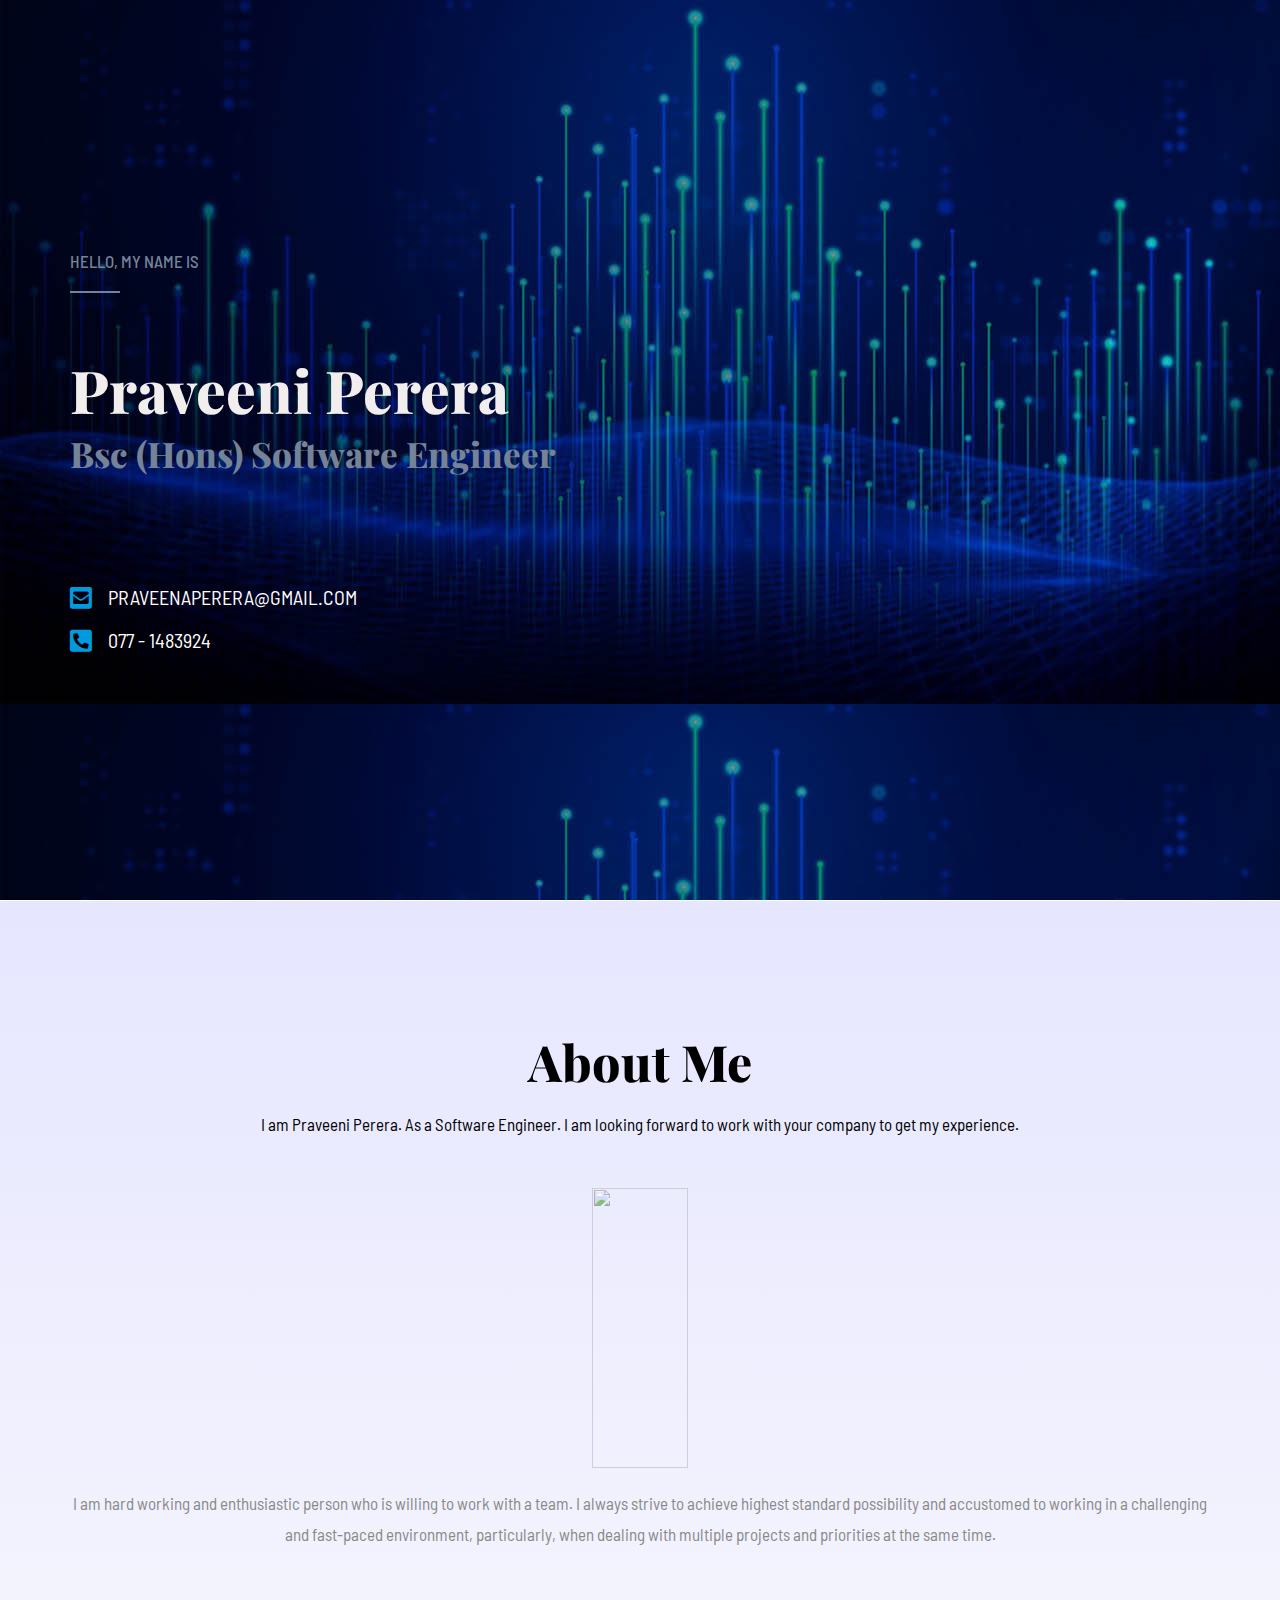
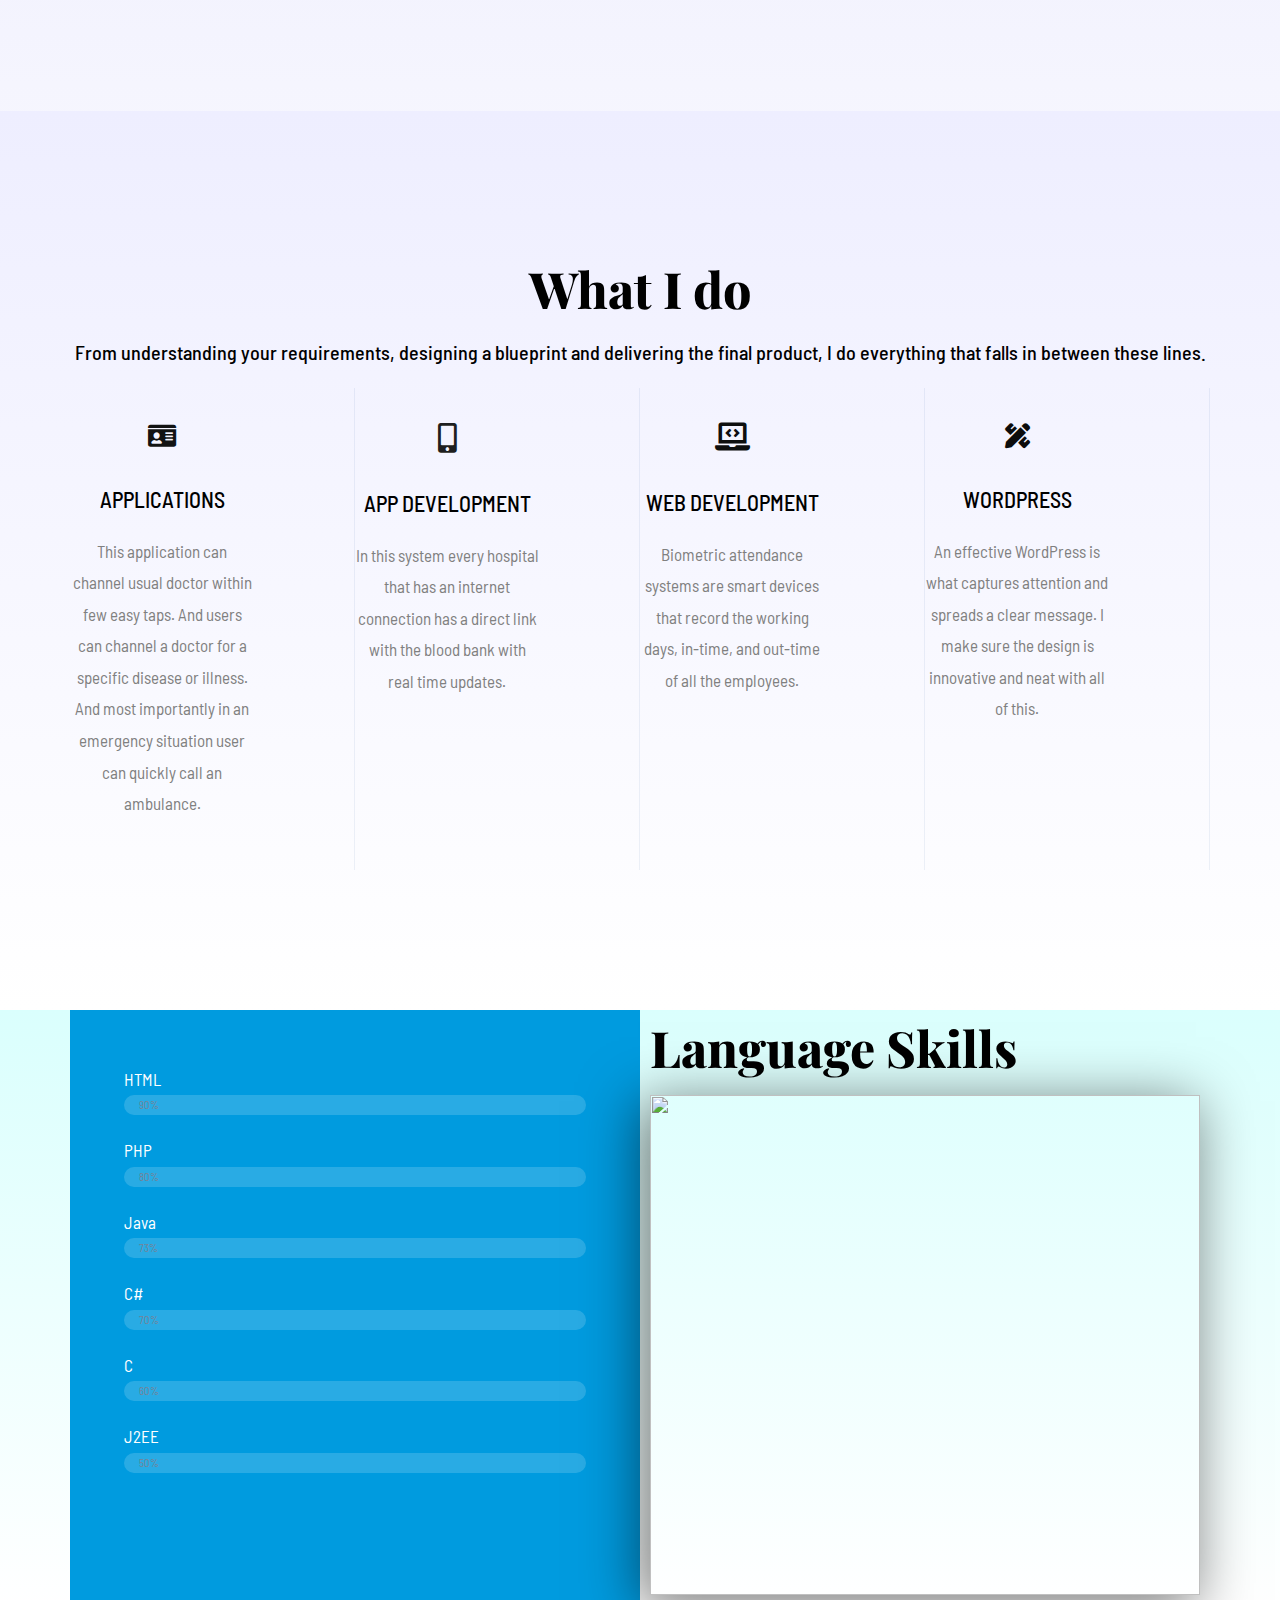
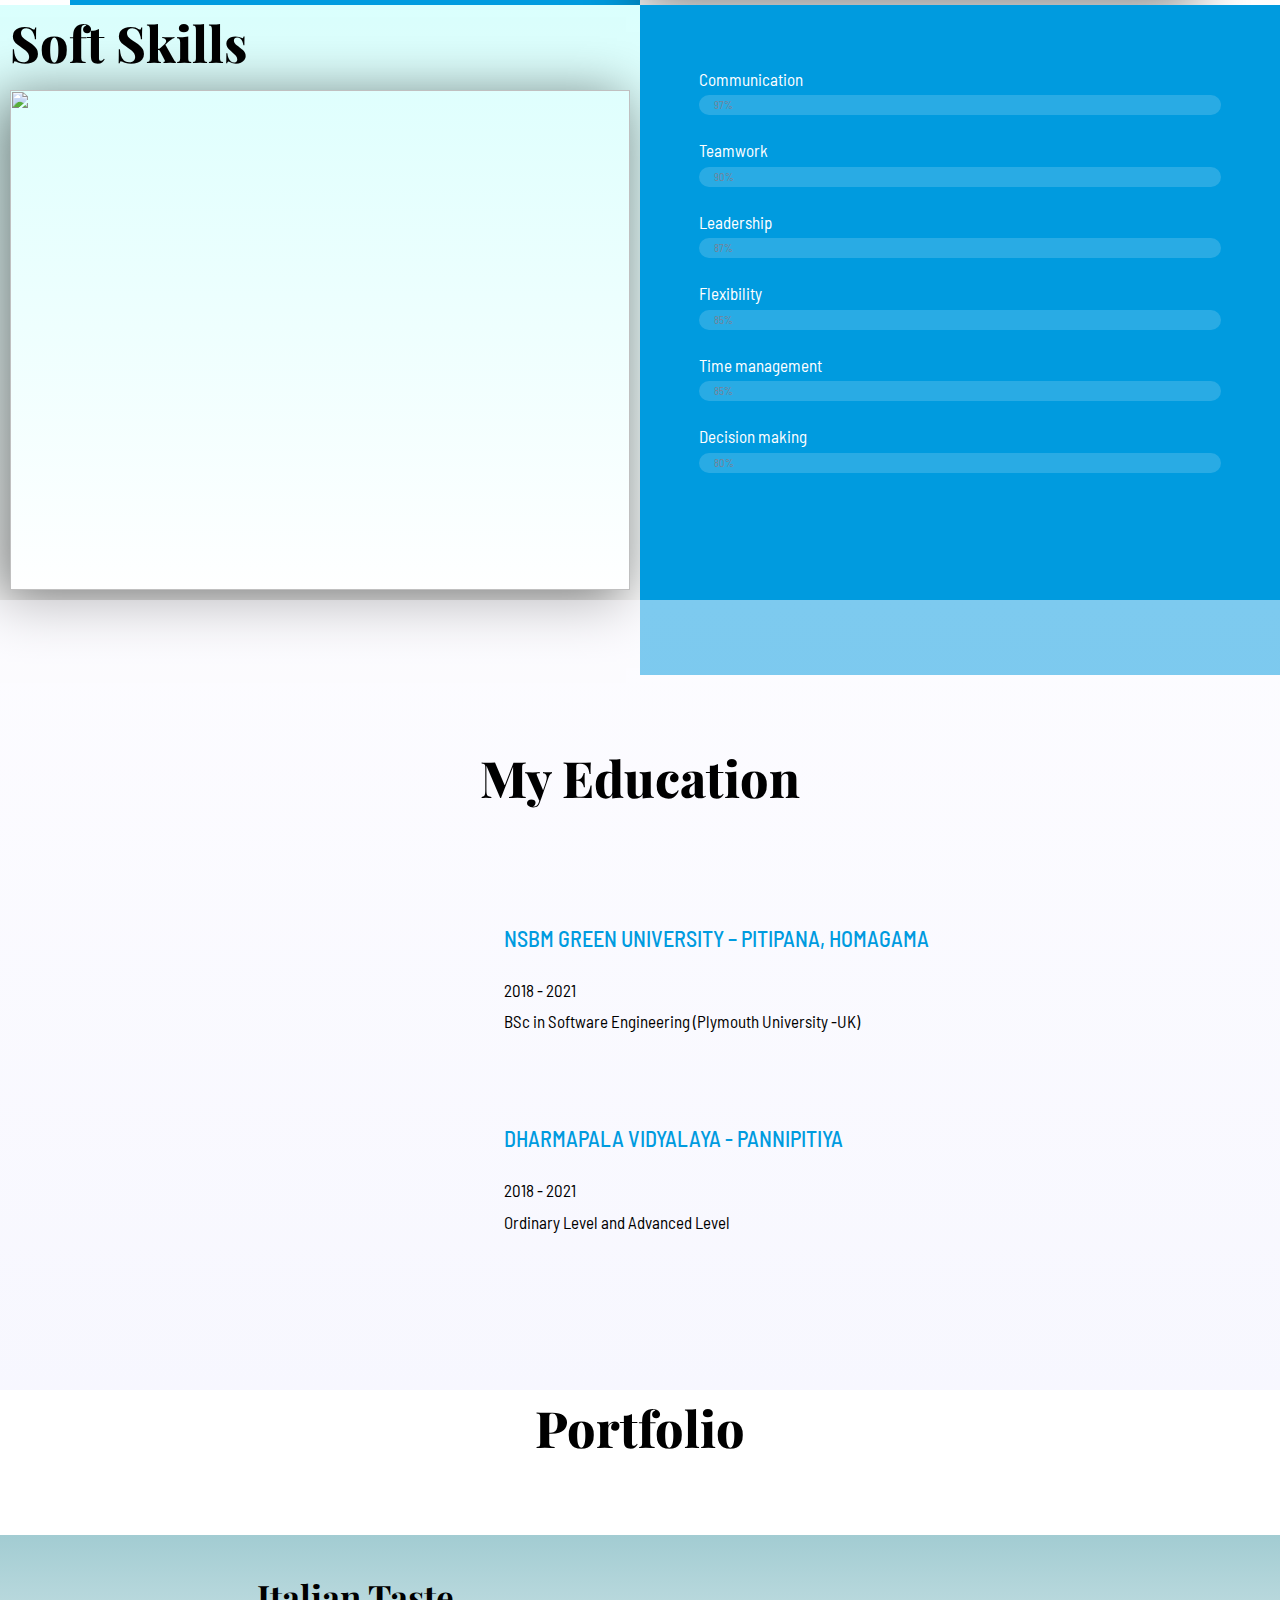
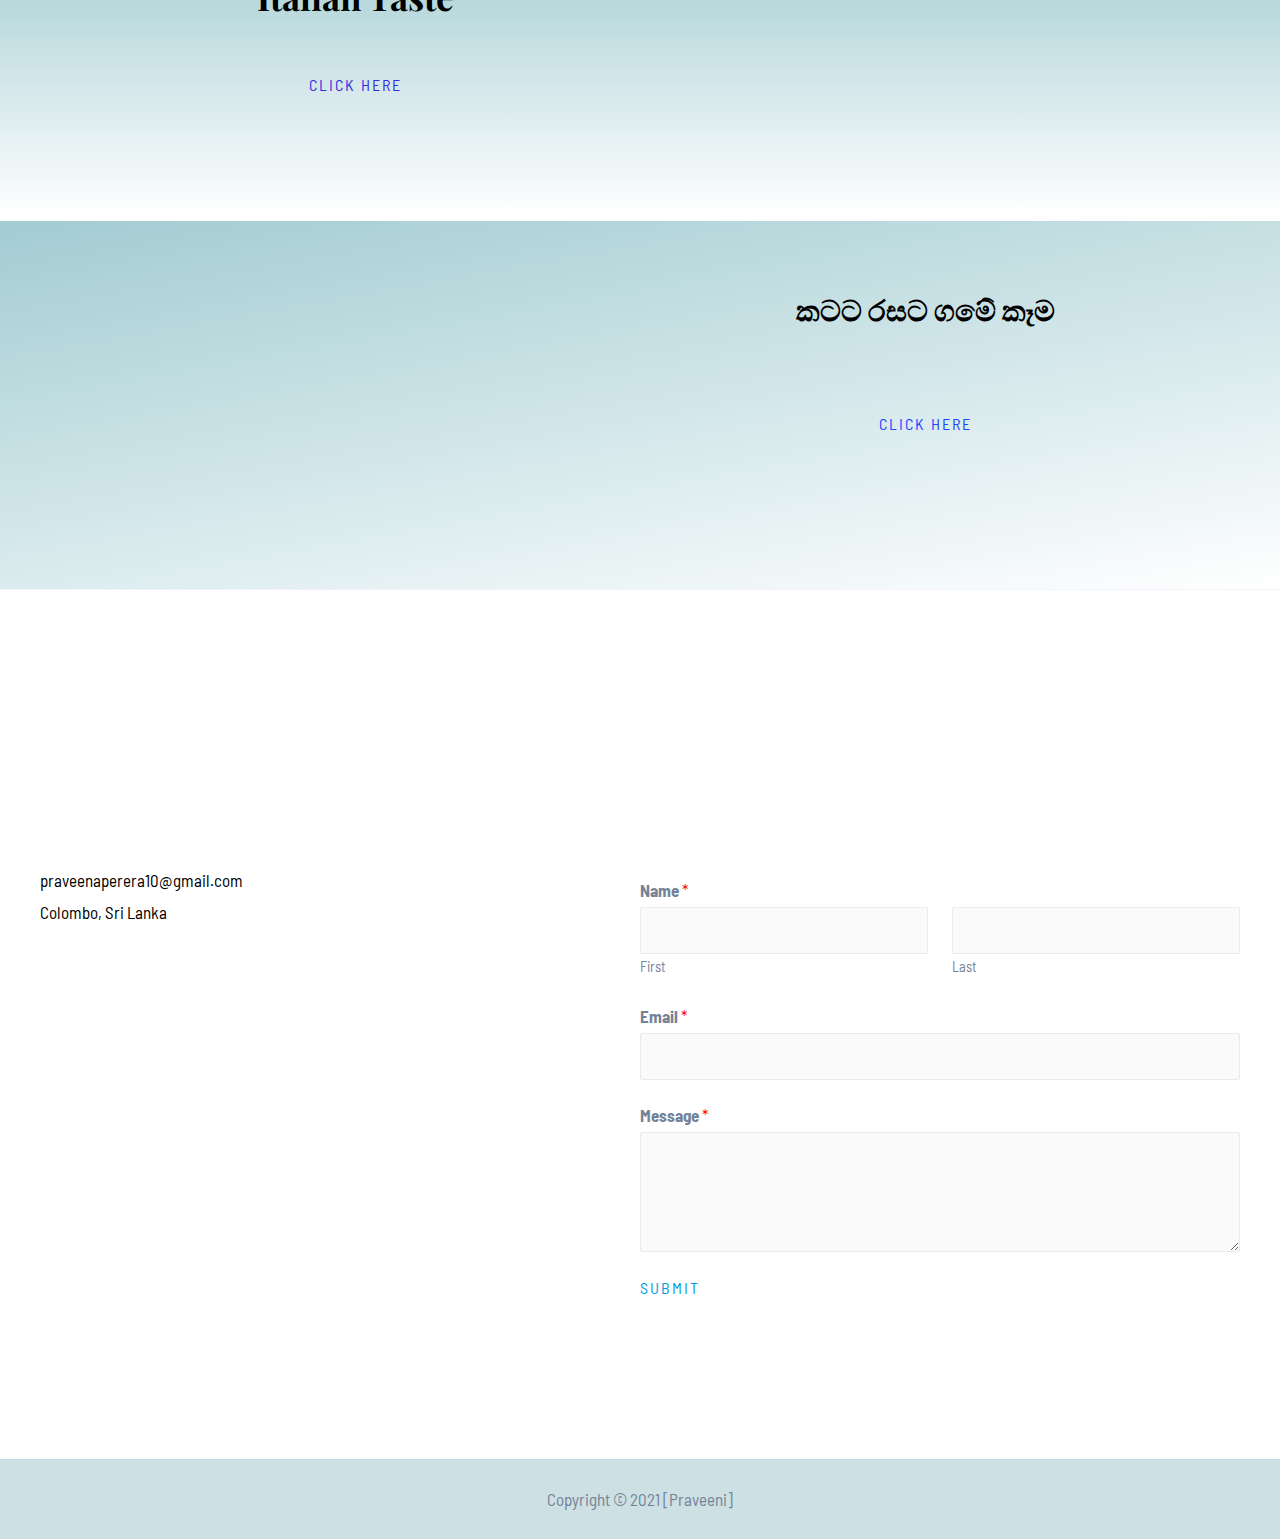
==== index.html @ 61a2c6bf "1st Commit" ====
<!DOCTYPE html>
<html lang="en-US">
<head>
<meta charset="UTF-8">
<meta name="viewport" content="width=device-width, initial-scale=1">
<link rel="profile" href="https://gmpg.org/xfn/11">

<title>My Blog &#8211; My WordPress Blog</title>
<meta name="robots" content="max-image-preview:large">
<link rel="dns-prefetch" href="//fonts.googleapis.com">
<link rel="dns-prefetch" href="//s.w.org">
<link rel="alternate" type="application/rss+xml" title="My Blog &raquo; Feed" href="feed/">
<link rel="alternate" type="application/rss+xml" title="My Blog &raquo; Comments Feed" href="commentsfeed/">
		<script>
			window._wpemojiSettings = {"baseUrl":"https:\/\/s.w.org\/images\/core\/emoji\/13.1.0\/72x72\/","ext":".png","svgUrl":"https:\/\/s.w.org\/images\/core\/emoji\/13.1.0\/svg\/","svgExt":".svg","source":{"concatemoji":"https:\/\/praveeni.farmershub.xyz.lk\/wp\wp-includes\/js\/wp-emoji-release.min.js?ver=5.8.1"}};
			!function(e,a,t){var n,r,o,i=a.createElement("canvas"),p=i.getContext&&i.getContext("2d");function s(e,t){var a=String.fromCharCode;p.clearRect(0,0,i.width,i.height),p.fillText(a.apply(this,e),0,0);e=i.toDataURL();return p.clearRect(0,0,i.width,i.height),p.fillText(a.apply(this,t),0,0),e===i.toDataURL()}function c(e){var t=a.createElement("script");t.src=e,t.defer=t.type="text/javascript",a.getElementsByTagName("head")[0].appendChild(t)}for(o=Array("flag","emoji"),t.supports={everything:!0,everythingExceptFlag:!0},r=0;r<o.length;r++)t.supports[o[r]]=function(e){if(!p||!p.fillText)return!1;switch(p.textBaseline="top",p.font="600 32px Arial",e){case"flag":return s([127987,65039,8205,9895,65039],[127987,65039,8203,9895,65039])?!1:!s([55356,56826,55356,56819],[55356,56826,8203,55356,56819])&&!s([55356,57332,56128,56423,56128,56418,56128,56421,56128,56430,56128,56423,56128,56447],[55356,57332,8203,56128,56423,8203,56128,56418,8203,56128,56421,8203,56128,56430,8203,56128,56423,8203,56128,56447]);case"emoji":return!s([10084,65039,8205,55357,56613],[10084,65039,8203,55357,56613])}return!1}(o[r]),t.supports.everything=t.supports.everything&&t.supports[o[r]],"flag"!==o[r]&&(t.supports.everythingExceptFlag=t.supports.everythingExceptFlag&&t.supports[o[r]]);t.supports.everythingExceptFlag=t.supports.everythingExceptFlag&&!t.supports.flag,t.DOMReady=!1,t.readyCallback=function(){t.DOMReady=!0},t.supports.everything||(n=function(){t.readyCallback()},a.addEventListener?(a.addEventListener("DOMContentLoaded",n,!1),e.addEventListener("load",n,!1)):(e.attachEvent("onload",n),a.attachEvent("onreadystatechange",function(){"complete"===a.readyState&&t.readyCallback()})),(n=t.source||{}).concatemoji?c(n.concatemoji):n.wpemoji&&n.twemoji&&(c(n.twemoji),c(n.wpemoji)))}(window,document,window._wpemojiSettings);
		</script>
		<style>img.wp-smiley,
img.emoji {
	display: inline !important;
	border: none !important;
	box-shadow: none !important;
	height: 1em !important;
	width: 1em !important;
	margin: 0 .07em !important;
	vertical-align: -0.1em !important;
	background: none !important;
	padding: 0 !important;
}</style>
	<link rel="stylesheet" id="astra-theme-css-css" href="wp-content/themes/astra/assets/css/minified/main.min.css?ver=3.7.3" media="all">
<style id="astra-theme-css-inline-css">html{font-size:106.25%;}a,.page-title{color:var(--ast-global-color-2);}a:hover,a:focus{color:var(--ast-global-color-1);}body,button,input,select,textarea,.ast-button,.ast-custom-button{font-family:'Barlow Semi Condensed',sans-serif;font-weight:400;font-size:17px;font-size:1rem;}blockquote{color:var(--ast-global-color-3);}h1,.entry-content h1,h2,.entry-content h2,h3,.entry-content h3,h4,.entry-content h4,h5,.entry-content h5,h6,.entry-content h6,.site-title,.site-title a{font-family:'Barlow Semi Condensed',sans-serif;font-weight:500;}.site-title{font-size:35px;font-size:2.0588235294118rem;display:none;}.ast-archive-description .ast-archive-title{font-size:40px;font-size:2.3529411764706rem;}.site-header .site-description{font-size:15px;font-size:0.88235294117647rem;display:none;}.entry-title{font-size:30px;font-size:1.7647058823529rem;}h1,.entry-content h1{font-size:83px;font-size:4.8823529411765rem;font-weight:800;font-family:'Playfair Display',serif;line-height:1.1;}h2,.entry-content h2{font-size:50px;font-size:2.9411764705882rem;font-weight:800;font-family:'Playfair Display',serif;line-height:1.1;}h3,.entry-content h3{font-size:35px;font-size:2.0588235294118rem;font-weight:800;font-family:'Playfair Display',serif;line-height:1.2;}h4,.entry-content h4{font-size:22px;font-size:1.2941176470588rem;font-family:'Barlow Semi Condensed',sans-serif;}h5,.entry-content h5{font-size:20px;font-size:1.1764705882353rem;font-family:'Barlow Semi Condensed',sans-serif;}h6,.entry-content h6{font-size:17px;font-size:1rem;font-family:'Barlow Semi Condensed',sans-serif;}.ast-single-post .entry-title,.page-title{font-size:30px;font-size:1.7647058823529rem;}::selection{background-color:var(--ast-global-color-0);color:#ffffff;}body,h1,.entry-title a,.entry-content h1,h2,.entry-content h2,h3,.entry-content h3,h4,.entry-content h4,h5,.entry-content h5,h6,.entry-content h6{color:var(--ast-global-color-3);}.tagcloud a:hover,.tagcloud a:focus,.tagcloud a.current-item{color:#ffffff;border-color:var(--ast-global-color-2);background-color:var(--ast-global-color-2);}input:focus,input[type="text"]:focus,input[type="email"]:focus,input[type="url"]:focus,input[type="password"]:focus,input[type="reset"]:focus,input[type="search"]:focus,textarea:focus{border-color:var(--ast-global-color-2);}input[type="radio"]:checked,input[type=reset],input[type="checkbox"]:checked,input[type="checkbox"]:hover:checked,input[type="checkbox"]:focus:checked,input[type=range]::-webkit-slider-thumb{border-color:var(--ast-global-color-2);background-color:var(--ast-global-color-2);box-shadow:none;}.site-footer a:hover + .post-count,.site-footer a:focus + .post-count{background:var(--ast-global-color-2);border-color:var(--ast-global-color-2);}.single .nav-links .nav-previous,.single .nav-links .nav-next{color:var(--ast-global-color-2);}.entry-meta,.entry-meta *{line-height:1.45;color:var(--ast-global-color-2);}.entry-meta a:hover,.entry-meta a:hover *,.entry-meta a:focus,.entry-meta a:focus *,.page-links > .page-link,.page-links .page-link:hover,.post-navigation a:hover{color:var(--ast-global-color-1);}#cat option,.secondary .calendar_wrap thead a,.secondary .calendar_wrap thead a:visited{color:var(--ast-global-color-2);}.secondary .calendar_wrap #today,.ast-progress-val span{background:var(--ast-global-color-2);}.secondary a:hover + .post-count,.secondary a:focus + .post-count{background:var(--ast-global-color-2);border-color:var(--ast-global-color-2);}.calendar_wrap #today > a{color:#ffffff;}.page-links .page-link,.single .post-navigation a{color:var(--ast-global-color-2);}.widget-title{font-size:24px;font-size:1.4117647058824rem;color:var(--ast-global-color-3);}.ast-page-builder-template .hentry {margin: 0;}.ast-page-builder-template .site-content > .ast-container {max-width: 100%;padding: 0;}.ast-page-builder-template .site-content #primary {padding: 0;margin: 0;}.ast-page-builder-template .no-results {text-align: center;margin: 4em auto;}.ast-page-builder-template .ast-pagination {padding: 2em;} .ast-page-builder-template .entry-header.ast-no-title.ast-no-thumbnail {margin-top: 0;}.ast-page-builder-template .entry-header.ast-header-without-markup {margin-top: 0;margin-bottom: 0;}.ast-page-builder-template .entry-header.ast-no-title.ast-no-meta {margin-bottom: 0;}.ast-page-builder-template.single .post-navigation {padding-bottom: 2em;}.ast-page-builder-template.single-post .site-content > .ast-container {max-width: 100%;}.ast-page-builder-template.single-post .site-content > .ast-container {max-width: 100%;}.ast-page-builder-template .entry-header {margin-top: 4em;margin-left: auto;margin-right: auto;padding-left: 20px;padding-right: 20px;}.ast-page-builder-template .ast-archive-description {margin-top: 4em;margin-left: auto;margin-right: auto;padding-left: 20px;padding-right: 20px;}.ast-page-builder-template.ast-no-sidebar .entry-content .alignwide {margin-left: 0;margin-right: 0;}.single.ast-page-builder-template .entry-header {padding-left: 20px;padding-right: 20px;}.ast-page-builder-template.ast-no-sidebar .entry-content .alignwide {margin-left: 0;margin-right: 0;}@media (max-width:921px){#ast-desktop-header{display:none;}}@media (min-width:921px){#ast-mobile-header{display:none;}}.wp-block-buttons.aligncenter{justify-content:center;}@media (min-width:1200px){.wp-block-group .has-background{padding:20px;}}@media (min-width:1200px){.ast-no-sidebar.ast-separate-container .entry-content .wp-block-group.alignwide,.ast-no-sidebar.ast-separate-container .entry-content .wp-block-cover.alignwide{margin-left:-20px;margin-right:-20px;padding-left:20px;padding-right:20px;}.ast-no-sidebar.ast-separate-container .entry-content .wp-block-cover.alignfull,.ast-no-sidebar.ast-separate-container .entry-content .wp-block-group.alignfull{margin-left:-6.67em;margin-right:-6.67em;padding-left:6.67em;padding-right:6.67em;}}@media (min-width:1200px){.wp-block-cover-image.alignwide .wp-block-cover__inner-container,.wp-block-cover.alignwide .wp-block-cover__inner-container,.wp-block-cover-image.alignfull .wp-block-cover__inner-container,.wp-block-cover.alignfull .wp-block-cover__inner-container{width:100%;}}.ast-plain-container.ast-no-sidebar #primary{margin-top:0;margin-bottom:0;}@media (max-width:921px){.ast-theme-transparent-header #primary,.ast-theme-transparent-header #secondary{padding:0;}}.wp-block-columns{margin-bottom:unset;}.wp-block-image.size-full{margin:2rem 0;}.wp-block-separator.has-background{padding:0;}.wp-block-gallery{margin-bottom:1.6em;}.wp-block-group{padding-top:4em;padding-bottom:4em;}.wp-block-group__inner-container .wp-block-columns:last-child,.wp-block-group__inner-container :last-child,.wp-block-table table{margin-bottom:0;}.blocks-gallery-grid{width:100%;}.wp-block-navigation-link__content{padding:5px 0;}.wp-block-group .wp-block-group .has-text-align-center,.wp-block-group .wp-block-column .has-text-align-center{max-width:100%;}.has-text-align-center{margin:0 auto;}@media (min-width:1200px){.wp-block-cover__inner-container,.alignwide .wp-block-group__inner-container,.alignfull .wp-block-group__inner-container{max-width:1200px;margin:0 auto;}.wp-block-group.alignnone,.wp-block-group.aligncenter,.wp-block-group.alignleft,.wp-block-group.alignright,.wp-block-group.alignwide,.wp-block-columns.alignwide{margin:2rem 0 1rem 0;}}@media (max-width:1200px){.wp-block-group{padding:3em;}.wp-block-group .wp-block-group{padding:1.5em;}.wp-block-columns,.wp-block-column{margin:1rem 0;}}@media (min-width:921px){.wp-block-columns .wp-block-group{padding:2em;}}@media (max-width:544px){.wp-block-cover-image .wp-block-cover__inner-container,.wp-block-cover .wp-block-cover__inner-container{width:unset;}.wp-block-cover,.wp-block-cover-image{padding:2em 0;}.wp-block-group,.wp-block-cover{padding:2em;}.wp-block-media-text__media img,.wp-block-media-text__media video{width:unset;max-width:100%;}.wp-block-media-text.has-background .wp-block-media-text__content{padding:1em;}}@media (max-width:921px){.ast-plain-container.ast-no-sidebar #primary{padding:0;}}@media (min-width:544px){.entry-content .wp-block-media-text.has-media-on-the-right .wp-block-media-text__content{padding:0 8% 0 0;}.entry-content .wp-block-media-text .wp-block-media-text__content{padding:0 0 0 8%;}.ast-plain-container .site-content .entry-content .has-custom-content-position.is-position-bottom-left > *,.ast-plain-container .site-content .entry-content .has-custom-content-position.is-position-bottom-right > *,.ast-plain-container .site-content .entry-content .has-custom-content-position.is-position-top-left > *,.ast-plain-container .site-content .entry-content .has-custom-content-position.is-position-top-right > *,.ast-plain-container .site-content .entry-content .has-custom-content-position.is-position-center-right > *,.ast-plain-container .site-content .entry-content .has-custom-content-position.is-position-center-left > *{margin:0;}}@media (max-width:544px){.entry-content .wp-block-media-text .wp-block-media-text__content{padding:8% 0;}.wp-block-media-text .wp-block-media-text__media img{width:auto;max-width:100%;}}.wp-block-button.is-style-outline .wp-block-button__link{border-color:rgba(0,0,0,0);border-top-width:2px;border-right-width:2px;border-bottom-width:2px;border-left-width:2px;}.wp-block-button.is-style-outline > .wp-block-button__link:not(.has-text-color),.wp-block-button.wp-block-button__link.is-style-outline:not(.has-text-color){color:rgba(0,0,0,0);}.wp-block-button.is-style-outline .wp-block-button__link:hover,.wp-block-button.is-style-outline .wp-block-button__link:focus{color:#000000 !important;background-color:rgba(0,0,0,0);border-color:rgba(0,0,0,0);}.post-page-numbers.current .page-link,.ast-pagination .page-numbers.current{color:#ffffff;border-color:var(--ast-global-color-0);background-color:var(--ast-global-color-0);border-radius:2px;}@media (max-width:921px){.wp-block-button.is-style-outline .wp-block-button__link{padding-top:calc(15px - 2px);padding-right:calc(30px - 2px);padding-bottom:calc(15px - 2px);padding-left:calc(30px - 2px);}}@media (max-width:544px){.wp-block-button.is-style-outline .wp-block-button__link{padding-top:calc(15px - 2px);padding-right:calc(30px - 2px);padding-bottom:calc(15px - 2px);padding-left:calc(30px - 2px);}}@media (min-width:544px){.entry-content > .alignleft{margin-right:20px;}.entry-content > .alignright{margin-left:20px;}.wp-block-group.has-background{padding:20px;}}@media (max-width:921px){.ast-separate-container .ast-article-post,.ast-separate-container .ast-article-single{padding:1.5em 2.14em;}.ast-separate-container #primary,.ast-separate-container #secondary{padding:1.5em 0;}#primary,#secondary{padding:1.5em 0;margin:0;}.ast-left-sidebar #content > .ast-container{display:flex;flex-direction:column-reverse;width:100%;}.ast-author-box img.avatar{margin:20px 0 0 0;}}@media (min-width:922px){.ast-separate-container.ast-right-sidebar #primary,.ast-separate-container.ast-left-sidebar #primary{border:0;}.search-no-results.ast-separate-container #primary{margin-bottom:4em;}}.elementor-button-wrapper .elementor-button{border-style:solid;text-decoration:none;border-top-width:0;border-right-width:0;border-left-width:0;border-bottom-width:0;}body .elementor-button.elementor-size-sm,body .elementor-button.elementor-size-xs,body .elementor-button.elementor-size-md,body .elementor-button.elementor-size-lg,body .elementor-button.elementor-size-xl,body .elementor-button{border-radius:2px;padding-top:0px;padding-right:0px;padding-bottom:0px;padding-left:0px;}.elementor-button-wrapper .elementor-button{border-color:rgba(0,0,0,0);background-color:rgba(0,0,0,0);}.elementor-button-wrapper .elementor-button:hover,.elementor-button-wrapper .elementor-button:focus{color:#000000;background-color:rgba(0,0,0,0);border-color:rgba(0,0,0,0);}.wp-block-button .wp-block-button__link,.elementor-button-wrapper .elementor-button,.elementor-button-wrapper .elementor-button:visited{color:#009bdf;}.elementor-button-wrapper .elementor-button{font-family:inherit;font-weight:inherit;line-height:1;text-transform:uppercase;letter-spacing:2px;}body .elementor-button.elementor-size-sm,body .elementor-button.elementor-size-xs,body .elementor-button.elementor-size-md,body .elementor-button.elementor-size-lg,body .elementor-button.elementor-size-xl,body .elementor-button{font-size:16px;font-size:0.94117647058824rem;}.wp-block-button .wp-block-button__link:hover,.wp-block-button .wp-block-button__link:focus{color:#000000;background-color:rgba(0,0,0,0);border-color:rgba(0,0,0,0);}.elementor-widget-heading h1.elementor-heading-title{line-height:1.1;}.elementor-widget-heading h2.elementor-heading-title{line-height:1.1;}.elementor-widget-heading h3.elementor-heading-title{line-height:1.2;}.wp-block-button .wp-block-button__link{border:none;background-color:rgba(0,0,0,0);color:#009bdf;font-family:inherit;font-weight:inherit;line-height:1;text-transform:uppercase;letter-spacing:2px;font-size:16px;font-size:0.94117647058824rem;border-radius:2px;padding:15px 30px;}.wp-block-button.is-style-outline .wp-block-button__link{border-style:solid;border-top-width:2px;border-right-width:2px;border-left-width:2px;border-bottom-width:2px;border-color:rgba(0,0,0,0);padding-top:calc(15px - 2px);padding-right:calc(30px - 2px);padding-bottom:calc(15px - 2px);padding-left:calc(30px - 2px);}@media (max-width:921px){.wp-block-button .wp-block-button__link{border:none;padding:15px 30px;}.wp-block-button.is-style-outline .wp-block-button__link{padding-top:calc(15px - 2px);padding-right:calc(30px - 2px);padding-bottom:calc(15px - 2px);padding-left:calc(30px - 2px);}}@media (max-width:544px){.wp-block-button .wp-block-button__link{border:none;padding:15px 30px;}.wp-block-button.is-style-outline .wp-block-button__link{padding-top:calc(15px - 2px);padding-right:calc(30px - 2px);padding-bottom:calc(15px - 2px);padding-left:calc(30px - 2px);}}.menu-toggle,button,.ast-button,.ast-custom-button,.button,input#submit,input[type="button"],input[type="submit"],input[type="reset"]{border-style:solid;border-top-width:0;border-right-width:0;border-left-width:0;border-bottom-width:0;color:#009bdf;border-color:rgba(0,0,0,0);background-color:rgba(0,0,0,0);border-radius:2px;padding-top:0px;padding-right:0px;padding-bottom:0px;padding-left:0px;font-family:inherit;font-weight:inherit;font-size:16px;font-size:0.94117647058824rem;line-height:1;text-transform:uppercase;letter-spacing:2px;}button:focus,.menu-toggle:hover,button:hover,.ast-button:hover,.ast-custom-button:hover .button:hover,.ast-custom-button:hover ,input[type=reset]:hover,input[type=reset]:focus,input#submit:hover,input#submit:focus,input[type="button"]:hover,input[type="button"]:focus,input[type="submit"]:hover,input[type="submit"]:focus{color:#000000;background-color:rgba(0,0,0,0);border-color:rgba(0,0,0,0);}@media (min-width:544px){.ast-container{max-width:100%;}}@media (max-width:544px){.ast-separate-container .ast-article-post,.ast-separate-container .ast-article-single,.ast-separate-container .comments-title,.ast-separate-container .ast-archive-description{padding:1.5em 1em;}.ast-separate-container #content .ast-container{padding-left:0.54em;padding-right:0.54em;}.ast-separate-container .ast-comment-list li.depth-1{padding:1.5em 1em;margin-bottom:1.5em;}.ast-separate-container .ast-comment-list .bypostauthor{padding:.5em;}.ast-search-menu-icon.ast-dropdown-active .search-field{width:170px;}}@media (max-width:921px){.ast-mobile-header-stack .main-header-bar .ast-search-menu-icon{display:inline-block;}.ast-header-break-point.ast-header-custom-item-outside .ast-mobile-header-stack .main-header-bar .ast-search-icon{margin:0;}.ast-comment-avatar-wrap img{max-width:2.5em;}.ast-separate-container .ast-comment-list li.depth-1{padding:1.5em 2.14em;}.ast-separate-container .comment-respond{padding:2em 2.14em;}.ast-comment-meta{padding:0 1.8888em 1.3333em;}}body,.ast-separate-container{background-image:url(wp-content/uploads2021/10/bg-lines-01-free-img.png);;background-repeat:repeat-y;background-position:center top;background-size:auto;background-attachment:fixed;}@media (max-width:921px){.site-title{display:none;}.ast-archive-description .ast-archive-title{font-size:40px;}.site-header .site-description{display:none;}.entry-title{font-size:30px;}h1,.entry-content h1{font-size:60px;}h2,.entry-content h2{font-size:43px;}h3,.entry-content h3{font-size:30px;}.ast-single-post .entry-title,.page-title{font-size:30px;}}@media (max-width:544px){.site-title{display:none;}.ast-archive-description .ast-archive-title{font-size:40px;}.site-header .site-description{display:none;}.entry-title{font-size:30px;}h1,.entry-content h1{font-size:45px;}h2,.entry-content h2{font-size:35px;}h3,.entry-content h3{font-size:20px;}.ast-single-post .entry-title,.page-title{font-size:30px;}}@media (max-width:921px){html{font-size:96.9%;}}@media (max-width:544px){html{font-size:96.9%;}}@media (min-width:922px){.ast-container{max-width:1240px;}}@media (min-width:922px){.site-content .ast-container{display:flex;}}@media (max-width:921px){.site-content .ast-container{flex-direction:column;}}@media (min-width:922px){.main-header-menu .sub-menu .menu-item.ast-left-align-sub-menu:hover > .sub-menu,.main-header-menu .sub-menu .menu-item.ast-left-align-sub-menu.focus > .sub-menu{margin-left:-0px;}}.ast-theme-transparent-header [data-section="section-header-mobile-trigger"] .ast-button-wrap .mobile-menu-toggle-icon .ast-mobile-svg{fill:#000000;}.ast-theme-transparent-header [data-section="section-header-mobile-trigger"] .ast-button-wrap .mobile-menu-wrap .mobile-menu{color:#000000;}.ast-theme-transparent-header [data-section="section-header-mobile-trigger"] .ast-button-wrap .ast-mobile-menu-trigger-minimal{background:transparent;}:root .has-ast-global-color-0-color{color:var(--ast-global-color-0);}:root .has-ast-global-color-0-background-color{background-color:var(--ast-global-color-0);}:root .wp-block-button .has-ast-global-color-0-color{color:var(--ast-global-color-0);}:root .wp-block-button .has-ast-global-color-0-background-color{background-color:var(--ast-global-color-0);}:root .has-ast-global-color-1-color{color:var(--ast-global-color-1);}:root .has-ast-global-color-1-background-color{background-color:var(--ast-global-color-1);}:root .wp-block-button .has-ast-global-color-1-color{color:var(--ast-global-color-1);}:root .wp-block-button .has-ast-global-color-1-background-color{background-color:var(--ast-global-color-1);}:root .has-ast-global-color-2-color{color:var(--ast-global-color-2);}:root .has-ast-global-color-2-background-color{background-color:var(--ast-global-color-2);}:root .wp-block-button .has-ast-global-color-2-color{color:var(--ast-global-color-2);}:root .wp-block-button .has-ast-global-color-2-background-color{background-color:var(--ast-global-color-2);}:root .has-ast-global-color-3-color{color:var(--ast-global-color-3);}:root .has-ast-global-color-3-background-color{background-color:var(--ast-global-color-3);}:root .wp-block-button .has-ast-global-color-3-color{color:var(--ast-global-color-3);}:root .wp-block-button .has-ast-global-color-3-background-color{background-color:var(--ast-global-color-3);}:root .has-ast-global-color-4-color{color:var(--ast-global-color-4);}:root .has-ast-global-color-4-background-color{background-color:var(--ast-global-color-4);}:root .wp-block-button .has-ast-global-color-4-color{color:var(--ast-global-color-4);}:root .wp-block-button .has-ast-global-color-4-background-color{background-color:var(--ast-global-color-4);}:root .has-ast-global-color-5-color{color:var(--ast-global-color-5);}:root .has-ast-global-color-5-background-color{background-color:var(--ast-global-color-5);}:root .wp-block-button .has-ast-global-color-5-color{color:var(--ast-global-color-5);}:root .wp-block-button .has-ast-global-color-5-background-color{background-color:var(--ast-global-color-5);}:root .has-ast-global-color-6-color{color:var(--ast-global-color-6);}:root .has-ast-global-color-6-background-color{background-color:var(--ast-global-color-6);}:root .wp-block-button .has-ast-global-color-6-color{color:var(--ast-global-color-6);}:root .wp-block-button .has-ast-global-color-6-background-color{background-color:var(--ast-global-color-6);}:root .has-ast-global-color-7-color{color:var(--ast-global-color-7);}:root .has-ast-global-color-7-background-color{background-color:var(--ast-global-color-7);}:root .wp-block-button .has-ast-global-color-7-color{color:var(--ast-global-color-7);}:root .wp-block-button .has-ast-global-color-7-background-color{background-color:var(--ast-global-color-7);}:root .has-ast-global-color-8-color{color:var(--ast-global-color-8);}:root .has-ast-global-color-8-background-color{background-color:var(--ast-global-color-8);}:root .wp-block-button .has-ast-global-color-8-color{color:var(--ast-global-color-8);}:root .wp-block-button .has-ast-global-color-8-background-color{background-color:var(--ast-global-color-8);}:root{--ast-global-color-0:#009bdf;--ast-global-color-1:#009bdf;--ast-global-color-2:#000000;--ast-global-color-3:#758398;--ast-global-color-4:#ffffff;--ast-global-color-5:#f6f8fa;--ast-global-color-6:#243673;--ast-global-color-7:#FBFCFF;--ast-global-color-8:#BFD1FF;}.ast-theme-transparent-header #masthead .site-logo-img .transparent-custom-logo .astra-logo-svg{width:150px;}.ast-theme-transparent-header #masthead .site-logo-img .transparent-custom-logo img{ max-width:150px;}@media (max-width:921px){.ast-theme-transparent-header #masthead .site-logo-img .transparent-custom-logo .astra-logo-svg{width:120px;}.ast-theme-transparent-header #masthead .site-logo-img .transparent-custom-logo img{ max-width:120px;}}@media (max-width:543px){.ast-theme-transparent-header #masthead .site-logo-img .transparent-custom-logo .astra-logo-svg{width:100px;}.ast-theme-transparent-header #masthead .site-logo-img .transparent-custom-logo img{ max-width:100px;}}@media (min-width:921px){.ast-theme-transparent-header #masthead{position:absolute;left:0;right:0;}.ast-theme-transparent-header .main-header-bar,.ast-theme-transparent-header.ast-header-break-point .main-header-bar{background:none;}body.elementor-editor-active.ast-theme-transparent-header #masthead,.fl-builder-edit .ast-theme-transparent-header #masthead,body.vc_editor.ast-theme-transparent-header #masthead,body.brz-ed.ast-theme-transparent-header #masthead{z-index:0;}.ast-header-break-point.ast-replace-site-logo-transparent.ast-theme-transparent-header .custom-mobile-logo-link{display:none;}.ast-header-break-point.ast-replace-site-logo-transparent.ast-theme-transparent-header .transparent-custom-logo{display:inline-block;}.ast-theme-transparent-header .ast-above-header,.ast-theme-transparent-header .ast-above-header.ast-above-header-bar{background-image:none;background-color:transparent;}.ast-theme-transparent-header .ast-below-header{background-image:none;background-color:transparent;}}.ast-theme-transparent-header .ast-builder-menu .main-header-menu,.ast-theme-transparent-header .ast-builder-menu .main-header-menu .menu-link,.ast-theme-transparent-header [CLASS*="ast-builder-menu-"] .main-header-menu .menu-item > .menu-link,.ast-theme-transparent-header .ast-masthead-custom-menu-items,.ast-theme-transparent-header .ast-masthead-custom-menu-items a,.ast-theme-transparent-header .ast-builder-menu .main-header-menu .menu-item > .ast-menu-toggle,.ast-theme-transparent-header .ast-builder-menu .main-header-menu .menu-item > .ast-menu-toggle,.ast-theme-transparent-header .ast-above-header-navigation a,.ast-header-break-point.ast-theme-transparent-header .ast-above-header-navigation a,.ast-header-break-point.ast-theme-transparent-header .ast-above-header-navigation > ul.ast-above-header-menu > .menu-item-has-children:not(.current-menu-item) > .ast-menu-toggle,.ast-theme-transparent-header .ast-below-header-menu,.ast-theme-transparent-header .ast-below-header-menu a,.ast-header-break-point.ast-theme-transparent-header .ast-below-header-menu a,.ast-header-break-point.ast-theme-transparent-header .ast-below-header-menu,.ast-theme-transparent-header .main-header-menu .menu-link{color:#000000;}.ast-theme-transparent-header .ast-builder-menu .main-header-menu .menu-item:hover > .menu-link,.ast-theme-transparent-header .ast-builder-menu .main-header-menu .menu-item:hover > .ast-menu-toggle,.ast-theme-transparent-header .ast-builder-menu .main-header-menu .ast-masthead-custom-menu-items a:hover,.ast-theme-transparent-header .ast-builder-menu .main-header-menu .focus > .menu-link,.ast-theme-transparent-header .ast-builder-menu .main-header-menu .focus > .ast-menu-toggle,.ast-theme-transparent-header .ast-builder-menu .main-header-menu .current-menu-item > .menu-link,.ast-theme-transparent-header .ast-builder-menu .main-header-menu .current-menu-ancestor > .menu-link,.ast-theme-transparent-header .ast-builder-menu .main-header-menu .current-menu-item > .ast-menu-toggle,.ast-theme-transparent-header .ast-builder-menu .main-header-menu .current-menu-ancestor > .ast-menu-toggle,.ast-theme-transparent-header [CLASS*="ast-builder-menu-"] .main-header-menu .current-menu-item > .menu-link,.ast-theme-transparent-header [CLASS*="ast-builder-menu-"] .main-header-menu .current-menu-ancestor > .menu-link,.ast-theme-transparent-header [CLASS*="ast-builder-menu-"] .main-header-menu .current-menu-item > .ast-menu-toggle,.ast-theme-transparent-header [CLASS*="ast-builder-menu-"] .main-header-menu .current-menu-ancestor > .ast-menu-toggle,.ast-theme-transparent-header .main-header-menu .menu-item:hover > .menu-link,.ast-theme-transparent-header .main-header-menu .current-menu-item > .menu-link,.ast-theme-transparent-header .main-header-menu .current-menu-ancestor > .menu-link{color:#009bdf;}@media (max-width:921px){.ast-theme-transparent-header #masthead{position:absolute;left:0;right:0;}.ast-theme-transparent-header .main-header-bar,.ast-theme-transparent-header.ast-header-break-point .main-header-bar{background:none;}body.elementor-editor-active.ast-theme-transparent-header #masthead,.fl-builder-edit .ast-theme-transparent-header #masthead,body.vc_editor.ast-theme-transparent-header #masthead,body.brz-ed.ast-theme-transparent-header #masthead{z-index:0;}.ast-header-break-point.ast-replace-site-logo-transparent.ast-theme-transparent-header .custom-mobile-logo-link{display:none;}.ast-header-break-point.ast-replace-site-logo-transparent.ast-theme-transparent-header .transparent-custom-logo{display:inline-block;}.ast-theme-transparent-header .ast-above-header,.ast-theme-transparent-header .ast-above-header.ast-above-header-bar{background-image:none;background-color:transparent;}.ast-theme-transparent-header .ast-below-header{background-image:none;background-color:transparent;}}.ast-theme-transparent-header #ast-desktop-header > [CLASS*="-header-wrap"]:nth-last-child(2) > [CLASS*="-header-bar"],.ast-theme-transparent-header.ast-header-break-point #ast-mobile-header > [CLASS*="-header-wrap"]:nth-last-child(2) > [CLASS*="-header-bar"]{border-bottom-style:none;}.ast-breadcrumbs .trail-browse,.ast-breadcrumbs .trail-items,.ast-breadcrumbs .trail-items li{display:inline-block;margin:0;padding:0;border:none;background:inherit;text-indent:0;}.ast-breadcrumbs .trail-browse{font-size:inherit;font-style:inherit;font-weight:inherit;color:inherit;}.ast-breadcrumbs .trail-items{list-style:none;}.trail-items li::after{padding:0 0.3em;content:"\00bb";}.trail-items li:last-of-type::after{display:none;}h1,.entry-content h1,h2,.entry-content h2,h3,.entry-content h3,h4,.entry-content h4,h5,.entry-content h5,h6,.entry-content h6{color:var(--ast-global-color-2);}@media (max-width:921px){.ast-builder-grid-row-container.ast-builder-grid-row-tablet-3-firstrow .ast-builder-grid-row > *:first-child,.ast-builder-grid-row-container.ast-builder-grid-row-tablet-3-lastrow .ast-builder-grid-row > *:last-child{grid-column:1 / -1;}}@media (max-width:544px){.ast-builder-grid-row-container.ast-builder-grid-row-mobile-3-firstrow .ast-builder-grid-row > *:first-child,.ast-builder-grid-row-container.ast-builder-grid-row-mobile-3-lastrow .ast-builder-grid-row > *:last-child{grid-column:1 / -1;}}.ast-builder-layout-element[data-section="title_tagline"]{display:flex;}@media (max-width:921px){.ast-header-break-point .ast-builder-layout-element[data-section="title_tagline"]{display:flex;}}@media (max-width:544px){.ast-header-break-point .ast-builder-layout-element[data-section="title_tagline"]{display:flex;}}.ast-desktop .ast-menu-hover-style-underline > .menu-item > .menu-link:before,.ast-desktop .ast-menu-hover-style-overline > .menu-item > .menu-link:before {content: "";position: absolute;width: 100%;right: 50%;height: 1px;background-color: transparent;transform: scale(0,0) translate(-50%,0);transition: transform .3s ease-in-out,color .0s ease-in-out;}.ast-desktop .ast-menu-hover-style-underline > .menu-item:hover > .menu-link:before,.ast-desktop .ast-menu-hover-style-overline > .menu-item:hover > .menu-link:before {width: calc(100% - 1.2em);background-color: currentColor;transform: scale(1,1) translate(50%,0);}.ast-desktop .ast-menu-hover-style-underline > .menu-item > .menu-link:before {bottom: 0;}.ast-desktop .ast-menu-hover-style-overline > .menu-item > .menu-link:before {top: 0;}.ast-desktop .ast-menu-hover-style-zoom > .menu-item > .menu-link:hover {transition: all .3s ease;transform: scale(1.2);}.site-below-footer-wrap{padding-top:20px;padding-bottom:20px;}.site-below-footer-wrap[data-section="section-below-footer-builder"]{background-color:rgba(255,255,255,0);;background-image:none;;min-height:80px;border-style:solid;border-width:0px;border-top-width:1px;border-top-color:rgba(8,63,135,0.05);}.site-below-footer-wrap[data-section="section-below-footer-builder"] .ast-builder-grid-row{max-width:1200px;margin-left:auto;margin-right:auto;}.site-below-footer-wrap[data-section="section-below-footer-builder"] .ast-builder-grid-row,.site-below-footer-wrap[data-section="section-below-footer-builder"] .site-footer-section{align-items:flex-start;}.site-below-footer-wrap[data-section="section-below-footer-builder"].ast-footer-row-inline .site-footer-section{display:flex;margin-bottom:0;}.ast-builder-grid-row-full .ast-builder-grid-row{grid-template-columns:1fr;}@media (max-width:921px){.site-below-footer-wrap[data-section="section-below-footer-builder"].ast-footer-row-tablet-inline .site-footer-section{display:flex;margin-bottom:0;}.site-below-footer-wrap[data-section="section-below-footer-builder"].ast-footer-row-tablet-stack .site-footer-section{display:block;margin-bottom:10px;}.ast-builder-grid-row-container.ast-builder-grid-row-tablet-full .ast-builder-grid-row{grid-template-columns:1fr;}}@media (max-width:544px){.site-below-footer-wrap[data-section="section-below-footer-builder"].ast-footer-row-mobile-inline .site-footer-section{display:flex;margin-bottom:0;}.site-below-footer-wrap[data-section="section-below-footer-builder"].ast-footer-row-mobile-stack .site-footer-section{display:block;margin-bottom:10px;}.ast-builder-grid-row-container.ast-builder-grid-row-mobile-full .ast-builder-grid-row{grid-template-columns:1fr;}}.site-below-footer-wrap[data-section="section-below-footer-builder"]{display:grid;}@media (max-width:921px){.ast-header-break-point .site-below-footer-wrap[data-section="section-below-footer-builder"]{display:grid;}}@media (max-width:544px){.ast-header-break-point .site-below-footer-wrap[data-section="section-below-footer-builder"]{display:grid;}}.ast-footer-copyright{text-align:center;}.ast-footer-copyright {color:#758398;}@media (max-width:921px){.ast-footer-copyright{text-align:center;}}@media (max-width:544px){.ast-footer-copyright{text-align:center;}}.ast-footer-copyright.ast-builder-layout-element{display:flex;}@media (max-width:921px){.ast-header-break-point .ast-footer-copyright.ast-builder-layout-element{display:flex;}}@media (max-width:544px){.ast-header-break-point .ast-footer-copyright.ast-builder-layout-element{display:flex;}}.site-footer{background-color:#cde0e4;;background-image:none;;}@media (max-width:921px){.ast-hfb-header .site-footer{padding-left:25px;padding-right:25px;}}.site-primary-footer-wrap{padding-top:45px;padding-bottom:45px;}.site-primary-footer-wrap[data-section="section-primary-footer-builder"]{background-color:var(--ast-global-color-4);;background-image:none;;border-style:solid;border-width:0px;border-top-width:135px;border-top-color:var(--ast-global-color-4);}.site-primary-footer-wrap[data-section="section-primary-footer-builder"] .ast-builder-grid-row{grid-column-gap:0;max-width:1200px;margin-left:auto;margin-right:auto;}.site-primary-footer-wrap[data-section="section-primary-footer-builder"] .ast-builder-grid-row,.site-primary-footer-wrap[data-section="section-primary-footer-builder"] .site-footer-section{align-items:flex-start;}.site-primary-footer-wrap[data-section="section-primary-footer-builder"].ast-footer-row-inline .site-footer-section{display:flex;margin-bottom:0;}.ast-builder-grid-row-2-equal .ast-builder-grid-row{grid-template-columns:repeat( 2,1fr );}@media (max-width:921px){.site-primary-footer-wrap[data-section="section-primary-footer-builder"].ast-footer-row-tablet-inline .site-footer-section{display:flex;margin-bottom:0;}.site-primary-footer-wrap[data-section="section-primary-footer-builder"].ast-footer-row-tablet-stack .site-footer-section{display:block;margin-bottom:10px;}.ast-builder-grid-row-container.ast-builder-grid-row-tablet-2-equal .ast-builder-grid-row{grid-template-columns:repeat( 2,1fr );}}@media (max-width:544px){.site-primary-footer-wrap[data-section="section-primary-footer-builder"].ast-footer-row-mobile-inline .site-footer-section{display:flex;margin-bottom:0;}.site-primary-footer-wrap[data-section="section-primary-footer-builder"].ast-footer-row-mobile-stack .site-footer-section{display:block;margin-bottom:10px;}.ast-builder-grid-row-container.ast-builder-grid-row-mobile-full .ast-builder-grid-row{grid-template-columns:1fr;}}.site-primary-footer-wrap[data-section="section-primary-footer-builder"]{padding-top:140px;padding-bottom:130px;padding-left:30px;padding-right:30px;}@media (max-width:921px){.site-primary-footer-wrap[data-section="section-primary-footer-builder"]{padding-top:50px;padding-bottom:100px;padding-left:0px;padding-right:0px;}}@media (max-width:544px){.site-primary-footer-wrap[data-section="section-primary-footer-builder"]{padding-top:75px;padding-bottom:50px;padding-left:0px;padding-right:0px;}}.site-primary-footer-wrap[data-section="section-primary-footer-builder"]{display:grid;}@media (max-width:921px){.ast-header-break-point .site-primary-footer-wrap[data-section="section-primary-footer-builder"]{display:grid;}}@media (max-width:544px){.ast-header-break-point .site-primary-footer-wrap[data-section="section-primary-footer-builder"]{display:grid;}}.footer-widget-area[data-section="sidebar-widgets-footer-widget-1"].footer-widget-area-inner{text-align:left;}@media (max-width:921px){.footer-widget-area[data-section="sidebar-widgets-footer-widget-1"].footer-widget-area-inner{text-align:left;}}@media (max-width:544px){.footer-widget-area[data-section="sidebar-widgets-footer-widget-1"].footer-widget-area-inner{text-align:center;}}.footer-widget-area[data-section="sidebar-widgets-footer-widget-1"]{display:block;}@media (max-width:921px){.ast-header-break-point .footer-widget-area[data-section="sidebar-widgets-footer-widget-1"]{display:block;}}@media (max-width:544px){.ast-header-break-point .footer-widget-area[data-section="sidebar-widgets-footer-widget-1"]{display:block;}}.footer-widget-area[data-section="sidebar-widgets-footer-widget-2"]{display:block;}@media (max-width:921px){.ast-header-break-point .footer-widget-area[data-section="sidebar-widgets-footer-widget-2"]{display:block;}}@media (max-width:544px){.ast-header-break-point .footer-widget-area[data-section="sidebar-widgets-footer-widget-2"]{display:block;}}.footer-widget-area[data-section="sidebar-widgets-footer-widget-2"].footer-widget-area-inner{text-align:left;}@media (max-width:921px){.footer-widget-area[data-section="sidebar-widgets-footer-widget-2"].footer-widget-area-inner{text-align:left;}}@media (max-width:544px){.footer-widget-area[data-section="sidebar-widgets-footer-widget-2"].footer-widget-area-inner{text-align:center;}}.footer-widget-area[data-section="sidebar-widgets-footer-widget-1"]{display:block;}@media (max-width:921px){.ast-header-break-point .footer-widget-area[data-section="sidebar-widgets-footer-widget-1"]{display:block;}}@media (max-width:544px){.ast-header-break-point .footer-widget-area[data-section="sidebar-widgets-footer-widget-1"]{display:block;}}.footer-widget-area[data-section="sidebar-widgets-footer-widget-2"]{display:block;}@media (max-width:921px){.ast-header-break-point .footer-widget-area[data-section="sidebar-widgets-footer-widget-2"]{display:block;}}@media (max-width:544px){.ast-header-break-point .footer-widget-area[data-section="sidebar-widgets-footer-widget-2"]{display:block;}}.elementor-widget-heading .elementor-heading-title{margin:0;}.elementor-post.elementor-grid-item.hentry{margin-bottom:0;}.woocommerce div.product .elementor-element.elementor-products-grid .related.products ul.products li.product,.elementor-element .elementor-wc-products .woocommerce[class*='columns-'] ul.products li.product{width:auto;margin:0;float:none;}.ast-left-sidebar .elementor-section.elementor-section-stretched,.ast-right-sidebar .elementor-section.elementor-section-stretched{max-width:100%;left:0 !important;}.elementor-template-full-width .ast-container{display:block;}@media (max-width:544px){.elementor-element .elementor-wc-products .woocommerce[class*="columns-"] ul.products li.product{width:auto;margin:0;}.elementor-element .woocommerce .woocommerce-result-count{float:none;}}.ast-header-break-point .main-header-bar{border-bottom-width:1px;}@media (min-width:922px){.main-header-bar{border-bottom-width:1px;}}.ast-safari-browser-less-than-11 .main-header-menu .menu-item, .ast-safari-browser-less-than-11 .main-header-bar .ast-masthead-custom-menu-items{display:block;}.main-header-menu .menu-item, #astra-footer-menu .menu-item, .main-header-bar .ast-masthead-custom-menu-items{-js-display:flex;display:flex;-webkit-box-pack:center;-webkit-justify-content:center;-moz-box-pack:center;-ms-flex-pack:center;justify-content:center;-webkit-box-orient:vertical;-webkit-box-direction:normal;-webkit-flex-direction:column;-moz-box-orient:vertical;-moz-box-direction:normal;-ms-flex-direction:column;flex-direction:column;}.main-header-menu > .menu-item > .menu-link, #astra-footer-menu > .menu-item > .menu-link,{height:100%;-webkit-box-align:center;-webkit-align-items:center;-moz-box-align:center;-ms-flex-align:center;align-items:center;-js-display:flex;display:flex;}.ast-header-break-point .main-navigation ul .menu-item .menu-link .icon-arrow:first-of-type svg{top:.2em;margin-top:0px;margin-left:0px;width:.65em;transform:translate(0, -2px) rotateZ(270deg);}.ast-mobile-popup-content .ast-submenu-expanded > .ast-menu-toggle{transform:rotateX(180deg);}.ast-separate-container .blog-layout-1, .ast-separate-container .blog-layout-2, .ast-separate-container .blog-layout-3{background-color:transparent;background-image:none;}.ast-separate-container .ast-article-post{background-color:#f5f5f5;;background-image:none;;}@media (max-width:921px){.ast-separate-container .ast-article-post{background-color:var(--ast-global-color-5);;background-image:none;;}}@media (max-width:544px){.ast-separate-container .ast-article-post{background-color:var(--ast-global-color-5);;background-image:none;;}}.ast-separate-container .ast-article-single:not(.ast-related-post), .ast-separate-container .comments-area .comment-respond,.ast-separate-container .comments-area .ast-comment-list li, .ast-separate-container .ast-woocommerce-container, .ast-separate-container .error-404, .ast-separate-container .no-results, .single.ast-separate-container .ast-author-meta, .ast-separate-container .related-posts-title-wrapper, .ast-separate-container.ast-two-container #secondary .widget,.ast-separate-container .comments-count-wrapper, .ast-box-layout.ast-plain-container .site-content,.ast-padded-layout.ast-plain-container .site-content, .ast-separate-container .comments-area .comments-title{background-color:#f5f5f5;;background-image:none;;}@media (max-width:921px){.ast-separate-container .ast-article-single:not(.ast-related-post), .ast-separate-container .comments-area .comment-respond,.ast-separate-container .comments-area .ast-comment-list li, .ast-separate-container .ast-woocommerce-container, .ast-separate-container .error-404, .ast-separate-container .no-results, .single.ast-separate-container .ast-author-meta, .ast-separate-container .related-posts-title-wrapper, .ast-separate-container.ast-two-container #secondary .widget,.ast-separate-container .comments-count-wrapper, .ast-box-layout.ast-plain-container .site-content,.ast-padded-layout.ast-plain-container .site-content, .ast-separate-container .comments-area .comments-title{background-color:var(--ast-global-color-5);;background-image:none;;}}@media (max-width:544px){.ast-separate-container .ast-article-single:not(.ast-related-post), .ast-separate-container .comments-area .comment-respond,.ast-separate-container .comments-area .ast-comment-list li, .ast-separate-container .ast-woocommerce-container, .ast-separate-container .error-404, .ast-separate-container .no-results, .single.ast-separate-container .ast-author-meta, .ast-separate-container .related-posts-title-wrapper, .ast-separate-container.ast-two-container #secondary .widget,.ast-separate-container .comments-count-wrapper, .ast-box-layout.ast-plain-container .site-content,.ast-padded-layout.ast-plain-container .site-content, .ast-separate-container .comments-area .comments-title{background-color:var(--ast-global-color-5);;background-image:none;;}}.ast-mobile-header-content > *,.ast-desktop-header-content > * {padding: 10px 0;height: auto;}.ast-mobile-header-content > *:first-child,.ast-desktop-header-content > *:first-child {padding-top: 10px;}.ast-mobile-header-content > .ast-builder-menu,.ast-desktop-header-content > .ast-builder-menu {padding-top: 0;}.ast-mobile-header-content > *:last-child,.ast-desktop-header-content > *:last-child {padding-bottom: 0;}.ast-mobile-header-content .ast-search-menu-icon.ast-inline-search label,.ast-desktop-header-content .ast-search-menu-icon.ast-inline-search label {width: 100%;}.ast-desktop-header-content .main-header-bar-navigation .ast-submenu-expanded > .ast-menu-toggle::before {transform: rotateX(180deg);}#ast-desktop-header .ast-desktop-header-content,.ast-mobile-header-content .ast-search-icon,.ast-desktop-header-content .ast-search-icon,.ast-mobile-header-wrap .ast-mobile-header-content,.ast-main-header-nav-open.ast-popup-nav-open .ast-mobile-header-wrap .ast-mobile-header-content,.ast-main-header-nav-open.ast-popup-nav-open .ast-desktop-header-content {display: none;}.ast-main-header-nav-open.ast-header-break-point #ast-desktop-header .ast-desktop-header-content,.ast-main-header-nav-open.ast-header-break-point .ast-mobile-header-wrap .ast-mobile-header-content {display: block;}.ast-desktop .ast-desktop-header-content .astra-menu-animation-slide-up > .menu-item > .sub-menu,.ast-desktop .ast-desktop-header-content .astra-menu-animation-slide-up > .menu-item .menu-item > .sub-menu,.ast-desktop .ast-desktop-header-content .astra-menu-animation-slide-down > .menu-item > .sub-menu,.ast-desktop .ast-desktop-header-content .astra-menu-animation-slide-down > .menu-item .menu-item > .sub-menu,.ast-desktop .ast-desktop-header-content .astra-menu-animation-fade > .menu-item > .sub-menu,.ast-desktop .ast-desktop-header-content .astra-menu-animation-fade > .menu-item .menu-item > .sub-menu {opacity: 1;visibility: visible;}.ast-hfb-header.ast-default-menu-enable.ast-header-break-point .ast-mobile-header-wrap .ast-mobile-header-content .main-header-bar-navigation {width: unset;margin: unset;}.ast-mobile-header-content.content-align-flex-end .main-header-bar-navigation .menu-item-has-children > .ast-menu-toggle,.ast-desktop-header-content.content-align-flex-end .main-header-bar-navigation .menu-item-has-children > .ast-menu-toggle {left: calc( 20px - 0.907em);}.ast-mobile-header-content .ast-search-menu-icon,.ast-mobile-header-content .ast-search-menu-icon.slide-search,.ast-desktop-header-content .ast-search-menu-icon,.ast-desktop-header-content .ast-search-menu-icon.slide-search {width: 100%;position: relative;display: block;right: auto;transform: none;}.ast-mobile-header-content .ast-search-menu-icon.slide-search .search-form,.ast-mobile-header-content .ast-search-menu-icon .search-form,.ast-desktop-header-content .ast-search-menu-icon.slide-search .search-form,.ast-desktop-header-content .ast-search-menu-icon .search-form {right: 0;visibility: visible;opacity: 1;position: relative;top: auto;transform: none;padding: 0;display: block;overflow: hidden;}.ast-mobile-header-content .ast-search-menu-icon.ast-inline-search .search-field,.ast-mobile-header-content .ast-search-menu-icon .search-field,.ast-desktop-header-content .ast-search-menu-icon.ast-inline-search .search-field,.ast-desktop-header-content .ast-search-menu-icon .search-field {width: 100%;padding-right: 5.5em;}.ast-mobile-header-content .ast-search-menu-icon .search-submit,.ast-desktop-header-content .ast-search-menu-icon .search-submit {display: block;position: absolute;height: 100%;top: 0;right: 0;padding: 0 1em;border-radius: 0;}.ast-hfb-header.ast-default-menu-enable.ast-header-break-point .ast-mobile-header-wrap .ast-mobile-header-content .main-header-bar-navigation ul .sub-menu .menu-link {padding-left: 30px;}.ast-hfb-header.ast-default-menu-enable.ast-header-break-point .ast-mobile-header-wrap .ast-mobile-header-content .main-header-bar-navigation .sub-menu .menu-item .menu-item .menu-link {padding-left: 40px;}.ast-mobile-popup-drawer.active .ast-mobile-popup-inner{background-color:#ffffff;;}.ast-mobile-header-wrap .ast-mobile-header-content, .ast-desktop-header-content{background-color:#ffffff;;}.ast-mobile-popup-content > *, .ast-mobile-header-content > *, .ast-desktop-popup-content > *, .ast-desktop-header-content > *{padding-top:0;padding-bottom:0;}.content-align-flex-start .ast-builder-layout-element{justify-content:flex-start;}.content-align-flex-start .main-header-menu{text-align:left;}.ast-mobile-popup-drawer.active .menu-toggle-close{color:#3a3a3a;}.ast-mobile-header-wrap .ast-primary-header-bar,.ast-primary-header-bar .site-primary-header-wrap{min-height:70px;}.ast-desktop .ast-primary-header-bar .main-header-menu > .menu-item{line-height:70px;}@media (max-width:921px){#masthead .ast-mobile-header-wrap .ast-primary-header-bar,#masthead .ast-mobile-header-wrap .ast-below-header-bar{padding-left:20px;padding-right:20px;}}.ast-header-break-point .ast-primary-header-bar{border-bottom-width:0;border-bottom-color:#eaeaea;border-bottom-style:solid;}@media (min-width:922px){.ast-primary-header-bar{border-bottom-width:0;border-bottom-color:#eaeaea;border-bottom-style:solid;}}.ast-primary-header-bar{background-color:#ffffff;;background-image:none;;}.ast-primary-header-bar{display:block;}@media (max-width:921px){.ast-header-break-point .ast-primary-header-bar{display:grid;}}@media (max-width:544px){.ast-header-break-point .ast-primary-header-bar{display:grid;}}[data-section="section-header-mobile-trigger"] .ast-button-wrap .ast-mobile-menu-trigger-minimal{color:var(--ast-global-color-0);border:none;background:transparent;}[data-section="section-header-mobile-trigger"] .ast-button-wrap .mobile-menu-toggle-icon .ast-mobile-svg{width:20px;height:20px;fill:var(--ast-global-color-0);}[data-section="section-header-mobile-trigger"] .ast-button-wrap .mobile-menu-wrap .mobile-menu{color:var(--ast-global-color-0);}.ast-builder-menu-mobile .main-navigation .menu-item > .menu-link{font-family:inherit;font-weight:inherit;}.ast-builder-menu-mobile .main-navigation .menu-item.menu-item-has-children > .ast-menu-toggle{top:0;}.ast-builder-menu-mobile .main-navigation .menu-item-has-children > .menu-link:after{content:unset;}.ast-hfb-header .ast-builder-menu-mobile .main-navigation .main-header-menu, .ast-hfb-header .ast-builder-menu-mobile .main-navigation .main-header-menu, .ast-hfb-header .ast-mobile-header-content .ast-builder-menu-mobile .main-navigation .main-header-menu, .ast-hfb-header .ast-mobile-popup-content .ast-builder-menu-mobile .main-navigation .main-header-menu{border-top-width:1px;border-color:#eaeaea;}.ast-hfb-header .ast-builder-menu-mobile .main-navigation .menu-item .sub-menu .menu-link, .ast-hfb-header .ast-builder-menu-mobile .main-navigation .menu-item .menu-link, .ast-hfb-header .ast-builder-menu-mobile .main-navigation .menu-item .sub-menu .menu-link, .ast-hfb-header .ast-builder-menu-mobile .main-navigation .menu-item .menu-link, .ast-hfb-header .ast-mobile-header-content .ast-builder-menu-mobile .main-navigation .menu-item .sub-menu .menu-link, .ast-hfb-header .ast-mobile-header-content .ast-builder-menu-mobile .main-navigation .menu-item .menu-link, .ast-hfb-header .ast-mobile-popup-content .ast-builder-menu-mobile .main-navigation .menu-item .sub-menu .menu-link, .ast-hfb-header .ast-mobile-popup-content .ast-builder-menu-mobile .main-navigation .menu-item .menu-link{border-bottom-width:1px;border-color:#eaeaea;border-style:solid;}.ast-builder-menu-mobile .main-navigation .menu-item.menu-item-has-children > .ast-menu-toggle{top:0;}@media (max-width:921px){.ast-builder-menu-mobile .main-navigation .main-header-menu .menu-item > .menu-link{padding-top:15px;padding-bottom:15px;padding-left:25px;padding-right:25px;}.ast-builder-menu-mobile .main-navigation .menu-item.menu-item-has-children > .ast-menu-toggle{top:15px;right:calc( 25px - 0.907em );}.ast-builder-menu-mobile .main-navigation .menu-item-has-children > .menu-link:after{content:unset;}}@media (max-width:544px){.ast-builder-menu-mobile .main-navigation .menu-item.menu-item-has-children > .ast-menu-toggle{top:15px;}}.ast-builder-menu-mobile .main-navigation{display:block;}@media (max-width:921px){.ast-header-break-point .ast-builder-menu-mobile .main-navigation{display:block;}}@media (max-width:544px){.ast-header-break-point .ast-builder-menu-mobile .main-navigation{display:block;}}:root{--e-global-color-astglobalcolor0:#009bdf;--e-global-color-astglobalcolor1:#009bdf;--e-global-color-astglobalcolor2:#000000;--e-global-color-astglobalcolor3:#758398;--e-global-color-astglobalcolor4:#ffffff;--e-global-color-astglobalcolor5:#f6f8fa;--e-global-color-astglobalcolor6:#243673;--e-global-color-astglobalcolor7:#FBFCFF;--e-global-color-astglobalcolor8:#BFD1FF;}</style>
<link rel="stylesheet" id="astra-google-fonts-css" href="https://fonts.googleapis.com/css?family=Barlow+Semi+Condensed%3A400%2C%2C500%7CPlayfair+Display%3A800&#038;display=fallback&#038;ver=3.7.3" media="all">
<link rel="stylesheet" id="wp-block-library-css" href="wp-includes/css/dist/block-library/style.min.css?ver=5.8.1" media="all">
<style id="global-styles-inline-css">body{--wp--preset--color--black: #000000;--wp--preset--color--cyan-bluish-gray: #abb8c3;--wp--preset--color--white: #ffffff;--wp--preset--color--pale-pink: #f78da7;--wp--preset--color--vivid-red: #cf2e2e;--wp--preset--color--luminous-vivid-orange: #ff6900;--wp--preset--color--luminous-vivid-amber: #fcb900;--wp--preset--color--light-green-cyan: #7bdcb5;--wp--preset--color--vivid-green-cyan: #00d084;--wp--preset--color--pale-cyan-blue: #8ed1fc;--wp--preset--color--vivid-cyan-blue: #0693e3;--wp--preset--color--vivid-purple: #9b51e0;--wp--preset--color--ast-global-color-0: var(--ast-global-color-0);--wp--preset--color--ast-global-color-1: var(--ast-global-color-1);--wp--preset--color--ast-global-color-2: var(--ast-global-color-2);--wp--preset--color--ast-global-color-3: var(--ast-global-color-3);--wp--preset--color--ast-global-color-4: var(--ast-global-color-4);--wp--preset--color--ast-global-color-5: var(--ast-global-color-5);--wp--preset--color--ast-global-color-6: var(--ast-global-color-6);--wp--preset--color--ast-global-color-7: var(--ast-global-color-7);--wp--preset--color--ast-global-color-8: var(--ast-global-color-8);--wp--preset--gradient--vivid-cyan-blue-to-vivid-purple: linear-gradient(135deg,rgba(6,147,227,1) 0%,rgb(155,81,224) 100%);--wp--preset--gradient--light-green-cyan-to-vivid-green-cyan: linear-gradient(135deg,rgb(122,220,180) 0%,rgb(0,208,130) 100%);--wp--preset--gradient--luminous-vivid-amber-to-luminous-vivid-orange: linear-gradient(135deg,rgba(252,185,0,1) 0%,rgba(255,105,0,1) 100%);--wp--preset--gradient--luminous-vivid-orange-to-vivid-red: linear-gradient(135deg,rgba(255,105,0,1) 0%,rgb(207,46,46) 100%);--wp--preset--gradient--very-light-gray-to-cyan-bluish-gray: linear-gradient(135deg,rgb(238,238,238) 0%,rgb(169,184,195) 100%);--wp--preset--gradient--cool-to-warm-spectrum: linear-gradient(135deg,rgb(74,234,220) 0%,rgb(151,120,209) 20%,rgb(207,42,186) 40%,rgb(238,44,130) 60%,rgb(251,105,98) 80%,rgb(254,248,76) 100%);--wp--preset--gradient--blush-light-purple: linear-gradient(135deg,rgb(255,206,236) 0%,rgb(152,150,240) 100%);--wp--preset--gradient--blush-bordeaux: linear-gradient(135deg,rgb(254,205,165) 0%,rgb(254,45,45) 50%,rgb(107,0,62) 100%);--wp--preset--gradient--luminous-dusk: linear-gradient(135deg,rgb(255,203,112) 0%,rgb(199,81,192) 50%,rgb(65,88,208) 100%);--wp--preset--gradient--pale-ocean: linear-gradient(135deg,rgb(255,245,203) 0%,rgb(182,227,212) 50%,rgb(51,167,181) 100%);--wp--preset--gradient--electric-grass: linear-gradient(135deg,rgb(202,248,128) 0%,rgb(113,206,126) 100%);--wp--preset--gradient--midnight: linear-gradient(135deg,rgb(2,3,129) 0%,rgb(40,116,252) 100%);--wp--preset--font-size--small: 13px;--wp--preset--font-size--normal: 16px;--wp--preset--font-size--medium: 20px;--wp--preset--font-size--large: 36px;--wp--preset--font-size--huge: 42px;}.has-black-color{color: var(--wp--preset--color--black) !important;}.has-cyan-bluish-gray-color{color: var(--wp--preset--color--cyan-bluish-gray) !important;}.has-white-color{color: var(--wp--preset--color--white) !important;}.has-pale-pink-color{color: var(--wp--preset--color--pale-pink) !important;}.has-vivid-red-color{color: var(--wp--preset--color--vivid-red) !important;}.has-luminous-vivid-orange-color{color: var(--wp--preset--color--luminous-vivid-orange) !important;}.has-luminous-vivid-amber-color{color: var(--wp--preset--color--luminous-vivid-amber) !important;}.has-light-green-cyan-color{color: var(--wp--preset--color--light-green-cyan) !important;}.has-vivid-green-cyan-color{color: var(--wp--preset--color--vivid-green-cyan) !important;}.has-pale-cyan-blue-color{color: var(--wp--preset--color--pale-cyan-blue) !important;}.has-vivid-cyan-blue-color{color: var(--wp--preset--color--vivid-cyan-blue) !important;}.has-vivid-purple-color{color: var(--wp--preset--color--vivid-purple) !important;}.has-ast-global-color-0-color{color: var(--wp--preset--color--ast-global-color-0) !important;}.has-ast-global-color-1-color{color: var(--wp--preset--color--ast-global-color-1) !important;}.has-ast-global-color-2-color{color: var(--wp--preset--color--ast-global-color-2) !important;}.has-ast-global-color-3-color{color: var(--wp--preset--color--ast-global-color-3) !important;}.has-ast-global-color-4-color{color: var(--wp--preset--color--ast-global-color-4) !important;}.has-ast-global-color-5-color{color: var(--wp--preset--color--ast-global-color-5) !important;}.has-ast-global-color-6-color{color: var(--wp--preset--color--ast-global-color-6) !important;}.has-ast-global-color-7-color{color: var(--wp--preset--color--ast-global-color-7) !important;}.has-ast-global-color-8-color{color: var(--wp--preset--color--ast-global-color-8) !important;}.has-black-background-color{background-color: var(--wp--preset--color--black) !important;}.has-cyan-bluish-gray-background-color{background-color: var(--wp--preset--color--cyan-bluish-gray) !important;}.has-white-background-color{background-color: var(--wp--preset--color--white) !important;}.has-pale-pink-background-color{background-color: var(--wp--preset--color--pale-pink) !important;}.has-vivid-red-background-color{background-color: var(--wp--preset--color--vivid-red) !important;}.has-luminous-vivid-orange-background-color{background-color: var(--wp--preset--color--luminous-vivid-orange) !important;}.has-luminous-vivid-amber-background-color{background-color: var(--wp--preset--color--luminous-vivid-amber) !important;}.has-light-green-cyan-background-color{background-color: var(--wp--preset--color--light-green-cyan) !important;}.has-vivid-green-cyan-background-color{background-color: var(--wp--preset--color--vivid-green-cyan) !important;}.has-pale-cyan-blue-background-color{background-color: var(--wp--preset--color--pale-cyan-blue) !important;}.has-vivid-cyan-blue-background-color{background-color: var(--wp--preset--color--vivid-cyan-blue) !important;}.has-vivid-purple-background-color{background-color: var(--wp--preset--color--vivid-purple) !important;}.has-ast-global-color-0-background-color{background-color: var(--wp--preset--color--ast-global-color-0) !important;}.has-ast-global-color-1-background-color{background-color: var(--wp--preset--color--ast-global-color-1) !important;}.has-ast-global-color-2-background-color{background-color: var(--wp--preset--color--ast-global-color-2) !important;}.has-ast-global-color-3-background-color{background-color: var(--wp--preset--color--ast-global-color-3) !important;}.has-ast-global-color-4-background-color{background-color: var(--wp--preset--color--ast-global-color-4) !important;}.has-ast-global-color-5-background-color{background-color: var(--wp--preset--color--ast-global-color-5) !important;}.has-ast-global-color-6-background-color{background-color: var(--wp--preset--color--ast-global-color-6) !important;}.has-ast-global-color-7-background-color{background-color: var(--wp--preset--color--ast-global-color-7) !important;}.has-ast-global-color-8-background-color{background-color: var(--wp--preset--color--ast-global-color-8) !important;}.has-vivid-cyan-blue-to-vivid-purple-gradient-background{background: var(--wp--preset--gradient--vivid-cyan-blue-to-vivid-purple) !important;}.has-light-green-cyan-to-vivid-green-cyan-gradient-background{background: var(--wp--preset--gradient--light-green-cyan-to-vivid-green-cyan) !important;}.has-luminous-vivid-amber-to-luminous-vivid-orange-gradient-background{background: var(--wp--preset--gradient--luminous-vivid-amber-to-luminous-vivid-orange) !important;}.has-luminous-vivid-orange-to-vivid-red-gradient-background{background: var(--wp--preset--gradient--luminous-vivid-orange-to-vivid-red) !important;}.has-very-light-gray-to-cyan-bluish-gray-gradient-background{background: var(--wp--preset--gradient--very-light-gray-to-cyan-bluish-gray) !important;}.has-cool-to-warm-spectrum-gradient-background{background: var(--wp--preset--gradient--cool-to-warm-spectrum) !important;}.has-blush-light-purple-gradient-background{background: var(--wp--preset--gradient--blush-light-purple) !important;}.has-blush-bordeaux-gradient-background{background: var(--wp--preset--gradient--blush-bordeaux) !important;}.has-luminous-dusk-gradient-background{background: var(--wp--preset--gradient--luminous-dusk) !important;}.has-pale-ocean-gradient-background{background: var(--wp--preset--gradient--pale-ocean) !important;}.has-electric-grass-gradient-background{background: var(--wp--preset--gradient--electric-grass) !important;}.has-midnight-gradient-background{background: var(--wp--preset--gradient--midnight) !important;}.has-small-font-size{font-size: var(--wp--preset--font-size--small) !important;}.has-normal-font-size{font-size: var(--wp--preset--font-size--normal) !important;}.has-medium-font-size{font-size: var(--wp--preset--font-size--medium) !important;}.has-large-font-size{font-size: var(--wp--preset--font-size--large) !important;}.has-huge-font-size{font-size: var(--wp--preset--font-size--huge) !important;}</style>
<link rel="stylesheet" id="elementor-icons-css" href="wp-content/plugins/elementor/assets/lib/eicons/css/elementor-icons.min.css?ver=5.12.0" media="all">
<link rel="stylesheet" id="elementor-frontend-css" href="wp-content/plugins/elementor/assets/css/frontend.min.css?ver=3.4.4" media="all">
<style id="elementor-frontend-inline-css">@font-face{font-family:eicons;src:url(wp-content/plugins/elementor/assets/lib/eicons/fonts/eicons.eot?5.10.0);src:url(wp-content/plugins/elementor/assets/lib/eicons/fonts/eicons.eot?5.10.0#iefix) format("embedded-opentype"),url(wp-content/plugins/elementor/assets/lib/eicons/fonts/eicons.woff2?5.10.0) format("woff2"),url(wp-content/plugins/elementor/assets/lib/eicons/fonts/eicons.woff?5.10.0) format("woff"),url(wp-content/plugins/elementor/assets/lib/eicons/fonts/eicons.ttf?5.10.0) format("truetype"),url(wp-content/plugins/elementor/assets/lib/eicons/fonts/eicons.svg?5.10.0#eicon) format("svg");font-weight:400;font-style:normal}</style>
<link rel="stylesheet" id="elementor-post-8-css" href="wp-content/uploads/elementor/css/post-8.css?ver=1633661058" media="all">
<link rel="stylesheet" id="elementor-post-6-css" href="wp-content/uploads/elementor/css/post-6.css?ver=1634020765" media="all">
<link rel="stylesheet" id="google-fonts-1-css" href="https://fonts.googleapis.com/css?family=Roboto%3A100%2C100italic%2C200%2C200italic%2C300%2C300italic%2C400%2C400italic%2C500%2C500italic%2C600%2C600italic%2C700%2C700italic%2C800%2C800italic%2C900%2C900italic%7CRoboto+Slab%3A100%2C100italic%2C200%2C200italic%2C300%2C300italic%2C400%2C400italic%2C500%2C500italic%2C600%2C600italic%2C700%2C700italic%2C800%2C800italic%2C900%2C900italic&#038;display=auto&#038;ver=5.8.1" media="all">
<link rel="stylesheet" id="elementor-icons-shared-0-css" href="wp-content/plugins/elementor/assets/lib/font-awesome/css/fontawesome.min.css?ver=5.15.3" media="all">
<link rel="stylesheet" id="elementor-icons-fa-solid-css" href="wp-content/plugins/elementor/assets/lib/font-awesome/css/solid.min.css?ver=5.15.3" media="all">
<!--[if IE]>
<script src='https://praveeni.farmershub.xyz.lk/wpwp-content/themes/astra/assets/js/minified/flexibility.min.js?ver=3.7.3' id='astra-flexibility-js'></script>
<script id='astra-flexibility-js-after'>
flexibility(document.documentElement);
</script>
<![endif]-->
<link rel="https://api.w.org/" href="/wp-json/">
<link rel="alternate" type="application/json" href="/wp-json/wp/v2/pages/6">
<link rel="EditURI" type="application/rsd+xml" title="RSD" href="/xmlrpc.php?rsd">
<link rel="wlwmanifest" type="application/wlwmanifest+xml" href="wp-includes/wlwmanifest.xml"> 
<meta name="generator" content="WordPress 5.8.1">
<link rel="canonical" href="/">
<link rel="shortlink" href="/">
<link rel="alternate" type="application/json+oembed" href="/wp-json/oembed/1.0/embed?url=https%3A%2F%2Fpraveeni.farmershub.xyz.lk%2Fwp%2F">
<link rel="alternate" type="text/xml+oembed" href="/wp-json/oembed/1.0/embed?url=https%3A%2F%2Fpraveeni.farmershub.xyz.lk%2Fwp%2F&#038;format=xml">
<style>.recentcomments a{display:inline !important;padding:0 !important;margin:0 !important;}</style>
</head>

<body itemtype="https://schema.org/WebPage" itemscope="itemscope" class="home page-template-default page page-id-6 ast-single-post ast-inherit-site-logo-transparent ast-theme-transparent-header ast-hfb-header ast-desktop ast-page-builder-template ast-no-sidebar astra-3.7.3 elementor-default elementor-kit-8 elementor-page elementor-page-6">
<div class="hfeed site" id="page">
	<a class="skip-link screen-reader-text" href="#content">Skip to content</a>
			<header class="site-header header-main-layout-1 ast-primary-menu-enabled ast-hide-custom-menu-mobile ast-builder-menu-toggle-icon ast-mobile-header-inline" id="masthead" itemtype="https://schema.org/WPHeader" itemscope="itemscope" itemid="#masthead">
			<div id="ast-desktop-header" data-toggle-type="dropdown">
		<div class="ast-main-header-wrap main-header-bar-wrap ">
		<div class="ast-primary-header-bar ast-primary-header main-header-bar site-header-focus-item" data-section="section-primary-header-builder">
						<div class="site-primary-header-wrap ast-builder-grid-row-container site-header-focus-item ast-container" data-section="section-primary-header-builder">
				<div class="ast-builder-grid-row ast-builder-grid-row-has-sides ast-builder-grid-row-no-center">
											<div class="site-header-primary-section-left site-header-section ast-flex site-header-section-left">
									<div class="ast-builder-layout-element ast-flex site-header-focus-item" data-section="title_tagline">
											<div class="site-branding ast-site-identity" itemtype="https://schema.org/Organization" itemscope="itemscope">
									</div>
			<!-- .site-branding -->
					</div>
								</div>
																									<div class="site-header-primary-section-right site-header-section ast-flex ast-grid-right-section">
															</div>
												</div>
					</div>
								</div>
			</div>
		<div class="ast-desktop-header-content content-align-flex-start ">
			</div>
</div> <!-- Main Header Bar Wrap -->
<div id="ast-mobile-header" class="ast-mobile-header-wrap " data-type="dropdown">
		<div class="ast-main-header-wrap main-header-bar-wrap">
		<div class="ast-primary-header-bar ast-primary-header main-header-bar site-primary-header-wrap site-header-focus-item ast-builder-grid-row-layout-default ast-builder-grid-row-tablet-layout-default ast-builder-grid-row-mobile-layout-default" data-section="section-primary-header-builder">
									<div class="ast-builder-grid-row ast-builder-grid-row-has-sides ast-builder-grid-row-no-center">
													<div class="site-header-primary-section-left site-header-section ast-flex site-header-section-left">
										<div class="ast-builder-layout-element ast-flex site-header-focus-item" data-section="title_tagline">
											<div class="site-branding ast-site-identity" itemtype="https://schema.org/Organization" itemscope="itemscope">
									</div>
			<!-- .site-branding -->
					</div>
									</div>
																									<div class="site-header-primary-section-right site-header-section ast-flex ast-grid-right-section">
										<div class="ast-builder-layout-element ast-flex site-header-focus-item" data-section="section-header-mobile-trigger">
						<div class="ast-button-wrap">
				<button type="button" class="menu-toggle main-header-menu-toggle ast-mobile-menu-trigger-minimal" aria-expanded="false">
					<span class="screen-reader-text">Main Menu</span>
					<span class="mobile-menu-toggle-icon">
						<span class="ahfb-svg-iconset ast-inline-flex svg-baseline"><svg role="img" class="ast-mobile-svg ast-menu-svg" fill="currentColor" version="1.1" xmlns="http://www.w3.org/2000/svg" width="24" height="24" viewbox="0 0 24 24"><path d="M3 13h18c0.552 0 1-0.448 1-1s-0.448-1-1-1h-18c-0.552 0-1 0.448-1 1s0.448 1 1 1zM3 7h18c0.552 0 1-0.448 1-1s-0.448-1-1-1h-18c-0.552 0-1 0.448-1 1s0.448 1 1 1zM3 19h18c0.552 0 1-0.448 1-1s-0.448-1-1-1h-18c-0.552 0-1 0.448-1 1s0.448 1 1 1z"></path></svg></span><span class="ahfb-svg-iconset ast-inline-flex svg-baseline"><svg class="ast-mobile-svg ast-close-svg" fill="currentColor" version="1.1" xmlns="http://www.w3.org/2000/svg" width="24" height="24" viewbox="0 0 24 24"><path d="M5.293 6.707l5.293 5.293-5.293 5.293c-0.391 0.391-0.391 1.024 0 1.414s1.024 0.391 1.414 0l5.293-5.293 5.293 5.293c0.391 0.391 1.024 0.391 1.414 0s0.391-1.024 0-1.414l-5.293-5.293 5.293-5.293c0.391-0.391 0.391-1.024 0-1.414s-1.024-0.391-1.414 0l-5.293 5.293-5.293-5.293c-0.391-0.391-1.024-0.391-1.414 0s-0.391 1.024 0 1.414z"></path></svg></span>					</span>
									</button>
			</div>
					</div>
									</div>
											</div>
						</div>
	</div>
		<div class="ast-mobile-header-content content-align-flex-start ">
				<div class="ast-builder-menu-mobile ast-builder-menu ast-builder-menu-mobile-focus-item ast-builder-layout-element site-header-focus-item" data-section="section-header-mobile-menu">
			<div class="ast-main-header-bar-alignment"></div>		</div>
			</div>
</div>
		</header><!-- #masthead -->
			<div id="content" class="site-content">
		<div class="ast-container">
		

	<div id="primary" class="content-area primary">

		
					<main id="main" class="site-main">
				<article class="post-6 page type-page status-publish ast-article-single" id="post-6" itemtype="https://schema.org/CreativeWork" itemscope="itemscope">
		<header class="entry-header ast-header-without-markup">
		
			</header><!-- .entry-header -->

	<div class="entry-content clear" itemprop="text">

		
				<div data-elementor-type="wp-page" data-elementor-id="6" class="elementor elementor-6" data-elementor-settings="[]">
							<div class="elementor-section-wrap">
							<section class="elementor-section elementor-top-section elementor-element elementor-element-707d1c7 elementor-section-height-min-height elementor-reverse-mobile elementor-section-boxed elementor-section-height-default elementor-section-items-middle" data-id="707d1c7" data-element_type="section" data-settings="{&quot;background_background&quot;:&quot;classic&quot;}">
							<div class="elementor-background-overlay"></div>
							<div class="elementor-container elementor-column-gap-no">
					<div class="elementor-column elementor-col-50 elementor-top-column elementor-element elementor-element-b9719c7" data-id="b9719c7" data-element_type="column">
			<div class="elementor-widget-wrap elementor-element-populated">
								<div class="elementor-element elementor-element-c0b3cbd elementor-widget elementor-widget-heading" data-id="c0b3cbd" data-element_type="widget" data-widget_type="heading.default">
				<div class="elementor-widget-container">
			<h6 class="elementor-heading-title elementor-size-default">Hello, my name is</h6>		</div>
				</div>
				<div class="elementor-element elementor-element-46cf36b elementor-widget-divider--view-line elementor-widget elementor-widget-divider" data-id="46cf36b" data-element_type="widget" data-widget_type="divider.default">
				<div class="elementor-widget-container">
					<div class="elementor-divider">
			<span class="elementor-divider-separator">
						</span>
		</div>
				</div>
				</div>
				<div class="elementor-element elementor-element-3ef9672 elementor-widget elementor-widget-heading" data-id="3ef9672" data-element_type="widget" data-widget_type="heading.default">
				<div class="elementor-widget-container">
			<h1 class="elementor-heading-title elementor-size-xxl">Praveeni Perera</h1>		</div>
				</div>
				<div class="elementor-element elementor-element-a3b6933 elementor-widget elementor-widget-heading" data-id="a3b6933" data-element_type="widget" data-widget_type="heading.default">
				<div class="elementor-widget-container">
			<h3 class="elementor-heading-title elementor-size-default">Bsc (Hons)  Software Engineer</h3>		</div>
				</div>
				<div class="elementor-element elementor-element-17bbd1a elementor-icon-list--layout-traditional elementor-list-item-link-full_width elementor-widget elementor-widget-icon-list" data-id="17bbd1a" data-element_type="widget" data-widget_type="icon-list.default">
				<div class="elementor-widget-container">
					<ul class="elementor-icon-list-items">
							<li class="elementor-icon-list-item">
											<span class="elementor-icon-list-icon">
							<i aria-hidden="true" class="fas fa-envelope-square"></i>						</span>
										<span class="elementor-icon-list-text"><font color="white">praveenaperera@gmail.com</font></span>
									</li>
								<li class="elementor-icon-list-item">
											<span class="elementor-icon-list-icon">
							<i aria-hidden="true" class="fas fa-phone-square-alt"></i>						</span>
										<span class="elementor-icon-list-text"><font color="white">077  - 1483924</font></span>
									</li>
						</ul>
				</div>
				</div>
					</div>
		</div>
				<div class="elementor-column elementor-col-50 elementor-top-column elementor-element elementor-element-c26d6a1" data-id="c26d6a1" data-element_type="column">
			<div class="elementor-widget-wrap">
									</div>
		</div>
							</div>
		</section>
				<section class="elementor-section elementor-top-section elementor-element elementor-element-56c4238 elementor-section-boxed elementor-section-height-default elementor-section-height-default" data-id="56c4238" data-element_type="section">
						<div class="elementor-container elementor-column-gap-default">
					<div class="elementor-column elementor-col-100 elementor-top-column elementor-element elementor-element-235360d" data-id="235360d" data-element_type="column">
			<div class="elementor-widget-wrap">
									</div>
		</div>
							</div>
		</section>
				<section class="elementor-section elementor-top-section elementor-element elementor-element-8634de0 elementor-section-height-min-height elementor-section-boxed elementor-section-height-default elementor-section-items-middle" data-id="8634de0" data-element_type="section">
							<div class="elementor-background-overlay"></div>
							<div class="elementor-container elementor-column-gap-no">
					<div class="elementor-column elementor-col-100 elementor-top-column elementor-element elementor-element-2eb1772" data-id="2eb1772" data-element_type="column">
			<div class="elementor-widget-wrap elementor-element-populated">
								<div class="elementor-element elementor-element-c8270df elementor-widget elementor-widget-heading" data-id="c8270df" data-element_type="widget" data-widget_type="heading.default">
				<div class="elementor-widget-container">
			<h2 class="elementor-heading-title elementor-size-default">About Me </h2>		</div>
				</div>
				<div class="elementor-element elementor-element-284672c elementor-widget elementor-widget-text-editor" data-id="284672c" data-element_type="widget" data-widget_type="text-editor.default">
				<div class="elementor-widget-container">
							<p>I am Praveeni Perera. As a Software Engineer. I am looking forward to work with your company to get my experience.</p>						</div>
				</div>
				<div class="elementor-element elementor-element-ebc2757 elementor-widget elementor-widget-image" data-id="ebc2757" data-element_type="widget" data-widget_type="image.default">
				<div class="elementor-widget-container">
															<img width="649" height="544" src="wp-content/uploads2021/10/marian-wright-sales-motivation-quote.png" class="attachment-large size-large" alt="" loading="lazy" srcset="wp-content/uploads2021/10/marian-wright-sales-motivation-quote.png 649w, wp-content/uploads2021/10/marian-wright-sales-motivation-quote-300x251.png 300w" sizes="(max-width: 649px) 100vw, 649px">															</div>
				</div>
				<div class="elementor-element elementor-element-18879cf elementor-widget elementor-widget-text-editor" data-id="18879cf" data-element_type="widget" data-widget_type="text-editor.default">
				<div class="elementor-widget-container">
							<p>I am hard working and enthusiastic person who is willing to work with a team. I always strive to achieve highest standard possibility and accustomed to working in a challenging and fast-paced environment, particularly, when dealing with multiple projects and priorities at the same time.</p>						</div>
				</div>
					</div>
		</div>
							</div>
		</section>
				<section class="elementor-section elementor-top-section elementor-element elementor-element-6b1c0c2 elementor-section-boxed elementor-section-height-default elementor-section-height-default" data-id="6b1c0c2" data-element_type="section">
							<div class="elementor-background-overlay"></div>
							<div class="elementor-container elementor-column-gap-no">
					<div class="elementor-column elementor-col-100 elementor-top-column elementor-element elementor-element-3179f5b" data-id="3179f5b" data-element_type="column">
			<div class="elementor-widget-wrap elementor-element-populated">
								<div class="elementor-element elementor-element-05a4f9d elementor-widget elementor-widget-heading" data-id="05a4f9d" data-element_type="widget" data-widget_type="heading.default">
				<div class="elementor-widget-container">
			<h2 class="elementor-heading-title elementor-size-default">What I do</h2>		</div>
				</div>
				<div class="elementor-element elementor-element-718dbe0 elementor-widget elementor-widget-heading" data-id="718dbe0" data-element_type="widget" data-widget_type="heading.default">
				<div class="elementor-widget-container">
			<h5 class="elementor-heading-title elementor-size-default">From understanding your requirements, designing a blueprint and delivering the final product, I do everything that falls in between these lines.</h5>		</div>
				</div>
				<section class="elementor-section elementor-inner-section elementor-element elementor-element-bb6e164 elementor-section-full_width elementor-section-height-default elementor-section-height-default" data-id="bb6e164" data-element_type="section">
						<div class="elementor-container elementor-column-gap-no">
					<div class="elementor-column elementor-col-25 elementor-inner-column elementor-element elementor-element-8adc799" data-id="8adc799" data-element_type="column">
			<div class="elementor-widget-wrap elementor-element-populated">
								<div class="elementor-element elementor-element-6347599 elementor-view-default elementor-position-top elementor-vertical-align-top elementor-widget elementor-widget-icon-box" data-id="6347599" data-element_type="widget" data-widget_type="icon-box.default">
				<div class="elementor-widget-container">
					<div class="elementor-icon-box-wrapper">
						<div class="elementor-icon-box-icon">
				<span class="elementor-icon elementor-animation-">
				<i aria-hidden="true" class="fas fa-id-card"></i>				</span>
			</div>
						<div class="elementor-icon-box-content">
				<h4 class="elementor-icon-box-title">
					<span>
						Applications					</span>
				</h4>
									<p class="elementor-icon-box-description">
						<font color="grey">This application can channel usual doctor within few easy taps. And
users can channel a doctor for a specific disease or illness. And most
importantly in an emergency situation user can quickly call an
ambulance. </font>

					</p>
							</div>
		</div>
				</div>
				</div>
					</div>
		</div>
				<div class="elementor-column elementor-col-25 elementor-inner-column elementor-element elementor-element-6dfacf0" data-id="6dfacf0" data-element_type="column">
			<div class="elementor-widget-wrap elementor-element-populated">
								<div class="elementor-element elementor-element-aca8ad4 elementor-view-default elementor-position-top elementor-vertical-align-top elementor-widget elementor-widget-icon-box" data-id="aca8ad4" data-element_type="widget" data-widget_type="icon-box.default">
				<div class="elementor-widget-container">
					<div class="elementor-icon-box-wrapper">
						<div class="elementor-icon-box-icon">
				<span class="elementor-icon elementor-animation-">
				<i aria-hidden="true" class="fas fa-mobile-alt"></i>				</span>
			</div>
						<div class="elementor-icon-box-content">
				<h4 class="elementor-icon-box-title">
					<span>
						App Development					</span>
				</h4>
									<p class="elementor-icon-box-description">
						<font color="grey">In this system every hospital that has an internet connection has
a direct link with the blood bank with real time updates.</font>


					</p>
							</div>
		</div>
				</div>
				</div>
					</div>
		</div>
				<div class="elementor-column elementor-col-25 elementor-inner-column elementor-element elementor-element-f0ccc22" data-id="f0ccc22" data-element_type="column">
			<div class="elementor-widget-wrap elementor-element-populated">
								<div class="elementor-element elementor-element-6611a8c elementor-view-default elementor-position-top elementor-vertical-align-top elementor-widget elementor-widget-icon-box" data-id="6611a8c" data-element_type="widget" data-widget_type="icon-box.default">
				<div class="elementor-widget-container">
					<div class="elementor-icon-box-wrapper">
						<div class="elementor-icon-box-icon">
				<span class="elementor-icon elementor-animation-">
				<i aria-hidden="true" class="fas fa-laptop-code"></i>				</span>
			</div>
						<div class="elementor-icon-box-content">
				<h4 class="elementor-icon-box-title">
					<span>
						Web Development					</span>
				</h4>
									<p class="elementor-icon-box-description">
						<font color="grey">Biometric attendance systems are smart devices that record the
working days, in-time, and out-time of all the employees. </font>

					</p>
							</div>
		</div>
				</div>
				</div>
					</div>
		</div>
				<div class="elementor-column elementor-col-25 elementor-inner-column elementor-element elementor-element-c267bee" data-id="c267bee" data-element_type="column">
			<div class="elementor-widget-wrap elementor-element-populated">
								<div class="elementor-element elementor-element-d06923e elementor-view-default elementor-position-top elementor-vertical-align-top elementor-widget elementor-widget-icon-box" data-id="d06923e" data-element_type="widget" data-widget_type="icon-box.default">
				<div class="elementor-widget-container">
					<div class="elementor-icon-box-wrapper">
						<div class="elementor-icon-box-icon">
				<span class="elementor-icon elementor-animation-">
				<i aria-hidden="true" class="fas fa-pencil-ruler"></i>				</span>
			</div>
						<div class="elementor-icon-box-content">
				<h4 class="elementor-icon-box-title">
					<span>
						Wordpress 					</span>
				</h4>
									<p class="elementor-icon-box-description">
						<font color="grey">An effective WordPress is what captures attention and spreads a clear message. I make sure the design is innovative and neat with all of this.</font>

					</p>
							</div>
		</div>
				</div>
				</div>
					</div>
		</div>
							</div>
		</section>
					</div>
		</div>
							</div>
		</section>
				<section class="elementor-section elementor-top-section elementor-element elementor-element-4c8de02 elementor-section-boxed elementor-section-height-default elementor-section-height-default" data-id="4c8de02" data-element_type="section" data-settings="{&quot;background_background&quot;:&quot;gradient&quot;}">
						<div class="elementor-container elementor-column-gap-default">
					<div class="elementor-column elementor-col-50 elementor-top-column elementor-element elementor-element-ea7c938" data-id="ea7c938" data-element_type="column" data-settings="{&quot;background_background&quot;:&quot;classic&quot;}">
			<div class="elementor-widget-wrap elementor-element-populated">
								<div class="elementor-element elementor-element-5b2d468 elementor-widget elementor-widget-progress" data-id="5b2d468" data-element_type="widget" data-widget_type="progress.default">
				<div class="elementor-widget-container">
						<span class="elementor-title">HTML </span>
		
		<div class="elementor-progress-wrapper" role="progressbar" aria-valuemin="0" aria-valuemax="100" aria-valuenow="90" aria-valuetext="">
			<div class="elementor-progress-bar" data-max="90">
				<span class="elementor-progress-text"></span>
									<span class="elementor-progress-percentage">90%</span>
							</div>
		</div>
				</div>
				</div>
				<div class="elementor-element elementor-element-a148fa2 elementor-widget elementor-widget-progress" data-id="a148fa2" data-element_type="widget" data-widget_type="progress.default">
				<div class="elementor-widget-container">
						<span class="elementor-title">PHP</span>
		
		<div class="elementor-progress-wrapper" role="progressbar" aria-valuemin="0" aria-valuemax="100" aria-valuenow="80" aria-valuetext="">
			<div class="elementor-progress-bar" data-max="80">
				<span class="elementor-progress-text"></span>
									<span class="elementor-progress-percentage">80%</span>
							</div>
		</div>
				</div>
				</div>
				<div class="elementor-element elementor-element-e3869e3 elementor-widget elementor-widget-progress" data-id="e3869e3" data-element_type="widget" data-widget_type="progress.default">
				<div class="elementor-widget-container">
						<span class="elementor-title">Java</span>
		
		<div class="elementor-progress-wrapper" role="progressbar" aria-valuemin="0" aria-valuemax="100" aria-valuenow="73" aria-valuetext="">
			<div class="elementor-progress-bar" data-max="73">
				<span class="elementor-progress-text"></span>
									<span class="elementor-progress-percentage">73%</span>
							</div>
		</div>
				</div>
				</div>
				<div class="elementor-element elementor-element-8a4e6d9 elementor-widget elementor-widget-progress" data-id="8a4e6d9" data-element_type="widget" data-widget_type="progress.default">
				<div class="elementor-widget-container">
						<span class="elementor-title">C#</span>
		
		<div class="elementor-progress-wrapper" role="progressbar" aria-valuemin="0" aria-valuemax="100" aria-valuenow="70" aria-valuetext="">
			<div class="elementor-progress-bar" data-max="70">
				<span class="elementor-progress-text"></span>
									<span class="elementor-progress-percentage">70%</span>
							</div>
		</div>
				</div>
				</div>
				<div class="elementor-element elementor-element-2c57648 elementor-widget elementor-widget-progress" data-id="2c57648" data-element_type="widget" data-widget_type="progress.default">
				<div class="elementor-widget-container">
						<span class="elementor-title">C</span>
		
		<div class="elementor-progress-wrapper" role="progressbar" aria-valuemin="0" aria-valuemax="100" aria-valuenow="60" aria-valuetext="">
			<div class="elementor-progress-bar" data-max="60">
				<span class="elementor-progress-text"></span>
									<span class="elementor-progress-percentage">60%</span>
							</div>
		</div>
				</div>
				</div>
				<div class="elementor-element elementor-element-c98e3ad elementor-widget elementor-widget-progress" data-id="c98e3ad" data-element_type="widget" data-widget_type="progress.default">
				<div class="elementor-widget-container">
						<span class="elementor-title">J2EE</span>
		
		<div class="elementor-progress-wrapper" role="progressbar" aria-valuemin="0" aria-valuemax="100" aria-valuenow="50" aria-valuetext="">
			<div class="elementor-progress-bar" data-max="50">
				<span class="elementor-progress-text"></span>
									<span class="elementor-progress-percentage">50%</span>
							</div>
		</div>
				</div>
				</div>
					</div>
		</div>
				<div class="elementor-column elementor-col-50 elementor-top-column elementor-element elementor-element-d682ad7" data-id="d682ad7" data-element_type="column">
			<div class="elementor-widget-wrap elementor-element-populated">
								<div class="elementor-element elementor-element-354dae4 elementor-widget elementor-widget-heading" data-id="354dae4" data-element_type="widget" data-widget_type="heading.default">
				<div class="elementor-widget-container">
			<h2 class="elementor-heading-title elementor-size-default">Language Skills</h2>		</div>
				</div>
				<div class="elementor-element elementor-element-dac3f81 elementor-widget elementor-widget-image" data-id="dac3f81" data-element_type="widget" data-widget_type="image.default">
				<div class="elementor-widget-container">
															<img width="960" height="640" src="wp-content/uploads2021/10/Keyboard.jpg" class="attachment-full size-full" alt="" loading="lazy" srcset="wp-content/uploads2021/10/Keyboard.jpg 960w, wp-content/uploads2021/10/Keyboard-300x200.jpg 300w, wp-content/uploads2021/10/Keyboard-768x512.jpg 768w" sizes="(max-width: 960px) 100vw, 960px">															</div>
				</div>
					</div>
		</div>
							</div>
		</section>
				<section class="elementor-section elementor-top-section elementor-element elementor-element-38c3817 elementor-section-boxed elementor-section-height-default elementor-section-height-default" data-id="38c3817" data-element_type="section" data-settings="{&quot;background_background&quot;:&quot;gradient&quot;}">
						<div class="elementor-container elementor-column-gap-default">
					<div class="elementor-column elementor-col-50 elementor-top-column elementor-element elementor-element-fd401f7" data-id="fd401f7" data-element_type="column">
			<div class="elementor-widget-wrap elementor-element-populated">
								<div class="elementor-element elementor-element-60dbb9b elementor-widget elementor-widget-heading" data-id="60dbb9b" data-element_type="widget" data-widget_type="heading.default">
				<div class="elementor-widget-container">
			<h2 class="elementor-heading-title elementor-size-default">Soft Skills</h2>		</div>
				</div>
				<div class="elementor-element elementor-element-bb8fbca elementor-widget elementor-widget-image" data-id="bb8fbca" data-element_type="widget" data-widget_type="image.default">
				<div class="elementor-widget-container">
															<img width="960" height="640" src="wp-content/uploads2021/10/Keyboard.jpg" class="attachment-full size-full" alt="" loading="lazy" srcset="wp-content/uploads2021/10/Keyboard.jpg 960w, wp-content/uploads2021/10/Keyboard-300x200.jpg 300w, wp-content/uploads2021/10/Keyboard-768x512.jpg 768w" sizes="(max-width: 960px) 100vw, 960px">															</div>
				</div>
					</div>
		</div>
				<div class="elementor-column elementor-col-50 elementor-top-column elementor-element elementor-element-32974ed" data-id="32974ed" data-element_type="column" data-settings="{&quot;background_background&quot;:&quot;classic&quot;}">
			<div class="elementor-widget-wrap elementor-element-populated">
								<div class="elementor-element elementor-element-717d354 elementor-widget elementor-widget-progress" data-id="717d354" data-element_type="widget" data-widget_type="progress.default">
				<div class="elementor-widget-container">
						<span class="elementor-title">Communication </span>
		
		<div class="elementor-progress-wrapper" role="progressbar" aria-valuemin="0" aria-valuemax="100" aria-valuenow="97" aria-valuetext="">
			<div class="elementor-progress-bar" data-max="97">
				<span class="elementor-progress-text"></span>
									<span class="elementor-progress-percentage">97%</span>
							</div>
		</div>
				</div>
				</div>
				<div class="elementor-element elementor-element-1132aea elementor-widget elementor-widget-progress" data-id="1132aea" data-element_type="widget" data-widget_type="progress.default">
				<div class="elementor-widget-container">
						<span class="elementor-title">Teamwork</span>
		
		<div class="elementor-progress-wrapper" role="progressbar" aria-valuemin="0" aria-valuemax="100" aria-valuenow="90" aria-valuetext="">
			<div class="elementor-progress-bar" data-max="90">
				<span class="elementor-progress-text"></span>
									<span class="elementor-progress-percentage">90%</span>
							</div>
		</div>
				</div>
				</div>
				<div class="elementor-element elementor-element-c7176cc elementor-widget elementor-widget-progress" data-id="c7176cc" data-element_type="widget" data-widget_type="progress.default">
				<div class="elementor-widget-container">
						<span class="elementor-title">Leadership</span>
		
		<div class="elementor-progress-wrapper" role="progressbar" aria-valuemin="0" aria-valuemax="100" aria-valuenow="87" aria-valuetext="">
			<div class="elementor-progress-bar" data-max="87">
				<span class="elementor-progress-text"></span>
									<span class="elementor-progress-percentage">87%</span>
							</div>
		</div>
				</div>
				</div>
				<div class="elementor-element elementor-element-0cc6cea elementor-widget elementor-widget-progress" data-id="0cc6cea" data-element_type="widget" data-widget_type="progress.default">
				<div class="elementor-widget-container">
						<span class="elementor-title">Flexibility</span>
		
		<div class="elementor-progress-wrapper" role="progressbar" aria-valuemin="0" aria-valuemax="100" aria-valuenow="85" aria-valuetext="">
			<div class="elementor-progress-bar" data-max="85">
				<span class="elementor-progress-text"></span>
									<span class="elementor-progress-percentage">85%</span>
							</div>
		</div>
				</div>
				</div>
				<div class="elementor-element elementor-element-ad09eec elementor-widget elementor-widget-progress" data-id="ad09eec" data-element_type="widget" data-widget_type="progress.default">
				<div class="elementor-widget-container">
						<span class="elementor-title">Time management</span>
		
		<div class="elementor-progress-wrapper" role="progressbar" aria-valuemin="0" aria-valuemax="100" aria-valuenow="85" aria-valuetext="">
			<div class="elementor-progress-bar" data-max="85">
				<span class="elementor-progress-text"></span>
									<span class="elementor-progress-percentage">85%</span>
							</div>
		</div>
				</div>
				</div>
				<div class="elementor-element elementor-element-affc241 elementor-widget elementor-widget-progress" data-id="affc241" data-element_type="widget" data-widget_type="progress.default">
				<div class="elementor-widget-container">
						<span class="elementor-title">Decision making</span>
		
		<div class="elementor-progress-wrapper" role="progressbar" aria-valuemin="0" aria-valuemax="100" aria-valuenow="80" aria-valuetext="">
			<div class="elementor-progress-bar" data-max="80">
				<span class="elementor-progress-text"></span>
									<span class="elementor-progress-percentage">80%</span>
							</div>
		</div>
				</div>
				</div>
					</div>
		</div>
							</div>
		</section>
				<section class="elementor-section elementor-top-section elementor-element elementor-element-b621b63 elementor-section-boxed elementor-section-height-default elementor-section-height-default" data-id="b621b63" data-element_type="section">
							<div class="elementor-background-overlay"></div>
							<div class="elementor-container elementor-column-gap-no">
					<div class="elementor-column elementor-col-100 elementor-top-column elementor-element elementor-element-98c95f2" data-id="98c95f2" data-element_type="column">
			<div class="elementor-widget-wrap elementor-element-populated">
								<div class="elementor-element elementor-element-33b6607 elementor-widget elementor-widget-heading" data-id="33b6607" data-element_type="widget" data-widget_type="heading.default">
				<div class="elementor-widget-container">
			<h2 class="elementor-heading-title elementor-size-default">My Education</h2>		</div>
				</div>
				<section class="elementor-section elementor-inner-section elementor-element elementor-element-39438d0 elementor-section-boxed elementor-section-height-default elementor-section-height-default" data-id="39438d0" data-element_type="section">
						<div class="elementor-container elementor-column-gap-no">
					<div class="elementor-column elementor-col-50 elementor-inner-column elementor-element elementor-element-2c2d0f8" data-id="2c2d0f8" data-element_type="column">
			<div class="elementor-widget-wrap elementor-element-populated">
								<div class="elementor-element elementor-element-0ab286f elementor-widget elementor-widget-image" data-id="0ab286f" data-element_type="widget" data-widget_type="image.default">
				<div class="elementor-widget-container">
															<img width="225" height="225" src="wp-content/uploads2021/10/download-1.png" class="attachment-medium size-medium" alt="" loading="lazy" srcset="wp-content/uploads2021/10/download-1.png 225w, wp-content/uploads2021/10/download-1-150x150.png 150w" sizes="(max-width: 225px) 100vw, 225px">															</div>
				</div>
					</div>
		</div>
				<div class="elementor-column elementor-col-50 elementor-inner-column elementor-element elementor-element-21bbd69" data-id="21bbd69" data-element_type="column">
			<div class="elementor-widget-wrap elementor-element-populated">
								<div class="elementor-element elementor-element-676a74c elementor-position-left elementor-vertical-align-top elementor-widget elementor-widget-image-box" data-id="676a74c" data-element_type="widget" data-widget_type="image-box.default">
				<div class="elementor-widget-container">
			<div class="elementor-image-box-wrapper"><div class="elementor-image-box-content">
<h4 class="elementor-image-box-title">NSBM Green University – Pitipana, Homagama</h4>
<p class="elementor-image-box-description"><span style="text-align: right;">2018 - 2021</span><br>BSc in Software Engineering (Plymouth University -UK)</p>
</div></div>		</div>
				</div>
					</div>
		</div>
							</div>
		</section>
				<section class="elementor-section elementor-inner-section elementor-element elementor-element-ef5db0a elementor-section-boxed elementor-section-height-default elementor-section-height-default" data-id="ef5db0a" data-element_type="section">
						<div class="elementor-container elementor-column-gap-no">
					<div class="elementor-column elementor-col-50 elementor-inner-column elementor-element elementor-element-2493714" data-id="2493714" data-element_type="column">
			<div class="elementor-widget-wrap elementor-element-populated">
								<div class="elementor-element elementor-element-1747004 elementor-widget elementor-widget-image" data-id="1747004" data-element_type="widget" data-widget_type="image.default">
				<div class="elementor-widget-container">
															<img width="150" height="150" src="wp-content/uploads2021/10/download-150x150.png" class="attachment-thumbnail size-thumbnail" alt="" loading="lazy" srcset="wp-content/uploads2021/10/download-150x150.png 150w, wp-content/uploads2021/10/download.png 224w" sizes="(max-width: 150px) 100vw, 150px">															</div>
				</div>
					</div>
		</div>
				<div class="elementor-column elementor-col-50 elementor-inner-column elementor-element elementor-element-8ad9239" data-id="8ad9239" data-element_type="column">
			<div class="elementor-widget-wrap elementor-element-populated">
								<div class="elementor-element elementor-element-6f73cad elementor-position-left elementor-vertical-align-top elementor-widget elementor-widget-image-box" data-id="6f73cad" data-element_type="widget" data-widget_type="image-box.default">
				<div class="elementor-widget-container">
			<div class="elementor-image-box-wrapper"><div class="elementor-image-box-content">
<h4 class="elementor-image-box-title">Dharmapala Vidyalaya - Pannipitiya</h4>
<p class="elementor-image-box-description"><span style="text-align: right;">2018 - 2021</span><br> Ordinary Level and Advanced Level </p>
</div></div>		</div>
				</div>
					</div>
		</div>
							</div>
		</section>
					</div>
		</div>
							</div>
		</section>
				<section class="elementor-section elementor-top-section elementor-element elementor-element-60fd59c elementor-section-boxed elementor-section-height-default elementor-section-height-default" data-id="60fd59c" data-element_type="section">
							<div class="elementor-background-overlay"></div>
							<div class="elementor-container elementor-column-gap-default">
					<div class="elementor-column elementor-col-100 elementor-top-column elementor-element elementor-element-759bc13" data-id="759bc13" data-element_type="column">
			<div class="elementor-widget-wrap elementor-element-populated">
								<div class="elementor-element elementor-element-98ce031 elementor-widget elementor-widget-heading" data-id="98ce031" data-element_type="widget" data-widget_type="heading.default">
				<div class="elementor-widget-container">
			<h2 class="elementor-heading-title elementor-size-default">Portfolio</h2>		</div>
				</div>
				<div class="elementor-element elementor-element-464ee81 elementor-widget elementor-widget-spacer" data-id="464ee81" data-element_type="widget" data-widget_type="spacer.default">
				<div class="elementor-widget-container">
					<div class="elementor-spacer">
			<div class="elementor-spacer-inner"></div>
		</div>
				</div>
				</div>
					</div>
		</div>
							</div>
		</section>
				<section class="elementor-section elementor-top-section elementor-element elementor-element-63735bb elementor-section-boxed elementor-section-height-default elementor-section-height-default" data-id="63735bb" data-element_type="section" data-settings="{&quot;background_background&quot;:&quot;gradient&quot;}">
						<div class="elementor-container elementor-column-gap-default">
					<div class="elementor-column elementor-col-50 elementor-top-column elementor-element elementor-element-989600f" data-id="989600f" data-element_type="column">
			<div class="elementor-widget-wrap elementor-element-populated">
								<div class="elementor-element elementor-element-7e79c5c elementor-widget elementor-widget-heading" data-id="7e79c5c" data-element_type="widget" data-widget_type="heading.default">
				<div class="elementor-widget-container">
			<h4 class="elementor-heading-title elementor-size-default"><h3><b>Italian Taste</b></h3></h4>		</div>
				</div>
				<div class="elementor-element elementor-element-1d97d7c elementor-align-center elementor-widget elementor-widget-button" data-id="1d97d7c" data-element_type="widget" data-widget_type="button.default">
				<div class="elementor-widget-container">
					<div class="elementor-button-wrapper">
			<a href="https://www.wordpress.farmershub.xyz.lk/wp/" class="elementor-button-link elementor-button elementor-size-sm" role="button">
						<span class="elementor-button-content-wrapper">
						<span class="elementor-button-text">Click here</span>
		</span>
					</a>
		</div>
				</div>
				</div>
					</div>
		</div>
				<div class="elementor-column elementor-col-50 elementor-top-column elementor-element elementor-element-8584e0f" data-id="8584e0f" data-element_type="column">
			<div class="elementor-widget-wrap elementor-element-populated">
								<div class="elementor-element elementor-element-73e8acd elementor-widget elementor-widget-image" data-id="73e8acd" data-element_type="widget" data-widget_type="image.default">
				<div class="elementor-widget-container">
															<img width="1024" height="494" src="wp-content/uploads2021/10/f-1024x494.png" class="attachment-large size-large" alt="" loading="lazy" srcset="wp-content/uploads2021/10/f-1024x494.png 1024w, wp-content/uploads2021/10/f-300x145.png 300w, wp-content/uploads2021/10/f-768x371.png 768w, wp-content/uploads2021/10/f.png 1198w" sizes="(max-width: 1024px) 100vw, 1024px">															</div>
				</div>
					</div>
		</div>
							</div>
		</section>
				<section class="elementor-section elementor-top-section elementor-element elementor-element-444f8df elementor-section-boxed elementor-section-height-default elementor-section-height-default" data-id="444f8df" data-element_type="section" data-settings="{&quot;background_background&quot;:&quot;gradient&quot;}">
						<div class="elementor-container elementor-column-gap-default">
					<div class="elementor-column elementor-col-50 elementor-top-column elementor-element elementor-element-dd7dda1" data-id="dd7dda1" data-element_type="column">
			<div class="elementor-widget-wrap elementor-element-populated">
								<div class="elementor-element elementor-element-161b6a9 elementor-widget elementor-widget-image" data-id="161b6a9" data-element_type="widget" data-widget_type="image.default">
				<div class="elementor-widget-container">
															<img width="911" height="577" src="wp-content/uploads2021/10/f-1.png" class="attachment-large size-large" alt="" loading="lazy" srcset="wp-content/uploads2021/10/f-1.png 911w, wp-content/uploads2021/10/f-1-300x190.png 300w, wp-content/uploads2021/10/f-1-768x486.png 768w" sizes="(max-width: 911px) 100vw, 911px">															</div>
				</div>
					</div>
		</div>
				<div class="elementor-column elementor-col-50 elementor-top-column elementor-element elementor-element-2373e24" data-id="2373e24" data-element_type="column">
			<div class="elementor-widget-wrap elementor-element-populated">
								<div class="elementor-element elementor-element-bca5a1d elementor-widget elementor-widget-heading" data-id="bca5a1d" data-element_type="widget" data-widget_type="heading.default">
				<div class="elementor-widget-container">
			<h4 class="elementor-heading-title elementor-size-large"><a href="https://gamekade.farmershub.xyz.lk/wp/"><b>කටට රසට ගමේ කෑම</b></a></h4>		</div>
				</div>
				<div class="elementor-element elementor-element-c9f9c4f elementor-align-center elementor-widget elementor-widget-button" data-id="c9f9c4f" data-element_type="widget" data-widget_type="button.default">
				<div class="elementor-widget-container">
					<div class="elementor-button-wrapper">
			<a href="https://gamekade.farmershub.xyz.lk/wp/" class="elementor-button-link elementor-button elementor-size-sm" role="button">
						<span class="elementor-button-content-wrapper">
						<span class="elementor-button-text">Click here</span>
		</span>
					</a>
		</div>
				</div>
				</div>
					</div>
		</div>
							</div>
		</section>
				<section class="elementor-section elementor-top-section elementor-element elementor-element-e87051e elementor-section-boxed elementor-section-height-default elementor-section-height-default" data-id="e87051e" data-element_type="section">
							<div class="elementor-background-overlay"></div>
							<div class="elementor-container elementor-column-gap-default">
					<div class="elementor-column elementor-col-100 elementor-top-column elementor-element elementor-element-941e722" data-id="941e722" data-element_type="column">
			<div class="elementor-widget-wrap">
									</div>
		</div>
							</div>
		</section>
						</div>
					</div>
		
		
		
	</div>
<!-- .entry-content .clear -->

	
	
</article><!-- #post-## -->

			</main><!-- #main -->
			
		
	</div>
<!-- #primary -->


	</div> <!-- ast-container -->
	</div>
<!-- #content -->
<footer class="site-footer" id="colophon" itemtype="https://schema.org/WPFooter" itemscope="itemscope" itemid="#colophon">
			<div class="site-primary-footer-wrap ast-builder-grid-row-container site-footer-focus-item ast-builder-grid-row-2-equal ast-builder-grid-row-tablet-2-equal ast-builder-grid-row-mobile-full ast-footer-row-inline ast-footer-row-tablet-stack ast-footer-row-mobile-stack" data-section="section-primary-footer-builder">
	<div class="ast-builder-grid-row-container-inner">
					<div class="ast-builder-footer-grid-columns site-primary-footer-inner-wrap ast-builder-grid-row">
											<div class="site-footer-primary-section-1 site-footer-section site-footer-section-1">
							<aside class="footer-widget-area widget-area site-footer-focus-item footer-widget-area-inner" data-section="sidebar-widgets-footer-widget-1" aria-label="Footer Widget 1">
			<section id="nav_menu-1" class="widget widget_nav_menu"><nav class="menu-contact-me-container" aria-label="Menu"><ul id="menu-contact-me" class="menu">
<li id="menu-item-124" class="menu-item menu-item-type-custom menu-item-object-custom menu-item-124"><a href="https://accounts.google.com/servicelogin/signinchooser?flowName=GlifWebSignIn&#038;flowEntry=ServiceLogin" class="menu-link">praveenaperera10@gmail.com</a></li>
<li id="menu-item-125" class="menu-item menu-item-type-custom menu-item-object-custom menu-item-125"><a class="menu-link">Colombo, Sri Lanka</a></li>
</ul></nav></section><section id="block-12" class="widget widget_block">
<ul class="wp-block-social-links alignleft">

</ul>
</section>		</aside>
						</div>
											<div class="site-footer-primary-section-2 site-footer-section site-footer-section-2">
							<aside class="footer-widget-area widget-area site-footer-focus-item footer-widget-area-inner" data-section="sidebar-widgets-footer-widget-2" aria-label="Footer Widget 2">
			<section id="wpforms-widget-3" class="widget wpforms-widget"><div class="wpforms-container " id="wpforms-920"><form id="wpforms-form-920" class="wpforms-validate wpforms-form" data-formid="920" method="post" enctype="multipart/form-data" action="/wp/" data-token="29e34314daa099acac37ab688566af7d">
<noscript class="wpforms-error-noscript">Please enable JavaScript in your browser to complete this form.</noscript>
<div class="wpforms-field-container">
<div id="wpforms-920-field_0-container" class="wpforms-field wpforms-field-name" data-field-id="0">
<label class="wpforms-field-label" for="wpforms-920-field_0">Name <span class="wpforms-required-label">*</span></label><div class="wpforms-field-row wpforms-field-large">
<div class="wpforms-field-row-block wpforms-first wpforms-one-half">
<input type="text" id="wpforms-920-field_0" class="wpforms-field-name-first wpforms-field-required" name="wpforms[fields][0][first]" required><label for="wpforms-920-field_0" class="wpforms-field-sublabel after ">First</label>
</div>
<div class="wpforms-field-row-block wpforms-one-half">
<input type="text" id="wpforms-920-field_0-last" class="wpforms-field-name-last wpforms-field-required" name="wpforms[fields][0][last]" required><label for="wpforms-920-field_0-last" class="wpforms-field-sublabel after ">Last</label>
</div>
</div>
</div>
<div id="wpforms-920-field_1-container" class="wpforms-field wpforms-field-email" data-field-id="1">
<label class="wpforms-field-label" for="wpforms-920-field_1">Email <span class="wpforms-required-label">*</span></label><input type="email" id="wpforms-920-field_1" class="wpforms-field-large wpforms-field-required" name="wpforms[fields][1]" required>
</div>
<div id="wpforms-920-field_2-container" class="wpforms-field wpforms-field-textarea" data-field-id="2">
<label class="wpforms-field-label" for="wpforms-920-field_2">Message <span class="wpforms-required-label">*</span></label><textarea id="wpforms-920-field_2" class="wpforms-field-medium wpforms-field-required" name="wpforms[fields][2]" required></textarea>
</div>
</div>
<div class="wpforms-submit-container">
<input type="hidden" name="wpforms[id]" value="920"><input type="hidden" name="wpforms[author]" value="1"><input type="hidden" name="wpforms[post_id]" value="6"><button type="submit" name="wpforms[submit]" class="wpforms-submit " id="wpforms-submit-920" value="wpforms-submit" aria-live="assertive" data-alt-text="Sending..." data-submit-text="Submit">Submit</button>
</div>
</form></div>  <!-- .wpforms-container --></section>		</aside>
						</div>
										</div>
			</div>

</div>
<div class="site-below-footer-wrap ast-builder-grid-row-container site-footer-focus-item ast-builder-grid-row-full ast-builder-grid-row-tablet-full ast-builder-grid-row-mobile-full ast-footer-row-stack ast-footer-row-tablet-stack ast-footer-row-mobile-stack" data-section="section-below-footer-builder">
	<div class="ast-builder-grid-row-container-inner">
					<div class="ast-builder-footer-grid-columns site-below-footer-inner-wrap ast-builder-grid-row">
											<div class="site-footer-below-section-1 site-footer-section site-footer-section-1">
								<div class="ast-builder-layout-element ast-flex site-footer-focus-item ast-footer-copyright" data-section="section-footer-builder">
				<div class="ast-footer-copyright">
<p>Copyright &copy; 2021 [Praveeni]</p>
</div>			</div>
						</div>
										</div>
			</div>

</div>
	</footer><!-- #colophon -->
	</div>
<!-- #page -->
<link rel="stylesheet" id="e-animations-css" href="wp-content/plugins/elementor/assets/lib/animations/animations.min.css?ver=3.4.4" media="all">
<link rel="stylesheet" id="wpforms-base-css" href="wp-content/plugins/wpforms-lite/assets/css/wpforms-base.min.css?ver=1.7.0" media="all">
<script id="astra-theme-js-js-extra">
var astra = {"break_point":"921","isRtl":""};
</script>
<script src="wp-content/themes/astra/assets/js/minified/frontend.min.js?ver=3.7.3" id="astra-theme-js-js"></script>
<script src="wp-includes/js/wp-embed.min.js?ver=5.8.1" id="wp-embed-js"></script>
<script src="wp-content/plugins/elementor/assets/js/webpack.runtime.min.js?ver=3.4.4" id="elementor-webpack-runtime-js"></script>
<script src="wp-includes/js/jquery/jquery.min.js?ver=3.6.0" id="jquery-core-js"></script>
<script src="wp-includes/js/jquery/jquery-migrate.min.js?ver=3.3.2" id="jquery-migrate-js"></script>
<script src="wp-content/plugins/elementor/assets/js/frontend-modules.min.js?ver=3.4.4" id="elementor-frontend-modules-js"></script>
<script src="wp-content/plugins/elementor/assets/lib/waypoints/waypoints.min.js?ver=4.0.2" id="elementor-waypoints-js"></script>
<script src="wp-includes/js/jquery/ui/core.min.js?ver=1.12.1" id="jquery-ui-core-js"></script>
<script src="wp-content/plugins/elementor/assets/lib/swiper/swiper.min.js?ver=5.3.6" id="swiper-js"></script>
<script src="wp-content/plugins/elementor/assets/lib/share-link/share-link.min.js?ver=3.4.4" id="share-link-js"></script>
<script src="wp-content/plugins/elementor/assets/lib/dialog/dialog.min.js?ver=4.8.1" id="elementor-dialog-js"></script>
<script id="elementor-frontend-js-before">
var elementorFrontendConfig = {"environmentMode":{"edit":false,"wpPreview":false,"isScriptDebug":false},"i18n":{"shareOnFacebook":"Share on Facebook","shareOnTwitter":"Share on Twitter","pinIt":"Pin it","download":"Download","downloadImage":"Download image","fullscreen":"Fullscreen","zoom":"Zoom","share":"Share","playVideo":"Play Video","previous":"Previous","next":"Next","close":"Close"},"is_rtl":false,"breakpoints":{"xs":0,"sm":480,"md":768,"lg":1025,"xl":1440,"xxl":1600},"responsive":{"breakpoints":{"mobile":{"label":"Mobile","value":767,"default_value":767,"direction":"max","is_enabled":true},"mobile_extra":{"label":"Mobile Extra","value":880,"default_value":880,"direction":"max","is_enabled":false},"tablet":{"label":"Tablet","value":1024,"default_value":1024,"direction":"max","is_enabled":true},"tablet_extra":{"label":"Tablet Extra","value":1200,"default_value":1200,"direction":"max","is_enabled":false},"laptop":{"label":"Laptop","value":1366,"default_value":1366,"direction":"max","is_enabled":false},"widescreen":{"label":"Widescreen","value":2400,"default_value":2400,"direction":"min","is_enabled":false}}},"version":"3.4.4","is_static":false,"experimentalFeatures":{"e_dom_optimization":true,"a11y_improvements":true,"e_import_export":true,"additional_custom_breakpoints":true,"landing-pages":true,"elements-color-picker":true,"admin-top-bar":true},"urls":{"assets":"https:\/\/praveeni.farmershub.xyz.lk\/wp\wp-content\/plugins\/elementor\/assets\/"},"settings":{"page":[],"editorPreferences":[]},"kit":{"active_breakpoints":["viewport_mobile","viewport_tablet"],"global_image_lightbox":"yes","lightbox_enable_counter":"yes","lightbox_enable_fullscreen":"yes","lightbox_enable_zoom":"yes","lightbox_enable_share":"yes","lightbox_title_src":"title","lightbox_description_src":"description"},"post":{"id":6,"title":"My%20Blog%20%E2%80%93%20My%20WordPress%20Blog","excerpt":"","featuredImage":false}};
</script>
<script src="wp-content/plugins/elementor/assets/js/frontend.min.js?ver=3.4.4" id="elementor-frontend-js"></script>
<script src="wp-content/plugins/elementor/assets/js/preloaded-modules.min.js?ver=3.4.4" id="preloaded-modules-js"></script>
<script src="wp-includes/js/underscore.min.js?ver=1.13.1" id="underscore-js"></script>
<script id="wp-util-js-extra">
var _wpUtilSettings = {"ajax":{"url":"\/wp\/wp-admin\/admin-ajax.php"}};
</script>
<script src="wp-includes/js/wp-util.min.js?ver=5.8.1" id="wp-util-js"></script>
<script id="wpforms-elementor-js-extra">
var wpformsElementorVars = {"captcha_provider":"recaptcha","recaptcha_type":"v2"};
</script>
<script src="wp-content/plugins/wpforms-lite/assets/js/integrations/elementor/frontend.min.js?ver=1.7.0" id="wpforms-elementor-js"></script>
<script src="wp-content/plugins/wpforms-lite/assets/js/jquery.validate.min.js?ver=1.19.3" id="wpforms-validation-js"></script>
<script src="wp-content/plugins/wpforms-lite/assets/js/mailcheck.min.js?ver=1.1.2" id="wpforms-mailcheck-js"></script>
<script src="wp-content/plugins/wpforms-lite/assets/js/punycode.min.js?ver=1.0.0" id="wpforms-punycode-js"></script>
<script src="wp-content/plugins/wpforms-lite/assets/js/wpforms.js?ver=1.7.0" id="wpforms-js"></script>
			<script>
			/(trident|msie)/i.test(navigator.userAgent)&&document.getElementById&&window.addEventListener&&window.addEventListener("hashchange",function(){var t,e=location.hash.substring(1);/^[A-z0-9_-]+$/.test(e)&&(t=document.getElementById(e))&&(/^(?:a|select|input|button|textarea)$/i.test(t.tagName)||(t.tabIndex=-1),t.focus())},!1);
			</script>
			<script type="text/javascript">
/* <![CDATA[ */
var wpforms_settings = {"val_required":"This field is required.","val_email":"Please enter a valid email address.","val_email_suggestion":"Did you mean {suggestion}?","val_email_suggestion_title":"Click to accept this suggestion.","val_email_restricted":"This email address is not allowed.","val_number":"Please enter a valid number.","val_number_positive":"Please enter a valid positive number.","val_confirm":"Field values do not match.","val_checklimit":"You have exceeded the number of allowed selections: {#}.","val_limit_characters":"{count} of {limit} max characters.","val_limit_words":"{count} of {limit} max words.","val_recaptcha_fail_msg":"Google reCAPTCHA verification failed, please try again later.","val_empty_blanks":"Please fill out all blanks.","uuid_cookie":"","locale":"en","wpforms_plugin_url":"https:\/\/praveeni.farmershub.xyz.lk\/wp\wp-content\/plugins\/wpforms-lite\/","gdpr":"","ajaxurl":"https:\/\/praveeni.farmershub.xyz.lk\/wp\/wp-admin\/admin-ajax.php","mailcheck_enabled":"1","mailcheck_domains":[],"mailcheck_toplevel_domains":["dev"],"is_ssl":"1"}
/* ]]> */
</script>
	</body>
</html>
---- wp-content/themes/astra/assets/css/minified/main.min.css ----
@charset "UTF-8";address,blockquote,body,dd,dl,dt,fieldset,figure,h1,h2,h3,h4,h5,h6,hr,html,iframe,legend,li,ol,p,pre,textarea,ul{border:0;font-size:100%;font-style:inherit;font-weight:inherit;margin:0;outline:0;padding:0;vertical-align:baseline}html{-webkit-text-size-adjust:100%;-ms-text-size-adjust:100%}body{margin:0}main,nav{display:block}progress{display:inline-block;vertical-align:baseline}a{background-color:transparent}a:active{outline:0}a,a:focus,a:hover,a:visited{text-decoration:none}abbr[title]{border-bottom:1px dotted}b,strong{font-weight:700}dfn{font-style:italic}mark{background:#ff0;color:#000}small{font-size:80%}sub,sup{font-size:75%;line-height:0;position:relative;vertical-align:baseline}sup{top:-.5em}sub{bottom:-.25em}img{border:0}svg:not(:root){overflow:hidden}figure{margin:0}hr{box-sizing:content-box;height:0}pre{overflow:auto}code,kbd,pre,samp{font-size:1em}button,input,optgroup,select,textarea{color:inherit;font:inherit;margin:0}button{overflow:visible}button,select{text-transform:none}button,html input[type=button],input[type=reset],input[type=submit]{-webkit-appearance:button;cursor:pointer}button[disabled],html input[disabled]{cursor:default}button::-moz-focus-inner,input::-moz-focus-inner{border:0;padding:0}input{line-height:normal}input[type=checkbox],input[type=radio]{box-sizing:border-box;padding:0}input[type=number]::-webkit-inner-spin-button,input[type=number]::-webkit-outer-spin-button{height:auto}input[type=search]{-webkit-appearance:textfield;box-sizing:content-box}#comments .submit,.search .search-submit{padding:10px 15px;border-radius:2px;line-height:1.85714285714286;border:0}.search .site-main .ast-search-submit{display:none}input[type=search]::-webkit-search-cancel-button,input[type=search]::-webkit-search-decoration{-webkit-appearance:none}fieldset{border:1px solid #eaeaea;margin:0 0;padding:.35em .625em .75em}legend{border:0;padding:0}fieldset legend{margin-bottom:1.5em;padding:0 .5em}textarea{overflow:auto}optgroup{font-weight:700}table{border-collapse:collapse;border-spacing:0}td,th{padding:0}/*!
 * Bootstrap v4.0.0-alpha.2 (https://getbootstrap.com)
 */.ast-container{max-width:100%}.ast-container,.ast-container-fluid{margin-left:auto;margin-right:auto;padding-left:20px;padding-right:20px}.ast-row{margin-left:-20px;margin-right:-20px}.ast-grid-common-col{position:relative;min-height:1px;padding-left:20px;padding-right:20px}.ast-float{float:left}@media (max-width:992px){.ast-width-sm-25{width:25%}.ast-width-md-50{width:50%}}@media (max-width:768px){.ast-width-md-25{width:25%}}.ast-full-width{width:100%}.ast-width-50{width:50%}@media (min-width:768px){.ast-width-md-4{width:33.3333333333%}.ast-width-md-16{width:16.6666666667%}.ast-width-md-6{width:50%;float:left}.ast-width-md-3{width:25%}.ast-width-md-66{width:66.6666666667%}}@media (min-width:769px){.ast-width-md-20{width:20%}}@media (min-width:992px){.ast-width-lg-33{width:33.3333333333%}.ast-width-lg-16{width:16.6666666667%}.ast-width-lg-50{width:50%}.ast-width-lg-66{width:66.6666666667%}}h1,h2,h3,h4,h5,h6{clear:both}.entry-content h1,h1{color:#808285;font-size:2em;line-height:1.2}.entry-content h2,h2{color:#808285;font-size:1.7em;line-height:1.3}.entry-content h3,h3{color:#808285;font-size:1.5em;line-height:1.4}.entry-content h4,h4{color:#808285;line-height:1.5;font-size:1.3em}.entry-content h5,h5{color:#808285;line-height:1.6;font-size:1.2em}.entry-content h6,h6{color:#808285;line-height:1.7;font-size:1.1em}html{box-sizing:border-box}*,:after,:before{box-sizing:inherit}body{color:#808285;background:#fff;font-style:normal}ol,ul{margin:0 0 1.5em 3em}ul{list-style:disc}ol{list-style:decimal}li>ol,li>ul{margin-bottom:0;margin-left:1.5em}dt{font-weight:700}dd{margin:0 1.5em 1.5em}b,strong{font-weight:700}cite,dfn,em,i{font-style:italic}blockquote,q{quotes:"" ""}blockquote:after,blockquote:before,q:after,q:before{content:""}blockquote{border-left:5px solid rgba(0,0,0,.05);padding:20px;font-size:1.2em;font-style:italic;margin:0 0 1.5em;position:relative}blockquote p:last-child{margin:0}address{margin:0 0 1.5em}abbr,acronym{border-bottom:1px dotted #666;cursor:help}pre{background:#eee;font-family:"Courier 10 Pitch",Courier,monospace;margin-bottom:1.6em;overflow:auto;max-width:100%;padding:1.6em}code,kbd,tt,var{font:15px Monaco,Consolas,"Andale Mono","DejaVu Sans Mono",monospace}img{height:auto;max-width:100%}hr{background-color:#ccc;border:0;height:1px;margin-bottom:1.5em}.ast-button,.button,button,input,select,textarea{color:#808285;font-weight:400;font-size:100%;margin:0;vertical-align:baseline}button,input{line-height:normal}big{font-size:125%}ins,mark{background:0 0;text-decoration:none}table,td,th{border:1px solid rgba(0,0,0,.1)}table{border-collapse:separate;border-spacing:0;border-width:1px 0 0 1px;margin:0 0 1.5em;width:100%}th{font-weight:700}td,th{padding:8px;text-align:left;border-width:0 1px 1px 0}.ast-button,.button,button,input[type=button],input[type=reset],input[type=submit]{border:1px solid;border-color:#eaeaea;border-radius:2px;background:#e6e6e6;padding:.6em 1em .4em;color:#fff}.ast-button:focus,.ast-button:hover,.button:focus,.button:hover,button:focus,button:hover,input[type=button]:focus,input[type=button]:hover,input[type=reset]:focus,input[type=reset]:hover,input[type=submit]:focus,input[type=submit]:hover{color:#fff;border-color:#eaeaea}.ast-button:active,.ast-button:focus,.button:active,.button:focus,button:active,button:focus,input[type=button]:active,input[type=button]:focus,input[type=reset]:active,input[type=reset]:focus,input[type=submit]:active,input[type=submit]:focus{border-color:#eaeaea;outline:0}input[type=email],input[type=password],input[type=search],input[type=tel],input[type=text],input[type=url],textarea{color:#666;border:1px solid #ccc;border-radius:2px;-webkit-appearance:none}input[type=email]:focus,input[type=password]:focus,input[type=search]:focus,input[type=tel]:focus,input[type=text]:focus,input[type=url]:focus,textarea:focus{color:#111}textarea{padding-left:3px;width:100%}a{color:#4169e1}a:focus,a:hover{color:#191970}a:focus{outline:thin dotted}a:hover{outline:0}.screen-reader-text{border:0;clip:rect(1px,1px,1px,1px);height:1px;margin:-1px;overflow:hidden;padding:0;position:absolute;width:1px;word-wrap:normal!important}.screen-reader-text:focus{background-color:#f1f1f1;border-radius:2px;box-shadow:0 0 2px 2px rgba(0,0,0,.6);clip:auto!important;color:#21759b;display:block;font-size:12.25px;font-size:.875rem;height:auto;left:5px;line-height:normal;padding:15px 23px 14px;text-decoration:none;top:5px;width:auto;z-index:100000}.alignleft{display:inline;float:left;margin-right:1.5em}.alignright{display:inline;float:right;margin-left:1.5em}.aligncenter{clear:both;text-align:center;display:block;margin-left:auto;margin-right:auto}embed,iframe,object{max-width:100%}.wp-caption{margin-bottom:1.5em;max-width:100%}.wp-caption img[class*=wp-image-]{display:block;margin-left:auto;margin-right:auto}.wp-caption .wp-caption-text{margin:.8075em 0}.wp-caption-text{text-align:center}::selection{color:#fff;background:#0274be}body{-webkit-font-smoothing:antialiased;-moz-osx-font-smoothing:grayscale}body:not(.logged-in){position:relative}#page{position:relative}a,a:focus{text-decoration:none}.secondary a *,.site-footer a *,.site-header a *,a{transition:all .2s linear}.capitalize{text-transform:uppercase}img{vertical-align:middle}.entry-content h1,.entry-content h2,.entry-content h3,.entry-content h4,.entry-content h5,.entry-content h6{margin-bottom:20px}p{margin-bottom:1.75em}blockquote{margin:1.5em 1em 1.5em 3em;padding:1.2em;font-size:1.1em;line-height:inherit;position:relative}.ast-button,.button,input[type=button],input[type=submit]{border-radius:0;padding:18px 30px;border:0;box-shadow:none;text-shadow:none}.ast-button:hover,.button:hover,input[type=button]:hover,input[type=submit]:hover{box-shadow:none}.ast-button:active,.ast-button:focus,.button:active,.button:focus,input[type=button]:active,input[type=button]:focus,input[type=submit]:active,input[type=submit]:focus{box-shadow:none}.site-title{font-weight:400}.site-description,.site-title{margin-bottom:0}.site-description a,.site-description:focus a,.site-description:hover a,.site-title a,.site-title:focus a,.site-title:hover a{transition:all .2s linear}.site-title a,.site-title a:focus,.site-title a:hover,.site-title a:visited{color:#222}.site-description a,.site-description a:focus,.site-description a:hover,.site-description a:visited{color:#999}.search-form .search-field{outline:0}.ast-search-menu-icon{position:relative;z-index:3}.site .skip-link{background-color:#f1f1f1;box-shadow:0 0 1px 1px rgba(0,0,0,.2);color:#21759b;display:block;font-family:Montserrat,"Helvetica Neue",sans-serif;font-size:14px;font-weight:700;left:-9999em;outline:0;padding:15px 23px 14px;text-decoration:none;text-transform:none;top:-9999em}.site .skip-link:focus{clip:auto;height:auto;left:6px;top:7px;width:auto;z-index:100000;outline:thin dotted}.logged-in .site .skip-link{box-shadow:0 0 2px 2px rgba(0,0,0,.2);font-family:"Open Sans",sans-serif}input,select{line-height:1}.ast-button,.ast-custom-button,body,button,input[type=button],input[type=submit],textarea{line-height:1.85714285714286}.site-title a{line-height:1.2}.site-header .site-description{line-height:1.5}.ast-single-post .entry-title,.ast-single-post .entry-title a{line-height:1.2}.entry-title,.entry-title a{font-weight:400}.ast-oembed-container{position:relative;padding-top:56.25%;height:0;overflow:hidden;max-width:100%;height:auto}.ast-oembed-container embed,.ast-oembed-container iframe,.ast-oembed-container object{position:absolute;top:0;left:0;width:100%;height:100%}body .ast-oembed-container *{position:absolute;top:0;left:0;width:100%;height:100%}.ast-hidden{display:none!important}body{background-color:#fff}#page{display:block}#primary,#secondary{width:100%}#primary{margin:4em 0}.ast-separate-container{background-color:#f5f5f5}.ast-separate-container #primary{padding:4em 0;margin:0;border:0}.ast-separate-container .site-main>.ast-row{margin-left:0;margin-right:0}.ast-separate-container .ast-article-post,.ast-separate-container .ast-article-single:not(.ast-related-post){background-color:#fff}.ast-separate-container .ast-article-post,.ast-separate-container .ast-article-single{border-bottom:1px solid #eee;margin:0;padding:5.34em 6.67em}.ast-separate-container .blog-layout-1{padding:0;border-bottom:0}.ast-separate-container .ast-article-single{border-bottom:0}@media (max-width:1200px){.ast-separate-container .ast-article-post,.ast-separate-container .ast-article-single{margin:0;padding:3.34em 2.4em}}@media (min-width:993px){.ast-separate-container #primary,.ast-separate-container.ast-left-sidebar #primary,.ast-separate-container.ast-right-sidebar #primary{margin:4em 0;padding:0}.ast-right-sidebar #primary{padding-right:60px}.ast-left-sidebar #primary{padding-left:60px}}@media (max-width:992px){.ast-separate-container #primary,.ast-separate-container.ast-left-sidebar #primary,.ast-separate-container.ast-right-sidebar #primary{padding-left:0;padding-right:0}.ast-right-sidebar #primary{padding-right:30px}.ast-left-sidebar #primary{padding-left:30px}}.ast-search-icon .astra-search-icon{font-size:1.3em}.main-navigation{height:100%;-js-display:inline-flex;display:inline-flex}.main-navigation ul{list-style:none;margin:0;padding-left:0;position:relative}.main-header-menu .menu-link,.main-header-menu>a{text-decoration:none;padding:0 1em;display:inline-block;transition:all .2s linear}.main-header-menu .menu-item{position:relative}.main-header-menu .menu-item.focus>.sub-menu,.main-header-menu .menu-item:hover>.sub-menu{right:auto;left:0}.main-header-menu .ast-left-align-sub-menu.focus>.sub-menu,.main-header-menu .ast-left-align-sub-menu:hover>.sub-menu{right:0;left:auto}@media (min-width:769px){.main-header-menu .ast-sub-menu-goes-outside.focus>.sub-menu,.main-header-menu .ast-sub-menu-goes-outside:hover>.sub-menu{left:-100%}.main-header-menu .ast-left-align-sub-menu .sub-menu .menu-item.focus>.sub-menu,.main-header-menu .ast-left-align-sub-menu .sub-menu .menu-item:hover>.sub-menu{left:-100%}}.main-header-menu .sub-menu{width:240px;background:#fff;left:-999em;position:absolute;top:100%;z-index:99999}@media (min-width:769px){.main-header-menu .sub-menu .menu-item.focus>.sub-menu,.main-header-menu .sub-menu .menu-item:hover>.sub-menu{left:100%;right:auto}.main-header-menu .sub-menu .ast-left-align-sub-menu.focus>.sub-menu,.main-header-menu .sub-menu .ast-left-align-sub-menu:focus * .sub-menu,.main-header-menu .sub-menu .ast-left-align-sub-menu:hover * .sub-menu,.main-header-menu .sub-menu .ast-left-align-sub-menu:hover>.sub-menu{left:-100%}.main-header-menu .sub-menu .main-header-menu .ast-sub-menu-goes-outside.focus>.sub-menu,.main-header-menu .sub-menu .main-header-menu .ast-sub-menu-goes-outside:hover>.sub-menu{left:-100%}}.main-header-menu .sub-menu .menu-link{padding:.9em 1em;display:block;word-wrap:break-word}.main-header-menu .sub-menu .menu-item:not(.menu-item-has-children) .menu-link .icon-arrow:first-of-type{display:none}#ast-desktop-header .main-header-menu .sub-menu .menu-item.menu-item-has-children>.menu-link .icon-arrow svg{position:absolute;right:.6em;top:50%;transform:translate(0,-50%) rotate(270deg)}.main-header-menu .sub-menu .sub-menu{top:0}.submenu-with-border .sub-menu{border-width:1px;border-style:solid}.submenu-with-border .sub-menu .menu-link{border-width:0 0 1px;border-style:solid}.submenu-with-border .sub-menu .sub-menu{top:-1px}.ast-desktop .submenu-with-border .sub-menu>.menu-item:last-child>.menu-link{border-bottom-width:0}.ast-header-break-point .main-navigation{padding-left:0}.ast-header-break-point .main-navigation ul .menu-item .menu-link{padding:0 20px;display:inline-block;width:100%;border:0;border-bottom-width:1px;border-style:solid;border-color:#eaeaea}.ast-header-break-point .main-navigation ul .menu-item .menu-link .icon-arrow:first-of-type{margin-right:5px}.ast-header-break-point .main-navigation ul .sub-menu .menu-item:not(.menu-item-has-children) .menu-link .icon-arrow:first-of-type{display:inline}.ast-header-break-point .main-navigation .sub-menu .menu-item .menu-link{padding-left:30px}.ast-header-break-point .main-navigation .sub-menu .menu-item .menu-item .menu-link{padding-left:40px}.ast-header-break-point .main-navigation .sub-menu .menu-item .menu-item .menu-item .menu-link{padding-left:50px}.ast-header-break-point .main-navigation .sub-menu .menu-item .menu-item .menu-item .menu-item .menu-link{padding-left:60px}.ast-header-break-point .main-header-menu{background-color:#f9f9f9;border-top-width:1px;border-style:solid;border-color:#eaeaea}.ast-header-break-point .main-header-menu .sub-menu{background-color:#f9f9f9;position:static;opacity:1;visibility:visible;border:0;width:auto}.ast-header-break-point .main-header-menu .sub-menu .ast-left-align-sub-menu.focus>.sub-menu,.ast-header-break-point .main-header-menu .sub-menu .ast-left-align-sub-menu:hover>.sub-menu{left:0}.ast-header-break-point .main-header-menu .ast-sub-menu-goes-outside.focus>.sub-menu,.ast-header-break-point .main-header-menu .ast-sub-menu-goes-outside:hover>.sub-menu{left:0}.ast-header-break-point .submenu-with-border .sub-menu{border:0}.ast-header-break-point .dropdown-menu-toggle{display:none}.ast-mobile-menu-buttons{display:none}.ast-button-wrap{display:inline-block}.ast-button-wrap button{box-shadow:none;border:none}.ast-button-wrap .menu-toggle{padding:0;width:2.2em;height:2.1em;font-size:1.5em;font-weight:400;border-radius:2px;-webkit-font-smoothing:antialiased;-moz-osx-font-smoothing:grayscale;border-radius:2px;vertical-align:middle;line-height:1.85714285714286}.ast-button-wrap .menu-toggle.main-header-menu-toggle{padding:0 .5em;width:auto;text-align:center}.ast-button-wrap .menu-toggle.main-header-menu-toggle .mobile-menu{font-size:15px;font-size:1rem;font-weight:600}.ast-button-wrap .menu-toggle .menu-toggle-icon{font-style:normal;display:inline-block;vertical-align:middle;line-height:2.05}.ast-button-wrap .menu-toggle .menu-toggle-icon:before{content:"\e5d2";font-family:Astra;text-decoration:inherit}.ast-button-wrap .menu-toggle .icon-menu-bars svg:nth-child(2){display:none}.ast-button-wrap .menu-toggle.toggled .menu-toggle-icon:before{content:"\e5cd"}.ast-button-wrap .menu-toggle.toggled .icon-menu-bars svg:nth-child(1){display:none}.ast-button-wrap .menu-toggle.toggled .icon-menu-bars svg:nth-child(2){display:block}.ast-button-wrap .menu-toggle .mobile-menu-wrap{display:inline-block}.ast-button-wrap .menu-toggle:focus{outline:thin dotted}.header-main-layout-1 .ast-main-header-bar-alignment{margin-left:auto}#site-navigation{height:100%}.site-header .menu-link *{transition:none}.ast-icon.icon-arrow svg{height:.6em;width:.6em;position:relative;margin-left:10px}.ast-icon.icon-search svg{height:1em;width:.9em;margin-top:3px;margin-right:2px}.ast-header-break-point .user-select{clear:both}.ast-header-break-point .ast-mobile-menu-buttons{display:block;align-self:center}.ast-header-break-point .main-header-bar-navigation{flex:auto}.ast-header-break-point .ast-main-header-bar-alignment{display:block;width:100%;flex:auto;order:4}.ast-header-break-point .ast-icon.icon-arrow svg{height:.85em;width:.95em;position:relative;margin-left:10px}.site-main .comment-navigation,.site-main .post-navigation,.site-main .posts-navigation{margin:0 0 1.5em;overflow:hidden}.comment-navigation .nav-next,.comment-navigation .nav-previous,.post-navigation .nav-next,.post-navigation .nav-previous,.posts-navigation .nav-next,.posts-navigation .nav-previous{width:50%;display:inline-block}.comment-navigation .nav-next,.post-navigation .nav-next,.posts-navigation .nav-next{text-align:right}.ast-icon svg{fill:currentColor}.post-navigation a{background:0 0;font-size:16px;font-size:1.06666rem;padding:0 1.5em;height:2.33333em;line-height:calc(2.33333em - 3px)}.sticky{display:block}.hentry{margin:0 0 1.5em}.byline,.updated:not(.published){display:none}.group-blog .byline,.single .byline{display:inline}.page-links{clear:both;margin-top:1em}.page-links a{display:inline-block}.page-links a .page-link{border-color:#eaeaea;background:0 0}.page-links .page-link{padding:0;margin:0 0 .3em .3em;border:2px solid #eaeaea;color:#000;background:0 0;font-size:.8em;width:2.5em;height:2.5em;line-height:calc( 2.5em - 4px);display:inline-block;text-align:center;transition:all .2s linear}.page-links .page-link:focus,.page-links .page-link:hover{color:#000}@media (max-width:768px){.page-links .page-link{margin-bottom:6px}}.entry-content>:last-child,.entry-summary>:last-child,.page-content>:last-child{margin-bottom:0}.bypostauthor{display:block}.ast-no-sidebar .entry-content .alignfull{margin-left:calc(-50vw + 50%);margin-right:calc(-50vw + 50%);max-width:100vw;width:100vw}.ast-no-sidebar .entry-content .alignfull .alignfull,.ast-no-sidebar .entry-content .alignfull .alignwide{width:100%;margin-left:auto;margin-right:auto}.ast-no-sidebar .entry-content .alignwide{margin-left:-100px;margin-right:-100px;max-width:unset;width:unset}.ast-no-sidebar .entry-content .alignwide .alignfull,.ast-no-sidebar .entry-content .alignwide .alignwide{width:100%;margin-left:auto;margin-right:auto}.ast-no-sidebar .entry-content .wp-block-column .alignfull,.ast-no-sidebar .entry-content .wp-block-column .alignwide{margin-left:auto;margin-right:auto;width:100%}.ast-no-sidebar.ast-separate-container .entry-content .alignfull{margin-left:-6.67em;margin-right:-6.67em;width:auto}@media (max-width:1200px){.ast-no-sidebar.ast-separate-container .entry-content .alignfull{margin-left:-2.4em;margin-right:-2.4em}}@media (max-width:768px){.ast-no-sidebar.ast-separate-container .entry-content .alignfull{margin-left:-2.14em;margin-right:-2.14em}}@media (max-width:544px){.ast-no-sidebar.ast-separate-container .entry-content .alignfull{margin-left:-1em;margin-right:-1em}}.ast-no-sidebar.ast-separate-container .entry-content .alignwide{margin-left:-20px;margin-right:-20px}.ast-no-sidebar.ast-separate-container .entry-content .wp-block-column .alignfull,.ast-no-sidebar.ast-separate-container .entry-content .wp-block-column .alignwide{margin-left:auto;margin-right:auto;width:100%}.blocks-gallery-grid,.wp-block-gallery{margin:0}.wp-block-separator{max-width:100px}.wp-block-separator.is-style-wide{max-width:none}.entry-content .has-2-columns .wp-block-column:first-child{padding-right:10px}.entry-content .has-2-columns .wp-block-column:last-child{padding-left:10px}@media (max-width:782px){.entry-content .wp-block-columns .wp-block-column{flex-basis:100%}.entry-content .has-2-columns .wp-block-column:first-child{padding-right:0}.entry-content .has-2-columns .wp-block-column:last-child{padding-left:0}}body{overflow-x:hidden}body .entry-content .wp-block-latest-posts{margin-left:0}body .entry-content .wp-block-latest-posts li{list-style:none}.ast-no-sidebar .ast-container .entry-content .wp-block-latest-posts{margin-left:0}.ast-header-break-point .entry-content .alignwide{margin-left:auto;margin-right:auto}.entry-content .blocks-gallery-item img{margin-bottom:auto}.wp-block-pullquote{border-top:4px solid #555d66;border-bottom:4px solid #555d66;color:#40464d}.widget-title{font-weight:400;margin-bottom:1em;line-height:1.5}.widget{margin:0 0 2.8em 0}.widget:last-child{margin-bottom:0}.widget select{max-width:100%}.widget ul{margin:0;list-style-type:none}.widget_nav_menu ul ul.sub-menu{margin-top:.25em}.widget_nav_menu ul ul.sub-menu li{padding-left:20px}.widget_nav_menu ul ul.sub-menu a:after{left:-20px}.widget_nav_menu ul ul.sub-menu ul a:after{left:-40px}.widget_nav_menu ul ul.sub-menu ul ul a:after{left:-60px}.widget_nav_menu li{transition:all .2s linear}.widget_search .search-form{position:relative;padding:0;background:initial;color:inherit}.widget_search .search-form>label{position:relative}.widget_search .search-form i{color:#3a3a3a}.widget_search .search-form button{position:absolute;top:0;right:15px;border:none;padding:0;cursor:pointer;background:0 0}.widget_search .search-form input[type=submit],.widget_search .search-form input[type=submit]:focus,.widget_search .search-form input[type=submit]:hover{padding:13px 20px;border-radius:2px;border:none;top:0;right:0;position:absolute;color:transparent;background:0 0;max-width:45px;z-index:2}.widget_search .search-form .search-field{background:#fafafa;border-width:1px;border-color:#eaeaea;border-radius:2px}.widget_search .search-field,.widget_search .search-field:focus{width:100%;padding:16px 45px 16px 15px}.widget_archive ul.children,.widget_categories ul.children,.widget_pages ul.children{position:relative;margin-top:5px;width:100%}.widget_archive ul.children li,.widget_categories ul.children li,.widget_pages ul.children li{padding-left:20px}.widget_archive li ul.children a:after,.widget_categories li ul.children a:after,.widget_pages li ul.children a:after{left:-20px}.widget_archive li ul.children ul a:after,.widget_categories li ul.children ul a:after,.widget_pages li ul.children ul a:after{left:-40px}.widget_tag_cloud .tagcloud{margin-top:10px;display:inline-block}.widget_tag_cloud .tagcloud a{border:1px solid #e2e2e2;padding:.5em .9em;display:inline-block;margin-bottom:4px;font-size:14px;margin-right:4px;line-height:1.5;transition:all .2s linear}.widget_calendar table,.widget_calendar td,.widget_calendar th{padding:0;text-align:center}.widget_calendar table,.widget_calendar th{border:none}.widget_calendar td{border-right:none;border-left:none}.widget_calendar caption{line-height:2.7em}.widget_calendar thead{line-height:2.5em}.widget_calendar thead a{color:#0274be;font-size:1rem;vertical-align:middle}.widget_calendar thead td{vertical-align:middle;font-weight:700}.widget_calendar thead>tr>th{line-height:2.5em;border-bottom:2px solid #eaeaea;border-top:2px solid #eaeaea}.widget_calendar tbody{line-height:2.1em;text-align:center}.widget_calendar tbody>tr>td{width:14.2857%}.widget_calendar tbody>tr:first-child>td{padding-top:3px}.widget_calendar #today{background:#0274be}.ast-builder-grid-row{display:grid;grid-template-columns:auto auto;align-items:center;grid-column-gap:20px;overflow-wrap:anywhere}.ast-builder-grid-row>.site-header-section{flex-wrap:nowrap}.ast-builder-footer-grid-columns{grid-column-gap:50px}.ast-builder-grid-row.ast-grid-center-col-layout{grid-template-columns:1fr auto 1fr}.ast-builder-layout-element{align-items:center}.ast-builder-grid-row.ast-grid-center-col-layout-only{-js-display:flex;display:flex;height:100%;justify-content:center}.ast-builder-grid-row.ast-grid-center-col-layout-only .ast-grid-section-center{flex-grow:1}.site-header-section{height:100%;min-height:0;align-items:center}.site-header-section .ast-main-header-bar-alignment{height:100%}.site-header-section>*{padding:0 10px}.site-header-section>div:first-child{padding-left:0}.site-header-section>div:last-child{padding-right:0}.site-header-section .ast-builder-menu{align-items:center}.ast-builder-layout-element.ast-header-search{height:auto}.ast-grid-right-center-section{justify-content:flex-start;flex-grow:1}.ast-grid-right-section{justify-content:flex-end}.ast-grid-right-section .ast-site-identity>:first-child{text-align:right}.ast-grid-right-section .ast-grid-right-center-section .ast-site-identity>:first-child{text-align:left}.ast-grid-left-center-section{justify-content:flex-end;flex-grow:1}.ast-logo-title-inline .ast-site-identity{padding:1em 0;-js-display:inline-flex;display:inline-flex;vertical-align:middle;align-items:center;transition:all .2s linear}.ast-grid-section-center{justify-content:center}.ast-grid-section-center .ast-site-identity>:first-child{text-align:center}.ast-builder-social-element{line-height:1;color:#3a3a3a;background:0 0;vertical-align:middle;transition:all 10ms;margin-left:6px;margin-right:6px;justify-content:center;align-items:center}.ast-builder-social-element:hover{color:#0274be}.ast-builder-social-element .social-item-label{padding-left:6px}.ast-social-stack-desktop .ast-builder-social-element,.ast-social-stack-mobile .ast-builder-social-element,.ast-social-stack-tablet .ast-builder-social-element{margin-top:6px;margin-bottom:6px}.ahfb-svg-iconset{-js-display:inline-flex;display:inline-flex;align-self:center}.ahfb-svg-iconset svg{width:17px;height:17px;transition:none}.ahfb-svg-iconset svg>*{transition:none}.ast-footer-copyright p{margin-bottom:0}.ast-builder-grid-row-container{display:grid;align-content:center}.main-header-bar .main-header-bar-navigation{height:100%}.ast-nav-menu .sub-menu{line-height:1.45}.ast-builder-menu .main-navigation{padding:0}.ast-builder-menu .main-navigation>ul{align-self:center}.ast-footer-copyright,.ast-footer-social-wrap,.site-footer-focus-item{width:100%}#astra-footer-menu{margin:0;list-style:none;background:inherit}#astra-footer-menu>ul{margin:0;list-style:none;background:inherit}.ast-header-break-point #ast-mobile-header{display:block}.ast-header-break-point .main-header-bar-navigation{line-height:3}.ast-header-break-point .main-header-bar-navigation .menu-item-has-children>.ast-menu-toggle{display:inline-block;position:absolute;font-size:inherit;top:0;right:20px;cursor:pointer;-webkit-font-smoothing:antialiased;-moz-osx-font-smoothing:grayscale;padding:0 .907em;font-weight:400;line-height:inherit}.ast-header-break-point .main-header-bar-navigation .menu-item-has-children .sub-menu{display:none}.ast-header-break-point .ast-mobile-header-wrap .ast-above-header-wrap .main-header-bar-navigation .ast-submenu-expanded>.ast-menu-toggle::before,.ast-header-break-point .ast-mobile-header-wrap .ast-main-header-wrap .main-header-bar-navigation .ast-submenu-expanded>.ast-menu-toggle::before{transform:rotateX(180deg)}.ast-header-break-point .ast-nav-menu .sub-menu{line-height:3}.site-footer-section{justify-content:center}.site-footer-section>*{margin-bottom:10px}.site-footer-section>:last-child{margin-bottom:0}.site-primary-footer-wrap{padding-top:45px;padding-bottom:45px}.site-above-footer-wrap,.site-below-footer-wrap{padding-top:20px;padding-bottom:20px}.ast-hfb-header.ast-header-break-point .main-header-bar-navigation{width:100%;margin:0}.ast-hfb-header .menu-toggle.toggled .ast-mobile-svg{display:none}.ast-hfb-header .menu-toggle.toggled .ast-close-svg{display:block}.menu-toggle .ast-close-svg{display:none}.ast-mobile-header-wrap .menu-toggle .mobile-menu-toggle-icon{-js-display:inline-flex;display:inline-flex;align-self:center}.ast-mobile-header-wrap .menu-toggle .mobile-menu-wrap{-js-display:inline-flex;display:inline-flex;align-self:center;margin-left:.4em}.ast-mobile-header-wrap .ast-button-wrap .menu-toggle.main-header-menu-toggle{-js-display:flex;display:flex;align-items:center;width:auto;height:auto}.menu-toggle .mobile-menu-toggle-icon{-js-display:inline-flex;display:inline-flex;align-self:center}.menu-toggle .mobile-menu-wrap{-js-display:inline-flex;display:inline-flex;align-self:center;margin-left:.4em}.ast-hfb-header .ast-button-wrap .menu-toggle .mobile-menu-wrap{align-items:center;-js-display:flex;display:flex}.ast-button-wrap .menu-toggle.main-header-menu-toggle{padding:.5em;align-items:center;-js-display:flex;display:flex}.ast-search-menu-icon.ast-inline-search .search-field{width:100%;padding:.6em;padding-right:5.5em}@media (min-width:769px){.footer-nav-wrap .astra-footer-horizontal-menu li{margin:0}.footer-nav-wrap .astra-footer-horizontal-menu li:first-child a{padding-left:0}.footer-nav-wrap .astra-footer-horizontal-menu li:last-child a{padding-right:0}.footer-nav-wrap .astra-footer-horizontal-menu a{padding:0 .5em}}.site-header{z-index:99;position:relative}.main-header-container{position:relative}.main-header-bar-wrap{position:relative}.main-header-bar{background-color:#fff;border-bottom-color:#eaeaea;border-bottom-style:solid}.ast-header-break-point .main-header-bar{border:0}.ast-header-break-point .main-header-bar{border-bottom-color:#eaeaea;border-bottom-style:solid}.main-header-bar{margin-left:auto;margin-right:auto}.ast-desktop .main-header-menu:not(#ast-hf-mobile-menu) .sub-menu{box-shadow:0 4px 10px -2px rgba(0,0,0,.1)}.ast-header-custom-item-inside .button-custom-menu-item .menu-link{display:none}.ast-header-custom-item-inside.ast-header-break-point .button-custom-menu-item{padding-left:0;padding-right:0;margin-top:0;margin-bottom:0}.ast-header-custom-item-inside.ast-header-break-point .button-custom-menu-item .ast-custom-button-link{display:none}.ast-header-custom-item-inside.ast-header-break-point .button-custom-menu-item .menu-link{display:block}.site-branding{line-height:1;align-self:center}.ast-menu-toggle{display:none;background:0 0;color:inherit;border-style:dotted;border-color:transparent}.ast-menu-toggle:focus,.ast-menu-toggle:hover{background:0 0;border-color:inherit;color:inherit}.ast-menu-toggle:focus{outline:thin dotted}.ast-main-header-nav-open .main-header-bar{padding-bottom:0}.main-header-bar{z-index:4;position:relative}.main-header-bar .main-header-bar-navigation:empty{padding:0}.main-header-bar .main-header-bar-navigation .sub-menu{line-height:1.45}.main-header-bar .main-header-bar-navigation .menu-item-has-children>.menu-link:after{line-height:normal}.custom-mobile-logo-link{display:none}.ast-site-identity{padding:1em 0}.ast-header-break-point .site-header .main-header-bar-wrap .site-branding{flex:1;align-self:center}.ast-header-break-point .ast-site-identity{width:100%}.ast-header-break-point .main-header-bar{display:block;line-height:3}.ast-header-break-point .main-header-bar .main-header-bar-navigation{line-height:3}.ast-header-break-point .main-header-bar .main-header-bar-navigation .sub-menu{line-height:3}.ast-header-break-point .main-header-bar .main-header-bar-navigation .menu-item-has-children .sub-menu{display:none}.ast-header-break-point .main-header-bar .main-header-bar-navigation .menu-item-has-children>.ast-menu-toggle{display:inline-block;position:absolute;font-size:inherit;top:-1px;right:20px;cursor:pointer;-webkit-font-smoothing:antialiased;-moz-osx-font-smoothing:grayscale;padding:0 .907em;font-weight:400;line-height:inherit;transition:all .2s}.ast-header-break-point .main-header-bar .main-header-bar-navigation .ast-submenu-expanded>.ast-menu-toggle::before{transform:rotateX(180deg)}.ast-header-break-point .main-header-bar .main-header-bar-navigation .main-header-menu{border-top-width:1px;border-style:solid;border-color:#eaeaea}.ast-header-break-point .main-navigation{display:block;width:100%}.ast-header-break-point .main-navigation ul ul{left:auto;right:auto}.ast-header-break-point .main-navigation .stack-on-mobile li{width:100%}.ast-header-break-point .main-navigation .widget{margin-bottom:1em}.ast-header-break-point .main-navigation .widget li{width:auto}.ast-header-break-point .main-navigation .widget:last-child{margin-bottom:0}.ast-header-break-point .main-header-bar-navigation{width:calc(100% + 40px);margin:0 -20px}.ast-header-break-point .main-header-menu ul ul{top:0}.ast-header-break-point .ast-builder-menu{width:100%}.ast-header-break-point .ast-mobile-header-wrap .ast-flex.stack-on-mobile{flex-wrap:wrap}.ast-desktop .main-header-menu>.menu-item .sub-menu:before{position:absolute;content:'';top:0;left:0;width:100%;transform:translateY(-100%)}input[type=email],input[type=number],input[type=password],input[type=reset],input[type=search],input[type=tel],input[type=text],input[type=url],select,textarea{color:#666;padding:.75em;height:auto;border-width:1px;border-style:solid;border-color:#eaeaea;border-radius:2px;background:#fafafa;box-shadow:none;box-sizing:border-box;transition:all .2s linear}input[type=email]:focus,input[type=password]:focus,input[type=reset]:focus,input[type=search]:focus,input[type=tel]:focus,input[type=text]:focus,input[type=url]:focus,select:focus,textarea:focus{background-color:#fff;border-color:#eaeaea;box-shadow:none}input[type=button],input[type=button]:focus,input[type=button]:hover,input[type=reset],input[type=reset]:focus,input[type=reset]:hover,input[type=submit],input[type=submit]:focus,input[type=submit]:hover{box-shadow:none}textarea{width:100%}input[type=search]:focus{outline:thin dotted}input[type=range]{-webkit-appearance:none;width:100%;margin:5.7px 0;padding:0;border:none}input[type=range]:focus{outline:0}input[type=range]::-webkit-slider-runnable-track{width:100%;height:8.6px;cursor:pointer;box-shadow:2.6px 2.6px .4px #ccc,0 0 2.6px #d9d9d9;background:rgba(255,255,255,.2);border-radius:13.6px;border:0 solid #fff}input[type=range]::-webkit-slider-thumb{box-shadow:0 0 0 rgba(255,221,0,.37),0 0 0 rgba(255,224,26,.37);border:7.9px solid #0274be;height:20px;width:20px;border-radius:50px;background:#0274be;cursor:pointer;-webkit-appearance:none;margin-top:-5.7px}input[type=range]:focus::-webkit-slider-runnable-track{background:rgba(255,255,255,.2)}input[type=range]::-moz-range-track{width:100%;height:8.6px;cursor:pointer;box-shadow:2.6px 2.6px .4px #ccc,0 0 2.6px #d9d9d9;background:rgba(255,255,255,.2);border-radius:13.6px;border:0 solid #fff}input[type=range]::-moz-range-thumb{box-shadow:0 0 0 rgba(255,221,0,.37),0 0 0 rgba(255,224,26,.37);border:7.9px solid #0274be;height:20px;width:20px;border-radius:50px;background:#0274be;cursor:pointer}input[type=range]::-ms-track{width:100%;height:8.6px;cursor:pointer;background:0 0;border-color:transparent;color:transparent}input[type=range]::-ms-fill-lower{background:rgba(199,199,199,.2);border:0 solid #fff;border-radius:27.2px;box-shadow:2.6px 2.6px .4px #ccc,0 0 2.6px #d9d9d9}input[type=range]::-ms-fill-upper{background:rgba(255,255,255,.2);border:0 solid #fff;border-radius:27.2px;box-shadow:2.6px 2.6px .4px #ccc,0 0 2.6px #d9d9d9}input[type=range]::-ms-thumb{box-shadow:0 0 0 rgba(255,221,0,.37),0 0 0 rgba(255,224,26,.37);border:7.9px solid #0274be;height:20px;width:20px;border-radius:50px;background:#0274be;cursor:pointer;height:8.6px}input[type=range]:focus::-ms-fill-lower{background:rgba(255,255,255,.2)}input[type=range]:focus::-ms-fill-upper{background:rgba(255,255,255,.2)}input[type=color]{border:none;width:100px;padding:0;height:30px;cursor:pointer}input[type=color]::-webkit-color-swatch-wrapper{padding:0;border:none}input[type=color]::-webkit-color-swatch{border:none}.page .entry-header{margin-bottom:1.5em}.search .entry-header{margin-bottom:1em}.ast-single-post .entry-header.ast-header-without-markup,.ast-single-post .entry-header.ast-no-title.ast-no-thumbnail{margin-bottom:0}.entry-header{margin-bottom:1em;word-wrap:break-word}.entry-header+.ast-blog-featured-section{margin-top:.5em}.entry-content{word-wrap:break-word}.entry-content p{margin-bottom:1.6em}.read-more{margin-bottom:0}.read-more .ast-right-arrow{font-size:1em}.ast-no-thumb .ast-blog-featured-section{margin-bottom:0}.ast-no-thumb .entry-header+.ast-blog-featured-section{margin-top:0}.ast-blog-featured-section{margin-bottom:1.5em}.error404 .page-header{margin-bottom:1.5em}.error404 .page-header .page-title{margin-bottom:0}.archive .entry-title,.blog .entry-title,.search .entry-title{line-height:1.3}.archive .format-aside .entry-title,.archive .format-status .entry-title,.blog .format-aside .entry-title,.blog .format-status .entry-title{display:none}.page-title{margin-bottom:1em;font-weight:400}.entry-title{margin-bottom:.2em}.ast-article-post{margin-bottom:2.5em}.ast-article-post:last-child{margin-bottom:0;border-bottom:0}.search .site-content .content-area .search-form{margin-bottom:3em}.blog-layout-1 .post-thumb{padding-left:0;padding-right:0;position:relative}.blog .posted-on{z-index:1}.ast-blog-featured-section .posted-on{width:5.714285714em;height:5.714285714em;padding:.7em}.ast-blog-featured-section .posted-on .date-month,.ast-blog-featured-section .posted-on .date-year{font-size:.8571428571em;line-height:1em}.ast-blog-featured-section .posted-on .date-day{font-size:2.5em;line-height:.9em;font-weight:900;margin:.1em 0}.ast-author-box img.avatar{border-radius:50%;margin:0 0 0 20px}.ast-archive-description{margin-bottom:2.5em;padding-bottom:1.3333em;border-bottom:1px solid #eee}.ast-archive-description .ast-archive-title{margin-bottom:4px;font-size:40px;font-size:2.85714rem;font-weight:300}.ast-archive-description p{margin-bottom:0;font-size:20px;font-size:1.42857rem;line-height:1.65;font-weight:300}.ast-separate-container .ast-archive-description,.ast-separate-container .ast-author-box{background-color:#eee;padding-bottom:0;border-bottom:0}@media (max-width:1200px){.ast-separate-container .ast-archive-description{margin:0;padding:3.34em 2.4em}}@media (max-width:992px){.ast-separate-container .ast-archive-description{padding:2.14em}}@media (min-width:1201px){.ast-separate-container .ast-archive-description,.ast-separate-container .ast-author-box{margin:0;padding:5em 6.67em 3.33333em}}.single .entry-header{margin-bottom:2em}.single .post-navigation{margin:0;padding:2em 0 0;border-top:1px solid #eee}@media (max-width:768px){.single .post-navigation{padding-top:1.5em}}.single .post-navigation a{margin:2px;display:inline-block;text-align:center;color:#000}@media (min-width:421px){.single .post-navigation .nav-links{-js-display:flex;display:flex}.single .post-navigation .nav-next,.single .post-navigation .nav-previous{flex:auto}}@media (max-width:420px){.single .post-navigation .ast-left-arrow,.single .post-navigation .ast-right-arrow{display:none}.single .post-navigation .nav-next,.single .post-navigation .nav-previous{width:100%}.single .post-navigation .nav-next a,.single .post-navigation .nav-previous a{width:100%}.single .post-navigation .nav-previous{margin-bottom:1em}}.single .entry-header .ast-single-post-order+.post-thumb img{margin-top:2em;margin-bottom:0}.single .entry-header.ast-no-title .post-thumb+.ast-single-post-order{margin-top:0}.single .entry-header .post-thumb+.ast-single-post-order{margin-top:2em}.single .entry-header .post-thumb img{margin-top:0;margin-bottom:0}.page .has-post-thumbnail .post-thumb img{margin-bottom:1.5em}.post-password-form{text-align:center}@media (max-width:420px){.post-password-form input[type=password]{display:block;margin:10px auto}}.post-password-form input[type=submit]{padding:10px 20px;border-radius:2px}.ast-separate-container .post-navigation{border-top:0;padding-left:3.33333em;padding-right:3.33333em}@media (max-width:420px){.ast-separate-container .post-navigation{padding-left:0;padding-right:0}}@media (max-width:768px){.ast-separate-container .entry-header{margin-bottom:1em}}.ast-404-layout-1{text-align:center;margin:4em auto}.ast-404-layout-1 .page-sub-title{font-size:1.5rem;font-weight:700}.ast-404-layout-1 .widget_search{padding-top:.5em}.ast-404-search{margin-top:1.5em}.ast-404-search .widget_search{max-width:370px;margin:0 auto}.ast-separate-container .error-404,.ast-separate-container .no-results{background-color:#fff}@media (max-width:1200px){.ast-separate-container .ast-404-layout-1,.ast-separate-container .no-results{margin:0;padding:3.34em 2.4em}}@media (max-width:768px){.ast-separate-container .ast-404-layout-1,.ast-separate-container .no-results{padding:1.5em 2.14em}}@media (max-width:544px){.ast-separate-container .ast-404-layout-1,.ast-separate-container .no-results{padding:1.5em 1em}}@media (min-width:1201px){.ast-separate-container .ast-404-layout-1,.ast-separate-container .no-results{margin:0;padding:5.34em 6.67em}}.blog-layout-1{width:100%;display:inline-block;padding-bottom:2em;vertical-align:middle;border-bottom:1px solid #eee}.blog-layout-1 .posted-on{left:0}.blog-layout-1 .post-content,.blog-layout-1 .post-thumb{padding-left:0;padding-right:0}.ast-flex{-js-display:flex;display:flex;flex-wrap:wrap}.ast-flex-1{flex:1}.ast-inline-flex{-js-display:inline-flex;display:inline-flex;align-items:center;flex-wrap:wrap;align-content:center}.ast-justify-content-flex-start{justify-content:flex-start}.ast-justify-content-flex-end{justify-content:flex-end}.ast-justify-content-center{justify-content:center}.ast-justify-content-space-between{justify-content:space-between}.ast-justify-content-space-around{justify-content:space-around}.ast-align-content-flex-start{align-content:flex-start}.ast-align-content-flex-end{align-content:flex-end}.ast-align-content-center{align-content:center}.ast-align-content-space-between{align-content:space-between}.ast-align-content-space-around{align-content:space-around}.ast-align-content-stretch{align-content:stretch}.ast-flex-grow-1{flex-grow:1}
---- wp-includes/css/dist/block-library/style.min.css ----
@charset "UTF-8";#start-resizable-editor-section{display:none}.wp-block-audio{margin:0 0 1em}.wp-block-audio figcaption{margin-top:.5em;margin-bottom:1em}.wp-block-audio audio{width:100%;min-width:300px}.wp-block-button__link{color:#fff;background-color:#32373c;border-radius:9999px;box-shadow:none;cursor:pointer;display:inline-block;font-size:1.125em;padding:calc(.667em + 2px) calc(1.333em + 2px);text-align:center;text-decoration:none;overflow-wrap:break-word;box-sizing:border-box}.wp-block-button__link:active,.wp-block-button__link:focus,.wp-block-button__link:hover,.wp-block-button__link:visited{color:#fff}.wp-block-button__link.aligncenter{text-align:center}.wp-block-button__link.alignright{text-align:right}.wp-block-buttons>.wp-block-button.has-custom-width{max-width:none}.wp-block-buttons>.wp-block-button.has-custom-width .wp-block-button__link{width:100%}.wp-block-buttons>.wp-block-button.has-custom-font-size .wp-block-button__link{font-size:inherit}.wp-block-buttons>.wp-block-button.wp-block-button__width-25{width:calc(25% - .5em)}.wp-block-buttons>.wp-block-button.wp-block-button__width-50{width:calc(50% - .5em)}.wp-block-buttons>.wp-block-button.wp-block-button__width-75{width:calc(75% - .5em)}.wp-block-buttons>.wp-block-button.wp-block-button__width-100{width:calc(100% - .5em)}.wp-block-buttons>.wp-block-button.wp-block-button__width-100:only-child{margin-right:0;width:100%}@supports (column-gap:0.5em){.wp-block-buttons.is-content-justification-right>.wp-block-button.wp-block-button,.wp-block-buttons>.wp-block-button.wp-block-button{margin-right:0;margin-left:0}.wp-block-buttons>.wp-block-button.wp-block-button__width-25{width:calc(25% - .375em)}.wp-block-buttons>.wp-block-button.wp-block-button__width-50{width:calc(50% - .25em)}.wp-block-buttons>.wp-block-button.wp-block-button__width-75{width:calc(75% - .125em)}.wp-block-buttons>.wp-block-button.wp-block-button__width-100{width:auto;flex-basis:100%}}.wp-block-button.is-style-squared,.wp-block-button__link.wp-block-button.is-style-squared{border-radius:0}.wp-block-button.no-border-radius,.wp-block-button__link.no-border-radius{border-radius:0!important}.is-style-outline>.wp-block-button__link,.wp-block-button__link.is-style-outline{border:2px solid;padding:.667em 1.333em}.is-style-outline>.wp-block-button__link:not(.has-text-color),.wp-block-button__link.is-style-outline:not(.has-text-color){color:currentColor}.is-style-outline>.wp-block-button__link:not(.has-background),.wp-block-button__link.is-style-outline:not(.has-background){background-color:transparent}.wp-block-buttons{display:flex;flex-direction:row;flex-wrap:wrap;column-gap:.5em}.wp-block-buttons.is-vertical{flex-direction:column}.wp-block-buttons.is-vertical>.wp-block-button{margin-right:0}.wp-block-buttons.is-vertical>.wp-block-button:last-child{margin-bottom:0}.wp-block-buttons>.wp-block-button{display:inline-block;margin-left:0;margin-right:.5em;margin-bottom:.5em}.wp-block-buttons>.wp-block-button:last-child{margin-right:0}.wp-block-buttons.is-content-justification-left{justify-content:flex-start}.wp-block-buttons.is-content-justification-left.is-vertical{align-items:flex-start}.wp-block-buttons.is-content-justification-center{justify-content:center}.wp-block-buttons.is-content-justification-center.is-vertical{align-items:center}.wp-block-buttons.is-content-justification-right{justify-content:flex-end}.wp-block-buttons.is-content-justification-right>.wp-block-button{margin-left:.5em;margin-right:0}.wp-block-buttons.is-content-justification-right>.wp-block-button:first-child{margin-left:0}.wp-block-buttons.is-content-justification-right.is-vertical{align-items:flex-end}.wp-block-buttons.is-content-justification-space-between{justify-content:space-between}.wp-block-buttons.aligncenter{text-align:center}.wp-block-buttons.alignleft .wp-block-button{margin-left:0;margin-right:.5em}.wp-block-buttons.alignleft .wp-block-button:last-child{margin-right:0}.wp-block-buttons.alignright .wp-block-button{margin-right:0;margin-left:.5em}.wp-block-buttons.alignright .wp-block-button:first-child{margin-left:0}.wp-block-buttons:not(.is-content-justification-space-between,.is-content-justification-right,.is-content-justification-left,.is-content-justification-center) .wp-block-button.aligncenter{margin-left:auto;margin-right:auto;margin-bottom:.5em;width:100%}.wp-block-button.aligncenter,.wp-block-calendar{text-align:center}.wp-block-calendar tbody td,.wp-block-calendar th{padding:.25em;border:1px solid #ddd}.wp-block-calendar tfoot td{border:none}.wp-block-calendar table{width:100%;border-collapse:collapse}.wp-block-calendar table th{font-weight:400;background:#ddd}.wp-block-calendar a{text-decoration:underline}.wp-block-calendar table caption,.wp-block-calendar table tbody{color:#40464d}.wp-block-categories.alignleft{margin-right:2em}.wp-block-categories.alignright{margin-left:2em}.wp-block-code code{display:block;white-space:pre-wrap;overflow-wrap:break-word}.wp-block-columns{display:flex;margin-bottom:1.75em;box-sizing:border-box;flex-wrap:wrap}@media (min-width:782px){.wp-block-columns{flex-wrap:nowrap}}.wp-block-columns.has-background{padding:1.25em 2.375em}.wp-block-columns.are-vertically-aligned-top{align-items:flex-start}.wp-block-columns.are-vertically-aligned-center{align-items:center}.wp-block-columns.are-vertically-aligned-bottom{align-items:flex-end}.wp-block-column{flex-grow:1;min-width:0;word-break:break-word;overflow-wrap:break-word}@media (max-width:599px){.wp-block-column{flex-basis:100%!important}}@media (min-width:600px) and (max-width:781px){.wp-block-column:not(:only-child){flex-basis:calc(50% - 1em)!important;flex-grow:0}.wp-block-column:nth-child(2n){margin-left:2em}}@media (min-width:782px){.wp-block-column{flex-basis:0;flex-grow:1}.wp-block-column[style*=flex-basis]{flex-grow:0}.wp-block-column:not(:first-child){margin-left:2em}}.wp-block-column.is-vertically-aligned-top{align-self:flex-start}.wp-block-column.is-vertically-aligned-center{align-self:center}.wp-block-column.is-vertically-aligned-bottom{align-self:flex-end}.wp-block-column.is-vertically-aligned-bottom,.wp-block-column.is-vertically-aligned-center,.wp-block-column.is-vertically-aligned-top{width:100%}.wp-block-cover,.wp-block-cover-image{position:relative;background-size:cover;background-position:50%;min-height:430px;width:100%;display:flex;justify-content:center;align-items:center;padding:1em;box-sizing:border-box}.wp-block-cover-image.has-parallax,.wp-block-cover.has-parallax{background-attachment:fixed}@supports (-webkit-overflow-scrolling:touch){.wp-block-cover-image.has-parallax,.wp-block-cover.has-parallax{background-attachment:scroll}}@media (prefers-reduced-motion:reduce){.wp-block-cover-image.has-parallax,.wp-block-cover.has-parallax{background-attachment:scroll}}.wp-block-cover-image.is-repeated,.wp-block-cover.is-repeated{background-repeat:repeat;background-size:auto}.wp-block-cover-image.has-background-dim:not([class*=-background-color]),.wp-block-cover.has-background-dim:not([class*=-background-color]){background-color:#000}.wp-block-cover-image.has-background-dim:before,.wp-block-cover.has-background-dim:before{content:"";background-color:inherit}.wp-block-cover-image.has-background-dim:not(.has-background-gradient):before,.wp-block-cover-image .wp-block-cover__gradient-background,.wp-block-cover.has-background-dim:not(.has-background-gradient):before,.wp-block-cover .wp-block-cover__gradient-background{position:absolute;top:0;left:0;bottom:0;right:0;z-index:1;opacity:.5}.wp-block-cover-image.has-background-dim.has-background-dim-10 .wp-block-cover__gradient-background,.wp-block-cover-image.has-background-dim.has-background-dim-10:not(.has-background-gradient):before,.wp-block-cover.has-background-dim.has-background-dim-10 .wp-block-cover__gradient-background,.wp-block-cover.has-background-dim.has-background-dim-10:not(.has-background-gradient):before{opacity:.1}.wp-block-cover-image.has-background-dim.has-background-dim-20 .wp-block-cover__gradient-background,.wp-block-cover-image.has-background-dim.has-background-dim-20:not(.has-background-gradient):before,.wp-block-cover.has-background-dim.has-background-dim-20 .wp-block-cover__gradient-background,.wp-block-cover.has-background-dim.has-background-dim-20:not(.has-background-gradient):before{opacity:.2}.wp-block-cover-image.has-background-dim.has-background-dim-30 .wp-block-cover__gradient-background,.wp-block-cover-image.has-background-dim.has-background-dim-30:not(.has-background-gradient):before,.wp-block-cover.has-background-dim.has-background-dim-30 .wp-block-cover__gradient-background,.wp-block-cover.has-background-dim.has-background-dim-30:not(.has-background-gradient):before{opacity:.3}.wp-block-cover-image.has-background-dim.has-background-dim-40 .wp-block-cover__gradient-background,.wp-block-cover-image.has-background-dim.has-background-dim-40:not(.has-background-gradient):before,.wp-block-cover.has-background-dim.has-background-dim-40 .wp-block-cover__gradient-background,.wp-block-cover.has-background-dim.has-background-dim-40:not(.has-background-gradient):before{opacity:.4}.wp-block-cover-image.has-background-dim.has-background-dim-50 .wp-block-cover__gradient-background,.wp-block-cover-image.has-background-dim.has-background-dim-50:not(.has-background-gradient):before,.wp-block-cover.has-background-dim.has-background-dim-50 .wp-block-cover__gradient-background,.wp-block-cover.has-background-dim.has-background-dim-50:not(.has-background-gradient):before{opacity:.5}.wp-block-cover-image.has-background-dim.has-background-dim-60 .wp-block-cover__gradient-background,.wp-block-cover-image.has-background-dim.has-background-dim-60:not(.has-background-gradient):before,.wp-block-cover.has-background-dim.has-background-dim-60 .wp-block-cover__gradient-background,.wp-block-cover.has-background-dim.has-background-dim-60:not(.has-background-gradient):before{opacity:.6}.wp-block-cover-image.has-background-dim.has-background-dim-70 .wp-block-cover__gradient-background,.wp-block-cover-image.has-background-dim.has-background-dim-70:not(.has-background-gradient):before,.wp-block-cover.has-background-dim.has-background-dim-70 .wp-block-cover__gradient-background,.wp-block-cover.has-background-dim.has-background-dim-70:not(.has-background-gradient):before{opacity:.7}.wp-block-cover-image.has-background-dim.has-background-dim-80 .wp-block-cover__gradient-background,.wp-block-cover-image.has-background-dim.has-background-dim-80:not(.has-background-gradient):before,.wp-block-cover.has-background-dim.has-background-dim-80 .wp-block-cover__gradient-background,.wp-block-cover.has-background-dim.has-background-dim-80:not(.has-background-gradient):before{opacity:.8}.wp-block-cover-image.has-background-dim.has-background-dim-90 .wp-block-cover__gradient-background,.wp-block-cover-image.has-background-dim.has-background-dim-90:not(.has-background-gradient):before,.wp-block-cover.has-background-dim.has-background-dim-90 .wp-block-cover__gradient-background,.wp-block-cover.has-background-dim.has-background-dim-90:not(.has-background-gradient):before{opacity:.9}.wp-block-cover-image.has-background-dim.has-background-dim-100 .wp-block-cover__gradient-background,.wp-block-cover-image.has-background-dim.has-background-dim-100:not(.has-background-gradient):before,.wp-block-cover.has-background-dim.has-background-dim-100 .wp-block-cover__gradient-background,.wp-block-cover.has-background-dim.has-background-dim-100:not(.has-background-gradient):before{opacity:1}.wp-block-cover-image.alignleft,.wp-block-cover-image.alignright,.wp-block-cover.alignleft,.wp-block-cover.alignright{max-width:420px;width:100%}.wp-block-cover-image:after,.wp-block-cover:after{display:block;content:"";font-size:0;min-height:inherit}@supports (position:sticky){.wp-block-cover-image:after,.wp-block-cover:after{content:none}}.wp-block-cover-image.aligncenter,.wp-block-cover-image.alignleft,.wp-block-cover-image.alignright,.wp-block-cover.aligncenter,.wp-block-cover.alignleft,.wp-block-cover.alignright{display:flex}.wp-block-cover-image .wp-block-cover__inner-container,.wp-block-cover .wp-block-cover__inner-container{width:100%;z-index:1;color:#fff}.wp-block-cover-image h1:not(.has-text-color),.wp-block-cover-image h2:not(.has-text-color),.wp-block-cover-image h3:not(.has-text-color),.wp-block-cover-image h4:not(.has-text-color),.wp-block-cover-image h5:not(.has-text-color),.wp-block-cover-image h6:not(.has-text-color),.wp-block-cover-image p:not(.has-text-color),.wp-block-cover h1:not(.has-text-color),.wp-block-cover h2:not(.has-text-color),.wp-block-cover h3:not(.has-text-color),.wp-block-cover h4:not(.has-text-color),.wp-block-cover h5:not(.has-text-color),.wp-block-cover h6:not(.has-text-color),.wp-block-cover p:not(.has-text-color){color:inherit}.wp-block-cover-image.is-position-top-left,.wp-block-cover.is-position-top-left{align-items:flex-start;justify-content:flex-start}.wp-block-cover-image.is-position-top-center,.wp-block-cover.is-position-top-center{align-items:flex-start;justify-content:center}.wp-block-cover-image.is-position-top-right,.wp-block-cover.is-position-top-right{align-items:flex-start;justify-content:flex-end}.wp-block-cover-image.is-position-center-left,.wp-block-cover.is-position-center-left{align-items:center;justify-content:flex-start}.wp-block-cover-image.is-position-center-center,.wp-block-cover.is-position-center-center{align-items:center;justify-content:center}.wp-block-cover-image.is-position-center-right,.wp-block-cover.is-position-center-right{align-items:center;justify-content:flex-end}.wp-block-cover-image.is-position-bottom-left,.wp-block-cover.is-position-bottom-left{align-items:flex-end;justify-content:flex-start}.wp-block-cover-image.is-position-bottom-center,.wp-block-cover.is-position-bottom-center{align-items:flex-end;justify-content:center}.wp-block-cover-image.is-position-bottom-right,.wp-block-cover.is-position-bottom-right{align-items:flex-end;justify-content:flex-end}.wp-block-cover-image.has-custom-content-position.has-custom-content-position .wp-block-cover__inner-container,.wp-block-cover.has-custom-content-position.has-custom-content-position .wp-block-cover__inner-container{margin:0;width:auto}.wp-block-cover-image img.wp-block-cover__image-background,.wp-block-cover-image video.wp-block-cover__video-background,.wp-block-cover img.wp-block-cover__image-background,.wp-block-cover video.wp-block-cover__video-background{position:absolute;top:0;left:0;right:0;bottom:0;margin:0;padding:0;width:100%;height:100%;max-width:none;max-height:none;-o-object-fit:cover;object-fit:cover;outline:none;border:none;box-shadow:none}.wp-block-cover__image-background,.wp-block-cover__video-background{z-index:0}.wp-block-cover-image-text,.wp-block-cover-image-text a,.wp-block-cover-image-text a:active,.wp-block-cover-image-text a:focus,.wp-block-cover-image-text a:hover,.wp-block-cover-text,.wp-block-cover-text a,.wp-block-cover-text a:active,.wp-block-cover-text a:focus,.wp-block-cover-text a:hover,section.wp-block-cover-image h2,section.wp-block-cover-image h2 a,section.wp-block-cover-image h2 a:active,section.wp-block-cover-image h2 a:focus,section.wp-block-cover-image h2 a:hover{color:#fff}.wp-block-cover-image .wp-block-cover.has-left-content{justify-content:flex-start}.wp-block-cover-image .wp-block-cover.has-right-content{justify-content:flex-end}.wp-block-cover-image.has-left-content .wp-block-cover-image-text,.wp-block-cover.has-left-content .wp-block-cover-text,section.wp-block-cover-image.has-left-content>h2{margin-left:0;text-align:left}.wp-block-cover-image.has-right-content .wp-block-cover-image-text,.wp-block-cover.has-right-content .wp-block-cover-text,section.wp-block-cover-image.has-right-content>h2{margin-right:0;text-align:right}.wp-block-cover-image .wp-block-cover-image-text,.wp-block-cover .wp-block-cover-text,section.wp-block-cover-image>h2{font-size:2em;line-height:1.25;z-index:1;margin-bottom:0;max-width:840px;padding:.44em;text-align:center}.wp-block-embed.alignleft,.wp-block-embed.alignright,.wp-block[data-align=left]>[data-type="core/embed"],.wp-block[data-align=right]>[data-type="core/embed"]{max-width:360px;width:100%}.wp-block-embed.alignleft .wp-block-embed__wrapper,.wp-block-embed.alignright .wp-block-embed__wrapper,.wp-block[data-align=left]>[data-type="core/embed"] .wp-block-embed__wrapper,.wp-block[data-align=right]>[data-type="core/embed"] .wp-block-embed__wrapper{min-width:280px}.wp-block-cover .wp-block-embed{min-width:320px;min-height:240px}.wp-block-embed{margin:0 0 1em}.wp-block-embed figcaption{margin-top:.5em;margin-bottom:1em}.wp-block-embed iframe{max-width:100%}.wp-block-embed__wrapper{position:relative}.wp-embed-responsive .wp-has-aspect-ratio .wp-block-embed__wrapper:before{content:"";display:block;padding-top:50%}.wp-embed-responsive .wp-has-aspect-ratio iframe{position:absolute;top:0;right:0;bottom:0;left:0;height:100%;width:100%}.wp-embed-responsive .wp-embed-aspect-21-9 .wp-block-embed__wrapper:before{padding-top:42.85%}.wp-embed-responsive .wp-embed-aspect-18-9 .wp-block-embed__wrapper:before{padding-top:50%}.wp-embed-responsive .wp-embed-aspect-16-9 .wp-block-embed__wrapper:before{padding-top:56.25%}.wp-embed-responsive .wp-embed-aspect-4-3 .wp-block-embed__wrapper:before{padding-top:75%}.wp-embed-responsive .wp-embed-aspect-1-1 .wp-block-embed__wrapper:before{padding-top:100%}.wp-embed-responsive .wp-embed-aspect-9-16 .wp-block-embed__wrapper:before{padding-top:177.77%}.wp-embed-responsive .wp-embed-aspect-1-2 .wp-block-embed__wrapper:before{padding-top:200%}.wp-block-file{margin-bottom:1.5em}.wp-block-file.aligncenter{text-align:center}.wp-block-file.alignright{text-align:right}.wp-block-file .wp-block-file__embed{margin-bottom:1em}.wp-block-file .wp-block-file__button{background:#32373c;border-radius:2em;color:#fff;font-size:.8em;padding:.5em 1em}.wp-block-file a.wp-block-file__button{text-decoration:none}.wp-block-file a.wp-block-file__button:active,.wp-block-file a.wp-block-file__button:focus,.wp-block-file a.wp-block-file__button:hover,.wp-block-file a.wp-block-file__button:visited{box-shadow:none;color:#fff;opacity:.85;text-decoration:none}.wp-block-file *+.wp-block-file__button{margin-left:.75em}.blocks-gallery-grid,.wp-block-gallery{display:flex;flex-wrap:wrap;list-style-type:none;padding:0;margin:0}.blocks-gallery-grid .blocks-gallery-image,.blocks-gallery-grid .blocks-gallery-item,.wp-block-gallery .blocks-gallery-image,.wp-block-gallery .blocks-gallery-item{margin:0 1em 1em 0;display:flex;flex-grow:1;flex-direction:column;justify-content:center;position:relative;align-self:flex-start;width:calc(50% - 1em)}.blocks-gallery-grid .blocks-gallery-image:nth-of-type(2n),.blocks-gallery-grid .blocks-gallery-item:nth-of-type(2n),.wp-block-gallery .blocks-gallery-image:nth-of-type(2n),.wp-block-gallery .blocks-gallery-item:nth-of-type(2n){margin-right:0}.blocks-gallery-grid .blocks-gallery-image figure,.blocks-gallery-grid .blocks-gallery-item figure,.wp-block-gallery .blocks-gallery-image figure,.wp-block-gallery .blocks-gallery-item figure{margin:0;height:100%}@supports (position:sticky){.blocks-gallery-grid .blocks-gallery-image figure,.blocks-gallery-grid .blocks-gallery-item figure,.wp-block-gallery .blocks-gallery-image figure,.wp-block-gallery .blocks-gallery-item figure{display:flex;align-items:flex-end;justify-content:flex-start}}.blocks-gallery-grid .blocks-gallery-image img,.blocks-gallery-grid .blocks-gallery-item img,.wp-block-gallery .blocks-gallery-image img,.wp-block-gallery .blocks-gallery-item img{display:block;max-width:100%;height:auto;width:100%}@supports (position:sticky){.blocks-gallery-grid .blocks-gallery-image img,.blocks-gallery-grid .blocks-gallery-item img,.wp-block-gallery .blocks-gallery-image img,.wp-block-gallery .blocks-gallery-item img{width:auto}}.blocks-gallery-grid .blocks-gallery-image figcaption,.blocks-gallery-grid .blocks-gallery-item figcaption,.wp-block-gallery .blocks-gallery-image figcaption,.wp-block-gallery .blocks-gallery-item figcaption{position:absolute;bottom:0;width:100%;max-height:100%;overflow:auto;padding:3em .77em .7em;color:#fff;text-align:center;font-size:.8em;background:linear-gradient(0deg,rgba(0,0,0,.7),rgba(0,0,0,.3) 70%,transparent);box-sizing:border-box;margin:0}.blocks-gallery-grid .blocks-gallery-image figcaption img,.blocks-gallery-grid .blocks-gallery-item figcaption img,.wp-block-gallery .blocks-gallery-image figcaption img,.wp-block-gallery .blocks-gallery-item figcaption img{display:inline}.blocks-gallery-grid figcaption,.wp-block-gallery figcaption{flex-grow:1}.blocks-gallery-grid.is-cropped .blocks-gallery-image,.blocks-gallery-grid.is-cropped .blocks-gallery-item,.wp-block-gallery.is-cropped .blocks-gallery-image,.wp-block-gallery.is-cropped .blocks-gallery-item{align-self:inherit}.blocks-gallery-grid.is-cropped .blocks-gallery-image a,.blocks-gallery-grid.is-cropped .blocks-gallery-image img,.blocks-gallery-grid.is-cropped .blocks-gallery-item a,.blocks-gallery-grid.is-cropped .blocks-gallery-item img,.wp-block-gallery.is-cropped .blocks-gallery-image a,.wp-block-gallery.is-cropped .blocks-gallery-image img,.wp-block-gallery.is-cropped .blocks-gallery-item a,.wp-block-gallery.is-cropped .blocks-gallery-item img{width:100%}@supports (position:sticky){.blocks-gallery-grid.is-cropped .blocks-gallery-image a,.blocks-gallery-grid.is-cropped .blocks-gallery-image img,.blocks-gallery-grid.is-cropped .blocks-gallery-item a,.blocks-gallery-grid.is-cropped .blocks-gallery-item img,.wp-block-gallery.is-cropped .blocks-gallery-image a,.wp-block-gallery.is-cropped .blocks-gallery-image img,.wp-block-gallery.is-cropped .blocks-gallery-item a,.wp-block-gallery.is-cropped .blocks-gallery-item img{height:100%;flex:1;-o-object-fit:cover;object-fit:cover}}.blocks-gallery-grid.columns-1 .blocks-gallery-image,.blocks-gallery-grid.columns-1 .blocks-gallery-item,.wp-block-gallery.columns-1 .blocks-gallery-image,.wp-block-gallery.columns-1 .blocks-gallery-item{width:100%;margin-right:0}@media (min-width:600px){.blocks-gallery-grid.columns-3 .blocks-gallery-image,.blocks-gallery-grid.columns-3 .blocks-gallery-item,.wp-block-gallery.columns-3 .blocks-gallery-image,.wp-block-gallery.columns-3 .blocks-gallery-item{width:calc(33.33333% - .66667em);margin-right:1em}.blocks-gallery-grid.columns-4 .blocks-gallery-image,.blocks-gallery-grid.columns-4 .blocks-gallery-item,.wp-block-gallery.columns-4 .blocks-gallery-image,.wp-block-gallery.columns-4 .blocks-gallery-item{width:calc(25% - .75em);margin-right:1em}.blocks-gallery-grid.columns-5 .blocks-gallery-image,.blocks-gallery-grid.columns-5 .blocks-gallery-item,.wp-block-gallery.columns-5 .blocks-gallery-image,.wp-block-gallery.columns-5 .blocks-gallery-item{width:calc(20% - .8em);margin-right:1em}.blocks-gallery-grid.columns-6 .blocks-gallery-image,.blocks-gallery-grid.columns-6 .blocks-gallery-item,.wp-block-gallery.columns-6 .blocks-gallery-image,.wp-block-gallery.columns-6 .blocks-gallery-item{width:calc(16.66667% - .83333em);margin-right:1em}.blocks-gallery-grid.columns-7 .blocks-gallery-image,.blocks-gallery-grid.columns-7 .blocks-gallery-item,.wp-block-gallery.columns-7 .blocks-gallery-image,.wp-block-gallery.columns-7 .blocks-gallery-item{width:calc(14.28571% - .85714em);margin-right:1em}.blocks-gallery-grid.columns-8 .blocks-gallery-image,.blocks-gallery-grid.columns-8 .blocks-gallery-item,.wp-block-gallery.columns-8 .blocks-gallery-image,.wp-block-gallery.columns-8 .blocks-gallery-item{width:calc(12.5% - .875em);margin-right:1em}.blocks-gallery-grid.columns-1 .blocks-gallery-image:nth-of-type(1n),.blocks-gallery-grid.columns-1 .blocks-gallery-item:nth-of-type(1n),.blocks-gallery-grid.columns-2 .blocks-gallery-image:nth-of-type(2n),.blocks-gallery-grid.columns-2 .blocks-gallery-item:nth-of-type(2n),.blocks-gallery-grid.columns-3 .blocks-gallery-image:nth-of-type(3n),.blocks-gallery-grid.columns-3 .blocks-gallery-item:nth-of-type(3n),.blocks-gallery-grid.columns-4 .blocks-gallery-image:nth-of-type(4n),.blocks-gallery-grid.columns-4 .blocks-gallery-item:nth-of-type(4n),.blocks-gallery-grid.columns-5 .blocks-gallery-image:nth-of-type(5n),.blocks-gallery-grid.columns-5 .blocks-gallery-item:nth-of-type(5n),.blocks-gallery-grid.columns-6 .blocks-gallery-image:nth-of-type(6n),.blocks-gallery-grid.columns-6 .blocks-gallery-item:nth-of-type(6n),.blocks-gallery-grid.columns-7 .blocks-gallery-image:nth-of-type(7n),.blocks-gallery-grid.columns-7 .blocks-gallery-item:nth-of-type(7n),.blocks-gallery-grid.columns-8 .blocks-gallery-image:nth-of-type(8n),.blocks-gallery-grid.columns-8 .blocks-gallery-item:nth-of-type(8n),.wp-block-gallery.columns-1 .blocks-gallery-image:nth-of-type(1n),.wp-block-gallery.columns-1 .blocks-gallery-item:nth-of-type(1n),.wp-block-gallery.columns-2 .blocks-gallery-image:nth-of-type(2n),.wp-block-gallery.columns-2 .blocks-gallery-item:nth-of-type(2n),.wp-block-gallery.columns-3 .blocks-gallery-image:nth-of-type(3n),.wp-block-gallery.columns-3 .blocks-gallery-item:nth-of-type(3n),.wp-block-gallery.columns-4 .blocks-gallery-image:nth-of-type(4n),.wp-block-gallery.columns-4 .blocks-gallery-item:nth-of-type(4n),.wp-block-gallery.columns-5 .blocks-gallery-image:nth-of-type(5n),.wp-block-gallery.columns-5 .blocks-gallery-item:nth-of-type(5n),.wp-block-gallery.columns-6 .blocks-gallery-image:nth-of-type(6n),.wp-block-gallery.columns-6 .blocks-gallery-item:nth-of-type(6n),.wp-block-gallery.columns-7 .blocks-gallery-image:nth-of-type(7n),.wp-block-gallery.columns-7 .blocks-gallery-item:nth-of-type(7n),.wp-block-gallery.columns-8 .blocks-gallery-image:nth-of-type(8n),.wp-block-gallery.columns-8 .blocks-gallery-item:nth-of-type(8n){margin-right:0}}.blocks-gallery-grid .blocks-gallery-image:last-child,.blocks-gallery-grid .blocks-gallery-item:last-child,.wp-block-gallery .blocks-gallery-image:last-child,.wp-block-gallery .blocks-gallery-item:last-child{margin-right:0}.blocks-gallery-grid.alignleft,.blocks-gallery-grid.alignright,.wp-block-gallery.alignleft,.wp-block-gallery.alignright{max-width:420px;width:100%}.blocks-gallery-grid.aligncenter .blocks-gallery-item figure,.wp-block-gallery.aligncenter .blocks-gallery-item figure{justify-content:center}.wp-block-group{box-sizing:border-box}h1.has-background,h2.has-background,h3.has-background,h4.has-background,h5.has-background,h6.has-background{padding:1.25em 2.375em}.wp-block-image{margin:0 0 1em}.wp-block-image img{max-width:100%}.wp-block-image:not(.is-style-rounded) img{border-radius:inherit}.wp-block-image.aligncenter{text-align:center}.wp-block-image.alignfull img,.wp-block-image.alignwide img{width:100%}.wp-block-image .aligncenter,.wp-block-image .alignleft,.wp-block-image .alignright{display:table}.wp-block-image .aligncenter>figcaption,.wp-block-image .alignleft>figcaption,.wp-block-image .alignright>figcaption{display:table-caption;caption-side:bottom}.wp-block-image .alignleft{float:left;margin:.5em 1em .5em 0}.wp-block-image .alignright{float:right;margin:.5em 0 .5em 1em}.wp-block-image .aligncenter{margin-left:auto;margin-right:auto}.wp-block-image figcaption{margin-top:.5em;margin-bottom:1em}.wp-block-image.is-style-circle-mask img,.wp-block-image.is-style-rounded img{border-radius:9999px}@supports ((-webkit-mask-image:none) or (mask-image:none)) or (-webkit-mask-image:none){.wp-block-image.is-style-circle-mask img{-webkit-mask-image:url('data:image/svg+xml;utf8,<svg viewBox="0 0 100 100" xmlns="http://www.w3.org/2000/svg"><circle cx="50" cy="50" r="50"/></svg>');mask-image:url('data:image/svg+xml;utf8,<svg viewBox="0 0 100 100" xmlns="http://www.w3.org/2000/svg"><circle cx="50" cy="50" r="50"/></svg>');mask-mode:alpha;-webkit-mask-repeat:no-repeat;mask-repeat:no-repeat;-webkit-mask-size:contain;mask-size:contain;-webkit-mask-position:center;mask-position:center;border-radius:0}}.wp-block-image figure{margin:0}ol.wp-block-latest-comments{margin-left:0}.wp-block-latest-comments .wp-block-latest-comments{padding-left:0}.wp-block-latest-comments__comment{line-height:1.1;list-style:none;margin-bottom:1em}.has-avatars .wp-block-latest-comments__comment{min-height:2.25em;list-style:none}.has-avatars .wp-block-latest-comments__comment .wp-block-latest-comments__comment-excerpt,.has-avatars .wp-block-latest-comments__comment .wp-block-latest-comments__comment-meta{margin-left:3.25em}.has-dates .wp-block-latest-comments__comment,.has-excerpts .wp-block-latest-comments__comment{line-height:1.5}.wp-block-latest-comments__comment-excerpt p{font-size:.875em;line-height:1.8;margin:.36em 0 1.4em}.wp-block-latest-comments__comment-date{display:block;font-size:.75em}.wp-block-latest-comments .avatar,.wp-block-latest-comments__comment-avatar{border-radius:1.5em;display:block;float:left;height:2.5em;margin-right:.75em;width:2.5em}.wp-block-latest-posts.alignleft{margin-right:2em}.wp-block-latest-posts.alignright{margin-left:2em}.wp-block-latest-posts.wp-block-latest-posts__list{list-style:none;padding-left:0}.wp-block-latest-posts.wp-block-latest-posts__list li{clear:both}.wp-block-latest-posts.is-grid{display:flex;flex-wrap:wrap;padding:0}.wp-block-latest-posts.is-grid li{margin:0 1.25em 1.25em 0;width:100%}@media (min-width:600px){.wp-block-latest-posts.columns-2 li{width:calc(50% - .625em)}.wp-block-latest-posts.columns-2 li:nth-child(2n){margin-right:0}.wp-block-latest-posts.columns-3 li{width:calc(33.33333% - .83333em)}.wp-block-latest-posts.columns-3 li:nth-child(3n){margin-right:0}.wp-block-latest-posts.columns-4 li{width:calc(25% - .9375em)}.wp-block-latest-posts.columns-4 li:nth-child(4n){margin-right:0}.wp-block-latest-posts.columns-5 li{width:calc(20% - 1em)}.wp-block-latest-posts.columns-5 li:nth-child(5n){margin-right:0}.wp-block-latest-posts.columns-6 li{width:calc(16.66667% - 1.04167em)}.wp-block-latest-posts.columns-6 li:nth-child(6n){margin-right:0}}.wp-block-latest-posts__post-author,.wp-block-latest-posts__post-date{display:block;color:#555;font-size:.8125em}.wp-block-latest-posts__post-excerpt{margin-top:.5em;margin-bottom:1em}.wp-block-latest-posts__featured-image a{display:inline-block}.wp-block-latest-posts__featured-image img{height:auto;width:auto;max-width:100%}.wp-block-latest-posts__featured-image.alignleft{margin-right:1em}.wp-block-latest-posts__featured-image.alignright{margin-left:1em}.wp-block-latest-posts__featured-image.aligncenter{margin-bottom:1em;text-align:center}.block-editor-image-alignment-control__row .components-base-control__field{display:flex;justify-content:space-between;align-items:center}.block-editor-image-alignment-control__row .components-base-control__field .components-base-control__label{margin-bottom:0}ol.has-background,ul.has-background{padding:1.25em 2.375em}.wp-block-media-text{
  /*!rtl:begin:ignore*/direction:ltr;
  /*!rtl:end:ignore*/display:grid;grid-template-columns:50% 1fr;grid-template-rows:auto}.wp-block-media-text.has-media-on-the-right{grid-template-columns:1fr 50%}.wp-block-media-text.is-vertically-aligned-top .wp-block-media-text__content,.wp-block-media-text.is-vertically-aligned-top .wp-block-media-text__media{align-self:start}.wp-block-media-text.is-vertically-aligned-center .wp-block-media-text__content,.wp-block-media-text.is-vertically-aligned-center .wp-block-media-text__media,.wp-block-media-text .wp-block-media-text__content,.wp-block-media-text .wp-block-media-text__media{align-self:center}.wp-block-media-text.is-vertically-aligned-bottom .wp-block-media-text__content,.wp-block-media-text.is-vertically-aligned-bottom .wp-block-media-text__media{align-self:end}.wp-block-media-text .wp-block-media-text__media{
  /*!rtl:begin:ignore*/grid-column:1;grid-row:1;
  /*!rtl:end:ignore*/margin:0}.wp-block-media-text .wp-block-media-text__content{direction:ltr;
  /*!rtl:begin:ignore*/grid-column:2;grid-row:1;
  /*!rtl:end:ignore*/padding:0 8%;word-break:break-word}.wp-block-media-text.has-media-on-the-right .wp-block-media-text__media{
  /*!rtl:begin:ignore*/grid-column:2;grid-row:1
  /*!rtl:end:ignore*/}.wp-block-media-text.has-media-on-the-right .wp-block-media-text__content{
  /*!rtl:begin:ignore*/grid-column:1;grid-row:1
  /*!rtl:end:ignore*/}.wp-block-media-text__media img,.wp-block-media-text__media video{max-width:unset;width:100%;vertical-align:middle}.wp-block-media-text.is-image-fill .wp-block-media-text__media{height:100%;min-height:250px;background-size:cover}.wp-block-media-text.is-image-fill .wp-block-media-text__media>a{display:block;height:100%}.wp-block-media-text.is-image-fill .wp-block-media-text__media img{position:absolute;width:1px;height:1px;padding:0;margin:-1px;overflow:hidden;clip:rect(0,0,0,0);border:0}@media (max-width:600px){.wp-block-media-text.is-stacked-on-mobile{grid-template-columns:100%!important}.wp-block-media-text.is-stacked-on-mobile .wp-block-media-text__media{grid-column:1;grid-row:1}.wp-block-media-text.is-stacked-on-mobile .wp-block-media-text__content{grid-column:1;grid-row:2}}.wp-block-navigation{position:relative}.wp-block-navigation ul,.wp-block-navigation ul li{list-style:none;padding:0}.wp-block-navigation .wp-block-navigation-link,.wp-block-navigation .wp-block-pages-list__item{display:flex;align-items:center;position:relative}.wp-block-navigation .wp-block-navigation-link .wp-block-navigation-link__container:empty,.wp-block-navigation .wp-block-pages-list__item .wp-block-navigation-link__container:empty{display:none}.wp-block-navigation .wp-block-navigation-link__content,.wp-block-navigation .wp-block-pages-list__item__link{color:inherit;display:block}.wp-block-navigation[style*=text-decoration] .wp-block-navigation-link,.wp-block-navigation[style*=text-decoration] .wp-block-navigation-link__container,.wp-block-navigation[style*=text-decoration] .wp-block-navigation-link__content,.wp-block-navigation[style*=text-decoration] .wp-block-navigation-link__content:active,.wp-block-navigation[style*=text-decoration] .wp-block-navigation-link__content:focus,.wp-block-navigation[style*=text-decoration] .wp-block-pages-list__item,.wp-block-navigation[style*=text-decoration] .wp-block-pages-list__item__link,.wp-block-navigation[style*=text-decoration] .wp-block-pages-list__item__link:active,.wp-block-navigation[style*=text-decoration] .wp-block-pages-list__item__link:focus{text-decoration:inherit}.wp-block-navigation:not([style*=text-decoration]) .wp-block-navigation-link__content,.wp-block-navigation:not([style*=text-decoration]) .wp-block-navigation-link__content:active,.wp-block-navigation:not([style*=text-decoration]) .wp-block-navigation-link__content:focus,.wp-block-navigation:not([style*=text-decoration]) .wp-block-pages-list__item__link,.wp-block-navigation:not([style*=text-decoration]) .wp-block-pages-list__item__link:active,.wp-block-navigation:not([style*=text-decoration]) .wp-block-pages-list__item__link:focus{text-decoration:none}.wp-block-navigation .wp-block-navigation-link__submenu-icon,.wp-block-navigation .wp-block-page-list__submenu-icon{height:inherit}.wp-block-navigation .wp-block-navigation-link__submenu-icon svg,.wp-block-navigation .wp-block-page-list__submenu-icon svg{stroke:currentColor}.wp-block-navigation .wp-block-navigation-link .wp-block-navigation-link__content.wp-block-navigation-link__content.wp-block-navigation-link__content,.wp-block-navigation .wp-block-pages-list__item .wp-block-pages-list__item__link{padding:0}.wp-block-navigation .has-child>.wp-block-navigation-link__content,.wp-block-navigation .has-child>.wp-block-pages-list__item__link{margin-right:.5em}.wp-block-navigation .has-child .submenu-container,.wp-block-navigation .has-child .wp-block-navigation-link__container{background-color:inherit;color:inherit;position:absolute;z-index:2;flex-direction:column;align-items:normal;min-width:200px;display:none;opacity:0;transition:opacity .1s linear;visibility:hidden}.wp-block-navigation .has-child .submenu-container>.wp-block-navigation-link>.wp-block-navigation-link__content,.wp-block-navigation .has-child .submenu-container>.wp-block-navigation-link>.wp-block-pages-list__item__link,.wp-block-navigation .has-child .submenu-container>.wp-block-pages-list__item>.wp-block-navigation-link__content,.wp-block-navigation .has-child .submenu-container>.wp-block-pages-list__item>.wp-block-pages-list__item__link,.wp-block-navigation .has-child .wp-block-navigation-link__container>.wp-block-navigation-link>.wp-block-navigation-link__content,.wp-block-navigation .has-child .wp-block-navigation-link__container>.wp-block-navigation-link>.wp-block-pages-list__item__link,.wp-block-navigation .has-child .wp-block-navigation-link__container>.wp-block-pages-list__item>.wp-block-navigation-link__content,.wp-block-navigation .has-child .wp-block-navigation-link__container>.wp-block-pages-list__item>.wp-block-pages-list__item__link{flex-grow:1}.wp-block-navigation .has-child .submenu-container>.wp-block-navigation-link>.wp-block-navigation-link__submenu-icon,.wp-block-navigation .has-child .submenu-container>.wp-block-navigation-link>.wp-block-page-list__submenu-icon,.wp-block-navigation .has-child .submenu-container>.wp-block-pages-list__item>.wp-block-navigation-link__submenu-icon,.wp-block-navigation .has-child .submenu-container>.wp-block-pages-list__item>.wp-block-page-list__submenu-icon,.wp-block-navigation .has-child .wp-block-navigation-link__container>.wp-block-navigation-link>.wp-block-navigation-link__submenu-icon,.wp-block-navigation .has-child .wp-block-navigation-link__container>.wp-block-navigation-link>.wp-block-page-list__submenu-icon,.wp-block-navigation .has-child .wp-block-navigation-link__container>.wp-block-pages-list__item>.wp-block-navigation-link__submenu-icon,.wp-block-navigation .has-child .wp-block-navigation-link__container>.wp-block-pages-list__item>.wp-block-page-list__submenu-icon{padding-right:.5em}@media (min-width:782px){.wp-block-navigation .has-child .submenu-container .submenu-container:before,.wp-block-navigation .has-child .submenu-container .wp-block-navigation-link__container:before,.wp-block-navigation .has-child .wp-block-navigation-link__container .submenu-container:before,.wp-block-navigation .has-child .wp-block-navigation-link__container .wp-block-navigation-link__container:before{content:"";position:absolute;right:100%;height:100%;display:block;width:.5em;background:transparent}.wp-block-navigation .has-child .submenu-container .wp-block-navigation-link__submenu-icon svg,.wp-block-navigation .has-child .submenu-container .wp-block-page-list__submenu-icon svg,.wp-block-navigation .has-child .wp-block-navigation-link__container .wp-block-navigation-link__submenu-icon svg,.wp-block-navigation .has-child .wp-block-navigation-link__container .wp-block-page-list__submenu-icon svg{transform:rotate(-90deg)}}.wp-block-navigation .has-child:hover>.wp-block-navigation-link__container{display:flex;visibility:visible;opacity:1}.wp-block-navigation .has-child:focus-within>.wp-block-navigation-link__container{display:flex;visibility:visible;opacity:1}.wp-block-navigation .has-child:hover{cursor:pointer}.wp-block-navigation .has-child:hover>.submenu-container{display:flex;visibility:visible;opacity:1}.wp-block-navigation .has-child:focus-within{cursor:pointer}.wp-block-navigation .has-child:focus-within>.submenu-container{display:flex;visibility:visible;opacity:1}.wp-block-navigation.wp-block-navigation.items-justified-right>.submenu-container .has-child .submenu-container,.wp-block-navigation.wp-block-navigation.items-justified-right>.submenu-container .has-child .wp-block-navigation-link__container,.wp-block-navigation.wp-block-navigation.items-justified-right>.wp-block-navigation__container .has-child .submenu-container,.wp-block-navigation.wp-block-navigation.items-justified-right>.wp-block-navigation__container .has-child .wp-block-navigation-link__container,.wp-block-navigation.wp-block-navigation.items-justified-space-between>.submenu-container>.has-child:last-child .submenu-container,.wp-block-navigation.wp-block-navigation.items-justified-space-between>.submenu-container>.has-child:last-child .wp-block-navigation-link__container,.wp-block-navigation.wp-block-navigation.items-justified-space-between>.wp-block-navigation__container>.has-child:last-child .submenu-container,.wp-block-navigation.wp-block-navigation.items-justified-space-between>.wp-block-navigation__container>.has-child:last-child .wp-block-navigation-link__container{left:auto;right:0}.wp-block-navigation.wp-block-navigation.items-justified-right>.submenu-container .has-child .submenu-container .submenu-container,.wp-block-navigation.wp-block-navigation.items-justified-right>.submenu-container .has-child .submenu-container .wp-block-navigation-link__container,.wp-block-navigation.wp-block-navigation.items-justified-right>.submenu-container .has-child .wp-block-navigation-link__container .submenu-container,.wp-block-navigation.wp-block-navigation.items-justified-right>.submenu-container .has-child .wp-block-navigation-link__container .wp-block-navigation-link__container,.wp-block-navigation.wp-block-navigation.items-justified-right>.wp-block-navigation__container .has-child .submenu-container .submenu-container,.wp-block-navigation.wp-block-navigation.items-justified-right>.wp-block-navigation__container .has-child .submenu-container .wp-block-navigation-link__container,.wp-block-navigation.wp-block-navigation.items-justified-right>.wp-block-navigation__container .has-child .wp-block-navigation-link__container .submenu-container,.wp-block-navigation.wp-block-navigation.items-justified-right>.wp-block-navigation__container .has-child .wp-block-navigation-link__container .wp-block-navigation-link__container,.wp-block-navigation.wp-block-navigation.items-justified-space-between>.submenu-container>.has-child:last-child .submenu-container .submenu-container,.wp-block-navigation.wp-block-navigation.items-justified-space-between>.submenu-container>.has-child:last-child .submenu-container .wp-block-navigation-link__container,.wp-block-navigation.wp-block-navigation.items-justified-space-between>.submenu-container>.has-child:last-child .wp-block-navigation-link__container .submenu-container,.wp-block-navigation.wp-block-navigation.items-justified-space-between>.submenu-container>.has-child:last-child .wp-block-navigation-link__container .wp-block-navigation-link__container,.wp-block-navigation.wp-block-navigation.items-justified-space-between>.wp-block-navigation__container>.has-child:last-child .submenu-container .submenu-container,.wp-block-navigation.wp-block-navigation.items-justified-space-between>.wp-block-navigation__container>.has-child:last-child .submenu-container .wp-block-navigation-link__container,.wp-block-navigation.wp-block-navigation.items-justified-space-between>.wp-block-navigation__container>.has-child:last-child .wp-block-navigation-link__container .submenu-container,.wp-block-navigation.wp-block-navigation.items-justified-space-between>.wp-block-navigation__container>.has-child:last-child .wp-block-navigation-link__container .wp-block-navigation-link__container{left:auto;right:100%}.wp-block-navigation.wp-block-navigation .wp-block-navigation__container>.wp-block-navigation-link,.wp-block-navigation.wp-block-navigation .wp-block-page-list,.wp-block-navigation.wp-block-navigation .wp-block-page-list>.wp-block-pages-list__item{margin:0 2em 0 0}.wp-block-navigation.wp-block-navigation .wp-block-navigation__container>.wp-block-navigation-link:last-child,.wp-block-navigation.wp-block-navigation .wp-block-page-list:last-child,.wp-block-navigation.wp-block-navigation .wp-block-page-list>.wp-block-pages-list__item:last-child{margin-right:0}.wp-block-navigation.wp-block-navigation.has-background .wp-block-navigation__container>.wp-block-navigation-link,.wp-block-navigation.wp-block-navigation.has-background .wp-block-page-list,.wp-block-navigation.wp-block-navigation.has-background .wp-block-page-list>.wp-block-pages-list__item{margin:0 .5em 0 0}.wp-block-navigation.wp-block-navigation.has-background .wp-block-navigation__container .wp-block-navigation-link__content,.wp-block-navigation.wp-block-navigation.has-background .wp-block-page-list .wp-block-pages-list__item__link{padding:.5em 1em}.wp-block-navigation.wp-block-navigation .has-child .submenu-container,.wp-block-navigation.wp-block-navigation .has-child .wp-block-navigation-link__container{left:-1em;top:100%}.wp-block-navigation.wp-block-navigation .has-child .submenu-container .wp-block-navigation-link,.wp-block-navigation.wp-block-navigation .has-child .submenu-container .wp-block-pages-list__item,.wp-block-navigation.wp-block-navigation .has-child .wp-block-navigation-link__container .wp-block-navigation-link,.wp-block-navigation.wp-block-navigation .has-child .wp-block-navigation-link__container .wp-block-pages-list__item{margin:0}.wp-block-navigation.wp-block-navigation .has-child .submenu-container .wp-block-navigation-link__content,.wp-block-navigation.wp-block-navigation .has-child .submenu-container .wp-block-pages-list__item__link,.wp-block-navigation.wp-block-navigation .has-child .wp-block-navigation-link__container .wp-block-navigation-link__content,.wp-block-navigation.wp-block-navigation .has-child .wp-block-navigation-link__container .wp-block-pages-list__item__link{padding:.5em 1em}.wp-block-navigation.wp-block-navigation .has-child .submenu-container .submenu-container,.wp-block-navigation.wp-block-navigation .has-child .submenu-container .wp-block-navigation-link__container,.wp-block-navigation.wp-block-navigation .has-child .wp-block-navigation-link__container .submenu-container,.wp-block-navigation.wp-block-navigation .has-child .wp-block-navigation-link__container .wp-block-navigation-link__container{left:-1px}@media (min-width:782px){.wp-block-navigation.wp-block-navigation .has-child .submenu-container .submenu-container,.wp-block-navigation.wp-block-navigation .has-child .submenu-container .wp-block-navigation-link__container,.wp-block-navigation.wp-block-navigation .has-child .wp-block-navigation-link__container .submenu-container,.wp-block-navigation.wp-block-navigation .has-child .wp-block-navigation-link__container .wp-block-navigation-link__container{left:100%;top:-1px}}.wp-block-navigation.wp-block-navigation.has-background .has-child .submenu-container,.wp-block-navigation.wp-block-navigation.has-background .has-child .wp-block-navigation-link__container{left:0;top:100%}.wp-block-navigation.wp-block-navigation.has-background .has-child .submenu-container .submenu-container,.wp-block-navigation.wp-block-navigation.has-background .has-child .submenu-container .wp-block-navigation-link__container,.wp-block-navigation.wp-block-navigation.has-background .has-child .wp-block-navigation-link__container .submenu-container,.wp-block-navigation.wp-block-navigation.has-background .has-child .wp-block-navigation-link__container .wp-block-navigation-link__container{left:0}@media (min-width:782px){.wp-block-navigation.wp-block-navigation.has-background .has-child .submenu-container .submenu-container,.wp-block-navigation.wp-block-navigation.has-background .has-child .submenu-container .wp-block-navigation-link__container,.wp-block-navigation.wp-block-navigation.has-background .has-child .wp-block-navigation-link__container .submenu-container,.wp-block-navigation.wp-block-navigation.has-background .has-child .wp-block-navigation-link__container .wp-block-navigation-link__container{left:100%;top:0}}.wp-block-navigation:not(.has-background) .submenu-container,.wp-block-navigation:not(.has-background) .wp-block-navigation__container .wp-block-navigation-link__container{background-color:#fff;color:#000;border:1px solid rgba(0,0,0,.15)}.wp-block-navigation__container{align-items:center;list-style:none;margin:0;padding-left:0}.wp-block-navigation__container .is-responsive{display:none}@media (min-width:600px){.wp-block-navigation__container{display:flex;flex-wrap:wrap}.is-vertical .wp-block-navigation__container{display:block;flex-direction:column;align-items:flex-start}}.items-justified-center .wp-block-navigation__container{justify-content:center}.items-justified-right .wp-block-navigation__container{justify-content:flex-end}.items-justified-space-between .wp-block-navigation__container{justify-content:space-between}.is-vertical.items-justified-center>ul{align-items:center}.is-vertical.items-justified-right>ul{align-items:flex-end}.is-vertical.items-justified-right>ul .wp-block-navigation-link,.is-vertical.items-justified-right>ul .wp-block-pages-list__item{margin-right:0;justify-content:flex-end}.wp-block-navigation__responsive-container{display:none;position:fixed;top:0;left:0;right:0;bottom:0;z-index:1;align-items:flex-start;justify-content:flex-start}.wp-block-navigation__responsive-container.is-menu-open{display:flex;flex-direction:column;overflow:auto;z-index:100000;padding:24px;background-color:inherit}.wp-block-navigation__responsive-container.is-menu-open .wp-block-navigation__container{display:flex;flex-direction:column;margin-left:auto;margin-right:auto;align-items:flex-start;line-height:48px;padding:0}.wp-block-navigation__responsive-container.is-menu-open .wp-block-navigation__container .wp-block-page-list{flex-direction:column}.wp-block-navigation__responsive-container.is-menu-open .wp-block-navigation-link,.wp-block-navigation__responsive-container.is-menu-open .wp-block-navigation-link .wp-block-navigation-link__container,.wp-block-navigation__responsive-container.is-menu-open .wp-block-pages-list__item,.wp-block-navigation__responsive-container.is-menu-open .wp-block-pages-list__item .submenu-container{background:transparent!important}@media (min-width:600px){.wp-block-navigation__responsive-container:not(.is-menu-open){display:flex;flex-direction:row;position:relative;background-color:inherit}.wp-block-navigation__responsive-container:not(.is-menu-open) .wp-block-navigation__responsive-container-close{display:none}.wp-block-navigation__responsive-container.is-menu-open .submenu-container.submenu-container.submenu-container.submenu-container,.wp-block-navigation__responsive-container.is-menu-open .wp-block-navigation-link__container.wp-block-navigation-link__container.wp-block-navigation-link__container.wp-block-navigation-link__container{left:0}}.wp-block-navigation:not(.has-background) .wp-block-navigation__responsive-container.is-menu-open{background-color:#fff;color:#000}.wp-block-navigation__responsive-container-close,.wp-block-navigation__responsive-container-open{vertical-align:middle;cursor:pointer;color:currentColor;background:transparent;border:none;margin:0;padding:0}.wp-block-navigation__responsive-container-close svg,.wp-block-navigation__responsive-container-open svg{fill:currentColor;pointer-events:none;display:block;width:24px;height:24px}.wp-block-navigation__responsive-container-open{display:flex}@media (min-width:600px){.wp-block-navigation__responsive-container-open{display:none}}.items-justified-left .wp-block-navigation__responsive-container-open{margin-left:0;margin-right:auto}.items-justified-center .wp-block-navigation__responsive-container-open{margin-left:auto;margin-right:auto}.items-justified-right .wp-block-navigation__responsive-container-open{margin-left:auto;margin-right:0}.wp-block-navigation__responsive-container-close{position:absolute;top:24px;right:24px;z-index:2}.wp-block-navigation__responsive-close{width:100%}.is-menu-open .wp-block-navigation__responsive-close,.is-menu-open .wp-block-navigation__responsive-container-content,.is-menu-open .wp-block-navigation__responsive-dialog{width:100%;height:100%}.wp-block-navigation .wp-block-navigation__responsive-container.is-menu-open .wp-block-navigation-link__submenu-icon,.wp-block-navigation .wp-block-navigation__responsive-container.is-menu-open .wp-block-page-list__submenu-icon{display:none}.wp-block-navigation .wp-block-navigation__responsive-container.is-menu-open .has-child .submenu-container,.wp-block-navigation .wp-block-navigation__responsive-container.is-menu-open .has-child .wp-block-navigation-link__container{position:relative;opacity:1;visibility:visible;padding:0 0 0 32px;border:none}.wp-block-navigation .wp-block-navigation__responsive-container.is-menu-open .wp-block-navigation-link,.wp-block-navigation .wp-block-navigation__responsive-container.is-menu-open .wp-block-pages-list__item{flex-direction:column;align-items:flex-start}html.has-modal-open{overflow:hidden}.wp-block-navigation .wp-block-navigation-link__label{word-break:normal;overflow-wrap:break-word}.wp-block-navigation .wp-block-home-link__content{color:inherit;display:block;padding:.5em 1em}.wp-block-navigation[style*=text-decoration] .wp-block-home-link,.wp-block-navigation[style*=text-decoration] .wp-block-home-link__content,.wp-block-navigation[style*=text-decoration] .wp-block-home-link__content:active,.wp-block-navigation[style*=text-decoration] .wp-block-home-link__content:focus{text-decoration:inherit}.wp-block-navigation:not([style*=text-decoration]) .wp-block-home-link__content,.wp-block-navigation:not([style*=text-decoration]) .wp-block-home-link__content:active,.wp-block-navigation:not([style*=text-decoration]) .wp-block-home-link__content:focus{text-decoration:none}.wp-block-navigation:not(.has-background) .wp-block-navigation__container .wp-block-home-link__container{background-color:#fff;color:#000;border:1px solid rgba(0,0,0,.15)}.wp-block-navigation:not(.has-background) .wp-block-navigation__container .wp-block-home-link__container .wp-block-home-link__container{top:-1px}.wp-block-navigation .wp-block-page-list{display:flex;flex-wrap:wrap;background-color:inherit}.wp-block-navigation .wp-block-pages-list__item{background-color:inherit}.wp-block-navigation .wp-block-page-list__submenu-icon{display:none}.is-open .wp-block-navigation__container .wp-block-page-list,.is-vertical .wp-block-navigation__container .wp-block-page-list,.wp-block-navigation .show-submenu-icons .wp-block-page-list__submenu-icon{display:block}@media (min-width:480px){.is-open .wp-block-navigation__container .wp-block-page-list{display:flex}}.items-justified-space-between .wp-block-page-list{display:contents}.is-small-text{font-size:.875em}.is-regular-text{font-size:1em}.is-large-text{font-size:2.25em}.is-larger-text{font-size:3em}.has-drop-cap:not(:focus):first-letter{float:left;font-size:8.4em;line-height:.68;font-weight:100;margin:.05em .1em 0 0;text-transform:uppercase;font-style:normal}p.has-drop-cap.has-background{overflow:hidden}p.has-background{padding:1.25em 2.375em}p.has-text-color a{color:inherit}.wp-block-post-author{display:flex;flex-wrap:wrap}.wp-block-post-author__byline{width:100%;margin-top:0;margin-bottom:0;font-size:.5em}.wp-block-post-author__avatar{margin-right:1em}.wp-block-post-author__bio{margin-bottom:.7em;font-size:.7em}.wp-block-post-author__content{flex-grow:1;flex-basis:0}.wp-block-post-author__name{font-weight:700;margin:0}.wp-block-post-comments .commentlist{list-style:none;margin:0;padding:0}.wp-block-post-comments .commentlist .comment{min-height:2.25em;padding-left:3.25em}.wp-block-post-comments .commentlist .comment p{font-size:.875em;line-height:1.8;margin:.36em 0 1.4em}.wp-block-post-comments .commentlist .children{list-style:none;margin:0;padding:0}.wp-block-post-comments .comment-author{line-height:1.5;margin-left:-3.25em}.wp-block-post-comments .comment-author .avatar{border-radius:1.5em;display:block;float:left;height:2.5em;margin-right:.75em;width:2.5em}.wp-block-post-comments .comment-author cite{font-style:normal}.wp-block-post-comments .comment-meta{line-height:1.5;margin-left:-3.25em}.wp-block-post-comments .comment-body .commentmetadata{font-size:.75em}.wp-block-post-comments .comment-form-author label,.wp-block-post-comments .comment-form-comment label,.wp-block-post-comments .comment-form-email label,.wp-block-post-comments .comment-form-url label{display:block}.wp-block-post-comments .comment-form-comment textarea{box-sizing:border-box;width:100%}.wp-block-post-comments .reply{font-size:.75em;margin-bottom:1.4em}.wp-block-post-comments input,.wp-block-post-comments textarea{border:1px solid #949494}.wp-block-post-comments-form input[type=submit]{border:none;box-shadow:none;cursor:pointer;display:inline-block;text-align:center;overflow-wrap:break-word}.wp-block-post-excerpt__more-link,.wp-block-post-title a{display:inline-block}.wp-block-preformatted{white-space:pre-wrap}.wp-block-preformatted.has-background{padding:1.25em 2.375em}.wp-block-pullquote{margin:0 0 1em;padding:3em 0;text-align:center}.wp-block-pullquote.alignleft,.wp-block-pullquote.alignright{max-width:420px}.wp-block-pullquote.alignleft p,.wp-block-pullquote.alignright p{font-size:1.25em}.wp-block-pullquote p{font-size:1.75em;line-height:1.6}.wp-block-pullquote cite,.wp-block-pullquote footer{position:relative}.wp-block-pullquote .has-text-color a{color:inherit}.wp-block-pullquote:not(.is-style-solid-color){background:none}.wp-block-pullquote.is-style-solid-color{border:none}.wp-block-pullquote.is-style-solid-color blockquote{margin-left:auto;margin-right:auto;text-align:left;max-width:60%}.wp-block-pullquote.is-style-solid-color blockquote p{margin-top:0;margin-bottom:0;font-size:2em}.wp-block-pullquote.is-style-solid-color blockquote cite{text-transform:none;font-style:normal}.wp-block-pullquote cite{color:inherit}.wp-block-post-template,.wp-block-query-loop{max-width:100%;list-style:none;padding:0}.wp-block-post-template li,.wp-block-query-loop li{clear:both}.wp-block-post-template.is-flex-container,.wp-block-query-loop.is-flex-container{flex-direction:row;display:flex;flex-wrap:wrap}.wp-block-post-template.is-flex-container li,.wp-block-query-loop.is-flex-container li{margin:0 0 1.25em;width:100%}@media (min-width:600px){.wp-block-post-template.is-flex-container li,.wp-block-query-loop.is-flex-container li{margin-right:1.25em}.wp-block-post-template.is-flex-container.is-flex-container.columns-2>li,.wp-block-query-loop.is-flex-container.is-flex-container.columns-2>li{width:calc(50% - .625em)}.wp-block-post-template.is-flex-container.is-flex-container.columns-2>li:nth-child(2n),.wp-block-query-loop.is-flex-container.is-flex-container.columns-2>li:nth-child(2n){margin-right:0}.wp-block-post-template.is-flex-container.is-flex-container.columns-3>li,.wp-block-query-loop.is-flex-container.is-flex-container.columns-3>li{width:calc(33.33333% - .83333em)}.wp-block-post-template.is-flex-container.is-flex-container.columns-3>li:nth-child(3n),.wp-block-query-loop.is-flex-container.is-flex-container.columns-3>li:nth-child(3n){margin-right:0}.wp-block-post-template.is-flex-container.is-flex-container.columns-4>li,.wp-block-query-loop.is-flex-container.is-flex-container.columns-4>li{width:calc(25% - .9375em)}.wp-block-post-template.is-flex-container.is-flex-container.columns-4>li:nth-child(4n),.wp-block-query-loop.is-flex-container.is-flex-container.columns-4>li:nth-child(4n){margin-right:0}.wp-block-post-template.is-flex-container.is-flex-container.columns-5>li,.wp-block-query-loop.is-flex-container.is-flex-container.columns-5>li{width:calc(20% - 1em)}.wp-block-post-template.is-flex-container.is-flex-container.columns-5>li:nth-child(5n),.wp-block-query-loop.is-flex-container.is-flex-container.columns-5>li:nth-child(5n){margin-right:0}.wp-block-post-template.is-flex-container.is-flex-container.columns-6>li,.wp-block-query-loop.is-flex-container.is-flex-container.columns-6>li{width:calc(16.66667% - 1.04167em)}.wp-block-post-template.is-flex-container.is-flex-container.columns-6>li:nth-child(6n),.wp-block-query-loop.is-flex-container.is-flex-container.columns-6>li:nth-child(6n){margin-right:0}}.wp-block-query-pagination{display:flex;flex-direction:row;flex-wrap:wrap}.wp-block-query-pagination>.wp-block-query-pagination-next,.wp-block-query-pagination>.wp-block-query-pagination-numbers,.wp-block-query-pagination>.wp-block-query-pagination-previous{display:inline-block;margin-right:.5em;margin-bottom:.5em}.wp-block-query-pagination>.wp-block-query-pagination-next:last-child,.wp-block-query-pagination>.wp-block-query-pagination-numbers:last-child,.wp-block-query-pagination>.wp-block-query-pagination-previous:last-child{margin-right:0}.wp-block-quote.is-large,.wp-block-quote.is-style-large{margin-bottom:1em;padding:0 1em}.wp-block-quote.is-large p,.wp-block-quote.is-style-large p{font-size:1.5em;font-style:italic;line-height:1.6}.wp-block-quote.is-large cite,.wp-block-quote.is-large footer,.wp-block-quote.is-style-large cite,.wp-block-quote.is-style-large footer{font-size:1.125em;text-align:right}.wp-block-rss.wp-block-rss{box-sizing:border-box}.wp-block-rss.alignleft{margin-right:2em}.wp-block-rss.alignright{margin-left:2em}.wp-block-rss.is-grid{display:flex;flex-wrap:wrap;padding:0;list-style:none}.wp-block-rss.is-grid li{margin:0 1em 1em 0;width:100%}@media (min-width:600px){.wp-block-rss.columns-2 li{width:calc(50% - 1em)}.wp-block-rss.columns-3 li{width:calc(33.33333% - 1em)}.wp-block-rss.columns-4 li{width:calc(25% - 1em)}.wp-block-rss.columns-5 li{width:calc(20% - 1em)}.wp-block-rss.columns-6 li{width:calc(16.66667% - 1em)}}.wp-block-rss__item-author,.wp-block-rss__item-publish-date{display:block;color:#555;font-size:.8125em}.wp-block-search .wp-block-search__button{background:#f7f7f7;border:1px solid #ccc;padding:.375em .625em;color:#32373c;margin-left:.625em;word-break:normal}.wp-block-search .wp-block-search__button.has-icon{line-height:0}.wp-block-search .wp-block-search__button svg{min-width:1.5em;min-height:1.5em}.wp-block-search .wp-block-search__inside-wrapper{display:flex;flex:auto;flex-wrap:nowrap;max-width:100%}.wp-block-search .wp-block-search__label{width:100%}.wp-block-search .wp-block-search__input{flex-grow:1;min-width:3em;border:1px solid #949494}.wp-block-search.wp-block-search__button-only .wp-block-search__button{margin-left:0}.wp-block-search.wp-block-search__button-inside .wp-block-search__inside-wrapper{padding:4px;border:1px solid #949494}.wp-block-search.wp-block-search__button-inside .wp-block-search__inside-wrapper .wp-block-search__input{border-radius:0;border:none;padding:0 0 0 .25em}.wp-block-search.wp-block-search__button-inside .wp-block-search__inside-wrapper .wp-block-search__input:focus{outline:none}.wp-block-search.wp-block-search__button-inside .wp-block-search__inside-wrapper .wp-block-search__button{padding:.125em .5em}.wp-block-search.aligncenter .wp-block-search__inside-wrapper{margin:auto}.wp-block-separator{border-top:1px solid;border-bottom:1px solid}.wp-block-separator.is-style-wide{border-bottom-width:1px}.wp-block-separator.is-style-dots{background:none!important;border:none;text-align:center;width:none;line-height:1;height:auto}.wp-block-separator.is-style-dots:before{content:"···";color:currentColor;font-size:1.5em;letter-spacing:2em;padding-left:2em;font-family:serif}.wp-block-site-logo{line-height:0}.wp-block-site-logo a{display:inline-block}.wp-block-site-logo.is-default-size img{width:120px;height:auto}.wp-block-site-logo .aligncenter{display:table}.wp-block-site-logo.is-style-rounded img{border-radius:9999px}.wp-block-social-links{display:flex;flex-wrap:wrap;padding-left:0;padding-right:0;text-indent:0;margin-left:0}.wp-block-social-links .wp-social-link a,.wp-block-social-links .wp-social-link a:hover{text-decoration:none;border-bottom:0;box-shadow:none}.wp-block-social-links .wp-social-link.wp-social-link.wp-social-link{margin:4px 8px 4px 0}.wp-block-social-links .wp-social-link a{padding:.25em}.wp-block-social-links .wp-social-link svg{width:1em;height:1em}.wp-block-social-links.has-small-icon-size{font-size:16px}.wp-block-social-links,.wp-block-social-links.has-normal-icon-size{font-size:24px}.wp-block-social-links.has-large-icon-size{font-size:36px}.wp-block-social-links.has-huge-icon-size{font-size:48px}.wp-block-social-links.aligncenter{justify-content:center;display:flex}.wp-block-social-links.alignright{justify-content:flex-end}.wp-block-social-link{display:block;border-radius:9999px;transition:transform .1s ease;height:auto}@media (prefers-reduced-motion:reduce){.wp-block-social-link{transition-duration:0s;transition-delay:0s}}.wp-block-social-link a{display:block;line-height:0;transition:transform .1s ease}.wp-block-social-link:hover{transform:scale(1.1)}.wp-block-social-links .wp-block-social-link .wp-block-social-link-anchor,.wp-block-social-links .wp-block-social-link .wp-block-social-link-anchor:active,.wp-block-social-links .wp-block-social-link .wp-block-social-link-anchor:hover,.wp-block-social-links .wp-block-social-link .wp-block-social-link-anchor:visited,.wp-block-social-links .wp-block-social-link .wp-block-social-link-anchor svg{color:currentColor;fill:currentColor}.wp-block-social-links:not(.is-style-logos-only) .wp-social-link{background-color:#f0f0f0;color:#444}.wp-block-social-links:not(.is-style-logos-only) .wp-social-link-amazon{background-color:#f90;color:#fff}.wp-block-social-links:not(.is-style-logos-only) .wp-social-link-bandcamp{background-color:#1ea0c3;color:#fff}.wp-block-social-links:not(.is-style-logos-only) .wp-social-link-behance{background-color:#0757fe;color:#fff}.wp-block-social-links:not(.is-style-logos-only) .wp-social-link-codepen{background-color:#1e1f26;color:#fff}.wp-block-social-links:not(.is-style-logos-only) .wp-social-link-deviantart{background-color:#02e49b;color:#fff}.wp-block-social-links:not(.is-style-logos-only) .wp-social-link-dribbble{background-color:#e94c89;color:#fff}.wp-block-social-links:not(.is-style-logos-only) .wp-social-link-dropbox{background-color:#4280ff;color:#fff}.wp-block-social-links:not(.is-style-logos-only) .wp-social-link-etsy{background-color:#f45800;color:#fff}.wp-block-social-links:not(.is-style-logos-only) .wp-social-link-facebook{background-color:#1778f2;color:#fff}.wp-block-social-links:not(.is-style-logos-only) .wp-social-link-fivehundredpx{background-color:#000;color:#fff}.wp-block-social-links:not(.is-style-logos-only) .wp-social-link-flickr{background-color:#0461dd;color:#fff}.wp-block-social-links:not(.is-style-logos-only) .wp-social-link-foursquare{background-color:#e65678;color:#fff}.wp-block-social-links:not(.is-style-logos-only) .wp-social-link-github{background-color:#24292d;color:#fff}.wp-block-social-links:not(.is-style-logos-only) .wp-social-link-goodreads{background-color:#eceadd;color:#382110}.wp-block-social-links:not(.is-style-logos-only) .wp-social-link-google{background-color:#ea4434;color:#fff}.wp-block-social-links:not(.is-style-logos-only) .wp-social-link-instagram{background-color:#f00075;color:#fff}.wp-block-social-links:not(.is-style-logos-only) .wp-social-link-lastfm{background-color:#e21b24;color:#fff}.wp-block-social-links:not(.is-style-logos-only) .wp-social-link-linkedin{background-color:#0d66c2;color:#fff}.wp-block-social-links:not(.is-style-logos-only) .wp-social-link-mastodon{background-color:#3288d4;color:#fff}.wp-block-social-links:not(.is-style-logos-only) .wp-social-link-medium{background-color:#02ab6c;color:#fff}.wp-block-social-links:not(.is-style-logos-only) .wp-social-link-meetup{background-color:#f6405f;color:#fff}.wp-block-social-links:not(.is-style-logos-only) .wp-social-link-patreon{background-color:#ff424d;color:#fff}.wp-block-social-links:not(.is-style-logos-only) .wp-social-link-pinterest{background-color:#e60122;color:#fff}.wp-block-social-links:not(.is-style-logos-only) .wp-social-link-pocket{background-color:#ef4155;color:#fff}.wp-block-social-links:not(.is-style-logos-only) .wp-social-link-reddit{background-color:#fe4500;color:#fff}.wp-block-social-links:not(.is-style-logos-only) .wp-social-link-skype{background-color:#0478d7;color:#fff}.wp-block-social-links:not(.is-style-logos-only) .wp-social-link-snapchat{background-color:#fefc00;color:#fff;stroke:#000}.wp-block-social-links:not(.is-style-logos-only) .wp-social-link-soundcloud{background-color:#ff5600;color:#fff}.wp-block-social-links:not(.is-style-logos-only) .wp-social-link-spotify{background-color:#1bd760;color:#fff}.wp-block-social-links:not(.is-style-logos-only) .wp-social-link-telegram{background-color:#2aabee;color:#fff}.wp-block-social-links:not(.is-style-logos-only) .wp-social-link-tiktok{background-color:#000;color:#fff}.wp-block-social-links:not(.is-style-logos-only) .wp-social-link-tumblr{background-color:#011835;color:#fff}.wp-block-social-links:not(.is-style-logos-only) .wp-social-link-twitch{background-color:#6440a4;color:#fff}.wp-block-social-links:not(.is-style-logos-only) .wp-social-link-twitter{background-color:#1da1f2;color:#fff}.wp-block-social-links:not(.is-style-logos-only) .wp-social-link-vimeo{background-color:#1eb7ea;color:#fff}.wp-block-social-links:not(.is-style-logos-only) .wp-social-link-vk{background-color:#4680c2;color:#fff}.wp-block-social-links:not(.is-style-logos-only) .wp-social-link-wordpress{background-color:#3499cd;color:#fff}.wp-block-social-links:not(.is-style-logos-only) .wp-social-link-yelp{background-color:#d32422;color:#fff}.wp-block-social-links:not(.is-style-logos-only) .wp-social-link-youtube{background-color:red;color:#fff}.wp-block-social-links.is-style-logos-only .wp-social-link{background:none;padding:4px}.wp-block-social-links.is-style-logos-only .wp-social-link-amazon{color:#f90}.wp-block-social-links.is-style-logos-only .wp-social-link-bandcamp{color:#1ea0c3}.wp-block-social-links.is-style-logos-only .wp-social-link-behance{color:#0757fe}.wp-block-social-links.is-style-logos-only .wp-social-link-codepen{color:#1e1f26}.wp-block-social-links.is-style-logos-only .wp-social-link-deviantart{color:#02e49b}.wp-block-social-links.is-style-logos-only .wp-social-link-dribbble{color:#e94c89}.wp-block-social-links.is-style-logos-only .wp-social-link-dropbox{color:#4280ff}.wp-block-social-links.is-style-logos-only .wp-social-link-etsy{color:#f45800}.wp-block-social-links.is-style-logos-only .wp-social-link-facebook{color:#1778f2}.wp-block-social-links.is-style-logos-only .wp-social-link-fivehundredpx{color:#000}.wp-block-social-links.is-style-logos-only .wp-social-link-flickr{color:#0461dd}.wp-block-social-links.is-style-logos-only .wp-social-link-foursquare{color:#e65678}.wp-block-social-links.is-style-logos-only .wp-social-link-github{color:#24292d}.wp-block-social-links.is-style-logos-only .wp-social-link-goodreads{color:#382110}.wp-block-social-links.is-style-logos-only .wp-social-link-google{color:#ea4434}.wp-block-social-links.is-style-logos-only .wp-social-link-instagram{color:#f00075}.wp-block-social-links.is-style-logos-only .wp-social-link-lastfm{color:#e21b24}.wp-block-social-links.is-style-logos-only .wp-social-link-linkedin{color:#0d66c2}.wp-block-social-links.is-style-logos-only .wp-social-link-mastodon{color:#3288d4}.wp-block-social-links.is-style-logos-only .wp-social-link-medium{color:#02ab6c}.wp-block-social-links.is-style-logos-only .wp-social-link-meetup{color:#f6405f}.wp-block-social-links.is-style-logos-only .wp-social-link-patreon{color:#ff424d}.wp-block-social-links.is-style-logos-only .wp-social-link-pinterest{color:#e60122}.wp-block-social-links.is-style-logos-only .wp-social-link-pocket{color:#ef4155}.wp-block-social-links.is-style-logos-only .wp-social-link-reddit{color:#fe4500}.wp-block-social-links.is-style-logos-only .wp-social-link-skype{color:#0478d7}.wp-block-social-links.is-style-logos-only .wp-social-link-snapchat{color:#fff;stroke:#000}.wp-block-social-links.is-style-logos-only .wp-social-link-soundcloud{color:#ff5600}.wp-block-social-links.is-style-logos-only .wp-social-link-spotify{color:#1bd760}.wp-block-social-links.is-style-logos-only .wp-social-link-telegram{color:#2aabee}.wp-block-social-links.is-style-logos-only .wp-social-link-tiktok{color:#000}.wp-block-social-links.is-style-logos-only .wp-social-link-tumblr{color:#011835}.wp-block-social-links.is-style-logos-only .wp-social-link-twitch{color:#6440a4}.wp-block-social-links.is-style-logos-only .wp-social-link-twitter{color:#1da1f2}.wp-block-social-links.is-style-logos-only .wp-social-link-vimeo{color:#1eb7ea}.wp-block-social-links.is-style-logos-only .wp-social-link-vk{color:#4680c2}.wp-block-social-links.is-style-logos-only .wp-social-link-wordpress{color:#3499cd}.wp-block-social-links.is-style-logos-only .wp-social-link-yelp{color:#d32422}.wp-block-social-links.is-style-logos-only .wp-social-link-youtube{color:red}.wp-block-social-links.is-style-pill-shape .wp-social-link{width:auto}.wp-block-social-links.is-style-pill-shape .wp-social-link a{padding-left:.66667em;padding-right:.66667em}.wp-block-spacer{clear:both}.wp-block-tag-cloud.aligncenter{text-align:center}.wp-block-tag-cloud.alignfull{padding-left:1em;padding-right:1em}.wp-block-table{margin:0 0 1em;overflow-x:auto}.wp-block-table table{border-collapse:collapse;width:100%}.wp-block-table .has-fixed-layout{table-layout:fixed;width:100%}.wp-block-table .has-fixed-layout td,.wp-block-table .has-fixed-layout th{word-break:break-word}.wp-block-table.aligncenter,.wp-block-table.alignleft,.wp-block-table.alignright{display:table;width:auto}.wp-block-table.aligncenter td,.wp-block-table.aligncenter th,.wp-block-table.alignleft td,.wp-block-table.alignleft th,.wp-block-table.alignright td,.wp-block-table.alignright th{word-break:break-word}.wp-block-table .has-subtle-light-gray-background-color{background-color:#f3f4f5}.wp-block-table .has-subtle-pale-green-background-color{background-color:#e9fbe5}.wp-block-table .has-subtle-pale-blue-background-color{background-color:#e7f5fe}.wp-block-table .has-subtle-pale-pink-background-color{background-color:#fcf0ef}.wp-block-table.is-style-stripes{border-spacing:0;border-collapse:inherit;background-color:transparent;border-bottom:1px solid #f0f0f0}.wp-block-table.is-style-stripes tbody tr:nth-child(odd){background-color:#f0f0f0}.wp-block-table.is-style-stripes.has-subtle-light-gray-background-color tbody tr:nth-child(odd){background-color:#f3f4f5}.wp-block-table.is-style-stripes.has-subtle-pale-green-background-color tbody tr:nth-child(odd){background-color:#e9fbe5}.wp-block-table.is-style-stripes.has-subtle-pale-blue-background-color tbody tr:nth-child(odd){background-color:#e7f5fe}.wp-block-table.is-style-stripes.has-subtle-pale-pink-background-color tbody tr:nth-child(odd){background-color:#fcf0ef}.wp-block-table.is-style-stripes td,.wp-block-table.is-style-stripes th{border-color:transparent}.wp-block-table .has-border-color>*,.wp-block-table .has-border-color td,.wp-block-table .has-border-color th,.wp-block-table .has-border-color tr{border-color:inherit}.wp-block-table table[style*=border-style]>*,.wp-block-table table[style*=border-style] td,.wp-block-table table[style*=border-style] th,.wp-block-table table[style*=border-style] tr{border-style:inherit}.wp-block-table table[style*=border-width]>*,.wp-block-table table[style*=border-width] td,.wp-block-table table[style*=border-width] th,.wp-block-table table[style*=border-width] tr{border-width:inherit}.wp-block-text-columns,.wp-block-text-columns.aligncenter{display:flex}.wp-block-text-columns .wp-block-column{margin:0 1em;padding:0}.wp-block-text-columns .wp-block-column:first-child{margin-left:0}.wp-block-text-columns .wp-block-column:last-child{margin-right:0}.wp-block-text-columns.columns-2 .wp-block-column{width:50%}.wp-block-text-columns.columns-3 .wp-block-column{width:33.33333%}.wp-block-text-columns.columns-4 .wp-block-column{width:25%}pre.wp-block-verse{font-family:inherit;overflow:auto;white-space:pre-wrap}.wp-block-video{margin:0 0 1em}.wp-block-video video{width:100%}@supports (position:sticky){.wp-block-video [poster]{-o-object-fit:cover;object-fit:cover}}.wp-block-video.aligncenter{text-align:center}.wp-block-video figcaption{margin-top:.5em;margin-bottom:1em}.wp-block-post-featured-image{margin-left:0;margin-right:0}.wp-block-post-featured-image a{display:inline-block}.wp-block-post-featured-image img{max-width:100%;height:auto}.wp-block-post-featured-image.alignfull img,.wp-block-post-featured-image.alignwide img{width:100%}:root .has-pale-pink-background-color{background-color:#f78da7}:root .has-vivid-red-background-color{background-color:#cf2e2e}:root .has-luminous-vivid-orange-background-color{background-color:#ff6900}:root .has-luminous-vivid-amber-background-color{background-color:#fcb900}:root .has-light-green-cyan-background-color{background-color:#7bdcb5}:root .has-vivid-green-cyan-background-color{background-color:#00d084}:root .has-pale-cyan-blue-background-color{background-color:#8ed1fc}:root .has-vivid-cyan-blue-background-color{background-color:#0693e3}:root .has-vivid-purple-background-color{background-color:#9b51e0}:root .has-white-background-color{background-color:#fff}:root .has-very-light-gray-background-color{background-color:#eee}:root .has-cyan-bluish-gray-background-color{background-color:#abb8c3}:root .has-very-dark-gray-background-color{background-color:#313131}:root .has-black-background-color{background-color:#000}:root .has-pale-pink-color{color:#f78da7}:root .has-vivid-red-color{color:#cf2e2e}:root .has-luminous-vivid-orange-color{color:#ff6900}:root .has-luminous-vivid-amber-color{color:#fcb900}:root .has-light-green-cyan-color{color:#7bdcb5}:root .has-vivid-green-cyan-color{color:#00d084}:root .has-pale-cyan-blue-color{color:#8ed1fc}:root .has-vivid-cyan-blue-color{color:#0693e3}:root .has-vivid-purple-color{color:#9b51e0}:root .has-white-color{color:#fff}:root .has-very-light-gray-color{color:#eee}:root .has-cyan-bluish-gray-color{color:#abb8c3}:root .has-very-dark-gray-color{color:#313131}:root .has-black-color{color:#000}:root .has-vivid-cyan-blue-to-vivid-purple-gradient-background{background:linear-gradient(135deg,#0693e3,#9b51e0)}:root .has-vivid-green-cyan-to-vivid-cyan-blue-gradient-background{background:linear-gradient(135deg,#00d084,#0693e3)}:root .has-light-green-cyan-to-vivid-green-cyan-gradient-background{background:linear-gradient(135deg,#7adcb4,#00d082)}:root .has-luminous-vivid-amber-to-luminous-vivid-orange-gradient-background{background:linear-gradient(135deg,#fcb900,#ff6900)}:root .has-luminous-vivid-orange-to-vivid-red-gradient-background{background:linear-gradient(135deg,#ff6900,#cf2e2e)}:root .has-very-light-gray-to-cyan-bluish-gray-gradient-background{background:linear-gradient(135deg,#eee,#a9b8c3)}:root .has-cool-to-warm-spectrum-gradient-background{background:linear-gradient(135deg,#4aeadc,#9778d1 20%,#cf2aba 40%,#ee2c82 60%,#fb6962 80%,#fef84c)}:root .has-blush-light-purple-gradient-background{background:linear-gradient(135deg,#ffceec,#9896f0)}:root .has-blush-bordeaux-gradient-background{background:linear-gradient(135deg,#fecda5,#fe2d2d 50%,#6b003e)}:root .has-purple-crush-gradient-background{background:linear-gradient(135deg,#34e2e4,#4721fb 50%,#ab1dfe)}:root .has-luminous-dusk-gradient-background{background:linear-gradient(135deg,#ffcb70,#c751c0 50%,#4158d0)}:root .has-hazy-dawn-gradient-background{background:linear-gradient(135deg,#faaca8,#dad0ec)}:root .has-pale-ocean-gradient-background{background:linear-gradient(135deg,#fff5cb,#b6e3d4 50%,#33a7b5)}:root .has-electric-grass-gradient-background{background:linear-gradient(135deg,#caf880,#71ce7e)}:root .has-subdued-olive-gradient-background{background:linear-gradient(135deg,#fafae1,#67a671)}:root .has-atomic-cream-gradient-background{background:linear-gradient(135deg,#fdd79a,#004a59)}:root .has-nightshade-gradient-background{background:linear-gradient(135deg,#330968,#31cdcf)}:root .has-midnight-gradient-background{background:linear-gradient(135deg,#020381,#2874fc)}.has-small-font-size{font-size:.8125em}.has-normal-font-size,.has-regular-font-size{font-size:1em}.has-medium-font-size{font-size:1.25em}.has-large-font-size{font-size:2.25em}.has-huge-font-size,.has-larger-font-size{font-size:2.625em}.has-text-align-center{text-align:center}.has-text-align-left{text-align:left}.has-text-align-right{text-align:right}#end-resizable-editor-section{display:none}.aligncenter{clear:both}.items-justified-left{justify-content:flex-start}.items-justified-center{justify-content:center}.items-justified-right{justify-content:flex-end}.items-justified-space-between{justify-content:space-between}.screen-reader-text{border:0;clip:rect(1px,1px,1px,1px);-webkit-clip-path:inset(50%);clip-path:inset(50%);height:1px;margin:-1px;overflow:hidden;padding:0;position:absolute;width:1px;word-wrap:normal!important}.screen-reader-text:focus{background-color:#ddd;clip:auto!important;-webkit-clip-path:none;clip-path:none;color:#444;display:block;font-size:1em;height:auto;left:5px;line-height:normal;padding:15px 23px 14px;text-decoration:none;top:5px;width:auto;z-index:100000}
---- wp-content/plugins/elementor/assets/lib/eicons/css/elementor-icons.min.css ----
/*! elementor-icons - v5.12.0 - 18-07-2021 */
@font-face{font-family:eicons;src:url(/wp-content/plugins/elementor/assets/lib/eicons/fonts/eicons.eot?5.12.0);src:url(/wp-content/plugins/elementor/assets/lib/eicons/fonts/eicons.eot?5.12.0#iefix) format("embedded-opentype"),url(/wp-content/plugins/elementor/assets/lib/eicons/fonts/eicons.woff2?5.12.0) format("woff2"),url(/wp-content/plugins/elementor/assets/lib/eicons/fonts/eicons.woff?5.12.0) format("woff"),url(/wp-content/plugins/elementor/assets/lib/eicons/fonts/eicons.ttf?5.12.0) format("truetype"),url(/wp-content/plugins/elementor/assets/lib/eicons/fonts/eicons.svg?5.12.0#eicon) format("svg");font-weight:400;font-style:normal}[class*=" eicon-"],[class^=eicon]{display:inline-block;font-family:eicons;font-size:inherit;font-weight:400;font-style:normal;font-variant:normal;line-height:1;text-rendering:auto;-webkit-font-smoothing:antialiased;-moz-osx-font-smoothing:grayscale}@keyframes a{0%{transform:rotate(0deg)}to{transform:rotate(359deg)}}.eicon-animation-spin{animation:a 2s infinite linear}.eicon-editor-link:before{content:'\e800'}.eicon-editor-unlink:before{content:'\e801'}.eicon-editor-external-link:before{content:'\e802'}.eicon-editor-close:before{content:'\e803'}.eicon-editor-list-ol:before{content:'\e804'}.eicon-editor-list-ul:before{content:'\e805'}.eicon-editor-bold:before{content:'\e806'}.eicon-editor-italic:before{content:'\e807'}.eicon-editor-underline:before{content:'\e808'}.eicon-editor-paragraph:before{content:'\e809'}.eicon-editor-h1:before{content:'\e80a'}.eicon-editor-h2:before{content:'\e80b'}.eicon-editor-h3:before{content:'\e80c'}.eicon-editor-h4:before{content:'\e80d'}.eicon-editor-h5:before{content:'\e80e'}.eicon-editor-h6:before{content:'\e80f'}.eicon-editor-quote:before{content:'\e810'}.eicon-editor-code:before{content:'\e811'}.eicon-elementor:before{content:'\e812'}.eicon-elementor-circle:before{content:'\e813'}.eicon-pojome:before{content:'\e814'}.eicon-plus:before{content:'\e815'}.eicon-menu-bar:before{content:'\e816'}.eicon-apps:before{content:'\e817'}.eicon-accordion:before{content:'\e818'}.eicon-alert:before{content:'\e819'}.eicon-animation-text:before{content:'\e81a'}.eicon-animation:before{content:'\e81b'}.eicon-banner:before{content:'\e81c'}.eicon-blockquote:before{content:'\e81d'}.eicon-button:before{content:'\e81e'}.eicon-call-to-action:before{content:'\e81f'}.eicon-captcha:before{content:'\e820'}.eicon-carousel:before{content:'\e821'}.eicon-checkbox:before{content:'\e822'}.eicon-columns:before{content:'\e823'}.eicon-countdown:before{content:'\e824'}.eicon-counter:before{content:'\e825'}.eicon-date:before{content:'\e826'}.eicon-divider-shape:before{content:'\e827'}.eicon-divider:before{content:'\e828'}.eicon-download-button:before{content:'\e829'}.eicon-dual-button:before{content:'\e82a'}.eicon-email-field:before{content:'\e82b'}.eicon-facebook-comments:before{content:'\e82c'}.eicon-facebook-like-box:before{content:'\e82d'}.eicon-form-horizontal:before{content:'\e82e'}.eicon-form-vertical:before{content:'\e82f'}.eicon-gallery-grid:before{content:'\e830'}.eicon-gallery-group:before{content:'\e831'}.eicon-gallery-justified:before{content:'\e832'}.eicon-gallery-masonry:before{content:'\e833'}.eicon-icon-box:before{content:'\e834'}.eicon-image-before-after:before{content:'\e835'}.eicon-image-box:before{content:'\e836'}.eicon-image-hotspot:before{content:'\e837'}.eicon-image-rollover:before{content:'\e838'}.eicon-info-box:before{content:'\e839'}.eicon-inner-section:before{content:'\e83a'}.eicon-mailchimp:before{content:'\e83b'}.eicon-menu-card:before{content:'\e83c'}.eicon-navigation-horizontal:before{content:'\e83d'}.eicon-nav-menu:before{content:'\e83e'}.eicon-navigation-vertical:before{content:'\e83f'}.eicon-number-field:before{content:'\e840'}.eicon-parallax:before{content:'\e841'}.eicon-php7:before{content:'\e842'}.eicon-post-list:before{content:'\e843'}.eicon-post-slider:before{content:'\e844'}.eicon-post:before{content:'\e845'}.eicon-posts-carousel:before{content:'\e846'}.eicon-posts-grid:before{content:'\e847'}.eicon-posts-group:before{content:'\e848'}.eicon-posts-justified:before{content:'\e849'}.eicon-posts-masonry:before{content:'\e84a'}.eicon-posts-ticker:before{content:'\e84b'}.eicon-price-list:before{content:'\e84c'}.eicon-price-table:before{content:'\e84d'}.eicon-radio:before{content:'\e84e'}.eicon-rtl:before{content:'\e84f'}.eicon-scroll:before{content:'\e850'}.eicon-search:before{content:'\e851'}.eicon-select:before{content:'\e852'}.eicon-share:before{content:'\e853'}.eicon-sidebar:before{content:'\e854'}.eicon-skill-bar:before{content:'\e855'}.eicon-slider-3d:before{content:'\e856'}.eicon-slider-album:before{content:'\e857'}.eicon-slider-device:before{content:'\e858'}.eicon-slider-full-screen:before{content:'\e859'}.eicon-slider-push:before{content:'\e85a'}.eicon-slider-vertical:before{content:'\e85b'}.eicon-slider-video:before{content:'\e85c'}.eicon-slides:before{content:'\e85d'}.eicon-social-icons:before{content:'\e85e'}.eicon-spacer:before{content:'\e85f'}.eicon-table:before{content:'\e860'}.eicon-tabs:before{content:'\e861'}.eicon-tel-field:before{content:'\e862'}.eicon-text-area:before{content:'\e863'}.eicon-text-field:before{content:'\e864'}.eicon-thumbnails-down:before{content:'\e865'}.eicon-thumbnails-half:before{content:'\e866'}.eicon-thumbnails-right:before{content:'\e867'}.eicon-time-line:before{content:'\e868'}.eicon-toggle:before{content:'\e869'}.eicon-url:before{content:'\e86a'}.eicon-t-letter:before{content:'\e86b'}.eicon-wordpress:before{content:'\e86c'}.eicon-text:before{content:'\e86d'}.eicon-anchor:before{content:'\e86e'}.eicon-bullet-list:before{content:'\e86f'}.eicon-code:before{content:'\e870'}.eicon-favorite:before{content:'\e871'}.eicon-google-maps:before{content:'\e872'}.eicon-image:before{content:'\e873'}.eicon-photo-library:before{content:'\e874'}.eicon-woocommerce:before{content:'\e875'}.eicon-youtube:before{content:'\e876'}.eicon-flip-box:before{content:'\e877'}.eicon-settings:before{content:'\e878'}.eicon-headphones:before{content:'\e879'}.eicon-testimonial:before{content:'\e87a'}.eicon-counter-circle:before{content:'\e87b'}.eicon-person:before{content:'\e87c'}.eicon-chevron-right:before{content:'\e87d'}.eicon-chevron-left:before{content:'\e87e'}.eicon-close:before{content:'\e87f'}.eicon-file-download:before{content:'\e880'}.eicon-save:before{content:'\e881'}.eicon-zoom-in:before{content:'\e882'}.eicon-shortcode:before{content:'\e883'}.eicon-nerd:before{content:'\e884'}.eicon-device-desktop:before{content:'\e885'}.eicon-device-tablet:before{content:'\e886'}.eicon-device-mobile:before{content:'\e887'}.eicon-document-file:before{content:'\e888'}.eicon-folder-o:before{content:'\e889'}.eicon-hypster:before{content:'\e88a'}.eicon-h-align-left:before{content:'\e88b'}.eicon-h-align-right:before{content:'\e88c'}.eicon-h-align-center:before{content:'\e88d'}.eicon-h-align-stretch:before{content:'\e88e'}.eicon-v-align-top:before{content:'\e88f'}.eicon-v-align-bottom:before{content:'\e890'}.eicon-v-align-middle:before{content:'\e891'}.eicon-v-align-stretch:before{content:'\e892'}.eicon-pro-icon:before{content:'\e893'}.eicon-mail:before{content:'\e894'}.eicon-lock-user:before{content:'\e895'}.eicon-testimonial-carousel:before{content:'\e896'}.eicon-media-carousel:before{content:'\e897'}.eicon-section:before{content:'\e898'}.eicon-column:before{content:'\e899'}.eicon-edit:before{content:'\e89a'}.eicon-clone:before{content:'\e89b'}.eicon-trash:before{content:'\e89c'}.eicon-play:before{content:'\e89d'}.eicon-angle-right:before{content:'\e89e'}.eicon-angle-left:before{content:'\e89f'}.eicon-animated-headline:before{content:'\e8a0'}.eicon-menu-toggle:before{content:'\e8a1'}.eicon-fb-embed:before{content:'\e8a2'}.eicon-fb-feed:before{content:'\e8a3'}.eicon-twitter-embed:before{content:'\e8a4'}.eicon-twitter-feed:before{content:'\e8a5'}.eicon-sync:before{content:'\e8a6'}.eicon-import-export:before{content:'\e8a7'}.eicon-check-circle:before{content:'\e8a8'}.eicon-library-save:before{content:'\e8a9'}.eicon-library-download:before{content:'\e8aa'}.eicon-insert:before{content:'\e8ab'}.eicon-preview-medium:before{content:'\e8ac'}.eicon-sort-down:before{content:'\e8ad'}.eicon-sort-up:before{content:'\e8ae'}.eicon-heading:before{content:'\e8af'}.eicon-logo:before{content:'\e8b0'}.eicon-meta-data:before{content:'\e8b1'}.eicon-post-content:before{content:'\e8b2'}.eicon-post-excerpt:before{content:'\e8b3'}.eicon-post-navigation:before{content:'\e8b4'}.eicon-yoast:before{content:'\e8b5'}.eicon-nerd-chuckle:before{content:'\e8b6'}.eicon-nerd-wink:before{content:'\e8b7'}.eicon-comments:before{content:'\e8b8'}.eicon-download-circle-o:before{content:'\e8b9'}.eicon-library-upload:before{content:'\e8ba'}.eicon-save-o:before{content:'\e8bb'}.eicon-upload-circle-o:before{content:'\e8bc'}.eicon-ellipsis-h:before{content:'\e8bd'}.eicon-ellipsis-v:before{content:'\e8be'}.eicon-arrow-left:before{content:'\e8bf'}.eicon-arrow-right:before{content:'\e8c0'}.eicon-arrow-up:before{content:'\e8c1'}.eicon-arrow-down:before{content:'\e8c2'}.eicon-play-o:before{content:'\e8c3'}.eicon-archive-posts:before{content:'\e8c4'}.eicon-archive-title:before{content:'\e8c5'}.eicon-featured-image:before{content:'\e8c6'}.eicon-post-info:before{content:'\e8c7'}.eicon-post-title:before{content:'\e8c8'}.eicon-site-logo:before{content:'\e8c9'}.eicon-site-search:before{content:'\e8ca'}.eicon-site-title:before{content:'\e8cb'}.eicon-plus-square:before{content:'\e8cc'}.eicon-minus-square:before{content:'\e8cd'}.eicon-cloud-check:before{content:'\e8ce'}.eicon-drag-n-drop:before{content:'\e8cf'}.eicon-welcome:before{content:'\e8d0'}.eicon-handle:before{content:'\e8d1'}.eicon-cart:before{content:'\e8d2'}.eicon-product-add-to-cart:before{content:'\e8d3'}.eicon-product-breadcrumbs:before{content:'\e8d4'}.eicon-product-categories:before{content:'\e8d5'}.eicon-product-description:before{content:'\e8d6'}.eicon-product-images:before{content:'\e8d7'}.eicon-product-info:before{content:'\e8d8'}.eicon-product-meta:before{content:'\e8d9'}.eicon-product-pages:before{content:'\e8da'}.eicon-product-price:before{content:'\e8db'}.eicon-product-rating:before{content:'\e8dc'}.eicon-product-related:before{content:'\e8dd'}.eicon-product-stock:before{content:'\e8de'}.eicon-product-tabs:before{content:'\e8df'}.eicon-product-title:before{content:'\e8e0'}.eicon-product-upsell:before{content:'\e8e1'}.eicon-products:before{content:'\e8e2'}.eicon-bag-light:before{content:'\e8e3'}.eicon-bag-medium:before{content:'\e8e4'}.eicon-bag-solid:before{content:'\e8e5'}.eicon-basket-light:before{content:'\e8e6'}.eicon-basket-medium:before{content:'\e8e7'}.eicon-basket-solid:before{content:'\e8e8'}.eicon-cart-light:before{content:'\e8e9'}.eicon-cart-medium:before{content:'\e8ea'}.eicon-cart-solid:before{content:'\e8eb'}.eicon-exchange:before{content:'\e8ec'}.eicon-preview-thin:before{content:'\e8ed'}.eicon-device-laptop:before{content:'\e8ee'}.eicon-collapse:before{content:'\e8ef'}.eicon-expand:before{content:'\e8f0'}.eicon-navigator:before{content:'\e8f1'}.eicon-plug:before{content:'\e8f2'}.eicon-dashboard:before{content:'\e8f3'}.eicon-typography:before{content:'\e8f4'}.eicon-info-circle-o:before{content:'\e8f5'}.eicon-integration:before{content:'\e8f6'}.eicon-plus-circle-o:before{content:'\e8f7'}.eicon-rating:before{content:'\e8f8'}.eicon-review:before{content:'\e8f9'}.eicon-tools:before{content:'\e8fa'}.eicon-loading:before{content:'\e8fb'}.eicon-sitemap:before{content:'\e8fc'}.eicon-click:before{content:'\e8fd'}.eicon-clock:before{content:'\e8fe'}.eicon-library-open:before{content:'\e8ff'}.eicon-warning:before{content:'\e900'}.eicon-flow:before{content:'\e901'}.eicon-cursor-move:before{content:'\e902'}.eicon-arrow-circle-left:before{content:'\e903'}.eicon-flash:before{content:'\e904'}.eicon-redo:before{content:'\e905'}.eicon-ban:before{content:'\e906'}.eicon-barcode:before{content:'\e907'}.eicon-calendar:before{content:'\e908'}.eicon-caret-left:before{content:'\e909'}.eicon-caret-right:before{content:'\e90a'}.eicon-caret-up:before{content:'\e90b'}.eicon-chain-broken:before{content:'\e90c'}.eicon-check-circle-o:before{content:'\e90d'}.eicon-check:before{content:'\e90e'}.eicon-chevron-double-left:before{content:'\e90f'}.eicon-chevron-double-right:before{content:'\e910'}.eicon-undo:before{content:'\e911'}.eicon-filter:before{content:'\e912'}.eicon-circle-o:before{content:'\e913'}.eicon-circle:before{content:'\e914'}.eicon-clock-o:before{content:'\e915'}.eicon-cog:before{content:'\e916'}.eicon-cogs:before{content:'\e917'}.eicon-commenting-o:before{content:'\e918'}.eicon-copy:before{content:'\e919'}.eicon-database:before{content:'\e91a'}.eicon-dot-circle-o:before{content:'\e91b'}.eicon-envelope:before{content:'\e91c'}.eicon-external-link-square:before{content:'\e91d'}.eicon-eyedropper:before{content:'\e91e'}.eicon-folder:before{content:'\e91f'}.eicon-font:before{content:'\e920'}.eicon-adjust:before{content:'\e921'}.eicon-lightbox:before{content:'\e922'}.eicon-heart-o:before{content:'\e923'}.eicon-history:before{content:'\e924'}.eicon-image-bold:before{content:'\e925'}.eicon-info-circle:before{content:'\e926'}.eicon-link:before{content:'\e927'}.eicon-long-arrow-left:before{content:'\e928'}.eicon-long-arrow-right:before{content:'\e929'}.eicon-caret-down:before{content:'\e92a'}.eicon-paint-brush:before{content:'\e92b'}.eicon-pencil:before{content:'\e92c'}.eicon-plus-circle:before{content:'\e92d'}.eicon-zoom-in-bold:before{content:'\e92e'}.eicon-sort-amount-desc:before{content:'\e92f'}.eicon-sign-out:before{content:'\e930'}.eicon-spinner:before{content:'\e931'}.eicon-square:before{content:'\e932'}.eicon-star-o:before{content:'\e933'}.eicon-star:before{content:'\e934'}.eicon-text-align-justify:before{content:'\e935'}.eicon-text-align-center:before{content:'\e936'}.eicon-tags:before{content:'\e937'}.eicon-text-align-left:before{content:'\e938'}.eicon-text-align-right:before{content:'\e939'}.eicon-close-circle:before{content:'\e93a'}.eicon-trash-o:before{content:'\e93b'}.eicon-font-awesome:before{content:'\e93c'}.eicon-user-circle-o:before{content:'\e93d'}.eicon-video-camera:before{content:'\e93e'}.eicon-heart:before{content:'\e93f'}.eicon-wrench:before{content:'\e940'}.eicon-help:before{content:'\e941'}.eicon-help-o:before{content:'\e942'}.eicon-zoom-out-bold:before{content:'\e943'}.eicon-plus-square-o:before{content:'\e944'}.eicon-minus-square-o:before{content:'\e945'}.eicon-minus-circle:before{content:'\e946'}.eicon-minus-circle-o:before{content:'\e947'}.eicon-code-bold:before{content:'\e948'}.eicon-cloud-upload:before{content:'\e949'}.eicon-search-bold:before{content:'\e94a'}.eicon-map-pin:before{content:'\e94b'}.eicon-meetup:before{content:'\e94c'}.eicon-slideshow:before{content:'\e94d'}.eicon-t-letter-bold:before{content:'\e94e'}.eicon-preferences:before{content:'\e94f'}.eicon-table-of-contents:before{content:'\e950'}.eicon-tv:before{content:'\e951'}.eicon-upload:before{content:'\e952'}.eicon-instagram-comments:before{content:'\e953'}.eicon-instagram-nested-gallery:before{content:'\e954'}.eicon-instagram-post:before{content:'\e955'}.eicon-instagram-video:before{content:'\e956'}.eicon-instagram-gallery:before{content:'\e957'}.eicon-instagram-likes:before{content:'\e958'}.eicon-facebook:before{content:'\e959'}.eicon-twitter:before{content:'\e95a'}.eicon-pinterest:before{content:'\e95b'}.eicon-frame-expand:before{content:'\e95c'}.eicon-frame-minimize:before{content:'\e95d'}.eicon-archive:before{content:'\e95e'}.eicon-colors-typography:before{content:'\e95f'}.eicon-custom:before{content:'\e960'}.eicon-footer:before{content:'\e961'}.eicon-header:before{content:'\e962'}.eicon-layout-settings:before{content:'\e963'}.eicon-lightbox-expand:before{content:'\e964'}.eicon-error-404:before{content:'\e965'}.eicon-theme-style:before{content:'\e966'}.eicon-search-results:before{content:'\e967'}.eicon-single-post:before{content:'\e968'}.eicon-site-identity:before{content:'\e969'}.eicon-theme-builder:before{content:'\e96a'}.eicon-download-bold:before{content:'\e96b'}.eicon-share-arrow:before{content:'\e96c'}.eicon-global-settings:before{content:'\e96d'}.eicon-user-preferences:before{content:'\e96e'}.eicon-lock:before{content:'\e96f'}.eicon-export-kit:before{content:'\e970'}.eicon-import-kit:before{content:'\e971'}.eicon-lottie:before{content:'\e972'}.eicon-products-archive:before{content:'\e973'}.eicon-single-product:before{content:'\e974'}.eicon-disable-trash-o:before{content:'\e975'}.eicon-single-page:before{content:'\e976'}.eicon-wordpress-light:before{content:'\e977'}.eicon-cogs-check:before{content:'\e978'}.eicon-custom-css:before{content:'\e979'}.eicon-global-colors:before{content:'\e97a'}.eicon-globe:before{content:'\e97b'}.eicon-typography-1:before{content:'\e97c'}.eicon-background:before{content:'\e97d'}.eicon-device-responsive:before{content:'\e97e'}.eicon-device-wide:before{content:'\e97f'}.eicon-code-highlight:before{content:'\e980'}.eicon-video-playlist:before{content:'\e981'}.eicon-download-kit:before{content:'\e982'}.eicon-kit-details:before{content:'\e983'}.eicon-kit-parts:before{content:'\e984'}.eicon-kit-upload:before{content:'\e985'}.eicon-kit-plugins:before{content:'\e986'}.eicon-kit-upload-alt:before{content:'\e987'}.eicon-hotspot:before{content:'\e988'}.eicon-paypal-button:before{content:'\e989'}.eicon-shape:before{content:'\e98a'}.eicon-wordart:before{content:'\e98b'}.eicon-checkout:before{content:'\e98c'}.eicon-container:before{content:'\e98d'}.eicon-flip:before{content:'\e98e'}.eicon-info:before{content:'\e98f'}.eicon-my-account:before{content:'\e990'}.eicon-purchase-summary:before{content:'\e991'}.eicon-page-transition:before{content:'\e992'}.eicon-spotify:before{content:'\e993'}.eicon-stripe-button:before{content:'\e994'}.eicon-woo-settings:before{content:'\e995'}.eicon-woo-cart:before{content:'\e996'}.eicon-eye:before{content:'\e8ac'}.eicon-elementor-square:before{content:'\e813'}
---- wp-content/uploads/elementor/css/post-8.css ----
.elementor-kit-8{--e-global-color-primary:#FFFFFF;--e-global-color-secondary:#000000;--e-global-color-text:#758398;--e-global-color-accent:#009BDF;--e-global-color-f0faff4:#084088;--e-global-typography-primary-font-family:"Roboto";--e-global-typography-primary-font-weight:600;--e-global-typography-secondary-font-family:"Roboto Slab";--e-global-typography-secondary-font-weight:400;--e-global-typography-text-font-family:"Roboto";--e-global-typography-text-font-weight:400;--e-global-typography-accent-font-family:"Roboto";--e-global-typography-accent-font-weight:500;}.elementor-section.elementor-section-boxed > .elementor-container{max-width:1140px;}.elementor-widget:not(:last-child){margin-bottom:20px;}{}h1.entry-title{display:var(--page-title-display);}@media(max-width:1024px){.elementor-section.elementor-section-boxed > .elementor-container{max-width:1024px;}}@media(max-width:767px){.elementor-section.elementor-section-boxed > .elementor-container{max-width:767px;}}
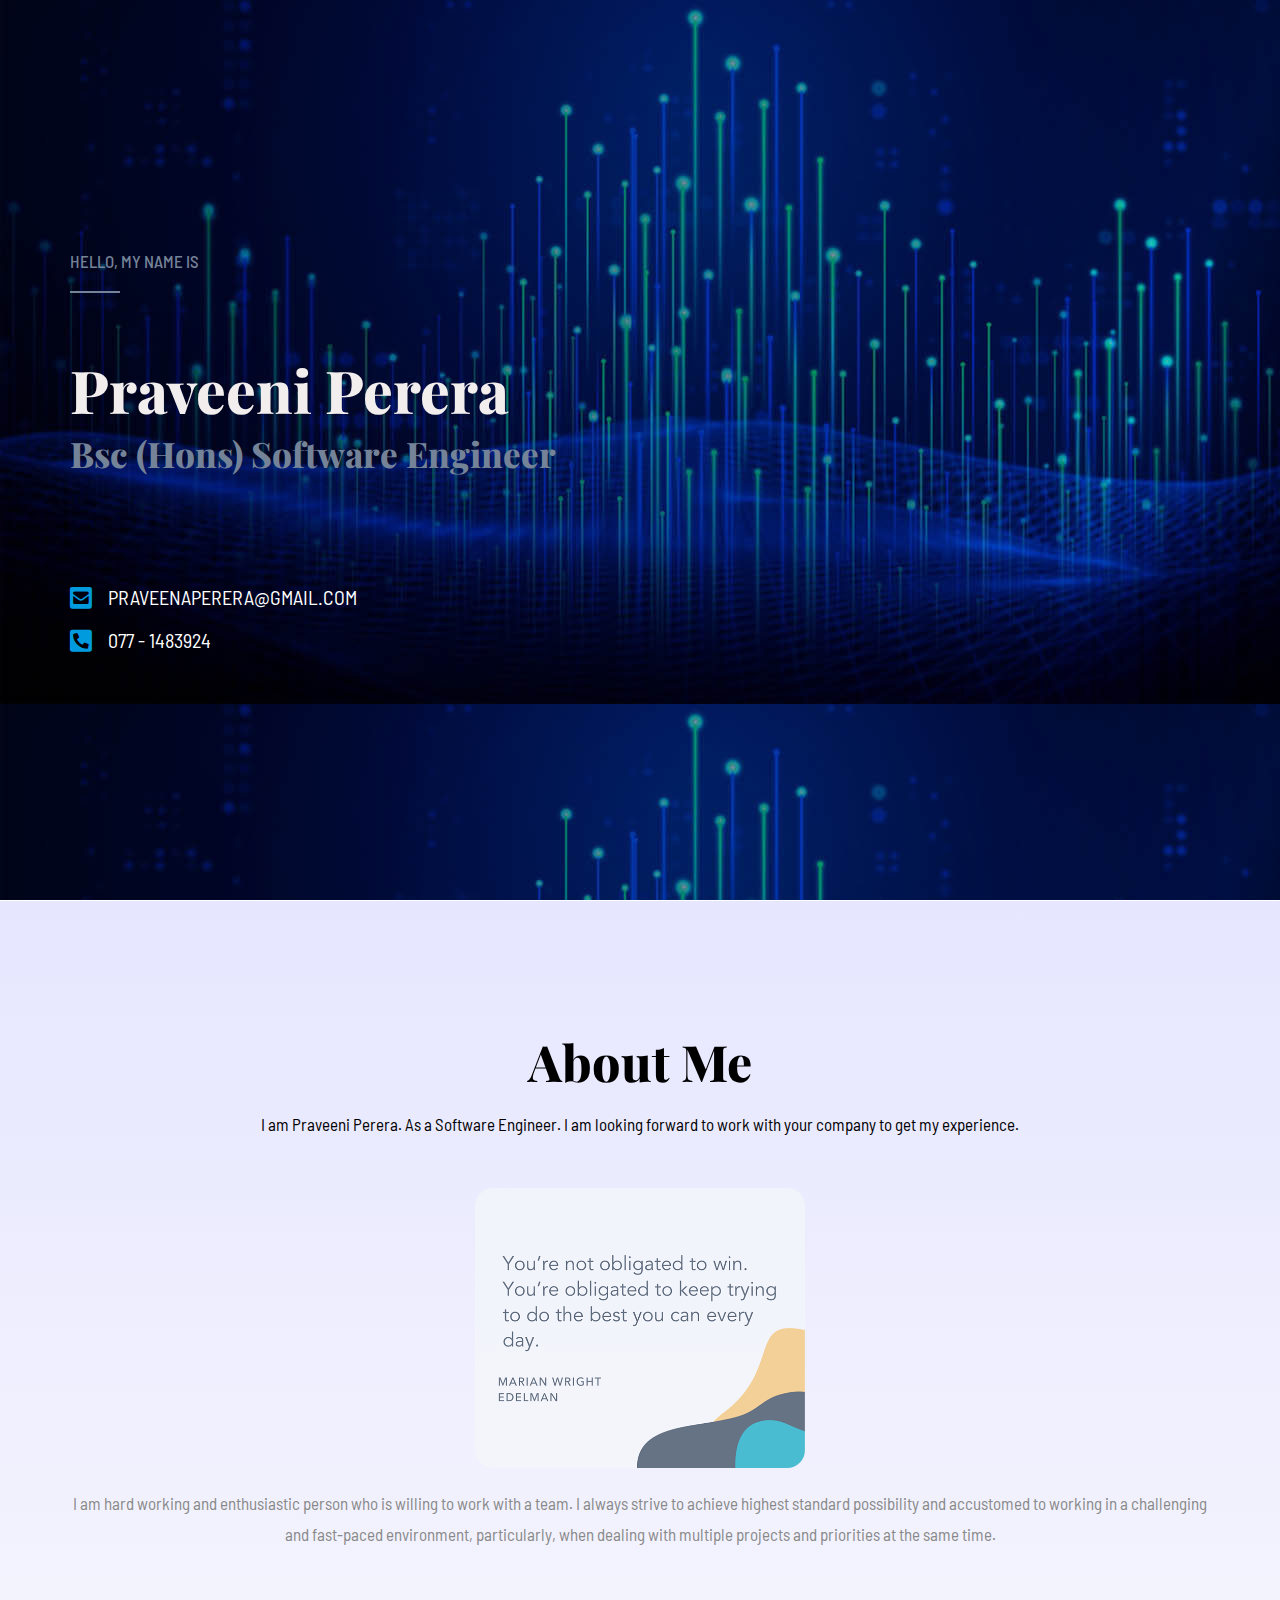
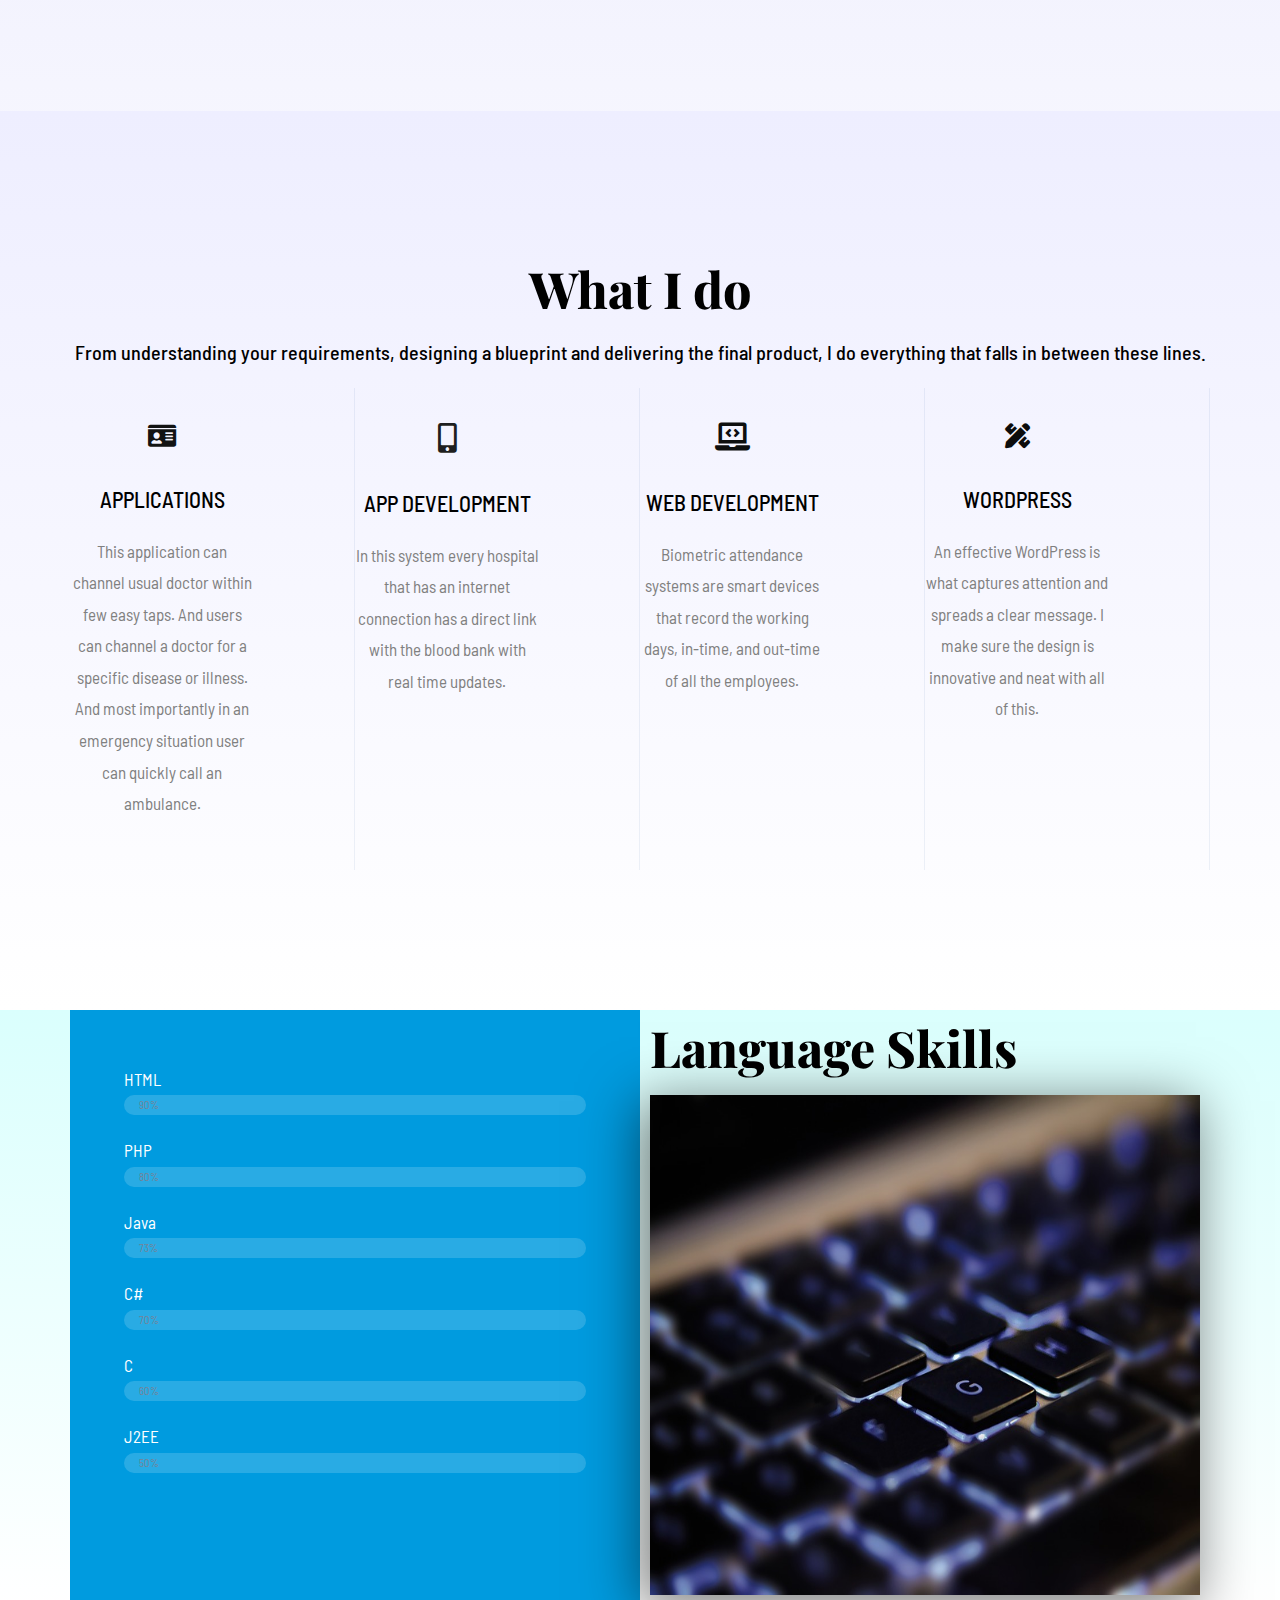
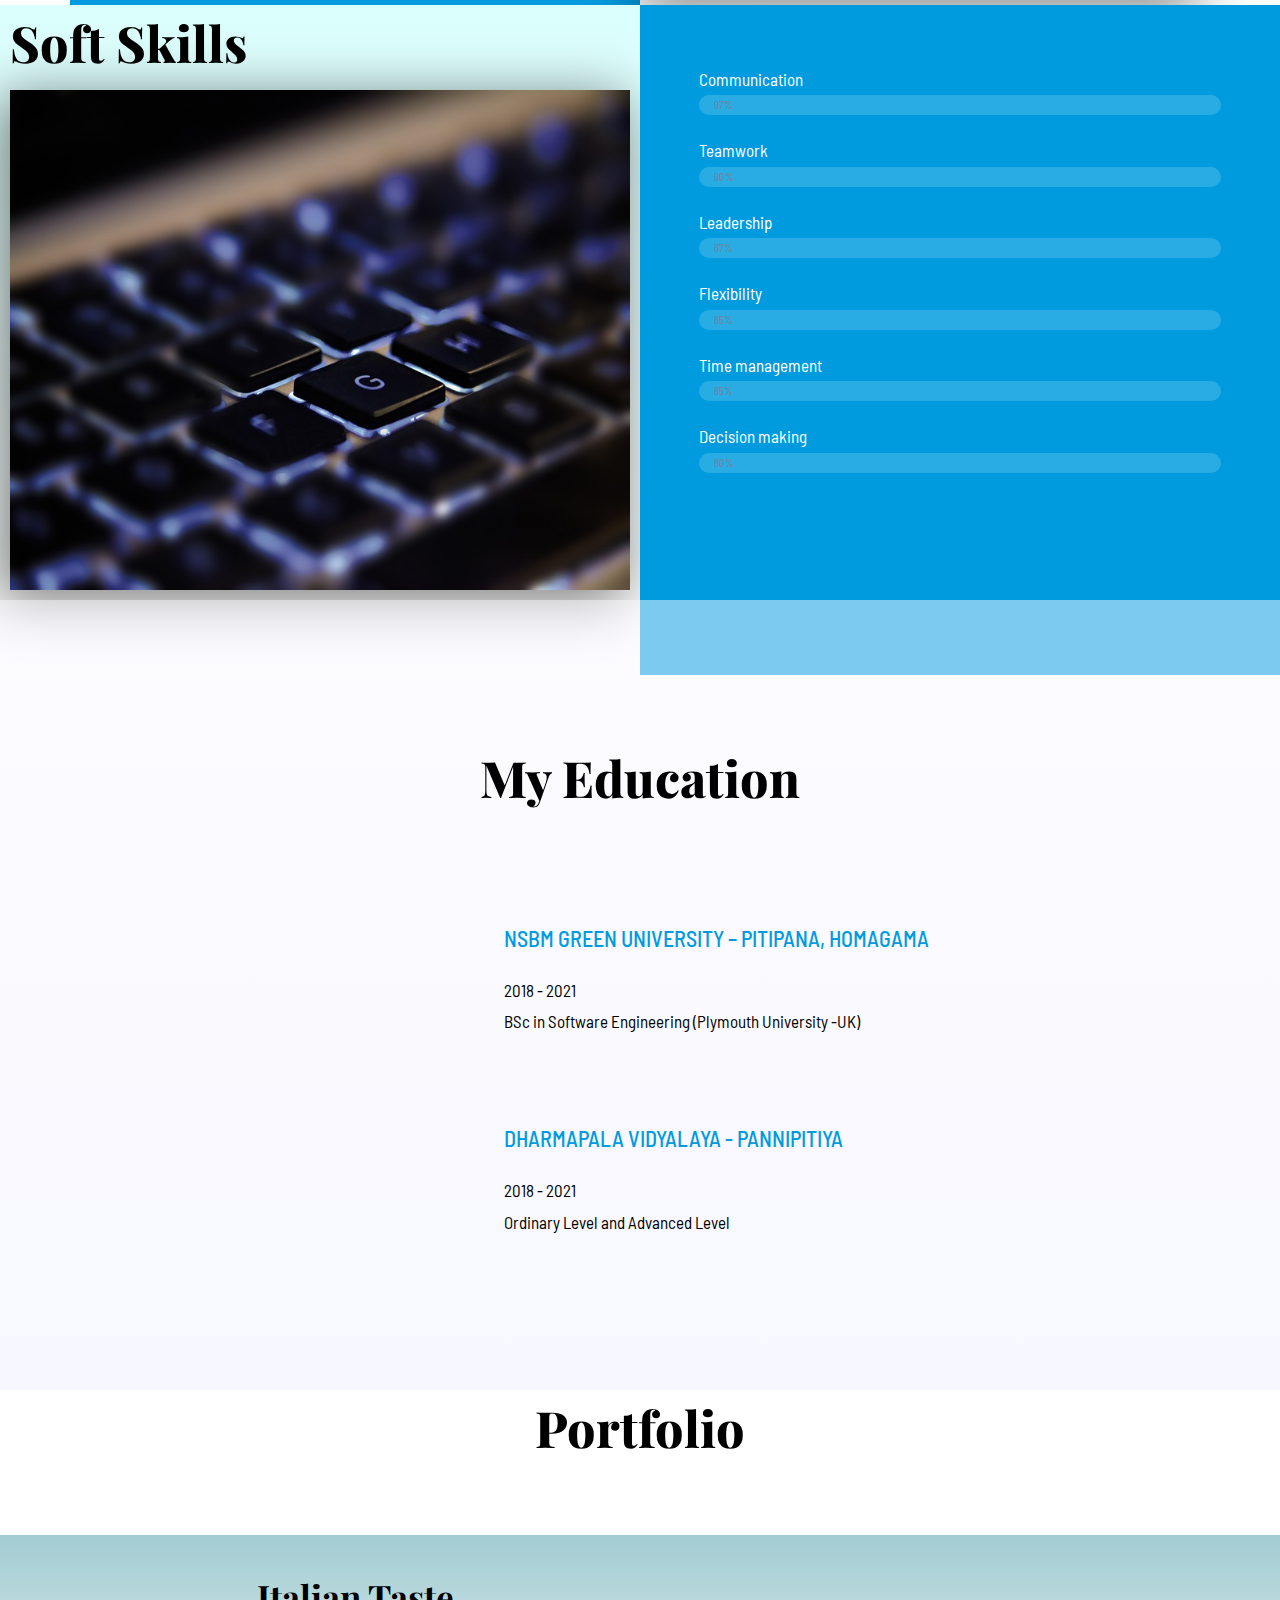
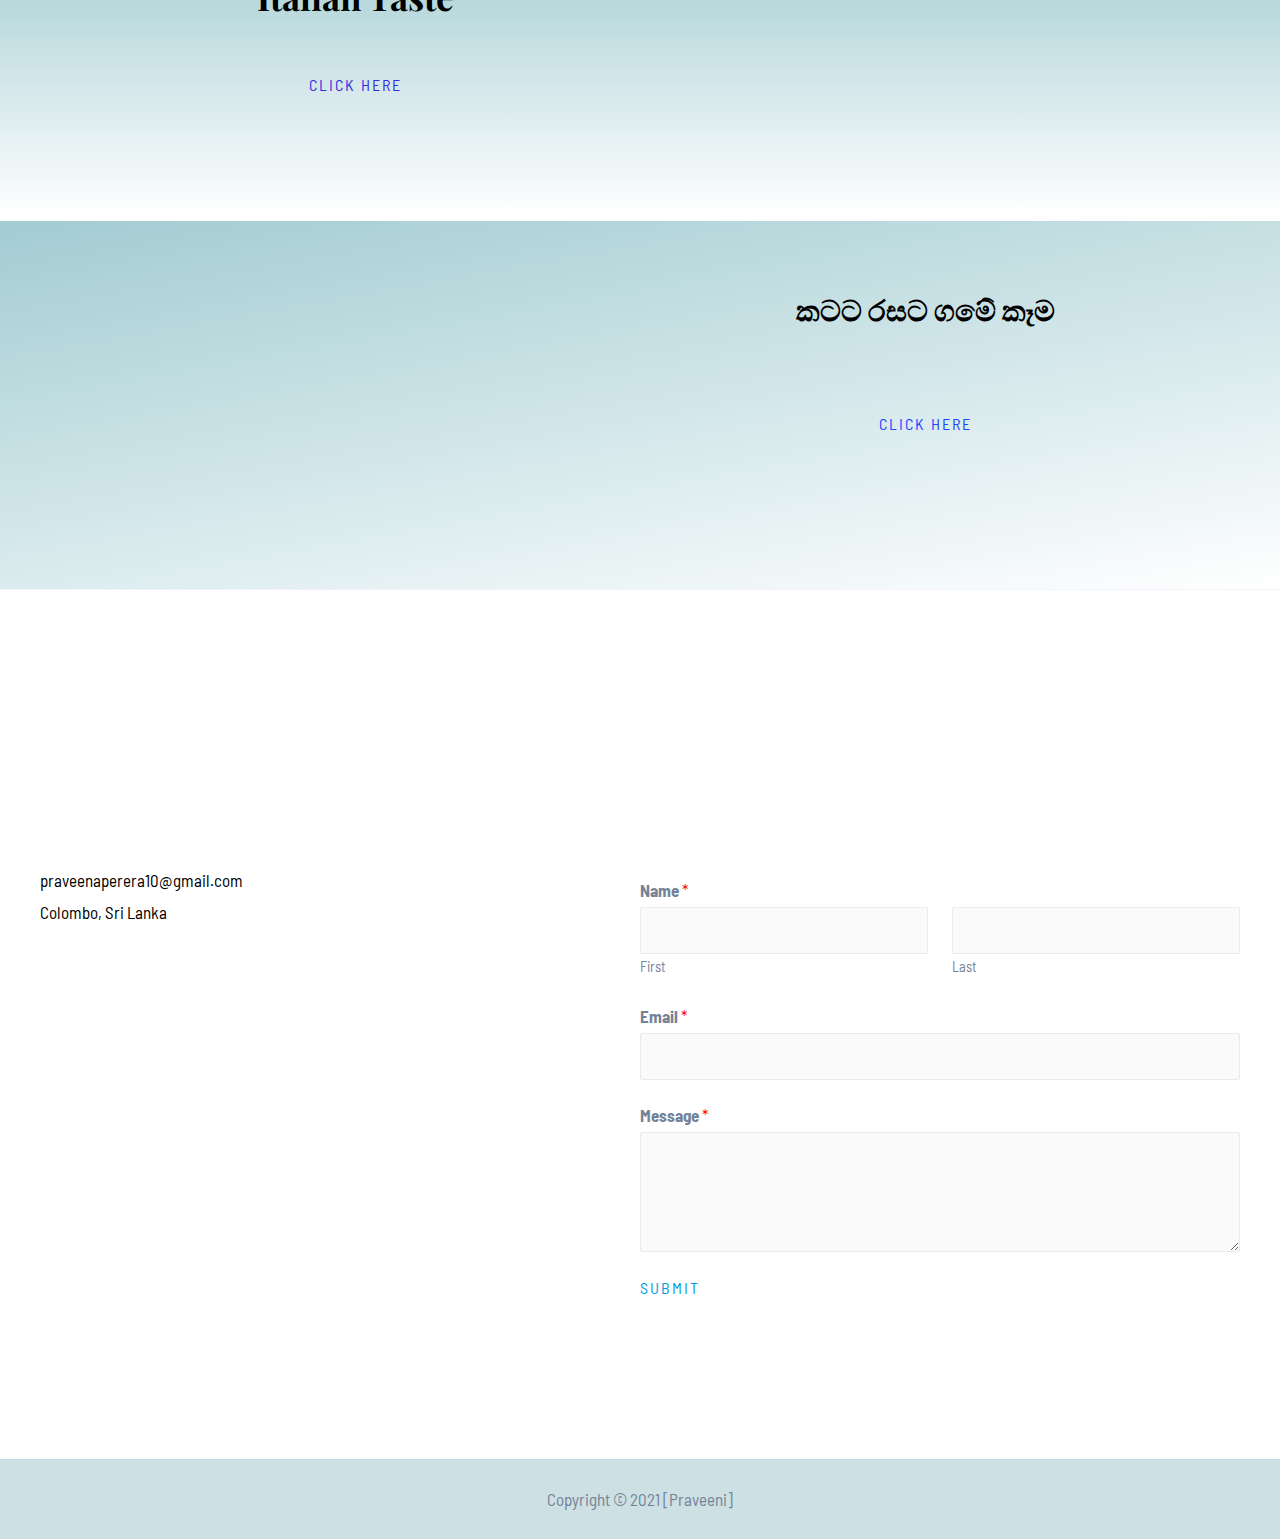
==== commit 26efd385: "Image path refactor" ====
--- a/index.html
+++ b/index.html
@@ -28,7 +28,7 @@
 	padding: 0 !important;
 }</style>
 	<link rel="stylesheet" id="astra-theme-css-css" href="wp-content/themes/astra/assets/css/minified/main.min.css?ver=3.7.3" media="all">
-<style id="astra-theme-css-inline-css">html{font-size:106.25%;}a,.page-title{color:var(--ast-global-color-2);}a:hover,a:focus{color:var(--ast-global-color-1);}body,button,input,select,textarea,.ast-button,.ast-custom-button{font-family:'Barlow Semi Condensed',sans-serif;font-weight:400;font-size:17px;font-size:1rem;}blockquote{color:var(--ast-global-color-3);}h1,.entry-content h1,h2,.entry-content h2,h3,.entry-content h3,h4,.entry-content h4,h5,.entry-content h5,h6,.entry-content h6,.site-title,.site-title a{font-family:'Barlow Semi Condensed',sans-serif;font-weight:500;}.site-title{font-size:35px;font-size:2.0588235294118rem;display:none;}.ast-archive-description .ast-archive-title{font-size:40px;font-size:2.3529411764706rem;}.site-header .site-description{font-size:15px;font-size:0.88235294117647rem;display:none;}.entry-title{font-size:30px;font-size:1.7647058823529rem;}h1,.entry-content h1{font-size:83px;font-size:4.8823529411765rem;font-weight:800;font-family:'Playfair Display',serif;line-height:1.1;}h2,.entry-content h2{font-size:50px;font-size:2.9411764705882rem;font-weight:800;font-family:'Playfair Display',serif;line-height:1.1;}h3,.entry-content h3{font-size:35px;font-size:2.0588235294118rem;font-weight:800;font-family:'Playfair Display',serif;line-height:1.2;}h4,.entry-content h4{font-size:22px;font-size:1.2941176470588rem;font-family:'Barlow Semi Condensed',sans-serif;}h5,.entry-content h5{font-size:20px;font-size:1.1764705882353rem;font-family:'Barlow Semi Condensed',sans-serif;}h6,.entry-content h6{font-size:17px;font-size:1rem;font-family:'Barlow Semi Condensed',sans-serif;}.ast-single-post .entry-title,.page-title{font-size:30px;font-size:1.7647058823529rem;}::selection{background-color:var(--ast-global-color-0);color:#ffffff;}body,h1,.entry-title a,.entry-content h1,h2,.entry-content h2,h3,.entry-content h3,h4,.entry-content h4,h5,.entry-content h5,h6,.entry-content h6{color:var(--ast-global-color-3);}.tagcloud a:hover,.tagcloud a:focus,.tagcloud a.current-item{color:#ffffff;border-color:var(--ast-global-color-2);background-color:var(--ast-global-color-2);}input:focus,input[type="text"]:focus,input[type="email"]:focus,input[type="url"]:focus,input[type="password"]:focus,input[type="reset"]:focus,input[type="search"]:focus,textarea:focus{border-color:var(--ast-global-color-2);}input[type="radio"]:checked,input[type=reset],input[type="checkbox"]:checked,input[type="checkbox"]:hover:checked,input[type="checkbox"]:focus:checked,input[type=range]::-webkit-slider-thumb{border-color:var(--ast-global-color-2);background-color:var(--ast-global-color-2);box-shadow:none;}.site-footer a:hover + .post-count,.site-footer a:focus + .post-count{background:var(--ast-global-color-2);border-color:var(--ast-global-color-2);}.single .nav-links .nav-previous,.single .nav-links .nav-next{color:var(--ast-global-color-2);}.entry-meta,.entry-meta *{line-height:1.45;color:var(--ast-global-color-2);}.entry-meta a:hover,.entry-meta a:hover *,.entry-meta a:focus,.entry-meta a:focus *,.page-links > .page-link,.page-links .page-link:hover,.post-navigation a:hover{color:var(--ast-global-color-1);}#cat option,.secondary .calendar_wrap thead a,.secondary .calendar_wrap thead a:visited{color:var(--ast-global-color-2);}.secondary .calendar_wrap #today,.ast-progress-val span{background:var(--ast-global-color-2);}.secondary a:hover + .post-count,.secondary a:focus + .post-count{background:var(--ast-global-color-2);border-color:var(--ast-global-color-2);}.calendar_wrap #today > a{color:#ffffff;}.page-links .page-link,.single .post-navigation a{color:var(--ast-global-color-2);}.widget-title{font-size:24px;font-size:1.4117647058824rem;color:var(--ast-global-color-3);}.ast-page-builder-template .hentry {margin: 0;}.ast-page-builder-template .site-content > .ast-container {max-width: 100%;padding: 0;}.ast-page-builder-template .site-content #primary {padding: 0;margin: 0;}.ast-page-builder-template .no-results {text-align: center;margin: 4em auto;}.ast-page-builder-template .ast-pagination {padding: 2em;} .ast-page-builder-template .entry-header.ast-no-title.ast-no-thumbnail {margin-top: 0;}.ast-page-builder-template .entry-header.ast-header-without-markup {margin-top: 0;margin-bottom: 0;}.ast-page-builder-template .entry-header.ast-no-title.ast-no-meta {margin-bottom: 0;}.ast-page-builder-template.single .post-navigation {padding-bottom: 2em;}.ast-page-builder-template.single-post .site-content > .ast-container {max-width: 100%;}.ast-page-builder-template.single-post .site-content > .ast-container {max-width: 100%;}.ast-page-builder-template .entry-header {margin-top: 4em;margin-left: auto;margin-right: auto;padding-left: 20px;padding-right: 20px;}.ast-page-builder-template .ast-archive-description {margin-top: 4em;margin-left: auto;margin-right: auto;padding-left: 20px;padding-right: 20px;}.ast-page-builder-template.ast-no-sidebar .entry-content .alignwide {margin-left: 0;margin-right: 0;}.single.ast-page-builder-template .entry-header {padding-left: 20px;padding-right: 20px;}.ast-page-builder-template.ast-no-sidebar .entry-content .alignwide {margin-left: 0;margin-right: 0;}@media (max-width:921px){#ast-desktop-header{display:none;}}@media (min-width:921px){#ast-mobile-header{display:none;}}.wp-block-buttons.aligncenter{justify-content:center;}@media (min-width:1200px){.wp-block-group .has-background{padding:20px;}}@media (min-width:1200px){.ast-no-sidebar.ast-separate-container .entry-content .wp-block-group.alignwide,.ast-no-sidebar.ast-separate-container .entry-content .wp-block-cover.alignwide{margin-left:-20px;margin-right:-20px;padding-left:20px;padding-right:20px;}.ast-no-sidebar.ast-separate-container .entry-content .wp-block-cover.alignfull,.ast-no-sidebar.ast-separate-container .entry-content .wp-block-group.alignfull{margin-left:-6.67em;margin-right:-6.67em;padding-left:6.67em;padding-right:6.67em;}}@media (min-width:1200px){.wp-block-cover-image.alignwide .wp-block-cover__inner-container,.wp-block-cover.alignwide .wp-block-cover__inner-container,.wp-block-cover-image.alignfull .wp-block-cover__inner-container,.wp-block-cover.alignfull .wp-block-cover__inner-container{width:100%;}}.ast-plain-container.ast-no-sidebar #primary{margin-top:0;margin-bottom:0;}@media (max-width:921px){.ast-theme-transparent-header #primary,.ast-theme-transparent-header #secondary{padding:0;}}.wp-block-columns{margin-bottom:unset;}.wp-block-image.size-full{margin:2rem 0;}.wp-block-separator.has-background{padding:0;}.wp-block-gallery{margin-bottom:1.6em;}.wp-block-group{padding-top:4em;padding-bottom:4em;}.wp-block-group__inner-container .wp-block-columns:last-child,.wp-block-group__inner-container :last-child,.wp-block-table table{margin-bottom:0;}.blocks-gallery-grid{width:100%;}.wp-block-navigation-link__content{padding:5px 0;}.wp-block-group .wp-block-group .has-text-align-center,.wp-block-group .wp-block-column .has-text-align-center{max-width:100%;}.has-text-align-center{margin:0 auto;}@media (min-width:1200px){.wp-block-cover__inner-container,.alignwide .wp-block-group__inner-container,.alignfull .wp-block-group__inner-container{max-width:1200px;margin:0 auto;}.wp-block-group.alignnone,.wp-block-group.aligncenter,.wp-block-group.alignleft,.wp-block-group.alignright,.wp-block-group.alignwide,.wp-block-columns.alignwide{margin:2rem 0 1rem 0;}}@media (max-width:1200px){.wp-block-group{padding:3em;}.wp-block-group .wp-block-group{padding:1.5em;}.wp-block-columns,.wp-block-column{margin:1rem 0;}}@media (min-width:921px){.wp-block-columns .wp-block-group{padding:2em;}}@media (max-width:544px){.wp-block-cover-image .wp-block-cover__inner-container,.wp-block-cover .wp-block-cover__inner-container{width:unset;}.wp-block-cover,.wp-block-cover-image{padding:2em 0;}.wp-block-group,.wp-block-cover{padding:2em;}.wp-block-media-text__media img,.wp-block-media-text__media video{width:unset;max-width:100%;}.wp-block-media-text.has-background .wp-block-media-text__content{padding:1em;}}@media (max-width:921px){.ast-plain-container.ast-no-sidebar #primary{padding:0;}}@media (min-width:544px){.entry-content .wp-block-media-text.has-media-on-the-right .wp-block-media-text__content{padding:0 8% 0 0;}.entry-content .wp-block-media-text .wp-block-media-text__content{padding:0 0 0 8%;}.ast-plain-container .site-content .entry-content .has-custom-content-position.is-position-bottom-left > *,.ast-plain-container .site-content .entry-content .has-custom-content-position.is-position-bottom-right > *,.ast-plain-container .site-content .entry-content .has-custom-content-position.is-position-top-left > *,.ast-plain-container .site-content .entry-content .has-custom-content-position.is-position-top-right > *,.ast-plain-container .site-content .entry-content .has-custom-content-position.is-position-center-right > *,.ast-plain-container .site-content .entry-content .has-custom-content-position.is-position-center-left > *{margin:0;}}@media (max-width:544px){.entry-content .wp-block-media-text .wp-block-media-text__content{padding:8% 0;}.wp-block-media-text .wp-block-media-text__media img{width:auto;max-width:100%;}}.wp-block-button.is-style-outline .wp-block-button__link{border-color:rgba(0,0,0,0);border-top-width:2px;border-right-width:2px;border-bottom-width:2px;border-left-width:2px;}.wp-block-button.is-style-outline > .wp-block-button__link:not(.has-text-color),.wp-block-button.wp-block-button__link.is-style-outline:not(.has-text-color){color:rgba(0,0,0,0);}.wp-block-button.is-style-outline .wp-block-button__link:hover,.wp-block-button.is-style-outline .wp-block-button__link:focus{color:#000000 !important;background-color:rgba(0,0,0,0);border-color:rgba(0,0,0,0);}.post-page-numbers.current .page-link,.ast-pagination .page-numbers.current{color:#ffffff;border-color:var(--ast-global-color-0);background-color:var(--ast-global-color-0);border-radius:2px;}@media (max-width:921px){.wp-block-button.is-style-outline .wp-block-button__link{padding-top:calc(15px - 2px);padding-right:calc(30px - 2px);padding-bottom:calc(15px - 2px);padding-left:calc(30px - 2px);}}@media (max-width:544px){.wp-block-button.is-style-outline .wp-block-button__link{padding-top:calc(15px - 2px);padding-right:calc(30px - 2px);padding-bottom:calc(15px - 2px);padding-left:calc(30px - 2px);}}@media (min-width:544px){.entry-content > .alignleft{margin-right:20px;}.entry-content > .alignright{margin-left:20px;}.wp-block-group.has-background{padding:20px;}}@media (max-width:921px){.ast-separate-container .ast-article-post,.ast-separate-container .ast-article-single{padding:1.5em 2.14em;}.ast-separate-container #primary,.ast-separate-container #secondary{padding:1.5em 0;}#primary,#secondary{padding:1.5em 0;margin:0;}.ast-left-sidebar #content > .ast-container{display:flex;flex-direction:column-reverse;width:100%;}.ast-author-box img.avatar{margin:20px 0 0 0;}}@media (min-width:922px){.ast-separate-container.ast-right-sidebar #primary,.ast-separate-container.ast-left-sidebar #primary{border:0;}.search-no-results.ast-separate-container #primary{margin-bottom:4em;}}.elementor-button-wrapper .elementor-button{border-style:solid;text-decoration:none;border-top-width:0;border-right-width:0;border-left-width:0;border-bottom-width:0;}body .elementor-button.elementor-size-sm,body .elementor-button.elementor-size-xs,body .elementor-button.elementor-size-md,body .elementor-button.elementor-size-lg,body .elementor-button.elementor-size-xl,body .elementor-button{border-radius:2px;padding-top:0px;padding-right:0px;padding-bottom:0px;padding-left:0px;}.elementor-button-wrapper .elementor-button{border-color:rgba(0,0,0,0);background-color:rgba(0,0,0,0);}.elementor-button-wrapper .elementor-button:hover,.elementor-button-wrapper .elementor-button:focus{color:#000000;background-color:rgba(0,0,0,0);border-color:rgba(0,0,0,0);}.wp-block-button .wp-block-button__link,.elementor-button-wrapper .elementor-button,.elementor-button-wrapper .elementor-button:visited{color:#009bdf;}.elementor-button-wrapper .elementor-button{font-family:inherit;font-weight:inherit;line-height:1;text-transform:uppercase;letter-spacing:2px;}body .elementor-button.elementor-size-sm,body .elementor-button.elementor-size-xs,body .elementor-button.elementor-size-md,body .elementor-button.elementor-size-lg,body .elementor-button.elementor-size-xl,body .elementor-button{font-size:16px;font-size:0.94117647058824rem;}.wp-block-button .wp-block-button__link:hover,.wp-block-button .wp-block-button__link:focus{color:#000000;background-color:rgba(0,0,0,0);border-color:rgba(0,0,0,0);}.elementor-widget-heading h1.elementor-heading-title{line-height:1.1;}.elementor-widget-heading h2.elementor-heading-title{line-height:1.1;}.elementor-widget-heading h3.elementor-heading-title{line-height:1.2;}.wp-block-button .wp-block-button__link{border:none;background-color:rgba(0,0,0,0);color:#009bdf;font-family:inherit;font-weight:inherit;line-height:1;text-transform:uppercase;letter-spacing:2px;font-size:16px;font-size:0.94117647058824rem;border-radius:2px;padding:15px 30px;}.wp-block-button.is-style-outline .wp-block-button__link{border-style:solid;border-top-width:2px;border-right-width:2px;border-left-width:2px;border-bottom-width:2px;border-color:rgba(0,0,0,0);padding-top:calc(15px - 2px);padding-right:calc(30px - 2px);padding-bottom:calc(15px - 2px);padding-left:calc(30px - 2px);}@media (max-width:921px){.wp-block-button .wp-block-button__link{border:none;padding:15px 30px;}.wp-block-button.is-style-outline .wp-block-button__link{padding-top:calc(15px - 2px);padding-right:calc(30px - 2px);padding-bottom:calc(15px - 2px);padding-left:calc(30px - 2px);}}@media (max-width:544px){.wp-block-button .wp-block-button__link{border:none;padding:15px 30px;}.wp-block-button.is-style-outline .wp-block-button__link{padding-top:calc(15px - 2px);padding-right:calc(30px - 2px);padding-bottom:calc(15px - 2px);padding-left:calc(30px - 2px);}}.menu-toggle,button,.ast-button,.ast-custom-button,.button,input#submit,input[type="button"],input[type="submit"],input[type="reset"]{border-style:solid;border-top-width:0;border-right-width:0;border-left-width:0;border-bottom-width:0;color:#009bdf;border-color:rgba(0,0,0,0);background-color:rgba(0,0,0,0);border-radius:2px;padding-top:0px;padding-right:0px;padding-bottom:0px;padding-left:0px;font-family:inherit;font-weight:inherit;font-size:16px;font-size:0.94117647058824rem;line-height:1;text-transform:uppercase;letter-spacing:2px;}button:focus,.menu-toggle:hover,button:hover,.ast-button:hover,.ast-custom-button:hover .button:hover,.ast-custom-button:hover ,input[type=reset]:hover,input[type=reset]:focus,input#submit:hover,input#submit:focus,input[type="button"]:hover,input[type="button"]:focus,input[type="submit"]:hover,input[type="submit"]:focus{color:#000000;background-color:rgba(0,0,0,0);border-color:rgba(0,0,0,0);}@media (min-width:544px){.ast-container{max-width:100%;}}@media (max-width:544px){.ast-separate-container .ast-article-post,.ast-separate-container .ast-article-single,.ast-separate-container .comments-title,.ast-separate-container .ast-archive-description{padding:1.5em 1em;}.ast-separate-container #content .ast-container{padding-left:0.54em;padding-right:0.54em;}.ast-separate-container .ast-comment-list li.depth-1{padding:1.5em 1em;margin-bottom:1.5em;}.ast-separate-container .ast-comment-list .bypostauthor{padding:.5em;}.ast-search-menu-icon.ast-dropdown-active .search-field{width:170px;}}@media (max-width:921px){.ast-mobile-header-stack .main-header-bar .ast-search-menu-icon{display:inline-block;}.ast-header-break-point.ast-header-custom-item-outside .ast-mobile-header-stack .main-header-bar .ast-search-icon{margin:0;}.ast-comment-avatar-wrap img{max-width:2.5em;}.ast-separate-container .ast-comment-list li.depth-1{padding:1.5em 2.14em;}.ast-separate-container .comment-respond{padding:2em 2.14em;}.ast-comment-meta{padding:0 1.8888em 1.3333em;}}body,.ast-separate-container{background-image:url(wp-content/uploads2021/10/bg-lines-01-free-img.png);;background-repeat:repeat-y;background-position:center top;background-size:auto;background-attachment:fixed;}@media (max-width:921px){.site-title{display:none;}.ast-archive-description .ast-archive-title{font-size:40px;}.site-header .site-description{display:none;}.entry-title{font-size:30px;}h1,.entry-content h1{font-size:60px;}h2,.entry-content h2{font-size:43px;}h3,.entry-content h3{font-size:30px;}.ast-single-post .entry-title,.page-title{font-size:30px;}}@media (max-width:544px){.site-title{display:none;}.ast-archive-description .ast-archive-title{font-size:40px;}.site-header .site-description{display:none;}.entry-title{font-size:30px;}h1,.entry-content h1{font-size:45px;}h2,.entry-content h2{font-size:35px;}h3,.entry-content h3{font-size:20px;}.ast-single-post .entry-title,.page-title{font-size:30px;}}@media (max-width:921px){html{font-size:96.9%;}}@media (max-width:544px){html{font-size:96.9%;}}@media (min-width:922px){.ast-container{max-width:1240px;}}@media (min-width:922px){.site-content .ast-container{display:flex;}}@media (max-width:921px){.site-content .ast-container{flex-direction:column;}}@media (min-width:922px){.main-header-menu .sub-menu .menu-item.ast-left-align-sub-menu:hover > .sub-menu,.main-header-menu .sub-menu .menu-item.ast-left-align-sub-menu.focus > .sub-menu{margin-left:-0px;}}.ast-theme-transparent-header [data-section="section-header-mobile-trigger"] .ast-button-wrap .mobile-menu-toggle-icon .ast-mobile-svg{fill:#000000;}.ast-theme-transparent-header [data-section="section-header-mobile-trigger"] .ast-button-wrap .mobile-menu-wrap .mobile-menu{color:#000000;}.ast-theme-transparent-header [data-section="section-header-mobile-trigger"] .ast-button-wrap .ast-mobile-menu-trigger-minimal{background:transparent;}:root .has-ast-global-color-0-color{color:var(--ast-global-color-0);}:root .has-ast-global-color-0-background-color{background-color:var(--ast-global-color-0);}:root .wp-block-button .has-ast-global-color-0-color{color:var(--ast-global-color-0);}:root .wp-block-button .has-ast-global-color-0-background-color{background-color:var(--ast-global-color-0);}:root .has-ast-global-color-1-color{color:var(--ast-global-color-1);}:root .has-ast-global-color-1-background-color{background-color:var(--ast-global-color-1);}:root .wp-block-button .has-ast-global-color-1-color{color:var(--ast-global-color-1);}:root .wp-block-button .has-ast-global-color-1-background-color{background-color:var(--ast-global-color-1);}:root .has-ast-global-color-2-color{color:var(--ast-global-color-2);}:root .has-ast-global-color-2-background-color{background-color:var(--ast-global-color-2);}:root .wp-block-button .has-ast-global-color-2-color{color:var(--ast-global-color-2);}:root .wp-block-button .has-ast-global-color-2-background-color{background-color:var(--ast-global-color-2);}:root .has-ast-global-color-3-color{color:var(--ast-global-color-3);}:root .has-ast-global-color-3-background-color{background-color:var(--ast-global-color-3);}:root .wp-block-button .has-ast-global-color-3-color{color:var(--ast-global-color-3);}:root .wp-block-button .has-ast-global-color-3-background-color{background-color:var(--ast-global-color-3);}:root .has-ast-global-color-4-color{color:var(--ast-global-color-4);}:root .has-ast-global-color-4-background-color{background-color:var(--ast-global-color-4);}:root .wp-block-button .has-ast-global-color-4-color{color:var(--ast-global-color-4);}:root .wp-block-button .has-ast-global-color-4-background-color{background-color:var(--ast-global-color-4);}:root .has-ast-global-color-5-color{color:var(--ast-global-color-5);}:root .has-ast-global-color-5-background-color{background-color:var(--ast-global-color-5);}:root .wp-block-button .has-ast-global-color-5-color{color:var(--ast-global-color-5);}:root .wp-block-button .has-ast-global-color-5-background-color{background-color:var(--ast-global-color-5);}:root .has-ast-global-color-6-color{color:var(--ast-global-color-6);}:root .has-ast-global-color-6-background-color{background-color:var(--ast-global-color-6);}:root .wp-block-button .has-ast-global-color-6-color{color:var(--ast-global-color-6);}:root .wp-block-button .has-ast-global-color-6-background-color{background-color:var(--ast-global-color-6);}:root .has-ast-global-color-7-color{color:var(--ast-global-color-7);}:root .has-ast-global-color-7-background-color{background-color:var(--ast-global-color-7);}:root .wp-block-button .has-ast-global-color-7-color{color:var(--ast-global-color-7);}:root .wp-block-button .has-ast-global-color-7-background-color{background-color:var(--ast-global-color-7);}:root .has-ast-global-color-8-color{color:var(--ast-global-color-8);}:root .has-ast-global-color-8-background-color{background-color:var(--ast-global-color-8);}:root .wp-block-button .has-ast-global-color-8-color{color:var(--ast-global-color-8);}:root .wp-block-button .has-ast-global-color-8-background-color{background-color:var(--ast-global-color-8);}:root{--ast-global-color-0:#009bdf;--ast-global-color-1:#009bdf;--ast-global-color-2:#000000;--ast-global-color-3:#758398;--ast-global-color-4:#ffffff;--ast-global-color-5:#f6f8fa;--ast-global-color-6:#243673;--ast-global-color-7:#FBFCFF;--ast-global-color-8:#BFD1FF;}.ast-theme-transparent-header #masthead .site-logo-img .transparent-custom-logo .astra-logo-svg{width:150px;}.ast-theme-transparent-header #masthead .site-logo-img .transparent-custom-logo img{ max-width:150px;}@media (max-width:921px){.ast-theme-transparent-header #masthead .site-logo-img .transparent-custom-logo .astra-logo-svg{width:120px;}.ast-theme-transparent-header #masthead .site-logo-img .transparent-custom-logo img{ max-width:120px;}}@media (max-width:543px){.ast-theme-transparent-header #masthead .site-logo-img .transparent-custom-logo .astra-logo-svg{width:100px;}.ast-theme-transparent-header #masthead .site-logo-img .transparent-custom-logo img{ max-width:100px;}}@media (min-width:921px){.ast-theme-transparent-header #masthead{position:absolute;left:0;right:0;}.ast-theme-transparent-header .main-header-bar,.ast-theme-transparent-header.ast-header-break-point .main-header-bar{background:none;}body.elementor-editor-active.ast-theme-transparent-header #masthead,.fl-builder-edit .ast-theme-transparent-header #masthead,body.vc_editor.ast-theme-transparent-header #masthead,body.brz-ed.ast-theme-transparent-header #masthead{z-index:0;}.ast-header-break-point.ast-replace-site-logo-transparent.ast-theme-transparent-header .custom-mobile-logo-link{display:none;}.ast-header-break-point.ast-replace-site-logo-transparent.ast-theme-transparent-header .transparent-custom-logo{display:inline-block;}.ast-theme-transparent-header .ast-above-header,.ast-theme-transparent-header .ast-above-header.ast-above-header-bar{background-image:none;background-color:transparent;}.ast-theme-transparent-header .ast-below-header{background-image:none;background-color:transparent;}}.ast-theme-transparent-header .ast-builder-menu .main-header-menu,.ast-theme-transparent-header .ast-builder-menu .main-header-menu .menu-link,.ast-theme-transparent-header [CLASS*="ast-builder-menu-"] .main-header-menu .menu-item > .menu-link,.ast-theme-transparent-header .ast-masthead-custom-menu-items,.ast-theme-transparent-header .ast-masthead-custom-menu-items a,.ast-theme-transparent-header .ast-builder-menu .main-header-menu .menu-item > .ast-menu-toggle,.ast-theme-transparent-header .ast-builder-menu .main-header-menu .menu-item > .ast-menu-toggle,.ast-theme-transparent-header .ast-above-header-navigation a,.ast-header-break-point.ast-theme-transparent-header .ast-above-header-navigation a,.ast-header-break-point.ast-theme-transparent-header .ast-above-header-navigation > ul.ast-above-header-menu > .menu-item-has-children:not(.current-menu-item) > .ast-menu-toggle,.ast-theme-transparent-header .ast-below-header-menu,.ast-theme-transparent-header .ast-below-header-menu a,.ast-header-break-point.ast-theme-transparent-header .ast-below-header-menu a,.ast-header-break-point.ast-theme-transparent-header .ast-below-header-menu,.ast-theme-transparent-header .main-header-menu .menu-link{color:#000000;}.ast-theme-transparent-header .ast-builder-menu .main-header-menu .menu-item:hover > .menu-link,.ast-theme-transparent-header .ast-builder-menu .main-header-menu .menu-item:hover > .ast-menu-toggle,.ast-theme-transparent-header .ast-builder-menu .main-header-menu .ast-masthead-custom-menu-items a:hover,.ast-theme-transparent-header .ast-builder-menu .main-header-menu .focus > .menu-link,.ast-theme-transparent-header .ast-builder-menu .main-header-menu .focus > .ast-menu-toggle,.ast-theme-transparent-header .ast-builder-menu .main-header-menu .current-menu-item > .menu-link,.ast-theme-transparent-header .ast-builder-menu .main-header-menu .current-menu-ancestor > .menu-link,.ast-theme-transparent-header .ast-builder-menu .main-header-menu .current-menu-item > .ast-menu-toggle,.ast-theme-transparent-header .ast-builder-menu .main-header-menu .current-menu-ancestor > .ast-menu-toggle,.ast-theme-transparent-header [CLASS*="ast-builder-menu-"] .main-header-menu .current-menu-item > .menu-link,.ast-theme-transparent-header [CLASS*="ast-builder-menu-"] .main-header-menu .current-menu-ancestor > .menu-link,.ast-theme-transparent-header [CLASS*="ast-builder-menu-"] .main-header-menu .current-menu-item > .ast-menu-toggle,.ast-theme-transparent-header [CLASS*="ast-builder-menu-"] .main-header-menu .current-menu-ancestor > .ast-menu-toggle,.ast-theme-transparent-header .main-header-menu .menu-item:hover > .menu-link,.ast-theme-transparent-header .main-header-menu .current-menu-item > .menu-link,.ast-theme-transparent-header .main-header-menu .current-menu-ancestor > .menu-link{color:#009bdf;}@media (max-width:921px){.ast-theme-transparent-header #masthead{position:absolute;left:0;right:0;}.ast-theme-transparent-header .main-header-bar,.ast-theme-transparent-header.ast-header-break-point .main-header-bar{background:none;}body.elementor-editor-active.ast-theme-transparent-header #masthead,.fl-builder-edit .ast-theme-transparent-header #masthead,body.vc_editor.ast-theme-transparent-header #masthead,body.brz-ed.ast-theme-transparent-header #masthead{z-index:0;}.ast-header-break-point.ast-replace-site-logo-transparent.ast-theme-transparent-header .custom-mobile-logo-link{display:none;}.ast-header-break-point.ast-replace-site-logo-transparent.ast-theme-transparent-header .transparent-custom-logo{display:inline-block;}.ast-theme-transparent-header .ast-above-header,.ast-theme-transparent-header .ast-above-header.ast-above-header-bar{background-image:none;background-color:transparent;}.ast-theme-transparent-header .ast-below-header{background-image:none;background-color:transparent;}}.ast-theme-transparent-header #ast-desktop-header > [CLASS*="-header-wrap"]:nth-last-child(2) > [CLASS*="-header-bar"],.ast-theme-transparent-header.ast-header-break-point #ast-mobile-header > [CLASS*="-header-wrap"]:nth-last-child(2) > [CLASS*="-header-bar"]{border-bottom-style:none;}.ast-breadcrumbs .trail-browse,.ast-breadcrumbs .trail-items,.ast-breadcrumbs .trail-items li{display:inline-block;margin:0;padding:0;border:none;background:inherit;text-indent:0;}.ast-breadcrumbs .trail-browse{font-size:inherit;font-style:inherit;font-weight:inherit;color:inherit;}.ast-breadcrumbs .trail-items{list-style:none;}.trail-items li::after{padding:0 0.3em;content:"\00bb";}.trail-items li:last-of-type::after{display:none;}h1,.entry-content h1,h2,.entry-content h2,h3,.entry-content h3,h4,.entry-content h4,h5,.entry-content h5,h6,.entry-content h6{color:var(--ast-global-color-2);}@media (max-width:921px){.ast-builder-grid-row-container.ast-builder-grid-row-tablet-3-firstrow .ast-builder-grid-row > *:first-child,.ast-builder-grid-row-container.ast-builder-grid-row-tablet-3-lastrow .ast-builder-grid-row > *:last-child{grid-column:1 / -1;}}@media (max-width:544px){.ast-builder-grid-row-container.ast-builder-grid-row-mobile-3-firstrow .ast-builder-grid-row > *:first-child,.ast-builder-grid-row-container.ast-builder-grid-row-mobile-3-lastrow .ast-builder-grid-row > *:last-child{grid-column:1 / -1;}}.ast-builder-layout-element[data-section="title_tagline"]{display:flex;}@media (max-width:921px){.ast-header-break-point .ast-builder-layout-element[data-section="title_tagline"]{display:flex;}}@media (max-width:544px){.ast-header-break-point .ast-builder-layout-element[data-section="title_tagline"]{display:flex;}}.ast-desktop .ast-menu-hover-style-underline > .menu-item > .menu-link:before,.ast-desktop .ast-menu-hover-style-overline > .menu-item > .menu-link:before {content: "";position: absolute;width: 100%;right: 50%;height: 1px;background-color: transparent;transform: scale(0,0) translate(-50%,0);transition: transform .3s ease-in-out,color .0s ease-in-out;}.ast-desktop .ast-menu-hover-style-underline > .menu-item:hover > .menu-link:before,.ast-desktop .ast-menu-hover-style-overline > .menu-item:hover > .menu-link:before {width: calc(100% - 1.2em);background-color: currentColor;transform: scale(1,1) translate(50%,0);}.ast-desktop .ast-menu-hover-style-underline > .menu-item > .menu-link:before {bottom: 0;}.ast-desktop .ast-menu-hover-style-overline > .menu-item > .menu-link:before {top: 0;}.ast-desktop .ast-menu-hover-style-zoom > .menu-item > .menu-link:hover {transition: all .3s ease;transform: scale(1.2);}.site-below-footer-wrap{padding-top:20px;padding-bottom:20px;}.site-below-footer-wrap[data-section="section-below-footer-builder"]{background-color:rgba(255,255,255,0);;background-image:none;;min-height:80px;border-style:solid;border-width:0px;border-top-width:1px;border-top-color:rgba(8,63,135,0.05);}.site-below-footer-wrap[data-section="section-below-footer-builder"] .ast-builder-grid-row{max-width:1200px;margin-left:auto;margin-right:auto;}.site-below-footer-wrap[data-section="section-below-footer-builder"] .ast-builder-grid-row,.site-below-footer-wrap[data-section="section-below-footer-builder"] .site-footer-section{align-items:flex-start;}.site-below-footer-wrap[data-section="section-below-footer-builder"].ast-footer-row-inline .site-footer-section{display:flex;margin-bottom:0;}.ast-builder-grid-row-full .ast-builder-grid-row{grid-template-columns:1fr;}@media (max-width:921px){.site-below-footer-wrap[data-section="section-below-footer-builder"].ast-footer-row-tablet-inline .site-footer-section{display:flex;margin-bottom:0;}.site-below-footer-wrap[data-section="section-below-footer-builder"].ast-footer-row-tablet-stack .site-footer-section{display:block;margin-bottom:10px;}.ast-builder-grid-row-container.ast-builder-grid-row-tablet-full .ast-builder-grid-row{grid-template-columns:1fr;}}@media (max-width:544px){.site-below-footer-wrap[data-section="section-below-footer-builder"].ast-footer-row-mobile-inline .site-footer-section{display:flex;margin-bottom:0;}.site-below-footer-wrap[data-section="section-below-footer-builder"].ast-footer-row-mobile-stack .site-footer-section{display:block;margin-bottom:10px;}.ast-builder-grid-row-container.ast-builder-grid-row-mobile-full .ast-builder-grid-row{grid-template-columns:1fr;}}.site-below-footer-wrap[data-section="section-below-footer-builder"]{display:grid;}@media (max-width:921px){.ast-header-break-point .site-below-footer-wrap[data-section="section-below-footer-builder"]{display:grid;}}@media (max-width:544px){.ast-header-break-point .site-below-footer-wrap[data-section="section-below-footer-builder"]{display:grid;}}.ast-footer-copyright{text-align:center;}.ast-footer-copyright {color:#758398;}@media (max-width:921px){.ast-footer-copyright{text-align:center;}}@media (max-width:544px){.ast-footer-copyright{text-align:center;}}.ast-footer-copyright.ast-builder-layout-element{display:flex;}@media (max-width:921px){.ast-header-break-point .ast-footer-copyright.ast-builder-layout-element{display:flex;}}@media (max-width:544px){.ast-header-break-point .ast-footer-copyright.ast-builder-layout-element{display:flex;}}.site-footer{background-color:#cde0e4;;background-image:none;;}@media (max-width:921px){.ast-hfb-header .site-footer{padding-left:25px;padding-right:25px;}}.site-primary-footer-wrap{padding-top:45px;padding-bottom:45px;}.site-primary-footer-wrap[data-section="section-primary-footer-builder"]{background-color:var(--ast-global-color-4);;background-image:none;;border-style:solid;border-width:0px;border-top-width:135px;border-top-color:var(--ast-global-color-4);}.site-primary-footer-wrap[data-section="section-primary-footer-builder"] .ast-builder-grid-row{grid-column-gap:0;max-width:1200px;margin-left:auto;margin-right:auto;}.site-primary-footer-wrap[data-section="section-primary-footer-builder"] .ast-builder-grid-row,.site-primary-footer-wrap[data-section="section-primary-footer-builder"] .site-footer-section{align-items:flex-start;}.site-primary-footer-wrap[data-section="section-primary-footer-builder"].ast-footer-row-inline .site-footer-section{display:flex;margin-bottom:0;}.ast-builder-grid-row-2-equal .ast-builder-grid-row{grid-template-columns:repeat( 2,1fr );}@media (max-width:921px){.site-primary-footer-wrap[data-section="section-primary-footer-builder"].ast-footer-row-tablet-inline .site-footer-section{display:flex;margin-bottom:0;}.site-primary-footer-wrap[data-section="section-primary-footer-builder"].ast-footer-row-tablet-stack .site-footer-section{display:block;margin-bottom:10px;}.ast-builder-grid-row-container.ast-builder-grid-row-tablet-2-equal .ast-builder-grid-row{grid-template-columns:repeat( 2,1fr );}}@media (max-width:544px){.site-primary-footer-wrap[data-section="section-primary-footer-builder"].ast-footer-row-mobile-inline .site-footer-section{display:flex;margin-bottom:0;}.site-primary-footer-wrap[data-section="section-primary-footer-builder"].ast-footer-row-mobile-stack .site-footer-section{display:block;margin-bottom:10px;}.ast-builder-grid-row-container.ast-builder-grid-row-mobile-full .ast-builder-grid-row{grid-template-columns:1fr;}}.site-primary-footer-wrap[data-section="section-primary-footer-builder"]{padding-top:140px;padding-bottom:130px;padding-left:30px;padding-right:30px;}@media (max-width:921px){.site-primary-footer-wrap[data-section="section-primary-footer-builder"]{padding-top:50px;padding-bottom:100px;padding-left:0px;padding-right:0px;}}@media (max-width:544px){.site-primary-footer-wrap[data-section="section-primary-footer-builder"]{padding-top:75px;padding-bottom:50px;padding-left:0px;padding-right:0px;}}.site-primary-footer-wrap[data-section="section-primary-footer-builder"]{display:grid;}@media (max-width:921px){.ast-header-break-point .site-primary-footer-wrap[data-section="section-primary-footer-builder"]{display:grid;}}@media (max-width:544px){.ast-header-break-point .site-primary-footer-wrap[data-section="section-primary-footer-builder"]{display:grid;}}.footer-widget-area[data-section="sidebar-widgets-footer-widget-1"].footer-widget-area-inner{text-align:left;}@media (max-width:921px){.footer-widget-area[data-section="sidebar-widgets-footer-widget-1"].footer-widget-area-inner{text-align:left;}}@media (max-width:544px){.footer-widget-area[data-section="sidebar-widgets-footer-widget-1"].footer-widget-area-inner{text-align:center;}}.footer-widget-area[data-section="sidebar-widgets-footer-widget-1"]{display:block;}@media (max-width:921px){.ast-header-break-point .footer-widget-area[data-section="sidebar-widgets-footer-widget-1"]{display:block;}}@media (max-width:544px){.ast-header-break-point .footer-widget-area[data-section="sidebar-widgets-footer-widget-1"]{display:block;}}.footer-widget-area[data-section="sidebar-widgets-footer-widget-2"]{display:block;}@media (max-width:921px){.ast-header-break-point .footer-widget-area[data-section="sidebar-widgets-footer-widget-2"]{display:block;}}@media (max-width:544px){.ast-header-break-point .footer-widget-area[data-section="sidebar-widgets-footer-widget-2"]{display:block;}}.footer-widget-area[data-section="sidebar-widgets-footer-widget-2"].footer-widget-area-inner{text-align:left;}@media (max-width:921px){.footer-widget-area[data-section="sidebar-widgets-footer-widget-2"].footer-widget-area-inner{text-align:left;}}@media (max-width:544px){.footer-widget-area[data-section="sidebar-widgets-footer-widget-2"].footer-widget-area-inner{text-align:center;}}.footer-widget-area[data-section="sidebar-widgets-footer-widget-1"]{display:block;}@media (max-width:921px){.ast-header-break-point .footer-widget-area[data-section="sidebar-widgets-footer-widget-1"]{display:block;}}@media (max-width:544px){.ast-header-break-point .footer-widget-area[data-section="sidebar-widgets-footer-widget-1"]{display:block;}}.footer-widget-area[data-section="sidebar-widgets-footer-widget-2"]{display:block;}@media (max-width:921px){.ast-header-break-point .footer-widget-area[data-section="sidebar-widgets-footer-widget-2"]{display:block;}}@media (max-width:544px){.ast-header-break-point .footer-widget-area[data-section="sidebar-widgets-footer-widget-2"]{display:block;}}.elementor-widget-heading .elementor-heading-title{margin:0;}.elementor-post.elementor-grid-item.hentry{margin-bottom:0;}.woocommerce div.product .elementor-element.elementor-products-grid .related.products ul.products li.product,.elementor-element .elementor-wc-products .woocommerce[class*='columns-'] ul.products li.product{width:auto;margin:0;float:none;}.ast-left-sidebar .elementor-section.elementor-section-stretched,.ast-right-sidebar .elementor-section.elementor-section-stretched{max-width:100%;left:0 !important;}.elementor-template-full-width .ast-container{display:block;}@media (max-width:544px){.elementor-element .elementor-wc-products .woocommerce[class*="columns-"] ul.products li.product{width:auto;margin:0;}.elementor-element .woocommerce .woocommerce-result-count{float:none;}}.ast-header-break-point .main-header-bar{border-bottom-width:1px;}@media (min-width:922px){.main-header-bar{border-bottom-width:1px;}}.ast-safari-browser-less-than-11 .main-header-menu .menu-item, .ast-safari-browser-less-than-11 .main-header-bar .ast-masthead-custom-menu-items{display:block;}.main-header-menu .menu-item, #astra-footer-menu .menu-item, .main-header-bar .ast-masthead-custom-menu-items{-js-display:flex;display:flex;-webkit-box-pack:center;-webkit-justify-content:center;-moz-box-pack:center;-ms-flex-pack:center;justify-content:center;-webkit-box-orient:vertical;-webkit-box-direction:normal;-webkit-flex-direction:column;-moz-box-orient:vertical;-moz-box-direction:normal;-ms-flex-direction:column;flex-direction:column;}.main-header-menu > .menu-item > .menu-link, #astra-footer-menu > .menu-item > .menu-link,{height:100%;-webkit-box-align:center;-webkit-align-items:center;-moz-box-align:center;-ms-flex-align:center;align-items:center;-js-display:flex;display:flex;}.ast-header-break-point .main-navigation ul .menu-item .menu-link .icon-arrow:first-of-type svg{top:.2em;margin-top:0px;margin-left:0px;width:.65em;transform:translate(0, -2px) rotateZ(270deg);}.ast-mobile-popup-content .ast-submenu-expanded > .ast-menu-toggle{transform:rotateX(180deg);}.ast-separate-container .blog-layout-1, .ast-separate-container .blog-layout-2, .ast-separate-container .blog-layout-3{background-color:transparent;background-image:none;}.ast-separate-container .ast-article-post{background-color:#f5f5f5;;background-image:none;;}@media (max-width:921px){.ast-separate-container .ast-article-post{background-color:var(--ast-global-color-5);;background-image:none;;}}@media (max-width:544px){.ast-separate-container .ast-article-post{background-color:var(--ast-global-color-5);;background-image:none;;}}.ast-separate-container .ast-article-single:not(.ast-related-post), .ast-separate-container .comments-area .comment-respond,.ast-separate-container .comments-area .ast-comment-list li, .ast-separate-container .ast-woocommerce-container, .ast-separate-container .error-404, .ast-separate-container .no-results, .single.ast-separate-container .ast-author-meta, .ast-separate-container .related-posts-title-wrapper, .ast-separate-container.ast-two-container #secondary .widget,.ast-separate-container .comments-count-wrapper, .ast-box-layout.ast-plain-container .site-content,.ast-padded-layout.ast-plain-container .site-content, .ast-separate-container .comments-area .comments-title{background-color:#f5f5f5;;background-image:none;;}@media (max-width:921px){.ast-separate-container .ast-article-single:not(.ast-related-post), .ast-separate-container .comments-area .comment-respond,.ast-separate-container .comments-area .ast-comment-list li, .ast-separate-container .ast-woocommerce-container, .ast-separate-container .error-404, .ast-separate-container .no-results, .single.ast-separate-container .ast-author-meta, .ast-separate-container .related-posts-title-wrapper, .ast-separate-container.ast-two-container #secondary .widget,.ast-separate-container .comments-count-wrapper, .ast-box-layout.ast-plain-container .site-content,.ast-padded-layout.ast-plain-container .site-content, .ast-separate-container .comments-area .comments-title{background-color:var(--ast-global-color-5);;background-image:none;;}}@media (max-width:544px){.ast-separate-container .ast-article-single:not(.ast-related-post), .ast-separate-container .comments-area .comment-respond,.ast-separate-container .comments-area .ast-comment-list li, .ast-separate-container .ast-woocommerce-container, .ast-separate-container .error-404, .ast-separate-container .no-results, .single.ast-separate-container .ast-author-meta, .ast-separate-container .related-posts-title-wrapper, .ast-separate-container.ast-two-container #secondary .widget,.ast-separate-container .comments-count-wrapper, .ast-box-layout.ast-plain-container .site-content,.ast-padded-layout.ast-plain-container .site-content, .ast-separate-container .comments-area .comments-title{background-color:var(--ast-global-color-5);;background-image:none;;}}.ast-mobile-header-content > *,.ast-desktop-header-content > * {padding: 10px 0;height: auto;}.ast-mobile-header-content > *:first-child,.ast-desktop-header-content > *:first-child {padding-top: 10px;}.ast-mobile-header-content > .ast-builder-menu,.ast-desktop-header-content > .ast-builder-menu {padding-top: 0;}.ast-mobile-header-content > *:last-child,.ast-desktop-header-content > *:last-child {padding-bottom: 0;}.ast-mobile-header-content .ast-search-menu-icon.ast-inline-search label,.ast-desktop-header-content .ast-search-menu-icon.ast-inline-search label {width: 100%;}.ast-desktop-header-content .main-header-bar-navigation .ast-submenu-expanded > .ast-menu-toggle::before {transform: rotateX(180deg);}#ast-desktop-header .ast-desktop-header-content,.ast-mobile-header-content .ast-search-icon,.ast-desktop-header-content .ast-search-icon,.ast-mobile-header-wrap .ast-mobile-header-content,.ast-main-header-nav-open.ast-popup-nav-open .ast-mobile-header-wrap .ast-mobile-header-content,.ast-main-header-nav-open.ast-popup-nav-open .ast-desktop-header-content {display: none;}.ast-main-header-nav-open.ast-header-break-point #ast-desktop-header .ast-desktop-header-content,.ast-main-header-nav-open.ast-header-break-point .ast-mobile-header-wrap .ast-mobile-header-content {display: block;}.ast-desktop .ast-desktop-header-content .astra-menu-animation-slide-up > .menu-item > .sub-menu,.ast-desktop .ast-desktop-header-content .astra-menu-animation-slide-up > .menu-item .menu-item > .sub-menu,.ast-desktop .ast-desktop-header-content .astra-menu-animation-slide-down > .menu-item > .sub-menu,.ast-desktop .ast-desktop-header-content .astra-menu-animation-slide-down > .menu-item .menu-item > .sub-menu,.ast-desktop .ast-desktop-header-content .astra-menu-animation-fade > .menu-item > .sub-menu,.ast-desktop .ast-desktop-header-content .astra-menu-animation-fade > .menu-item .menu-item > .sub-menu {opacity: 1;visibility: visible;}.ast-hfb-header.ast-default-menu-enable.ast-header-break-point .ast-mobile-header-wrap .ast-mobile-header-content .main-header-bar-navigation {width: unset;margin: unset;}.ast-mobile-header-content.content-align-flex-end .main-header-bar-navigation .menu-item-has-children > .ast-menu-toggle,.ast-desktop-header-content.content-align-flex-end .main-header-bar-navigation .menu-item-has-children > .ast-menu-toggle {left: calc( 20px - 0.907em);}.ast-mobile-header-content .ast-search-menu-icon,.ast-mobile-header-content .ast-search-menu-icon.slide-search,.ast-desktop-header-content .ast-search-menu-icon,.ast-desktop-header-content .ast-search-menu-icon.slide-search {width: 100%;position: relative;display: block;right: auto;transform: none;}.ast-mobile-header-content .ast-search-menu-icon.slide-search .search-form,.ast-mobile-header-content .ast-search-menu-icon .search-form,.ast-desktop-header-content .ast-search-menu-icon.slide-search .search-form,.ast-desktop-header-content .ast-search-menu-icon .search-form {right: 0;visibility: visible;opacity: 1;position: relative;top: auto;transform: none;padding: 0;display: block;overflow: hidden;}.ast-mobile-header-content .ast-search-menu-icon.ast-inline-search .search-field,.ast-mobile-header-content .ast-search-menu-icon .search-field,.ast-desktop-header-content .ast-search-menu-icon.ast-inline-search .search-field,.ast-desktop-header-content .ast-search-menu-icon .search-field {width: 100%;padding-right: 5.5em;}.ast-mobile-header-content .ast-search-menu-icon .search-submit,.ast-desktop-header-content .ast-search-menu-icon .search-submit {display: block;position: absolute;height: 100%;top: 0;right: 0;padding: 0 1em;border-radius: 0;}.ast-hfb-header.ast-default-menu-enable.ast-header-break-point .ast-mobile-header-wrap .ast-mobile-header-content .main-header-bar-navigation ul .sub-menu .menu-link {padding-left: 30px;}.ast-hfb-header.ast-default-menu-enable.ast-header-break-point .ast-mobile-header-wrap .ast-mobile-header-content .main-header-bar-navigation .sub-menu .menu-item .menu-item .menu-link {padding-left: 40px;}.ast-mobile-popup-drawer.active .ast-mobile-popup-inner{background-color:#ffffff;;}.ast-mobile-header-wrap .ast-mobile-header-content, .ast-desktop-header-content{background-color:#ffffff;;}.ast-mobile-popup-content > *, .ast-mobile-header-content > *, .ast-desktop-popup-content > *, .ast-desktop-header-content > *{padding-top:0;padding-bottom:0;}.content-align-flex-start .ast-builder-layout-element{justify-content:flex-start;}.content-align-flex-start .main-header-menu{text-align:left;}.ast-mobile-popup-drawer.active .menu-toggle-close{color:#3a3a3a;}.ast-mobile-header-wrap .ast-primary-header-bar,.ast-primary-header-bar .site-primary-header-wrap{min-height:70px;}.ast-desktop .ast-primary-header-bar .main-header-menu > .menu-item{line-height:70px;}@media (max-width:921px){#masthead .ast-mobile-header-wrap .ast-primary-header-bar,#masthead .ast-mobile-header-wrap .ast-below-header-bar{padding-left:20px;padding-right:20px;}}.ast-header-break-point .ast-primary-header-bar{border-bottom-width:0;border-bottom-color:#eaeaea;border-bottom-style:solid;}@media (min-width:922px){.ast-primary-header-bar{border-bottom-width:0;border-bottom-color:#eaeaea;border-bottom-style:solid;}}.ast-primary-header-bar{background-color:#ffffff;;background-image:none;;}.ast-primary-header-bar{display:block;}@media (max-width:921px){.ast-header-break-point .ast-primary-header-bar{display:grid;}}@media (max-width:544px){.ast-header-break-point .ast-primary-header-bar{display:grid;}}[data-section="section-header-mobile-trigger"] .ast-button-wrap .ast-mobile-menu-trigger-minimal{color:var(--ast-global-color-0);border:none;background:transparent;}[data-section="section-header-mobile-trigger"] .ast-button-wrap .mobile-menu-toggle-icon .ast-mobile-svg{width:20px;height:20px;fill:var(--ast-global-color-0);}[data-section="section-header-mobile-trigger"] .ast-button-wrap .mobile-menu-wrap .mobile-menu{color:var(--ast-global-color-0);}.ast-builder-menu-mobile .main-navigation .menu-item > .menu-link{font-family:inherit;font-weight:inherit;}.ast-builder-menu-mobile .main-navigation .menu-item.menu-item-has-children > .ast-menu-toggle{top:0;}.ast-builder-menu-mobile .main-navigation .menu-item-has-children > .menu-link:after{content:unset;}.ast-hfb-header .ast-builder-menu-mobile .main-navigation .main-header-menu, .ast-hfb-header .ast-builder-menu-mobile .main-navigation .main-header-menu, .ast-hfb-header .ast-mobile-header-content .ast-builder-menu-mobile .main-navigation .main-header-menu, .ast-hfb-header .ast-mobile-popup-content .ast-builder-menu-mobile .main-navigation .main-header-menu{border-top-width:1px;border-color:#eaeaea;}.ast-hfb-header .ast-builder-menu-mobile .main-navigation .menu-item .sub-menu .menu-link, .ast-hfb-header .ast-builder-menu-mobile .main-navigation .menu-item .menu-link, .ast-hfb-header .ast-builder-menu-mobile .main-navigation .menu-item .sub-menu .menu-link, .ast-hfb-header .ast-builder-menu-mobile .main-navigation .menu-item .menu-link, .ast-hfb-header .ast-mobile-header-content .ast-builder-menu-mobile .main-navigation .menu-item .sub-menu .menu-link, .ast-hfb-header .ast-mobile-header-content .ast-builder-menu-mobile .main-navigation .menu-item .menu-link, .ast-hfb-header .ast-mobile-popup-content .ast-builder-menu-mobile .main-navigation .menu-item .sub-menu .menu-link, .ast-hfb-header .ast-mobile-popup-content .ast-builder-menu-mobile .main-navigation .menu-item .menu-link{border-bottom-width:1px;border-color:#eaeaea;border-style:solid;}.ast-builder-menu-mobile .main-navigation .menu-item.menu-item-has-children > .ast-menu-toggle{top:0;}@media (max-width:921px){.ast-builder-menu-mobile .main-navigation .main-header-menu .menu-item > .menu-link{padding-top:15px;padding-bottom:15px;padding-left:25px;padding-right:25px;}.ast-builder-menu-mobile .main-navigation .menu-item.menu-item-has-children > .ast-menu-toggle{top:15px;right:calc( 25px - 0.907em );}.ast-builder-menu-mobile .main-navigation .menu-item-has-children > .menu-link:after{content:unset;}}@media (max-width:544px){.ast-builder-menu-mobile .main-navigation .menu-item.menu-item-has-children > .ast-menu-toggle{top:15px;}}.ast-builder-menu-mobile .main-navigation{display:block;}@media (max-width:921px){.ast-header-break-point .ast-builder-menu-mobile .main-navigation{display:block;}}@media (max-width:544px){.ast-header-break-point .ast-builder-menu-mobile .main-navigation{display:block;}}:root{--e-global-color-astglobalcolor0:#009bdf;--e-global-color-astglobalcolor1:#009bdf;--e-global-color-astglobalcolor2:#000000;--e-global-color-astglobalcolor3:#758398;--e-global-color-astglobalcolor4:#ffffff;--e-global-color-astglobalcolor5:#f6f8fa;--e-global-color-astglobalcolor6:#243673;--e-global-color-astglobalcolor7:#FBFCFF;--e-global-color-astglobalcolor8:#BFD1FF;}</style>
+<style id="astra-theme-css-inline-css">html{font-size:106.25%;}a,.page-title{color:var(--ast-global-color-2);}a:hover,a:focus{color:var(--ast-global-color-1);}body,button,input,select,textarea,.ast-button,.ast-custom-button{font-family:'Barlow Semi Condensed',sans-serif;font-weight:400;font-size:17px;font-size:1rem;}blockquote{color:var(--ast-global-color-3);}h1,.entry-content h1,h2,.entry-content h2,h3,.entry-content h3,h4,.entry-content h4,h5,.entry-content h5,h6,.entry-content h6,.site-title,.site-title a{font-family:'Barlow Semi Condensed',sans-serif;font-weight:500;}.site-title{font-size:35px;font-size:2.0588235294118rem;display:none;}.ast-archive-description .ast-archive-title{font-size:40px;font-size:2.3529411764706rem;}.site-header .site-description{font-size:15px;font-size:0.88235294117647rem;display:none;}.entry-title{font-size:30px;font-size:1.7647058823529rem;}h1,.entry-content h1{font-size:83px;font-size:4.8823529411765rem;font-weight:800;font-family:'Playfair Display',serif;line-height:1.1;}h2,.entry-content h2{font-size:50px;font-size:2.9411764705882rem;font-weight:800;font-family:'Playfair Display',serif;line-height:1.1;}h3,.entry-content h3{font-size:35px;font-size:2.0588235294118rem;font-weight:800;font-family:'Playfair Display',serif;line-height:1.2;}h4,.entry-content h4{font-size:22px;font-size:1.2941176470588rem;font-family:'Barlow Semi Condensed',sans-serif;}h5,.entry-content h5{font-size:20px;font-size:1.1764705882353rem;font-family:'Barlow Semi Condensed',sans-serif;}h6,.entry-content h6{font-size:17px;font-size:1rem;font-family:'Barlow Semi Condensed',sans-serif;}.ast-single-post .entry-title,.page-title{font-size:30px;font-size:1.7647058823529rem;}::selection{background-color:var(--ast-global-color-0);color:#ffffff;}body,h1,.entry-title a,.entry-content h1,h2,.entry-content h2,h3,.entry-content h3,h4,.entry-content h4,h5,.entry-content h5,h6,.entry-content h6{color:var(--ast-global-color-3);}.tagcloud a:hover,.tagcloud a:focus,.tagcloud a.current-item{color:#ffffff;border-color:var(--ast-global-color-2);background-color:var(--ast-global-color-2);}input:focus,input[type="text"]:focus,input[type="email"]:focus,input[type="url"]:focus,input[type="password"]:focus,input[type="reset"]:focus,input[type="search"]:focus,textarea:focus{border-color:var(--ast-global-color-2);}input[type="radio"]:checked,input[type=reset],input[type="checkbox"]:checked,input[type="checkbox"]:hover:checked,input[type="checkbox"]:focus:checked,input[type=range]::-webkit-slider-thumb{border-color:var(--ast-global-color-2);background-color:var(--ast-global-color-2);box-shadow:none;}.site-footer a:hover + .post-count,.site-footer a:focus + .post-count{background:var(--ast-global-color-2);border-color:var(--ast-global-color-2);}.single .nav-links .nav-previous,.single .nav-links .nav-next{color:var(--ast-global-color-2);}.entry-meta,.entry-meta *{line-height:1.45;color:var(--ast-global-color-2);}.entry-meta a:hover,.entry-meta a:hover *,.entry-meta a:focus,.entry-meta a:focus *,.page-links > .page-link,.page-links .page-link:hover,.post-navigation a:hover{color:var(--ast-global-color-1);}#cat option,.secondary .calendar_wrap thead a,.secondary .calendar_wrap thead a:visited{color:var(--ast-global-color-2);}.secondary .calendar_wrap #today,.ast-progress-val span{background:var(--ast-global-color-2);}.secondary a:hover + .post-count,.secondary a:focus + .post-count{background:var(--ast-global-color-2);border-color:var(--ast-global-color-2);}.calendar_wrap #today > a{color:#ffffff;}.page-links .page-link,.single .post-navigation a{color:var(--ast-global-color-2);}.widget-title{font-size:24px;font-size:1.4117647058824rem;color:var(--ast-global-color-3);}.ast-page-builder-template .hentry {margin: 0;}.ast-page-builder-template .site-content > .ast-container {max-width: 100%;padding: 0;}.ast-page-builder-template .site-content #primary {padding: 0;margin: 0;}.ast-page-builder-template .no-results {text-align: center;margin: 4em auto;}.ast-page-builder-template .ast-pagination {padding: 2em;} .ast-page-builder-template .entry-header.ast-no-title.ast-no-thumbnail {margin-top: 0;}.ast-page-builder-template .entry-header.ast-header-without-markup {margin-top: 0;margin-bottom: 0;}.ast-page-builder-template .entry-header.ast-no-title.ast-no-meta {margin-bottom: 0;}.ast-page-builder-template.single .post-navigation {padding-bottom: 2em;}.ast-page-builder-template.single-post .site-content > .ast-container {max-width: 100%;}.ast-page-builder-template.single-post .site-content > .ast-container {max-width: 100%;}.ast-page-builder-template .entry-header {margin-top: 4em;margin-left: auto;margin-right: auto;padding-left: 20px;padding-right: 20px;}.ast-page-builder-template .ast-archive-description {margin-top: 4em;margin-left: auto;margin-right: auto;padding-left: 20px;padding-right: 20px;}.ast-page-builder-template.ast-no-sidebar .entry-content .alignwide {margin-left: 0;margin-right: 0;}.single.ast-page-builder-template .entry-header {padding-left: 20px;padding-right: 20px;}.ast-page-builder-template.ast-no-sidebar .entry-content .alignwide {margin-left: 0;margin-right: 0;}@media (max-width:921px){#ast-desktop-header{display:none;}}@media (min-width:921px){#ast-mobile-header{display:none;}}.wp-block-buttons.aligncenter{justify-content:center;}@media (min-width:1200px){.wp-block-group .has-background{padding:20px;}}@media (min-width:1200px){.ast-no-sidebar.ast-separate-container .entry-content .wp-block-group.alignwide,.ast-no-sidebar.ast-separate-container .entry-content .wp-block-cover.alignwide{margin-left:-20px;margin-right:-20px;padding-left:20px;padding-right:20px;}.ast-no-sidebar.ast-separate-container .entry-content .wp-block-cover.alignfull,.ast-no-sidebar.ast-separate-container .entry-content .wp-block-group.alignfull{margin-left:-6.67em;margin-right:-6.67em;padding-left:6.67em;padding-right:6.67em;}}@media (min-width:1200px){.wp-block-cover-image.alignwide .wp-block-cover__inner-container,.wp-block-cover.alignwide .wp-block-cover__inner-container,.wp-block-cover-image.alignfull .wp-block-cover__inner-container,.wp-block-cover.alignfull .wp-block-cover__inner-container{width:100%;}}.ast-plain-container.ast-no-sidebar #primary{margin-top:0;margin-bottom:0;}@media (max-width:921px){.ast-theme-transparent-header #primary,.ast-theme-transparent-header #secondary{padding:0;}}.wp-block-columns{margin-bottom:unset;}.wp-block-image.size-full{margin:2rem 0;}.wp-block-separator.has-background{padding:0;}.wp-block-gallery{margin-bottom:1.6em;}.wp-block-group{padding-top:4em;padding-bottom:4em;}.wp-block-group__inner-container .wp-block-columns:last-child,.wp-block-group__inner-container :last-child,.wp-block-table table{margin-bottom:0;}.blocks-gallery-grid{width:100%;}.wp-block-navigation-link__content{padding:5px 0;}.wp-block-group .wp-block-group .has-text-align-center,.wp-block-group .wp-block-column .has-text-align-center{max-width:100%;}.has-text-align-center{margin:0 auto;}@media (min-width:1200px){.wp-block-cover__inner-container,.alignwide .wp-block-group__inner-container,.alignfull .wp-block-group__inner-container{max-width:1200px;margin:0 auto;}.wp-block-group.alignnone,.wp-block-group.aligncenter,.wp-block-group.alignleft,.wp-block-group.alignright,.wp-block-group.alignwide,.wp-block-columns.alignwide{margin:2rem 0 1rem 0;}}@media (max-width:1200px){.wp-block-group{padding:3em;}.wp-block-group .wp-block-group{padding:1.5em;}.wp-block-columns,.wp-block-column{margin:1rem 0;}}@media (min-width:921px){.wp-block-columns .wp-block-group{padding:2em;}}@media (max-width:544px){.wp-block-cover-image .wp-block-cover__inner-container,.wp-block-cover .wp-block-cover__inner-container{width:unset;}.wp-block-cover,.wp-block-cover-image{padding:2em 0;}.wp-block-group,.wp-block-cover{padding:2em;}.wp-block-media-text__media img,.wp-block-media-text__media video{width:unset;max-width:100%;}.wp-block-media-text.has-background .wp-block-media-text__content{padding:1em;}}@media (max-width:921px){.ast-plain-container.ast-no-sidebar #primary{padding:0;}}@media (min-width:544px){.entry-content .wp-block-media-text.has-media-on-the-right .wp-block-media-text__content{padding:0 8% 0 0;}.entry-content .wp-block-media-text .wp-block-media-text__content{padding:0 0 0 8%;}.ast-plain-container .site-content .entry-content .has-custom-content-position.is-position-bottom-left > *,.ast-plain-container .site-content .entry-content .has-custom-content-position.is-position-bottom-right > *,.ast-plain-container .site-content .entry-content .has-custom-content-position.is-position-top-left > *,.ast-plain-container .site-content .entry-content .has-custom-content-position.is-position-top-right > *,.ast-plain-container .site-content .entry-content .has-custom-content-position.is-position-center-right > *,.ast-plain-container .site-content .entry-content .has-custom-content-position.is-position-center-left > *{margin:0;}}@media (max-width:544px){.entry-content .wp-block-media-text .wp-block-media-text__content{padding:8% 0;}.wp-block-media-text .wp-block-media-text__media img{width:auto;max-width:100%;}}.wp-block-button.is-style-outline .wp-block-button__link{border-color:rgba(0,0,0,0);border-top-width:2px;border-right-width:2px;border-bottom-width:2px;border-left-width:2px;}.wp-block-button.is-style-outline > .wp-block-button__link:not(.has-text-color),.wp-block-button.wp-block-button__link.is-style-outline:not(.has-text-color){color:rgba(0,0,0,0);}.wp-block-button.is-style-outline .wp-block-button__link:hover,.wp-block-button.is-style-outline .wp-block-button__link:focus{color:#000000 !important;background-color:rgba(0,0,0,0);border-color:rgba(0,0,0,0);}.post-page-numbers.current .page-link,.ast-pagination .page-numbers.current{color:#ffffff;border-color:var(--ast-global-color-0);background-color:var(--ast-global-color-0);border-radius:2px;}@media (max-width:921px){.wp-block-button.is-style-outline .wp-block-button__link{padding-top:calc(15px - 2px);padding-right:calc(30px - 2px);padding-bottom:calc(15px - 2px);padding-left:calc(30px - 2px);}}@media (max-width:544px){.wp-block-button.is-style-outline .wp-block-button__link{padding-top:calc(15px - 2px);padding-right:calc(30px - 2px);padding-bottom:calc(15px - 2px);padding-left:calc(30px - 2px);}}@media (min-width:544px){.entry-content > .alignleft{margin-right:20px;}.entry-content > .alignright{margin-left:20px;}.wp-block-group.has-background{padding:20px;}}@media (max-width:921px){.ast-separate-container .ast-article-post,.ast-separate-container .ast-article-single{padding:1.5em 2.14em;}.ast-separate-container #primary,.ast-separate-container #secondary{padding:1.5em 0;}#primary,#secondary{padding:1.5em 0;margin:0;}.ast-left-sidebar #content > .ast-container{display:flex;flex-direction:column-reverse;width:100%;}.ast-author-box img.avatar{margin:20px 0 0 0;}}@media (min-width:922px){.ast-separate-container.ast-right-sidebar #primary,.ast-separate-container.ast-left-sidebar #primary{border:0;}.search-no-results.ast-separate-container #primary{margin-bottom:4em;}}.elementor-button-wrapper .elementor-button{border-style:solid;text-decoration:none;border-top-width:0;border-right-width:0;border-left-width:0;border-bottom-width:0;}body .elementor-button.elementor-size-sm,body .elementor-button.elementor-size-xs,body .elementor-button.elementor-size-md,body .elementor-button.elementor-size-lg,body .elementor-button.elementor-size-xl,body .elementor-button{border-radius:2px;padding-top:0px;padding-right:0px;padding-bottom:0px;padding-left:0px;}.elementor-button-wrapper .elementor-button{border-color:rgba(0,0,0,0);background-color:rgba(0,0,0,0);}.elementor-button-wrapper .elementor-button:hover,.elementor-button-wrapper .elementor-button:focus{color:#000000;background-color:rgba(0,0,0,0);border-color:rgba(0,0,0,0);}.wp-block-button .wp-block-button__link,.elementor-button-wrapper .elementor-button,.elementor-button-wrapper .elementor-button:visited{color:#009bdf;}.elementor-button-wrapper .elementor-button{font-family:inherit;font-weight:inherit;line-height:1;text-transform:uppercase;letter-spacing:2px;}body .elementor-button.elementor-size-sm,body .elementor-button.elementor-size-xs,body .elementor-button.elementor-size-md,body .elementor-button.elementor-size-lg,body .elementor-button.elementor-size-xl,body .elementor-button{font-size:16px;font-size:0.94117647058824rem;}.wp-block-button .wp-block-button__link:hover,.wp-block-button .wp-block-button__link:focus{color:#000000;background-color:rgba(0,0,0,0);border-color:rgba(0,0,0,0);}.elementor-widget-heading h1.elementor-heading-title{line-height:1.1;}.elementor-widget-heading h2.elementor-heading-title{line-height:1.1;}.elementor-widget-heading h3.elementor-heading-title{line-height:1.2;}.wp-block-button .wp-block-button__link{border:none;background-color:rgba(0,0,0,0);color:#009bdf;font-family:inherit;font-weight:inherit;line-height:1;text-transform:uppercase;letter-spacing:2px;font-size:16px;font-size:0.94117647058824rem;border-radius:2px;padding:15px 30px;}.wp-block-button.is-style-outline .wp-block-button__link{border-style:solid;border-top-width:2px;border-right-width:2px;border-left-width:2px;border-bottom-width:2px;border-color:rgba(0,0,0,0);padding-top:calc(15px - 2px);padding-right:calc(30px - 2px);padding-bottom:calc(15px - 2px);padding-left:calc(30px - 2px);}@media (max-width:921px){.wp-block-button .wp-block-button__link{border:none;padding:15px 30px;}.wp-block-button.is-style-outline .wp-block-button__link{padding-top:calc(15px - 2px);padding-right:calc(30px - 2px);padding-bottom:calc(15px - 2px);padding-left:calc(30px - 2px);}}@media (max-width:544px){.wp-block-button .wp-block-button__link{border:none;padding:15px 30px;}.wp-block-button.is-style-outline .wp-block-button__link{padding-top:calc(15px - 2px);padding-right:calc(30px - 2px);padding-bottom:calc(15px - 2px);padding-left:calc(30px - 2px);}}.menu-toggle,button,.ast-button,.ast-custom-button,.button,input#submit,input[type="button"],input[type="submit"],input[type="reset"]{border-style:solid;border-top-width:0;border-right-width:0;border-left-width:0;border-bottom-width:0;color:#009bdf;border-color:rgba(0,0,0,0);background-color:rgba(0,0,0,0);border-radius:2px;padding-top:0px;padding-right:0px;padding-bottom:0px;padding-left:0px;font-family:inherit;font-weight:inherit;font-size:16px;font-size:0.94117647058824rem;line-height:1;text-transform:uppercase;letter-spacing:2px;}button:focus,.menu-toggle:hover,button:hover,.ast-button:hover,.ast-custom-button:hover .button:hover,.ast-custom-button:hover ,input[type=reset]:hover,input[type=reset]:focus,input#submit:hover,input#submit:focus,input[type="button"]:hover,input[type="button"]:focus,input[type="submit"]:hover,input[type="submit"]:focus{color:#000000;background-color:rgba(0,0,0,0);border-color:rgba(0,0,0,0);}@media (min-width:544px){.ast-container{max-width:100%;}}@media (max-width:544px){.ast-separate-container .ast-article-post,.ast-separate-container .ast-article-single,.ast-separate-container .comments-title,.ast-separate-container .ast-archive-description{padding:1.5em 1em;}.ast-separate-container #content .ast-container{padding-left:0.54em;padding-right:0.54em;}.ast-separate-container .ast-comment-list li.depth-1{padding:1.5em 1em;margin-bottom:1.5em;}.ast-separate-container .ast-comment-list .bypostauthor{padding:.5em;}.ast-search-menu-icon.ast-dropdown-active .search-field{width:170px;}}@media (max-width:921px){.ast-mobile-header-stack .main-header-bar .ast-search-menu-icon{display:inline-block;}.ast-header-break-point.ast-header-custom-item-outside .ast-mobile-header-stack .main-header-bar .ast-search-icon{margin:0;}.ast-comment-avatar-wrap img{max-width:2.5em;}.ast-separate-container .ast-comment-list li.depth-1{padding:1.5em 2.14em;}.ast-separate-container .comment-respond{padding:2em 2.14em;}.ast-comment-meta{padding:0 1.8888em 1.3333em;}}body,.ast-separate-container{background-image:url(wp-content/uploads/2021/10/bg-lines-01-free-img.png);;background-repeat:repeat-y;background-position:center top;background-size:auto;background-attachment:fixed;}@media (max-width:921px){.site-title{display:none;}.ast-archive-description .ast-archive-title{font-size:40px;}.site-header .site-description{display:none;}.entry-title{font-size:30px;}h1,.entry-content h1{font-size:60px;}h2,.entry-content h2{font-size:43px;}h3,.entry-content h3{font-size:30px;}.ast-single-post .entry-title,.page-title{font-size:30px;}}@media (max-width:544px){.site-title{display:none;}.ast-archive-description .ast-archive-title{font-size:40px;}.site-header .site-description{display:none;}.entry-title{font-size:30px;}h1,.entry-content h1{font-size:45px;}h2,.entry-content h2{font-size:35px;}h3,.entry-content h3{font-size:20px;}.ast-single-post .entry-title,.page-title{font-size:30px;}}@media (max-width:921px){html{font-size:96.9%;}}@media (max-width:544px){html{font-size:96.9%;}}@media (min-width:922px){.ast-container{max-width:1240px;}}@media (min-width:922px){.site-content .ast-container{display:flex;}}@media (max-width:921px){.site-content .ast-container{flex-direction:column;}}@media (min-width:922px){.main-header-menu .sub-menu .menu-item.ast-left-align-sub-menu:hover > .sub-menu,.main-header-menu .sub-menu .menu-item.ast-left-align-sub-menu.focus > .sub-menu{margin-left:-0px;}}.ast-theme-transparent-header [data-section="section-header-mobile-trigger"] .ast-button-wrap .mobile-menu-toggle-icon .ast-mobile-svg{fill:#000000;}.ast-theme-transparent-header [data-section="section-header-mobile-trigger"] .ast-button-wrap .mobile-menu-wrap .mobile-menu{color:#000000;}.ast-theme-transparent-header [data-section="section-header-mobile-trigger"] .ast-button-wrap .ast-mobile-menu-trigger-minimal{background:transparent;}:root .has-ast-global-color-0-color{color:var(--ast-global-color-0);}:root .has-ast-global-color-0-background-color{background-color:var(--ast-global-color-0);}:root .wp-block-button .has-ast-global-color-0-color{color:var(--ast-global-color-0);}:root .wp-block-button .has-ast-global-color-0-background-color{background-color:var(--ast-global-color-0);}:root .has-ast-global-color-1-color{color:var(--ast-global-color-1);}:root .has-ast-global-color-1-background-color{background-color:var(--ast-global-color-1);}:root .wp-block-button .has-ast-global-color-1-color{color:var(--ast-global-color-1);}:root .wp-block-button .has-ast-global-color-1-background-color{background-color:var(--ast-global-color-1);}:root .has-ast-global-color-2-color{color:var(--ast-global-color-2);}:root .has-ast-global-color-2-background-color{background-color:var(--ast-global-color-2);}:root .wp-block-button .has-ast-global-color-2-color{color:var(--ast-global-color-2);}:root .wp-block-button .has-ast-global-color-2-background-color{background-color:var(--ast-global-color-2);}:root .has-ast-global-color-3-color{color:var(--ast-global-color-3);}:root .has-ast-global-color-3-background-color{background-color:var(--ast-global-color-3);}:root .wp-block-button .has-ast-global-color-3-color{color:var(--ast-global-color-3);}:root .wp-block-button .has-ast-global-color-3-background-color{background-color:var(--ast-global-color-3);}:root .has-ast-global-color-4-color{color:var(--ast-global-color-4);}:root .has-ast-global-color-4-background-color{background-color:var(--ast-global-color-4);}:root .wp-block-button .has-ast-global-color-4-color{color:var(--ast-global-color-4);}:root .wp-block-button .has-ast-global-color-4-background-color{background-color:var(--ast-global-color-4);}:root .has-ast-global-color-5-color{color:var(--ast-global-color-5);}:root .has-ast-global-color-5-background-color{background-color:var(--ast-global-color-5);}:root .wp-block-button .has-ast-global-color-5-color{color:var(--ast-global-color-5);}:root .wp-block-button .has-ast-global-color-5-background-color{background-color:var(--ast-global-color-5);}:root .has-ast-global-color-6-color{color:var(--ast-global-color-6);}:root .has-ast-global-color-6-background-color{background-color:var(--ast-global-color-6);}:root .wp-block-button .has-ast-global-color-6-color{color:var(--ast-global-color-6);}:root .wp-block-button .has-ast-global-color-6-background-color{background-color:var(--ast-global-color-6);}:root .has-ast-global-color-7-color{color:var(--ast-global-color-7);}:root .has-ast-global-color-7-background-color{background-color:var(--ast-global-color-7);}:root .wp-block-button .has-ast-global-color-7-color{color:var(--ast-global-color-7);}:root .wp-block-button .has-ast-global-color-7-background-color{background-color:var(--ast-global-color-7);}:root .has-ast-global-color-8-color{color:var(--ast-global-color-8);}:root .has-ast-global-color-8-background-color{background-color:var(--ast-global-color-8);}:root .wp-block-button .has-ast-global-color-8-color{color:var(--ast-global-color-8);}:root .wp-block-button .has-ast-global-color-8-background-color{background-color:var(--ast-global-color-8);}:root{--ast-global-color-0:#009bdf;--ast-global-color-1:#009bdf;--ast-global-color-2:#000000;--ast-global-color-3:#758398;--ast-global-color-4:#ffffff;--ast-global-color-5:#f6f8fa;--ast-global-color-6:#243673;--ast-global-color-7:#FBFCFF;--ast-global-color-8:#BFD1FF;}.ast-theme-transparent-header #masthead .site-logo-img .transparent-custom-logo .astra-logo-svg{width:150px;}.ast-theme-transparent-header #masthead .site-logo-img .transparent-custom-logo img{ max-width:150px;}@media (max-width:921px){.ast-theme-transparent-header #masthead .site-logo-img .transparent-custom-logo .astra-logo-svg{width:120px;}.ast-theme-transparent-header #masthead .site-logo-img .transparent-custom-logo img{ max-width:120px;}}@media (max-width:543px){.ast-theme-transparent-header #masthead .site-logo-img .transparent-custom-logo .astra-logo-svg{width:100px;}.ast-theme-transparent-header #masthead .site-logo-img .transparent-custom-logo img{ max-width:100px;}}@media (min-width:921px){.ast-theme-transparent-header #masthead{position:absolute;left:0;right:0;}.ast-theme-transparent-header .main-header-bar,.ast-theme-transparent-header.ast-header-break-point .main-header-bar{background:none;}body.elementor-editor-active.ast-theme-transparent-header #masthead,.fl-builder-edit .ast-theme-transparent-header #masthead,body.vc_editor.ast-theme-transparent-header #masthead,body.brz-ed.ast-theme-transparent-header #masthead{z-index:0;}.ast-header-break-point.ast-replace-site-logo-transparent.ast-theme-transparent-header .custom-mobile-logo-link{display:none;}.ast-header-break-point.ast-replace-site-logo-transparent.ast-theme-transparent-header .transparent-custom-logo{display:inline-block;}.ast-theme-transparent-header .ast-above-header,.ast-theme-transparent-header .ast-above-header.ast-above-header-bar{background-image:none;background-color:transparent;}.ast-theme-transparent-header .ast-below-header{background-image:none;background-color:transparent;}}.ast-theme-transparent-header .ast-builder-menu .main-header-menu,.ast-theme-transparent-header .ast-builder-menu .main-header-menu .menu-link,.ast-theme-transparent-header [CLASS*="ast-builder-menu-"] .main-header-menu .menu-item > .menu-link,.ast-theme-transparent-header .ast-masthead-custom-menu-items,.ast-theme-transparent-header .ast-masthead-custom-menu-items a,.ast-theme-transparent-header .ast-builder-menu .main-header-menu .menu-item > .ast-menu-toggle,.ast-theme-transparent-header .ast-builder-menu .main-header-menu .menu-item > .ast-menu-toggle,.ast-theme-transparent-header .ast-above-header-navigation a,.ast-header-break-point.ast-theme-transparent-header .ast-above-header-navigation a,.ast-header-break-point.ast-theme-transparent-header .ast-above-header-navigation > ul.ast-above-header-menu > .menu-item-has-children:not(.current-menu-item) > .ast-menu-toggle,.ast-theme-transparent-header .ast-below-header-menu,.ast-theme-transparent-header .ast-below-header-menu a,.ast-header-break-point.ast-theme-transparent-header .ast-below-header-menu a,.ast-header-break-point.ast-theme-transparent-header .ast-below-header-menu,.ast-theme-transparent-header .main-header-menu .menu-link{color:#000000;}.ast-theme-transparent-header .ast-builder-menu .main-header-menu .menu-item:hover > .menu-link,.ast-theme-transparent-header .ast-builder-menu .main-header-menu .menu-item:hover > .ast-menu-toggle,.ast-theme-transparent-header .ast-builder-menu .main-header-menu .ast-masthead-custom-menu-items a:hover,.ast-theme-transparent-header .ast-builder-menu .main-header-menu .focus > .menu-link,.ast-theme-transparent-header .ast-builder-menu .main-header-menu .focus > .ast-menu-toggle,.ast-theme-transparent-header .ast-builder-menu .main-header-menu .current-menu-item > .menu-link,.ast-theme-transparent-header .ast-builder-menu .main-header-menu .current-menu-ancestor > .menu-link,.ast-theme-transparent-header .ast-builder-menu .main-header-menu .current-menu-item > .ast-menu-toggle,.ast-theme-transparent-header .ast-builder-menu .main-header-menu .current-menu-ancestor > .ast-menu-toggle,.ast-theme-transparent-header [CLASS*="ast-builder-menu-"] .main-header-menu .current-menu-item > .menu-link,.ast-theme-transparent-header [CLASS*="ast-builder-menu-"] .main-header-menu .current-menu-ancestor > .menu-link,.ast-theme-transparent-header [CLASS*="ast-builder-menu-"] .main-header-menu .current-menu-item > .ast-menu-toggle,.ast-theme-transparent-header [CLASS*="ast-builder-menu-"] .main-header-menu .current-menu-ancestor > .ast-menu-toggle,.ast-theme-transparent-header .main-header-menu .menu-item:hover > .menu-link,.ast-theme-transparent-header .main-header-menu .current-menu-item > .menu-link,.ast-theme-transparent-header .main-header-menu .current-menu-ancestor > .menu-link{color:#009bdf;}@media (max-width:921px){.ast-theme-transparent-header #masthead{position:absolute;left:0;right:0;}.ast-theme-transparent-header .main-header-bar,.ast-theme-transparent-header.ast-header-break-point .main-header-bar{background:none;}body.elementor-editor-active.ast-theme-transparent-header #masthead,.fl-builder-edit .ast-theme-transparent-header #masthead,body.vc_editor.ast-theme-transparent-header #masthead,body.brz-ed.ast-theme-transparent-header #masthead{z-index:0;}.ast-header-break-point.ast-replace-site-logo-transparent.ast-theme-transparent-header .custom-mobile-logo-link{display:none;}.ast-header-break-point.ast-replace-site-logo-transparent.ast-theme-transparent-header .transparent-custom-logo{display:inline-block;}.ast-theme-transparent-header .ast-above-header,.ast-theme-transparent-header .ast-above-header.ast-above-header-bar{background-image:none;background-color:transparent;}.ast-theme-transparent-header .ast-below-header{background-image:none;background-color:transparent;}}.ast-theme-transparent-header #ast-desktop-header > [CLASS*="-header-wrap"]:nth-last-child(2) > [CLASS*="-header-bar"],.ast-theme-transparent-header.ast-header-break-point #ast-mobile-header > [CLASS*="-header-wrap"]:nth-last-child(2) > [CLASS*="-header-bar"]{border-bottom-style:none;}.ast-breadcrumbs .trail-browse,.ast-breadcrumbs .trail-items,.ast-breadcrumbs .trail-items li{display:inline-block;margin:0;padding:0;border:none;background:inherit;text-indent:0;}.ast-breadcrumbs .trail-browse{font-size:inherit;font-style:inherit;font-weight:inherit;color:inherit;}.ast-breadcrumbs .trail-items{list-style:none;}.trail-items li::after{padding:0 0.3em;content:"\00bb";}.trail-items li:last-of-type::after{display:none;}h1,.entry-content h1,h2,.entry-content h2,h3,.entry-content h3,h4,.entry-content h4,h5,.entry-content h5,h6,.entry-content h6{color:var(--ast-global-color-2);}@media (max-width:921px){.ast-builder-grid-row-container.ast-builder-grid-row-tablet-3-firstrow .ast-builder-grid-row > *:first-child,.ast-builder-grid-row-container.ast-builder-grid-row-tablet-3-lastrow .ast-builder-grid-row > *:last-child{grid-column:1 / -1;}}@media (max-width:544px){.ast-builder-grid-row-container.ast-builder-grid-row-mobile-3-firstrow .ast-builder-grid-row > *:first-child,.ast-builder-grid-row-container.ast-builder-grid-row-mobile-3-lastrow .ast-builder-grid-row > *:last-child{grid-column:1 / -1;}}.ast-builder-layout-element[data-section="title_tagline"]{display:flex;}@media (max-width:921px){.ast-header-break-point .ast-builder-layout-element[data-section="title_tagline"]{display:flex;}}@media (max-width:544px){.ast-header-break-point .ast-builder-layout-element[data-section="title_tagline"]{display:flex;}}.ast-desktop .ast-menu-hover-style-underline > .menu-item > .menu-link:before,.ast-desktop .ast-menu-hover-style-overline > .menu-item > .menu-link:before {content: "";position: absolute;width: 100%;right: 50%;height: 1px;background-color: transparent;transform: scale(0,0) translate(-50%,0);transition: transform .3s ease-in-out,color .0s ease-in-out;}.ast-desktop .ast-menu-hover-style-underline > .menu-item:hover > .menu-link:before,.ast-desktop .ast-menu-hover-style-overline > .menu-item:hover > .menu-link:before {width: calc(100% - 1.2em);background-color: currentColor;transform: scale(1,1) translate(50%,0);}.ast-desktop .ast-menu-hover-style-underline > .menu-item > .menu-link:before {bottom: 0;}.ast-desktop .ast-menu-hover-style-overline > .menu-item > .menu-link:before {top: 0;}.ast-desktop .ast-menu-hover-style-zoom > .menu-item > .menu-link:hover {transition: all .3s ease;transform: scale(1.2);}.site-below-footer-wrap{padding-top:20px;padding-bottom:20px;}.site-below-footer-wrap[data-section="section-below-footer-builder"]{background-color:rgba(255,255,255,0);;background-image:none;;min-height:80px;border-style:solid;border-width:0px;border-top-width:1px;border-top-color:rgba(8,63,135,0.05);}.site-below-footer-wrap[data-section="section-below-footer-builder"] .ast-builder-grid-row{max-width:1200px;margin-left:auto;margin-right:auto;}.site-below-footer-wrap[data-section="section-below-footer-builder"] .ast-builder-grid-row,.site-below-footer-wrap[data-section="section-below-footer-builder"] .site-footer-section{align-items:flex-start;}.site-below-footer-wrap[data-section="section-below-footer-builder"].ast-footer-row-inline .site-footer-section{display:flex;margin-bottom:0;}.ast-builder-grid-row-full .ast-builder-grid-row{grid-template-columns:1fr;}@media (max-width:921px){.site-below-footer-wrap[data-section="section-below-footer-builder"].ast-footer-row-tablet-inline .site-footer-section{display:flex;margin-bottom:0;}.site-below-footer-wrap[data-section="section-below-footer-builder"].ast-footer-row-tablet-stack .site-footer-section{display:block;margin-bottom:10px;}.ast-builder-grid-row-container.ast-builder-grid-row-tablet-full .ast-builder-grid-row{grid-template-columns:1fr;}}@media (max-width:544px){.site-below-footer-wrap[data-section="section-below-footer-builder"].ast-footer-row-mobile-inline .site-footer-section{display:flex;margin-bottom:0;}.site-below-footer-wrap[data-section="section-below-footer-builder"].ast-footer-row-mobile-stack .site-footer-section{display:block;margin-bottom:10px;}.ast-builder-grid-row-container.ast-builder-grid-row-mobile-full .ast-builder-grid-row{grid-template-columns:1fr;}}.site-below-footer-wrap[data-section="section-below-footer-builder"]{display:grid;}@media (max-width:921px){.ast-header-break-point .site-below-footer-wrap[data-section="section-below-footer-builder"]{display:grid;}}@media (max-width:544px){.ast-header-break-point .site-below-footer-wrap[data-section="section-below-footer-builder"]{display:grid;}}.ast-footer-copyright{text-align:center;}.ast-footer-copyright {color:#758398;}@media (max-width:921px){.ast-footer-copyright{text-align:center;}}@media (max-width:544px){.ast-footer-copyright{text-align:center;}}.ast-footer-copyright.ast-builder-layout-element{display:flex;}@media (max-width:921px){.ast-header-break-point .ast-footer-copyright.ast-builder-layout-element{display:flex;}}@media (max-width:544px){.ast-header-break-point .ast-footer-copyright.ast-builder-layout-element{display:flex;}}.site-footer{background-color:#cde0e4;;background-image:none;;}@media (max-width:921px){.ast-hfb-header .site-footer{padding-left:25px;padding-right:25px;}}.site-primary-footer-wrap{padding-top:45px;padding-bottom:45px;}.site-primary-footer-wrap[data-section="section-primary-footer-builder"]{background-color:var(--ast-global-color-4);;background-image:none;;border-style:solid;border-width:0px;border-top-width:135px;border-top-color:var(--ast-global-color-4);}.site-primary-footer-wrap[data-section="section-primary-footer-builder"] .ast-builder-grid-row{grid-column-gap:0;max-width:1200px;margin-left:auto;margin-right:auto;}.site-primary-footer-wrap[data-section="section-primary-footer-builder"] .ast-builder-grid-row,.site-primary-footer-wrap[data-section="section-primary-footer-builder"] .site-footer-section{align-items:flex-start;}.site-primary-footer-wrap[data-section="section-primary-footer-builder"].ast-footer-row-inline .site-footer-section{display:flex;margin-bottom:0;}.ast-builder-grid-row-2-equal .ast-builder-grid-row{grid-template-columns:repeat( 2,1fr );}@media (max-width:921px){.site-primary-footer-wrap[data-section="section-primary-footer-builder"].ast-footer-row-tablet-inline .site-footer-section{display:flex;margin-bottom:0;}.site-primary-footer-wrap[data-section="section-primary-footer-builder"].ast-footer-row-tablet-stack .site-footer-section{display:block;margin-bottom:10px;}.ast-builder-grid-row-container.ast-builder-grid-row-tablet-2-equal .ast-builder-grid-row{grid-template-columns:repeat( 2,1fr );}}@media (max-width:544px){.site-primary-footer-wrap[data-section="section-primary-footer-builder"].ast-footer-row-mobile-inline .site-footer-section{display:flex;margin-bottom:0;}.site-primary-footer-wrap[data-section="section-primary-footer-builder"].ast-footer-row-mobile-stack .site-footer-section{display:block;margin-bottom:10px;}.ast-builder-grid-row-container.ast-builder-grid-row-mobile-full .ast-builder-grid-row{grid-template-columns:1fr;}}.site-primary-footer-wrap[data-section="section-primary-footer-builder"]{padding-top:140px;padding-bottom:130px;padding-left:30px;padding-right:30px;}@media (max-width:921px){.site-primary-footer-wrap[data-section="section-primary-footer-builder"]{padding-top:50px;padding-bottom:100px;padding-left:0px;padding-right:0px;}}@media (max-width:544px){.site-primary-footer-wrap[data-section="section-primary-footer-builder"]{padding-top:75px;padding-bottom:50px;padding-left:0px;padding-right:0px;}}.site-primary-footer-wrap[data-section="section-primary-footer-builder"]{display:grid;}@media (max-width:921px){.ast-header-break-point .site-primary-footer-wrap[data-section="section-primary-footer-builder"]{display:grid;}}@media (max-width:544px){.ast-header-break-point .site-primary-footer-wrap[data-section="section-primary-footer-builder"]{display:grid;}}.footer-widget-area[data-section="sidebar-widgets-footer-widget-1"].footer-widget-area-inner{text-align:left;}@media (max-width:921px){.footer-widget-area[data-section="sidebar-widgets-footer-widget-1"].footer-widget-area-inner{text-align:left;}}@media (max-width:544px){.footer-widget-area[data-section="sidebar-widgets-footer-widget-1"].footer-widget-area-inner{text-align:center;}}.footer-widget-area[data-section="sidebar-widgets-footer-widget-1"]{display:block;}@media (max-width:921px){.ast-header-break-point .footer-widget-area[data-section="sidebar-widgets-footer-widget-1"]{display:block;}}@media (max-width:544px){.ast-header-break-point .footer-widget-area[data-section="sidebar-widgets-footer-widget-1"]{display:block;}}.footer-widget-area[data-section="sidebar-widgets-footer-widget-2"]{display:block;}@media (max-width:921px){.ast-header-break-point .footer-widget-area[data-section="sidebar-widgets-footer-widget-2"]{display:block;}}@media (max-width:544px){.ast-header-break-point .footer-widget-area[data-section="sidebar-widgets-footer-widget-2"]{display:block;}}.footer-widget-area[data-section="sidebar-widgets-footer-widget-2"].footer-widget-area-inner{text-align:left;}@media (max-width:921px){.footer-widget-area[data-section="sidebar-widgets-footer-widget-2"].footer-widget-area-inner{text-align:left;}}@media (max-width:544px){.footer-widget-area[data-section="sidebar-widgets-footer-widget-2"].footer-widget-area-inner{text-align:center;}}.footer-widget-area[data-section="sidebar-widgets-footer-widget-1"]{display:block;}@media (max-width:921px){.ast-header-break-point .footer-widget-area[data-section="sidebar-widgets-footer-widget-1"]{display:block;}}@media (max-width:544px){.ast-header-break-point .footer-widget-area[data-section="sidebar-widgets-footer-widget-1"]{display:block;}}.footer-widget-area[data-section="sidebar-widgets-footer-widget-2"]{display:block;}@media (max-width:921px){.ast-header-break-point .footer-widget-area[data-section="sidebar-widgets-footer-widget-2"]{display:block;}}@media (max-width:544px){.ast-header-break-point .footer-widget-area[data-section="sidebar-widgets-footer-widget-2"]{display:block;}}.elementor-widget-heading .elementor-heading-title{margin:0;}.elementor-post.elementor-grid-item.hentry{margin-bottom:0;}.woocommerce div.product .elementor-element.elementor-products-grid .related.products ul.products li.product,.elementor-element .elementor-wc-products .woocommerce[class*='columns-'] ul.products li.product{width:auto;margin:0;float:none;}.ast-left-sidebar .elementor-section.elementor-section-stretched,.ast-right-sidebar .elementor-section.elementor-section-stretched{max-width:100%;left:0 !important;}.elementor-template-full-width .ast-container{display:block;}@media (max-width:544px){.elementor-element .elementor-wc-products .woocommerce[class*="columns-"] ul.products li.product{width:auto;margin:0;}.elementor-element .woocommerce .woocommerce-result-count{float:none;}}.ast-header-break-point .main-header-bar{border-bottom-width:1px;}@media (min-width:922px){.main-header-bar{border-bottom-width:1px;}}.ast-safari-browser-less-than-11 .main-header-menu .menu-item, .ast-safari-browser-less-than-11 .main-header-bar .ast-masthead-custom-menu-items{display:block;}.main-header-menu .menu-item, #astra-footer-menu .menu-item, .main-header-bar .ast-masthead-custom-menu-items{-js-display:flex;display:flex;-webkit-box-pack:center;-webkit-justify-content:center;-moz-box-pack:center;-ms-flex-pack:center;justify-content:center;-webkit-box-orient:vertical;-webkit-box-direction:normal;-webkit-flex-direction:column;-moz-box-orient:vertical;-moz-box-direction:normal;-ms-flex-direction:column;flex-direction:column;}.main-header-menu > .menu-item > .menu-link, #astra-footer-menu > .menu-item > .menu-link,{height:100%;-webkit-box-align:center;-webkit-align-items:center;-moz-box-align:center;-ms-flex-align:center;align-items:center;-js-display:flex;display:flex;}.ast-header-break-point .main-navigation ul .menu-item .menu-link .icon-arrow:first-of-type svg{top:.2em;margin-top:0px;margin-left:0px;width:.65em;transform:translate(0, -2px) rotateZ(270deg);}.ast-mobile-popup-content .ast-submenu-expanded > .ast-menu-toggle{transform:rotateX(180deg);}.ast-separate-container .blog-layout-1, .ast-separate-container .blog-layout-2, .ast-separate-container .blog-layout-3{background-color:transparent;background-image:none;}.ast-separate-container .ast-article-post{background-color:#f5f5f5;;background-image:none;;}@media (max-width:921px){.ast-separate-container .ast-article-post{background-color:var(--ast-global-color-5);;background-image:none;;}}@media (max-width:544px){.ast-separate-container .ast-article-post{background-color:var(--ast-global-color-5);;background-image:none;;}}.ast-separate-container .ast-article-single:not(.ast-related-post), .ast-separate-container .comments-area .comment-respond,.ast-separate-container .comments-area .ast-comment-list li, .ast-separate-container .ast-woocommerce-container, .ast-separate-container .error-404, .ast-separate-container .no-results, .single.ast-separate-container .ast-author-meta, .ast-separate-container .related-posts-title-wrapper, .ast-separate-container.ast-two-container #secondary .widget,.ast-separate-container .comments-count-wrapper, .ast-box-layout.ast-plain-container .site-content,.ast-padded-layout.ast-plain-container .site-content, .ast-separate-container .comments-area .comments-title{background-color:#f5f5f5;;background-image:none;;}@media (max-width:921px){.ast-separate-container .ast-article-single:not(.ast-related-post), .ast-separate-container .comments-area .comment-respond,.ast-separate-container .comments-area .ast-comment-list li, .ast-separate-container .ast-woocommerce-container, .ast-separate-container .error-404, .ast-separate-container .no-results, .single.ast-separate-container .ast-author-meta, .ast-separate-container .related-posts-title-wrapper, .ast-separate-container.ast-two-container #secondary .widget,.ast-separate-container .comments-count-wrapper, .ast-box-layout.ast-plain-container .site-content,.ast-padded-layout.ast-plain-container .site-content, .ast-separate-container .comments-area .comments-title{background-color:var(--ast-global-color-5);;background-image:none;;}}@media (max-width:544px){.ast-separate-container .ast-article-single:not(.ast-related-post), .ast-separate-container .comments-area .comment-respond,.ast-separate-container .comments-area .ast-comment-list li, .ast-separate-container .ast-woocommerce-container, .ast-separate-container .error-404, .ast-separate-container .no-results, .single.ast-separate-container .ast-author-meta, .ast-separate-container .related-posts-title-wrapper, .ast-separate-container.ast-two-container #secondary .widget,.ast-separate-container .comments-count-wrapper, .ast-box-layout.ast-plain-container .site-content,.ast-padded-layout.ast-plain-container .site-content, .ast-separate-container .comments-area .comments-title{background-color:var(--ast-global-color-5);;background-image:none;;}}.ast-mobile-header-content > *,.ast-desktop-header-content > * {padding: 10px 0;height: auto;}.ast-mobile-header-content > *:first-child,.ast-desktop-header-content > *:first-child {padding-top: 10px;}.ast-mobile-header-content > .ast-builder-menu,.ast-desktop-header-content > .ast-builder-menu {padding-top: 0;}.ast-mobile-header-content > *:last-child,.ast-desktop-header-content > *:last-child {padding-bottom: 0;}.ast-mobile-header-content .ast-search-menu-icon.ast-inline-search label,.ast-desktop-header-content .ast-search-menu-icon.ast-inline-search label {width: 100%;}.ast-desktop-header-content .main-header-bar-navigation .ast-submenu-expanded > .ast-menu-toggle::before {transform: rotateX(180deg);}#ast-desktop-header .ast-desktop-header-content,.ast-mobile-header-content .ast-search-icon,.ast-desktop-header-content .ast-search-icon,.ast-mobile-header-wrap .ast-mobile-header-content,.ast-main-header-nav-open.ast-popup-nav-open .ast-mobile-header-wrap .ast-mobile-header-content,.ast-main-header-nav-open.ast-popup-nav-open .ast-desktop-header-content {display: none;}.ast-main-header-nav-open.ast-header-break-point #ast-desktop-header .ast-desktop-header-content,.ast-main-header-nav-open.ast-header-break-point .ast-mobile-header-wrap .ast-mobile-header-content {display: block;}.ast-desktop .ast-desktop-header-content .astra-menu-animation-slide-up > .menu-item > .sub-menu,.ast-desktop .ast-desktop-header-content .astra-menu-animation-slide-up > .menu-item .menu-item > .sub-menu,.ast-desktop .ast-desktop-header-content .astra-menu-animation-slide-down > .menu-item > .sub-menu,.ast-desktop .ast-desktop-header-content .astra-menu-animation-slide-down > .menu-item .menu-item > .sub-menu,.ast-desktop .ast-desktop-header-content .astra-menu-animation-fade > .menu-item > .sub-menu,.ast-desktop .ast-desktop-header-content .astra-menu-animation-fade > .menu-item .menu-item > .sub-menu {opacity: 1;visibility: visible;}.ast-hfb-header.ast-default-menu-enable.ast-header-break-point .ast-mobile-header-wrap .ast-mobile-header-content .main-header-bar-navigation {width: unset;margin: unset;}.ast-mobile-header-content.content-align-flex-end .main-header-bar-navigation .menu-item-has-children > .ast-menu-toggle,.ast-desktop-header-content.content-align-flex-end .main-header-bar-navigation .menu-item-has-children > .ast-menu-toggle {left: calc( 20px - 0.907em);}.ast-mobile-header-content .ast-search-menu-icon,.ast-mobile-header-content .ast-search-menu-icon.slide-search,.ast-desktop-header-content .ast-search-menu-icon,.ast-desktop-header-content .ast-search-menu-icon.slide-search {width: 100%;position: relative;display: block;right: auto;transform: none;}.ast-mobile-header-content .ast-search-menu-icon.slide-search .search-form,.ast-mobile-header-content .ast-search-menu-icon .search-form,.ast-desktop-header-content .ast-search-menu-icon.slide-search .search-form,.ast-desktop-header-content .ast-search-menu-icon .search-form {right: 0;visibility: visible;opacity: 1;position: relative;top: auto;transform: none;padding: 0;display: block;overflow: hidden;}.ast-mobile-header-content .ast-search-menu-icon.ast-inline-search .search-field,.ast-mobile-header-content .ast-search-menu-icon .search-field,.ast-desktop-header-content .ast-search-menu-icon.ast-inline-search .search-field,.ast-desktop-header-content .ast-search-menu-icon .search-field {width: 100%;padding-right: 5.5em;}.ast-mobile-header-content .ast-search-menu-icon .search-submit,.ast-desktop-header-content .ast-search-menu-icon .search-submit {display: block;position: absolute;height: 100%;top: 0;right: 0;padding: 0 1em;border-radius: 0;}.ast-hfb-header.ast-default-menu-enable.ast-header-break-point .ast-mobile-header-wrap .ast-mobile-header-content .main-header-bar-navigation ul .sub-menu .menu-link {padding-left: 30px;}.ast-hfb-header.ast-default-menu-enable.ast-header-break-point .ast-mobile-header-wrap .ast-mobile-header-content .main-header-bar-navigation .sub-menu .menu-item .menu-item .menu-link {padding-left: 40px;}.ast-mobile-popup-drawer.active .ast-mobile-popup-inner{background-color:#ffffff;;}.ast-mobile-header-wrap .ast-mobile-header-content, .ast-desktop-header-content{background-color:#ffffff;;}.ast-mobile-popup-content > *, .ast-mobile-header-content > *, .ast-desktop-popup-content > *, .ast-desktop-header-content > *{padding-top:0;padding-bottom:0;}.content-align-flex-start .ast-builder-layout-element{justify-content:flex-start;}.content-align-flex-start .main-header-menu{text-align:left;}.ast-mobile-popup-drawer.active .menu-toggle-close{color:#3a3a3a;}.ast-mobile-header-wrap .ast-primary-header-bar,.ast-primary-header-bar .site-primary-header-wrap{min-height:70px;}.ast-desktop .ast-primary-header-bar .main-header-menu > .menu-item{line-height:70px;}@media (max-width:921px){#masthead .ast-mobile-header-wrap .ast-primary-header-bar,#masthead .ast-mobile-header-wrap .ast-below-header-bar{padding-left:20px;padding-right:20px;}}.ast-header-break-point .ast-primary-header-bar{border-bottom-width:0;border-bottom-color:#eaeaea;border-bottom-style:solid;}@media (min-width:922px){.ast-primary-header-bar{border-bottom-width:0;border-bottom-color:#eaeaea;border-bottom-style:solid;}}.ast-primary-header-bar{background-color:#ffffff;;background-image:none;;}.ast-primary-header-bar{display:block;}@media (max-width:921px){.ast-header-break-point .ast-primary-header-bar{display:grid;}}@media (max-width:544px){.ast-header-break-point .ast-primary-header-bar{display:grid;}}[data-section="section-header-mobile-trigger"] .ast-button-wrap .ast-mobile-menu-trigger-minimal{color:var(--ast-global-color-0);border:none;background:transparent;}[data-section="section-header-mobile-trigger"] .ast-button-wrap .mobile-menu-toggle-icon .ast-mobile-svg{width:20px;height:20px;fill:var(--ast-global-color-0);}[data-section="section-header-mobile-trigger"] .ast-button-wrap .mobile-menu-wrap .mobile-menu{color:var(--ast-global-color-0);}.ast-builder-menu-mobile .main-navigation .menu-item > .menu-link{font-family:inherit;font-weight:inherit;}.ast-builder-menu-mobile .main-navigation .menu-item.menu-item-has-children > .ast-menu-toggle{top:0;}.ast-builder-menu-mobile .main-navigation .menu-item-has-children > .menu-link:after{content:unset;}.ast-hfb-header .ast-builder-menu-mobile .main-navigation .main-header-menu, .ast-hfb-header .ast-builder-menu-mobile .main-navigation .main-header-menu, .ast-hfb-header .ast-mobile-header-content .ast-builder-menu-mobile .main-navigation .main-header-menu, .ast-hfb-header .ast-mobile-popup-content .ast-builder-menu-mobile .main-navigation .main-header-menu{border-top-width:1px;border-color:#eaeaea;}.ast-hfb-header .ast-builder-menu-mobile .main-navigation .menu-item .sub-menu .menu-link, .ast-hfb-header .ast-builder-menu-mobile .main-navigation .menu-item .menu-link, .ast-hfb-header .ast-builder-menu-mobile .main-navigation .menu-item .sub-menu .menu-link, .ast-hfb-header .ast-builder-menu-mobile .main-navigation .menu-item .menu-link, .ast-hfb-header .ast-mobile-header-content .ast-builder-menu-mobile .main-navigation .menu-item .sub-menu .menu-link, .ast-hfb-header .ast-mobile-header-content .ast-builder-menu-mobile .main-navigation .menu-item .menu-link, .ast-hfb-header .ast-mobile-popup-content .ast-builder-menu-mobile .main-navigation .menu-item .sub-menu .menu-link, .ast-hfb-header .ast-mobile-popup-content .ast-builder-menu-mobile .main-navigation .menu-item .menu-link{border-bottom-width:1px;border-color:#eaeaea;border-style:solid;}.ast-builder-menu-mobile .main-navigation .menu-item.menu-item-has-children > .ast-menu-toggle{top:0;}@media (max-width:921px){.ast-builder-menu-mobile .main-navigation .main-header-menu .menu-item > .menu-link{padding-top:15px;padding-bottom:15px;padding-left:25px;padding-right:25px;}.ast-builder-menu-mobile .main-navigation .menu-item.menu-item-has-children > .ast-menu-toggle{top:15px;right:calc( 25px - 0.907em );}.ast-builder-menu-mobile .main-navigation .menu-item-has-children > .menu-link:after{content:unset;}}@media (max-width:544px){.ast-builder-menu-mobile .main-navigation .menu-item.menu-item-has-children > .ast-menu-toggle{top:15px;}}.ast-builder-menu-mobile .main-navigation{display:block;}@media (max-width:921px){.ast-header-break-point .ast-builder-menu-mobile .main-navigation{display:block;}}@media (max-width:544px){.ast-header-break-point .ast-builder-menu-mobile .main-navigation{display:block;}}:root{--e-global-color-astglobalcolor0:#009bdf;--e-global-color-astglobalcolor1:#009bdf;--e-global-color-astglobalcolor2:#000000;--e-global-color-astglobalcolor3:#758398;--e-global-color-astglobalcolor4:#ffffff;--e-global-color-astglobalcolor5:#f6f8fa;--e-global-color-astglobalcolor6:#243673;--e-global-color-astglobalcolor7:#FBFCFF;--e-global-color-astglobalcolor8:#BFD1FF;}</style>
 <link rel="stylesheet" id="astra-google-fonts-css" href="https://fonts.googleapis.com/css?family=Barlow+Semi+Condensed%3A400%2C%2C500%7CPlayfair+Display%3A800&#038;display=fallback&#038;ver=3.7.3" media="all">
 <link rel="stylesheet" id="wp-block-library-css" href="wp-includes/css/dist/block-library/style.min.css?ver=5.8.1" media="all">
 <style id="global-styles-inline-css">body{--wp--preset--color--black: #000000;--wp--preset--color--cyan-bluish-gray: #abb8c3;--wp--preset--color--white: #ffffff;--wp--preset--color--pale-pink: #f78da7;--wp--preset--color--vivid-red: #cf2e2e;--wp--preset--color--luminous-vivid-orange: #ff6900;--wp--preset--color--luminous-vivid-amber: #fcb900;--wp--preset--color--light-green-cyan: #7bdcb5;--wp--preset--color--vivid-green-cyan: #00d084;--wp--preset--color--pale-cyan-blue: #8ed1fc;--wp--preset--color--vivid-cyan-blue: #0693e3;--wp--preset--color--vivid-purple: #9b51e0;--wp--preset--color--ast-global-color-0: var(--ast-global-color-0);--wp--preset--color--ast-global-color-1: var(--ast-global-color-1);--wp--preset--color--ast-global-color-2: var(--ast-global-color-2);--wp--preset--color--ast-global-color-3: var(--ast-global-color-3);--wp--preset--color--ast-global-color-4: var(--ast-global-color-4);--wp--preset--color--ast-global-color-5: var(--ast-global-color-5);--wp--preset--color--ast-global-color-6: var(--ast-global-color-6);--wp--preset--color--ast-global-color-7: var(--ast-global-color-7);--wp--preset--color--ast-global-color-8: var(--ast-global-color-8);--wp--preset--gradient--vivid-cyan-blue-to-vivid-purple: linear-gradient(135deg,rgba(6,147,227,1) 0%,rgb(155,81,224) 100%);--wp--preset--gradient--light-green-cyan-to-vivid-green-cyan: linear-gradient(135deg,rgb(122,220,180) 0%,rgb(0,208,130) 100%);--wp--preset--gradient--luminous-vivid-amber-to-luminous-vivid-orange: linear-gradient(135deg,rgba(252,185,0,1) 0%,rgba(255,105,0,1) 100%);--wp--preset--gradient--luminous-vivid-orange-to-vivid-red: linear-gradient(135deg,rgba(255,105,0,1) 0%,rgb(207,46,46) 100%);--wp--preset--gradient--very-light-gray-to-cyan-bluish-gray: linear-gradient(135deg,rgb(238,238,238) 0%,rgb(169,184,195) 100%);--wp--preset--gradient--cool-to-warm-spectrum: linear-gradient(135deg,rgb(74,234,220) 0%,rgb(151,120,209) 20%,rgb(207,42,186) 40%,rgb(238,44,130) 60%,rgb(251,105,98) 80%,rgb(254,248,76) 100%);--wp--preset--gradient--blush-light-purple: linear-gradient(135deg,rgb(255,206,236) 0%,rgb(152,150,240) 100%);--wp--preset--gradient--blush-bordeaux: linear-gradient(135deg,rgb(254,205,165) 0%,rgb(254,45,45) 50%,rgb(107,0,62) 100%);--wp--preset--gradient--luminous-dusk: linear-gradient(135deg,rgb(255,203,112) 0%,rgb(199,81,192) 50%,rgb(65,88,208) 100%);--wp--preset--gradient--pale-ocean: linear-gradient(135deg,rgb(255,245,203) 0%,rgb(182,227,212) 50%,rgb(51,167,181) 100%);--wp--preset--gradient--electric-grass: linear-gradient(135deg,rgb(202,248,128) 0%,rgb(113,206,126) 100%);--wp--preset--gradient--midnight: linear-gradient(135deg,rgb(2,3,129) 0%,rgb(40,116,252) 100%);--wp--preset--font-size--small: 13px;--wp--preset--font-size--normal: 16px;--wp--preset--font-size--medium: 20px;--wp--preset--font-size--large: 36px;--wp--preset--font-size--huge: 42px;}.has-black-color{color: var(--wp--preset--color--black) !important;}.has-cyan-bluish-gray-color{color: var(--wp--preset--color--cyan-bluish-gray) !important;}.has-white-color{color: var(--wp--preset--color--white) !important;}.has-pale-pink-color{color: var(--wp--preset--color--pale-pink) !important;}.has-vivid-red-color{color: var(--wp--preset--color--vivid-red) !important;}.has-luminous-vivid-orange-color{color: var(--wp--preset--color--luminous-vivid-orange) !important;}.has-luminous-vivid-amber-color{color: var(--wp--preset--color--luminous-vivid-amber) !important;}.has-light-green-cyan-color{color: var(--wp--preset--color--light-green-cyan) !important;}.has-vivid-green-cyan-color{color: var(--wp--preset--color--vivid-green-cyan) !important;}.has-pale-cyan-blue-color{color: var(--wp--preset--color--pale-cyan-blue) !important;}.has-vivid-cyan-blue-color{color: var(--wp--preset--color--vivid-cyan-blue) !important;}.has-vivid-purple-color{color: var(--wp--preset--color--vivid-purple) !important;}.has-ast-global-color-0-color{color: var(--wp--preset--color--ast-global-color-0) !important;}.has-ast-global-color-1-color{color: var(--wp--preset--color--ast-global-color-1) !important;}.has-ast-global-color-2-color{color: var(--wp--preset--color--ast-global-color-2) !important;}.has-ast-global-color-3-color{color: var(--wp--preset--color--ast-global-color-3) !important;}.has-ast-global-color-4-color{color: var(--wp--preset--color--ast-global-color-4) !important;}.has-ast-global-color-5-color{color: var(--wp--preset--color--ast-global-color-5) !important;}.has-ast-global-color-6-color{color: var(--wp--preset--color--ast-global-color-6) !important;}.has-ast-global-color-7-color{color: var(--wp--preset--color--ast-global-color-7) !important;}.has-ast-global-color-8-color{color: var(--wp--preset--color--ast-global-color-8) !important;}.has-black-background-color{background-color: var(--wp--preset--color--black) !important;}.has-cyan-bluish-gray-background-color{background-color: var(--wp--preset--color--cyan-bluish-gray) !important;}.has-white-background-color{background-color: var(--wp--preset--color--white) !important;}.has-pale-pink-background-color{background-color: var(--wp--preset--color--pale-pink) !important;}.has-vivid-red-background-color{background-color: var(--wp--preset--color--vivid-red) !important;}.has-luminous-vivid-orange-background-color{background-color: var(--wp--preset--color--luminous-vivid-orange) !important;}.has-luminous-vivid-amber-background-color{background-color: var(--wp--preset--color--luminous-vivid-amber) !important;}.has-light-green-cyan-background-color{background-color: var(--wp--preset--color--light-green-cyan) !important;}.has-vivid-green-cyan-background-color{background-color: var(--wp--preset--color--vivid-green-cyan) !important;}.has-pale-cyan-blue-background-color{background-color: var(--wp--preset--color--pale-cyan-blue) !important;}.has-vivid-cyan-blue-background-color{background-color: var(--wp--preset--color--vivid-cyan-blue) !important;}.has-vivid-purple-background-color{background-color: var(--wp--preset--color--vivid-purple) !important;}.has-ast-global-color-0-background-color{background-color: var(--wp--preset--color--ast-global-color-0) !important;}.has-ast-global-color-1-background-color{background-color: var(--wp--preset--color--ast-global-color-1) !important;}.has-ast-global-color-2-background-color{background-color: var(--wp--preset--color--ast-global-color-2) !important;}.has-ast-global-color-3-background-color{background-color: var(--wp--preset--color--ast-global-color-3) !important;}.has-ast-global-color-4-background-color{background-color: var(--wp--preset--color--ast-global-color-4) !important;}.has-ast-global-color-5-background-color{background-color: var(--wp--preset--color--ast-global-color-5) !important;}.has-ast-global-color-6-background-color{background-color: var(--wp--preset--color--ast-global-color-6) !important;}.has-ast-global-color-7-background-color{background-color: var(--wp--preset--color--ast-global-color-7) !important;}.has-ast-global-color-8-background-color{background-color: var(--wp--preset--color--ast-global-color-8) !important;}.has-vivid-cyan-blue-to-vivid-purple-gradient-background{background: var(--wp--preset--gradient--vivid-cyan-blue-to-vivid-purple) !important;}.has-light-green-cyan-to-vivid-green-cyan-gradient-background{background: var(--wp--preset--gradient--light-green-cyan-to-vivid-green-cyan) !important;}.has-luminous-vivid-amber-to-luminous-vivid-orange-gradient-background{background: var(--wp--preset--gradient--luminous-vivid-amber-to-luminous-vivid-orange) !important;}.has-luminous-vivid-orange-to-vivid-red-gradient-background{background: var(--wp--preset--gradient--luminous-vivid-orange-to-vivid-red) !important;}.has-very-light-gray-to-cyan-bluish-gray-gradient-background{background: var(--wp--preset--gradient--very-light-gray-to-cyan-bluish-gray) !important;}.has-cool-to-warm-spectrum-gradient-background{background: var(--wp--preset--gradient--cool-to-warm-spectrum) !important;}.has-blush-light-purple-gradient-background{background: var(--wp--preset--gradient--blush-light-purple) !important;}.has-blush-bordeaux-gradient-background{background: var(--wp--preset--gradient--blush-bordeaux) !important;}.has-luminous-dusk-gradient-background{background: var(--wp--preset--gradient--luminous-dusk) !important;}.has-pale-ocean-gradient-background{background: var(--wp--preset--gradient--pale-ocean) !important;}.has-electric-grass-gradient-background{background: var(--wp--preset--gradient--electric-grass) !important;}.has-midnight-gradient-background{background: var(--wp--preset--gradient--midnight) !important;}.has-small-font-size{font-size: var(--wp--preset--font-size--small) !important;}.has-normal-font-size{font-size: var(--wp--preset--font-size--normal) !important;}.has-medium-font-size{font-size: var(--wp--preset--font-size--medium) !important;}.has-large-font-size{font-size: var(--wp--preset--font-size--large) !important;}.has-huge-font-size{font-size: var(--wp--preset--font-size--huge) !important;}</style>
@@ -204,7 +204,7 @@
 				</div>
 				<div class="elementor-element elementor-element-ebc2757 elementor-widget elementor-widget-image" data-id="ebc2757" data-element_type="widget" data-widget_type="image.default">
 				<div class="elementor-widget-container">
-															<img width="649" height="544" src="wp-content/uploads2021/10/marian-wright-sales-motivation-quote.png" class="attachment-large size-large" alt="" loading="lazy" srcset="wp-content/uploads2021/10/marian-wright-sales-motivation-quote.png 649w, wp-content/uploads2021/10/marian-wright-sales-motivation-quote-300x251.png 300w" sizes="(max-width: 649px) 100vw, 649px">															</div>
+															<img width="649" height="544" src="wp-content/uploads/2021/10/marian-wright-sales-motivation-quote.png" class="attachment-large size-large" alt="" loading="lazy" srcset="wp-content/uploads/2021/10/marian-wright-sales-motivation-quote.png 649w, wp-content/uploads/2021/10/marian-wright-sales-motivation-quote-300x251.png 300w" sizes="(max-width: 649px) 100vw, 649px">															</div>
 				</div>
 				<div class="elementor-element elementor-element-18879cf elementor-widget elementor-widget-text-editor" data-id="18879cf" data-element_type="widget" data-widget_type="text-editor.default">
 				<div class="elementor-widget-container">
@@ -423,7 +423,7 @@
 				</div>
 				<div class="elementor-element elementor-element-dac3f81 elementor-widget elementor-widget-image" data-id="dac3f81" data-element_type="widget" data-widget_type="image.default">
 				<div class="elementor-widget-container">
-															<img width="960" height="640" src="wp-content/uploads2021/10/Keyboard.jpg" class="attachment-full size-full" alt="" loading="lazy" srcset="wp-content/uploads2021/10/Keyboard.jpg 960w, wp-content/uploads2021/10/Keyboard-300x200.jpg 300w, wp-content/uploads2021/10/Keyboard-768x512.jpg 768w" sizes="(max-width: 960px) 100vw, 960px">															</div>
+															<img width="960" height="640" src="wp-content/uploads/2021/10/Keyboard.jpg" class="attachment-full size-full" alt="" loading="lazy" srcset="wp-content/uploads/2021/10/Keyboard.jpg 960w, wp-content/uploads/2021/10/Keyboard-300x200.jpg 300w, wp-content/uploads/2021/10/Keyboard-768x512.jpg 768w" sizes="(max-width: 960px) 100vw, 960px">															</div>
 				</div>
 					</div>
 		</div>
@@ -439,7 +439,7 @@
 				</div>
 				<div class="elementor-element elementor-element-bb8fbca elementor-widget elementor-widget-image" data-id="bb8fbca" data-element_type="widget" data-widget_type="image.default">
 				<div class="elementor-widget-container">
-															<img width="960" height="640" src="wp-content/uploads2021/10/Keyboard.jpg" class="attachment-full size-full" alt="" loading="lazy" srcset="wp-content/uploads2021/10/Keyboard.jpg 960w, wp-content/uploads2021/10/Keyboard-300x200.jpg 300w, wp-content/uploads2021/10/Keyboard-768x512.jpg 768w" sizes="(max-width: 960px) 100vw, 960px">															</div>
+															<img width="960" height="640" src="wp-content/uploads/2021/10/Keyboard.jpg" class="attachment-full size-full" alt="" loading="lazy" srcset="wp-content/uploads/2021/10/Keyboard.jpg 960w, wp-content/uploads/2021/10/Keyboard-300x200.jpg 300w, wp-content/uploads/2021/10/Keyboard-768x512.jpg 768w" sizes="(max-width: 960px) 100vw, 960px">															</div>
 				</div>
 					</div>
 		</div>
@@ -536,7 +536,7 @@
 			<div class="elementor-widget-wrap elementor-element-populated">
 								<div class="elementor-element elementor-element-0ab286f elementor-widget elementor-widget-image" data-id="0ab286f" data-element_type="widget" data-widget_type="image.default">
 				<div class="elementor-widget-container">
-															<img width="225" height="225" src="wp-content/uploads2021/10/download-1.png" class="attachment-medium size-medium" alt="" loading="lazy" srcset="wp-content/uploads2021/10/download-1.png 225w, wp-content/uploads2021/10/download-1-150x150.png 150w" sizes="(max-width: 225px) 100vw, 225px">															</div>
+															<img width="225" height="225" src="wp-content/uploads/2021/10/download-1.png" class="attachment-medium size-medium" alt="" loading="lazy" srcset="wp-content/uploads/2021/10/download-1.png 225w, wp-content/uploads/2021/10/download-1-150x150.png 150w" sizes="(max-width: 225px) 100vw, 225px">															</div>
 				</div>
 					</div>
 		</div>
@@ -559,7 +559,7 @@
 			<div class="elementor-widget-wrap elementor-element-populated">
 								<div class="elementor-element elementor-element-1747004 elementor-widget elementor-widget-image" data-id="1747004" data-element_type="widget" data-widget_type="image.default">
 				<div class="elementor-widget-container">
-															<img width="150" height="150" src="wp-content/uploads2021/10/download-150x150.png" class="attachment-thumbnail size-thumbnail" alt="" loading="lazy" srcset="wp-content/uploads2021/10/download-150x150.png 150w, wp-content/uploads2021/10/download.png 224w" sizes="(max-width: 150px) 100vw, 150px">															</div>
+															<img width="150" height="150" src="wp-content/uploads/2021/10/download-150x150.png" class="attachment-thumbnail size-thumbnail" alt="" loading="lazy" srcset="wp-content/uploads/2021/10/download-150x150.png 150w, wp-content/uploads/2021/10/download.png 224w" sizes="(max-width: 150px) 100vw, 150px">															</div>
 				</div>
 					</div>
 		</div>
@@ -625,7 +625,7 @@
 			<div class="elementor-widget-wrap elementor-element-populated">
 								<div class="elementor-element elementor-element-73e8acd elementor-widget elementor-widget-image" data-id="73e8acd" data-element_type="widget" data-widget_type="image.default">
 				<div class="elementor-widget-container">
-															<img width="1024" height="494" src="wp-content/uploads2021/10/f-1024x494.png" class="attachment-large size-large" alt="" loading="lazy" srcset="wp-content/uploads2021/10/f-1024x494.png 1024w, wp-content/uploads2021/10/f-300x145.png 300w, wp-content/uploads2021/10/f-768x371.png 768w, wp-content/uploads2021/10/f.png 1198w" sizes="(max-width: 1024px) 100vw, 1024px">															</div>
+															<img width="1024" height="494" src="wp-content/uploads/2021/10/f-1024x494.png" class="attachment-large size-large" alt="" loading="lazy" srcset="wp-content/uploads/2021/10/f-1024x494.png 1024w, wp-content/uploads/2021/10/f-300x145.png 300w, wp-content/uploads/2021/10/f-768x371.png 768w, wp-content/uploads/2021/10/f.png 1198w" sizes="(max-width: 1024px) 100vw, 1024px">															</div>
 				</div>
 					</div>
 		</div>
@@ -637,7 +637,7 @@
 			<div class="elementor-widget-wrap elementor-element-populated">
 								<div class="elementor-element elementor-element-161b6a9 elementor-widget elementor-widget-image" data-id="161b6a9" data-element_type="widget" data-widget_type="image.default">
 				<div class="elementor-widget-container">
-															<img width="911" height="577" src="wp-content/uploads2021/10/f-1.png" class="attachment-large size-large" alt="" loading="lazy" srcset="wp-content/uploads2021/10/f-1.png 911w, wp-content/uploads2021/10/f-1-300x190.png 300w, wp-content/uploads2021/10/f-1-768x486.png 768w" sizes="(max-width: 911px) 100vw, 911px">															</div>
+															<img width="911" height="577" src="wp-content/uploads/2021/10/f-1.png" class="attachment-large size-large" alt="" loading="lazy" srcset="wp-content/uploads/2021/10/f-1.png 911w, wp-content/uploads/2021/10/f-1-300x190.png 300w, wp-content/uploads/2021/10/f-1-768x486.png 768w" sizes="(max-width: 911px) 100vw, 911px">															</div>
 				</div>
 					</div>
 		</div>
